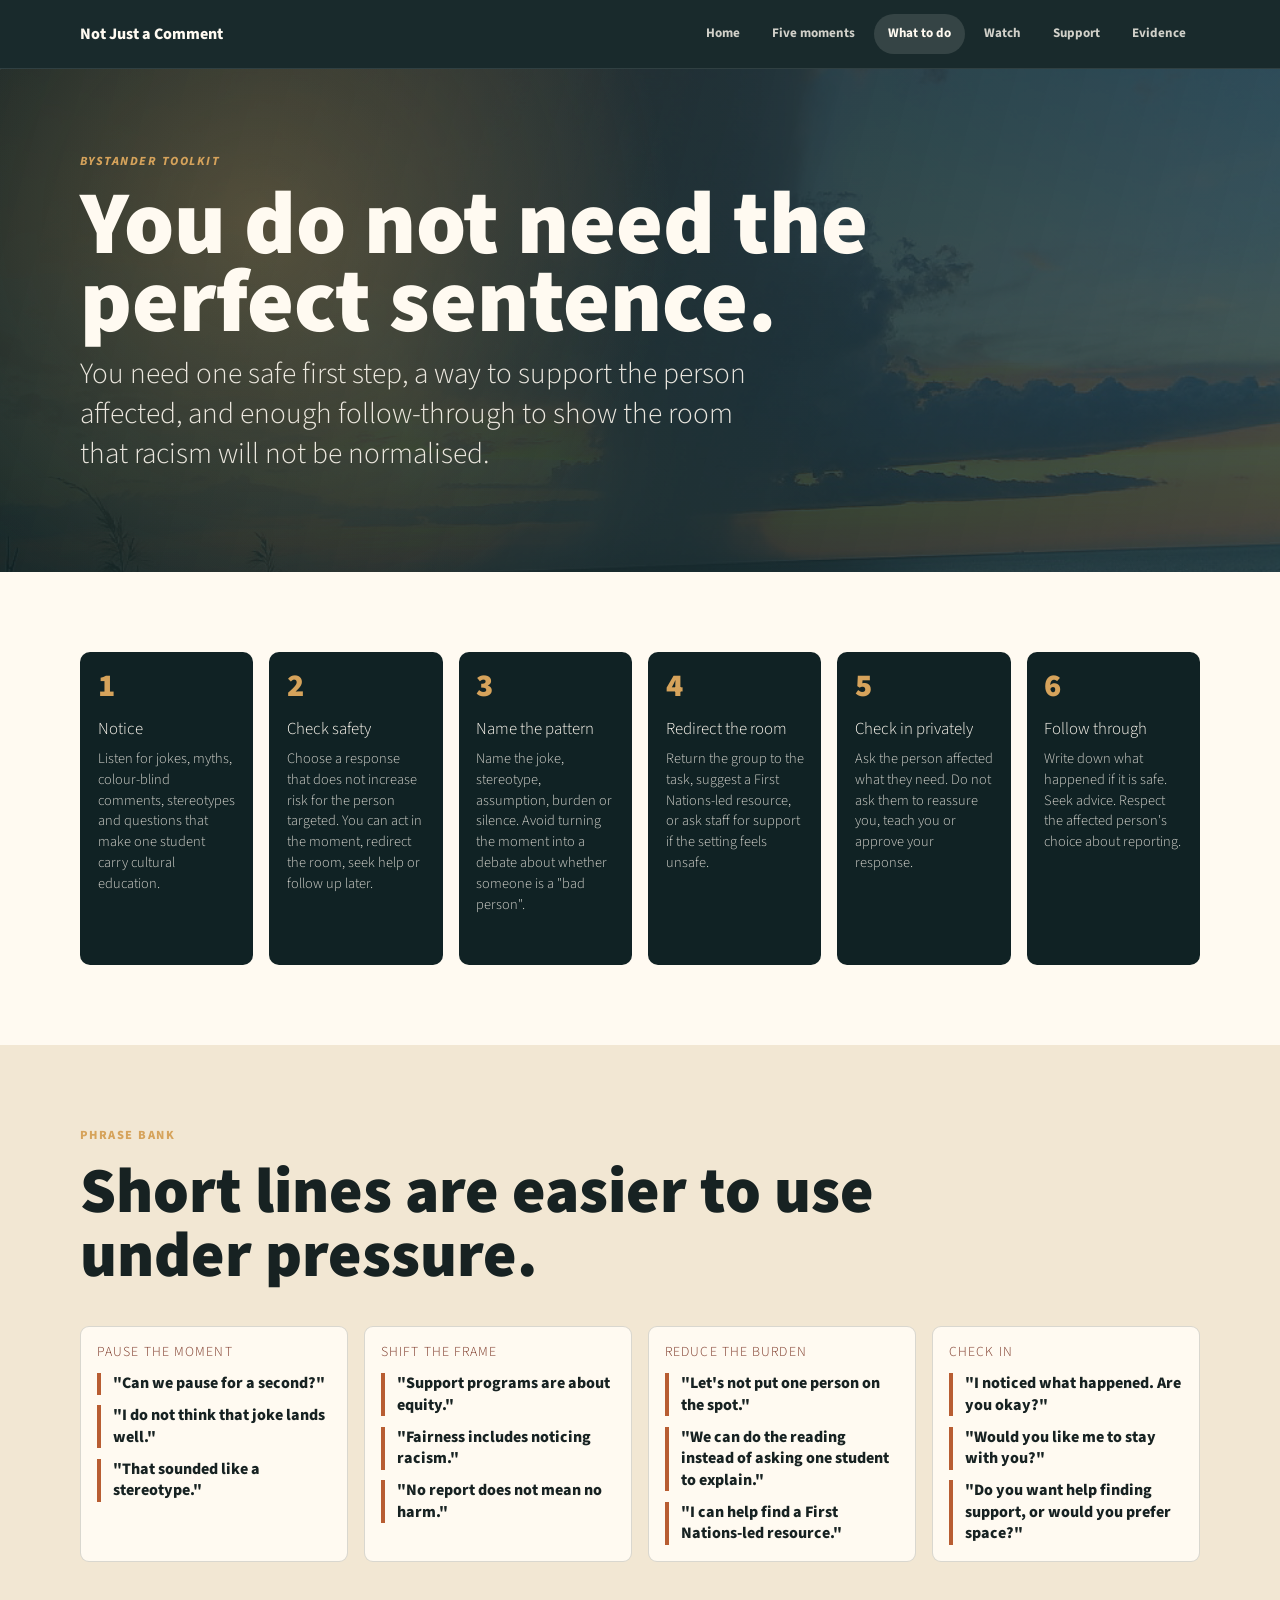
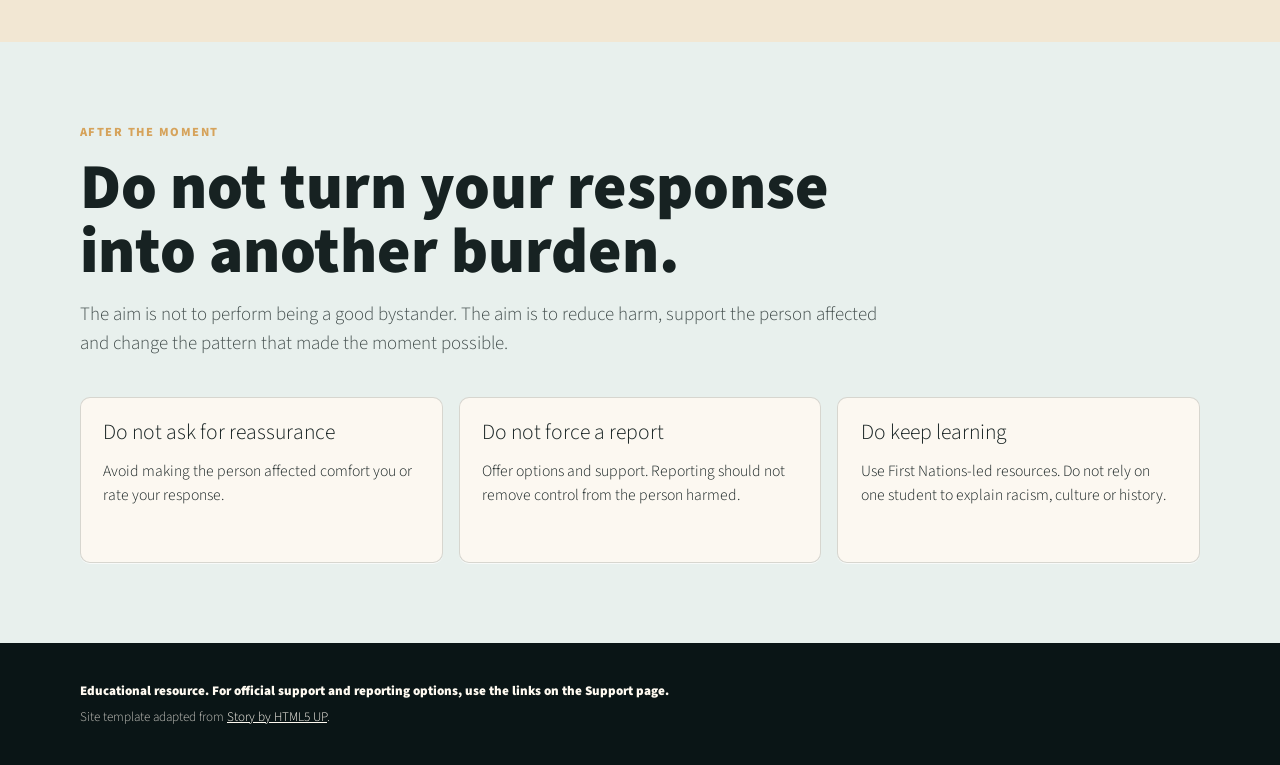
==== act.html @ 9c5be86c "Remove audience-facing meta language" ====
<!DOCTYPE HTML>
<html lang="en">
	<head>
		<title>What To Do | Not Just a Comment</title>
		<meta charset="utf-8" />
		<meta name="viewport" content="width=device-width, initial-scale=1, user-scalable=no" />
		<link rel="stylesheet" href="assets/css/main.css" />
		<link rel="stylesheet" href="assets/css/campaign.css" />
		<noscript><link rel="stylesheet" href="assets/css/noscript.css" /></noscript>
	</head>
	<body class="is-preload campaign-page">
		<nav class="site-nav" aria-label="Main navigation">
			<a class="brand" href="index.html">Not Just a Comment</a>
			<div class="nav-links">
				<a href="index.html">Home</a>
				<a href="moments.html">Five moments</a>
				<a class="active" href="act.html">What to do</a>
				<a href="watch.html">Watch</a>
				<a href="support.html">Support</a>
				<a href="evidence.html">Evidence</a>
			</div>
		</nav>
		<main>
			<header class="page-hero">
				<div class="hero-inner">
					<p class="eyebrow">Bystander toolkit</p>
					<h1>You do not need the perfect sentence.</h1>
					<p class="lead">You need one safe first step, a way to support the person affected, and enough follow-through to show the room that racism will not be normalised.</p>
				</div>
			</header>

			<section class="section">
				<div class="toolkit-grid">
					<article class="toolkit-step">
						<span>1</span>
						<h3>Notice</h3>
						<p>Listen for jokes, myths, colour-blind comments, stereotypes and questions that make one student carry cultural education.</p>
					</article>
					<article class="toolkit-step">
						<span>2</span>
						<h3>Check safety</h3>
						<p>Choose a response that does not increase risk for the person targeted. You can act in the moment, redirect the room, seek help or follow up later.</p>
					</article>
					<article class="toolkit-step">
						<span>3</span>
						<h3>Name the pattern</h3>
						<p>Name the joke, stereotype, assumption, burden or silence. Avoid turning the moment into a debate about whether someone is a "bad person".</p>
					</article>
					<article class="toolkit-step">
						<span>4</span>
						<h3>Redirect the room</h3>
						<p>Return the group to the task, suggest a First Nations-led resource, or ask staff for support if the setting feels unsafe.</p>
					</article>
					<article class="toolkit-step">
						<span>5</span>
						<h3>Check in privately</h3>
						<p>Ask the person affected what they need. Do not ask them to reassure you, teach you or approve your response.</p>
					</article>
					<article class="toolkit-step">
						<span>6</span>
						<h3>Follow through</h3>
						<p>Write down what happened if it is safe. Seek advice. Respect the affected person's choice about reporting.</p>
					</article>
				</div>
			</section>

			<section class="section alt">
				<div class="section-header">
					<p class="eyebrow">Phrase bank</p>
					<h2>Short lines are easier to use under pressure.</h2>
				</div>
				<div class="phrase-bank">
					<div class="phrase-group">
						<h3>Pause the moment</h3>
						<p>"Can we pause for a second?"</p>
						<p>"I do not think that joke lands well."</p>
						<p>"That sounded like a stereotype."</p>
					</div>
					<div class="phrase-group">
						<h3>Shift the frame</h3>
						<p>"Support programs are about equity."</p>
						<p>"Fairness includes noticing racism."</p>
						<p>"No report does not mean no harm."</p>
					</div>
					<div class="phrase-group">
						<h3>Reduce the burden</h3>
						<p>"Let's not put one person on the spot."</p>
						<p>"We can do the reading instead of asking one student to explain."</p>
						<p>"I can help find a First Nations-led resource."</p>
					</div>
					<div class="phrase-group">
						<h3>Check in</h3>
						<p>"I noticed what happened. Are you okay?"</p>
						<p>"Would you like me to stay with you?"</p>
						<p>"Do you want help finding support, or would you prefer space?"</p>
					</div>
				</div>
			</section>

			<section class="section mist">
				<div class="section-header">
					<p class="eyebrow">After the moment</p>
					<h2>Do not turn your response into another burden.</h2>
					<p class="lead">The aim is not to perform being a good bystander. The aim is to reduce harm, support the person affected and change the pattern that made the moment possible.</p>
				</div>
				<div class="card-grid three">
					<article class="card">
						<h3>Do not ask for reassurance</h3>
						<p>Avoid making the person affected comfort you or rate your response.</p>
					</article>
					<article class="card">
						<h3>Do not force a report</h3>
						<p>Offer options and support. Reporting should not remove control from the person harmed.</p>
					</article>
					<article class="card">
						<h3>Do keep learning</h3>
						<p>Use First Nations-led resources. Do not rely on one student to explain racism, culture or history.</p>
					</article>
				</div>
			</section>
		</main>
		<footer class="site-footer">
			<p class="disclaimer">Educational resource. For official support and reporting options, use the links on the Support page.</p>
			<p>Site template adapted from <a href="https://html5up.net/story">Story by HTML5 UP</a>.</p>
		</footer>
		<script src="assets/js/jquery.min.js"></script>
		<script src="assets/js/main.js"></script>
	</body>
</html>
---- assets/css/main.css ----
@import url(fontawesome-all.min.css);
@import url("https://fonts.googleapis.com/css?family=Source+Sans+Pro:300,300i,400,400i");

/*
	Story by HTML5 UP
	html5up.net | @ajlkn
	Free for personal and commercial use under the CCA 3.0 license (html5up.net/license)
*/

html, body, div, span, applet, object,
iframe, h1, h2, h3, h4, h5, h6, p, blockquote,
pre, a, abbr, acronym, address, big, cite,
code, del, dfn, em, img, ins, kbd, q, s, samp,
small, strike, strong, sub, sup, tt, var, b,
u, i, center, dl, dt, dd, ol, ul, li, fieldset,
form, label, legend, table, caption, tbody,
tfoot, thead, tr, th, td, article, aside,
canvas, details, embed, figure, figcaption,
footer, header, hgroup, menu, nav, output, ruby,
section, summary, time, mark, audio, video {
	margin: 0;
	padding: 0;
	border: 0;
	font-size: 100%;
	font: inherit;
	vertical-align: baseline;}

article, aside, details, figcaption, figure,
footer, header, hgroup, menu, nav, section {
	display: block;}

body {
	line-height: 1;
}

ol, ul {
	list-style: none;
}

blockquote, q {
	quotes: none;
}

	blockquote:before, blockquote:after, q:before, q:after {
		content: '';
		content: none;
	}

table {
	border-collapse: collapse;
	border-spacing: 0;
}

body {
	-webkit-text-size-adjust: none;
}

mark {
	background-color: transparent;
	color: inherit;
}

input::-moz-focus-inner {
	border: 0;
	padding: 0;
}

input, select, textarea {
	-moz-appearance: none;
	-webkit-appearance: none;
	-ms-appearance: none;
	appearance: none;
}

/* Basic */

	@-ms-viewport {
		width: device-width;
	}

	body {
		-ms-overflow-style: scrollbar;
	}

	@media screen and (max-width: 480px) {

		html, body {
			min-width: 320px;
		}

	}

	html {
		box-sizing: border-box;
	}

	*, *:before, *:after {
		box-sizing: inherit;
	}

	body {
		background: #ffffff;
	}

		body.is-preload *, body.is-preload *:before, body.is-preload *:after {
			-moz-animation: none !important;
			-webkit-animation: none !important;
			-ms-animation: none !important;
			animation: none !important;
			-moz-transition: none !important;
			-webkit-transition: none !important;
			-ms-transition: none !important;
			transition: none !important;
		}

/* Type */

	html {
		font-size: 18pt;
	}

		@media screen and (max-width: 1680px) {

			html {
				font-size: 14pt;
			}

		}

		@media screen and (max-width: 1280px) {

			html {
				font-size: 12pt;
			}

		}

		@media screen and (max-width: 736px) {

			html {
				font-size: 11pt;
			}

		}

		@media screen and (max-width: 360px) {

			html {
				font-size: 10pt;
			}

		}

	body {
		background-color: #ffffff;
		color: #000000;
	}

	body, input, select, textarea {
		font-family: "Source Sans Pro", Helvetica, sans-serif;
		font-size: 1rem;
		font-weight: 300;
		line-height: 1.65;
	}

	a {
		-moz-transition: color 0.2s ease-in-out;
		-webkit-transition: color 0.2s ease-in-out;
		-ms-transition: color 0.2s ease-in-out;
		transition: color 0.2s ease-in-out;
		text-decoration: underline;
	}

		a:hover {
			text-decoration: none;
		}

	strong, b {
		font-weight: 400;
	}

	em, i {
		font-style: italic;
	}

	p {
		margin: 0 0 2rem 0;
	}

		p.major {
			font-size: 1.25rem;
		}

	h1, h2, h3, h4, h5, h6 {
		font-weight: 300;
		line-height: 1.375;
		letter-spacing: -0.05em;
		margin: 0 0 1rem 0;
	}

		h1 a, h2 a, h3 a, h4 a, h5 a, h6 a {
			color: inherit;
			text-decoration: none;
		}

	h1 {
		font-size: 3.5rem;
		line-height: 1.2;
	}

	h2 {
		font-size: 2.25rem;
	}

	h3 {
		font-size: 1.5rem;
	}

	h4 {
		font-size: 1.1rem;
	}

	h5 {
		font-size: 0.9rem;
	}

	h6 {
		font-size: 0.7rem;
	}

	sub {
		font-size: 0.8rem;
		position: relative;
		top: 0.5rem;
	}

	sup {
		font-size: 0.8rem;
		position: relative;
		top: -0.5rem;
	}

	blockquote {
		border-left: solid 4px;
		font-style: italic;
		margin: 0 0 2rem 0;
		padding: 0.5rem 0 0.5rem 2rem;
	}

	code {
		border-radius: 4px;
		font-family: "Courier New", monospace;
		font-size: 0.9em;
		margin: 0 0.25rem;
		padding: 0.25rem 0.325rem;
	}

	pre {
		-webkit-overflow-scrolling: touch;
		font-family: "Courier New", monospace;
		font-size: 0.9em;
		margin: 0 0 2rem 0;
	}

		pre code {
			display: block;
			line-height: 1.5;
			padding: 0.75rem 1rem;
			overflow-x: auto;
		}

	hr {
		border: 0;
		border-bottom: solid 1px;
		margin: 2.5rem 0;
	}

		hr.major {
			margin: 3.5rem 0;
		}

	.align-left {
		text-align: left;
	}

	.align-center {
		text-align: center;
	}

	.align-right {
		text-align: right;
	}

	@media screen and (max-width: 736px) {

		p.major {
			font-size: 1.1rem;
		}

		h1 {
			font-size: 2.5rem;
		}

		h2 {
			font-size: 2rem;
		}

		h3 {
			font-size: 1.25rem;
		}

		h4 {
			font-size: 1rem;
		}

	}

	input, select, textarea {
		color: #000000;
	}

	a {
		color: #000000;
	}

		a:hover {
			color: #47D3E5;
		}

	strong, b {
		color: #000000;
	}

	h1, h2, h3, h4, h5, h6 {
		color: #000000;
	}

	blockquote {
		border-left-color: rgba(0, 0, 0, 0.2);
	}

	code {
		background: rgba(0, 0, 0, 0.05);
		border-color: rgba(0, 0, 0, 0.2);
	}

	hr {
		border-bottom-color: rgba(0, 0, 0, 0.2);
	}

/* Row */

	.row {
		display: flex;
		flex-wrap: wrap;
		box-sizing: border-box;
		align-items: stretch;
	}

		.row > * {
			box-sizing: border-box;
		}

		.row.gtr-uniform > * > :last-child {
			margin-bottom: 0;
		}

		.row.aln-left {
			justify-content: flex-start;
		}

		.row.aln-center {
			justify-content: center;
		}

		.row.aln-right {
			justify-content: flex-end;
		}

		.row.aln-top {
			align-items: flex-start;
		}

		.row.aln-middle {
			align-items: center;
		}

		.row.aln-bottom {
			align-items: flex-end;
		}

		.row > .imp {
			order: -1;
		}

		.row > .col-1 {
			width: 8.33333%;
		}

		.row > .off-1 {
			margin-left: 8.33333%;
		}

		.row > .col-2 {
			width: 16.66667%;
		}

		.row > .off-2 {
			margin-left: 16.66667%;
		}

		.row > .col-3 {
			width: 25%;
		}

		.row > .off-3 {
			margin-left: 25%;
		}

		.row > .col-4 {
			width: 33.33333%;
		}

		.row > .off-4 {
			margin-left: 33.33333%;
		}

		.row > .col-5 {
			width: 41.66667%;
		}

		.row > .off-5 {
			margin-left: 41.66667%;
		}

		.row > .col-6 {
			width: 50%;
		}

		.row > .off-6 {
			margin-left: 50%;
		}

		.row > .col-7 {
			width: 58.33333%;
		}

		.row > .off-7 {
			margin-left: 58.33333%;
		}

		.row > .col-8 {
			width: 66.66667%;
		}

		.row > .off-8 {
			margin-left: 66.66667%;
		}

		.row > .col-9 {
			width: 75%;
		}

		.row > .off-9 {
			margin-left: 75%;
		}

		.row > .col-10 {
			width: 83.33333%;
		}

		.row > .off-10 {
			margin-left: 83.33333%;
		}

		.row > .col-11 {
			width: 91.66667%;
		}

		.row > .off-11 {
			margin-left: 91.66667%;
		}

		.row > .col-12 {
			width: 100%;
		}

		.row > .off-12 {
			margin-left: 100%;
		}

		.row.gtr-0 {
			margin-top: 0;
			margin-left: 0rem;
		}

			.row.gtr-0 > * {
				padding: 0 0 0 0rem;
			}

			.row.gtr-0.gtr-uniform {
				margin-top: 0rem;
			}

				.row.gtr-0.gtr-uniform > * {
					padding-top: 0rem;
				}

		.row.gtr-25 {
			margin-top: 0;
			margin-left: -0.5rem;
		}

			.row.gtr-25 > * {
				padding: 0 0 0 0.5rem;
			}

			.row.gtr-25.gtr-uniform {
				margin-top: -0.5rem;
			}

				.row.gtr-25.gtr-uniform > * {
					padding-top: 0.5rem;
				}

		.row.gtr-50 {
			margin-top: 0;
			margin-left: -1rem;
		}

			.row.gtr-50 > * {
				padding: 0 0 0 1rem;
			}

			.row.gtr-50.gtr-uniform {
				margin-top: -1rem;
			}

				.row.gtr-50.gtr-uniform > * {
					padding-top: 1rem;
				}

		.row {
			margin-top: 0;
			margin-left: -2rem;
		}

			.row > * {
				padding: 0 0 0 2rem;
			}

			.row.gtr-uniform {
				margin-top: -2rem;
			}

				.row.gtr-uniform > * {
					padding-top: 2rem;
				}

		.row.gtr-150 {
			margin-top: 0;
			margin-left: -3rem;
		}

			.row.gtr-150 > * {
				padding: 0 0 0 3rem;
			}

			.row.gtr-150.gtr-uniform {
				margin-top: -3rem;
			}

				.row.gtr-150.gtr-uniform > * {
					padding-top: 3rem;
				}

		.row.gtr-200 {
			margin-top: 0;
			margin-left: -4rem;
		}

			.row.gtr-200 > * {
				padding: 0 0 0 4rem;
			}

			.row.gtr-200.gtr-uniform {
				margin-top: -4rem;
			}

				.row.gtr-200.gtr-uniform > * {
					padding-top: 4rem;
				}

		@media screen and (max-width: 1680px) {

			.row {
				display: flex;
				flex-wrap: wrap;
				box-sizing: border-box;
				align-items: stretch;
			}

				.row > * {
					box-sizing: border-box;
				}

				.row.gtr-uniform > * > :last-child {
					margin-bottom: 0;
				}

				.row.aln-left {
					justify-content: flex-start;
				}

				.row.aln-center {
					justify-content: center;
				}

				.row.aln-right {
					justify-content: flex-end;
				}

				.row.aln-top {
					align-items: flex-start;
				}

				.row.aln-middle {
					align-items: center;
				}

				.row.aln-bottom {
					align-items: flex-end;
				}

				.row > .imp-xlarge {
					order: -1;
				}

				.row > .col-1-xlarge {
					width: 8.33333%;
				}

				.row > .off-1-xlarge {
					margin-left: 8.33333%;
				}

				.row > .col-2-xlarge {
					width: 16.66667%;
				}

				.row > .off-2-xlarge {
					margin-left: 16.66667%;
				}

				.row > .col-3-xlarge {
					width: 25%;
				}

				.row > .off-3-xlarge {
					margin-left: 25%;
				}

				.row > .col-4-xlarge {
					width: 33.33333%;
				}

				.row > .off-4-xlarge {
					margin-left: 33.33333%;
				}

				.row > .col-5-xlarge {
					width: 41.66667%;
				}

				.row > .off-5-xlarge {
					margin-left: 41.66667%;
				}

				.row > .col-6-xlarge {
					width: 50%;
				}

				.row > .off-6-xlarge {
					margin-left: 50%;
				}

				.row > .col-7-xlarge {
					width: 58.33333%;
				}

				.row > .off-7-xlarge {
					margin-left: 58.33333%;
				}

				.row > .col-8-xlarge {
					width: 66.66667%;
				}

				.row > .off-8-xlarge {
					margin-left: 66.66667%;
				}

				.row > .col-9-xlarge {
					width: 75%;
				}

				.row > .off-9-xlarge {
					margin-left: 75%;
				}

				.row > .col-10-xlarge {
					width: 83.33333%;
				}

				.row > .off-10-xlarge {
					margin-left: 83.33333%;
				}

				.row > .col-11-xlarge {
					width: 91.66667%;
				}

				.row > .off-11-xlarge {
					margin-left: 91.66667%;
				}

				.row > .col-12-xlarge {
					width: 100%;
				}

				.row > .off-12-xlarge {
					margin-left: 100%;
				}

				.row.gtr-0 {
					margin-top: 0;
					margin-left: 0rem;
				}

					.row.gtr-0 > * {
						padding: 0 0 0 0rem;
					}

					.row.gtr-0.gtr-uniform {
						margin-top: 0rem;
					}

						.row.gtr-0.gtr-uniform > * {
							padding-top: 0rem;
						}

				.row.gtr-25 {
					margin-top: 0;
					margin-left: -0.5rem;
				}

					.row.gtr-25 > * {
						padding: 0 0 0 0.5rem;
					}

					.row.gtr-25.gtr-uniform {
						margin-top: -0.5rem;
					}

						.row.gtr-25.gtr-uniform > * {
							padding-top: 0.5rem;
						}

				.row.gtr-50 {
					margin-top: 0;
					margin-left: -1rem;
				}

					.row.gtr-50 > * {
						padding: 0 0 0 1rem;
					}

					.row.gtr-50.gtr-uniform {
						margin-top: -1rem;
					}

						.row.gtr-50.gtr-uniform > * {
							padding-top: 1rem;
						}

				.row {
					margin-top: 0;
					margin-left: -2rem;
				}

					.row > * {
						padding: 0 0 0 2rem;
					}

					.row.gtr-uniform {
						margin-top: -2rem;
					}

						.row.gtr-uniform > * {
							padding-top: 2rem;
						}

				.row.gtr-150 {
					margin-top: 0;
					margin-left: -3rem;
				}

					.row.gtr-150 > * {
						padding: 0 0 0 3rem;
					}

					.row.gtr-150.gtr-uniform {
						margin-top: -3rem;
					}

						.row.gtr-150.gtr-uniform > * {
							padding-top: 3rem;
						}

				.row.gtr-200 {
					margin-top: 0;
					margin-left: -4rem;
				}

					.row.gtr-200 > * {
						padding: 0 0 0 4rem;
					}

					.row.gtr-200.gtr-uniform {
						margin-top: -4rem;
					}

						.row.gtr-200.gtr-uniform > * {
							padding-top: 4rem;
						}

		}

		@media screen and (max-width: 1280px) {

			.row {
				display: flex;
				flex-wrap: wrap;
				box-sizing: border-box;
				align-items: stretch;
			}

				.row > * {
					box-sizing: border-box;
				}

				.row.gtr-uniform > * > :last-child {
					margin-bottom: 0;
				}

				.row.aln-left {
					justify-content: flex-start;
				}

				.row.aln-center {
					justify-content: center;
				}

				.row.aln-right {
					justify-content: flex-end;
				}

				.row.aln-top {
					align-items: flex-start;
				}

				.row.aln-middle {
					align-items: center;
				}

				.row.aln-bottom {
					align-items: flex-end;
				}

				.row > .imp-large {
					order: -1;
				}

				.row > .col-1-large {
					width: 8.33333%;
				}

				.row > .off-1-large {
					margin-left: 8.33333%;
				}

				.row > .col-2-large {
					width: 16.66667%;
				}

				.row > .off-2-large {
					margin-left: 16.66667%;
				}

				.row > .col-3-large {
					width: 25%;
				}

				.row > .off-3-large {
					margin-left: 25%;
				}

				.row > .col-4-large {
					width: 33.33333%;
				}

				.row > .off-4-large {
					margin-left: 33.33333%;
				}

				.row > .col-5-large {
					width: 41.66667%;
				}

				.row > .off-5-large {
					margin-left: 41.66667%;
				}

				.row > .col-6-large {
					width: 50%;
				}

				.row > .off-6-large {
					margin-left: 50%;
				}

				.row > .col-7-large {
					width: 58.33333%;
				}

				.row > .off-7-large {
					margin-left: 58.33333%;
				}

				.row > .col-8-large {
					width: 66.66667%;
				}

				.row > .off-8-large {
					margin-left: 66.66667%;
				}

				.row > .col-9-large {
					width: 75%;
				}

				.row > .off-9-large {
					margin-left: 75%;
				}

				.row > .col-10-large {
					width: 83.33333%;
				}

				.row > .off-10-large {
					margin-left: 83.33333%;
				}

				.row > .col-11-large {
					width: 91.66667%;
				}

				.row > .off-11-large {
					margin-left: 91.66667%;
				}

				.row > .col-12-large {
					width: 100%;
				}

				.row > .off-12-large {
					margin-left: 100%;
				}

				.row.gtr-0 {
					margin-top: 0;
					margin-left: 0rem;
				}

					.row.gtr-0 > * {
						padding: 0 0 0 0rem;
					}

					.row.gtr-0.gtr-uniform {
						margin-top: 0rem;
					}

						.row.gtr-0.gtr-uniform > * {
							padding-top: 0rem;
						}

				.row.gtr-25 {
					margin-top: 0;
					margin-left: -0.5rem;
				}

					.row.gtr-25 > * {
						padding: 0 0 0 0.5rem;
					}

					.row.gtr-25.gtr-uniform {
						margin-top: -0.5rem;
					}

						.row.gtr-25.gtr-uniform > * {
							padding-top: 0.5rem;
						}

				.row.gtr-50 {
					margin-top: 0;
					margin-left: -1rem;
				}

					.row.gtr-50 > * {
						padding: 0 0 0 1rem;
					}

					.row.gtr-50.gtr-uniform {
						margin-top: -1rem;
					}

						.row.gtr-50.gtr-uniform > * {
							padding-top: 1rem;
						}

				.row {
					margin-top: 0;
					margin-left: -2rem;
				}

					.row > * {
						padding: 0 0 0 2rem;
					}

					.row.gtr-uniform {
						margin-top: -2rem;
					}

						.row.gtr-uniform > * {
							padding-top: 2rem;
						}

				.row.gtr-150 {
					margin-top: 0;
					margin-left: -3rem;
				}

					.row.gtr-150 > * {
						padding: 0 0 0 3rem;
					}

					.row.gtr-150.gtr-uniform {
						margin-top: -3rem;
					}

						.row.gtr-150.gtr-uniform > * {
							padding-top: 3rem;
						}

				.row.gtr-200 {
					margin-top: 0;
					margin-left: -4rem;
				}

					.row.gtr-200 > * {
						padding: 0 0 0 4rem;
					}

					.row.gtr-200.gtr-uniform {
						margin-top: -4rem;
					}

						.row.gtr-200.gtr-uniform > * {
							padding-top: 4rem;
						}

		}

		@media screen and (max-width: 980px) {

			.row {
				display: flex;
				flex-wrap: wrap;
				box-sizing: border-box;
				align-items: stretch;
			}

				.row > * {
					box-sizing: border-box;
				}

				.row.gtr-uniform > * > :last-child {
					margin-bottom: 0;
				}

				.row.aln-left {
					justify-content: flex-start;
				}

				.row.aln-center {
					justify-content: center;
				}

				.row.aln-right {
					justify-content: flex-end;
				}

				.row.aln-top {
					align-items: flex-start;
				}

				.row.aln-middle {
					align-items: center;
				}

				.row.aln-bottom {
					align-items: flex-end;
				}

				.row > .imp-medium {
					order: -1;
				}

				.row > .col-1-medium {
					width: 8.33333%;
				}

				.row > .off-1-medium {
					margin-left: 8.33333%;
				}

				.row > .col-2-medium {
					width: 16.66667%;
				}

				.row > .off-2-medium {
					margin-left: 16.66667%;
				}

				.row > .col-3-medium {
					width: 25%;
				}

				.row > .off-3-medium {
					margin-left: 25%;
				}

				.row > .col-4-medium {
					width: 33.33333%;
				}

				.row > .off-4-medium {
					margin-left: 33.33333%;
				}

				.row > .col-5-medium {
					width: 41.66667%;
				}

				.row > .off-5-medium {
					margin-left: 41.66667%;
				}

				.row > .col-6-medium {
					width: 50%;
				}

				.row > .off-6-medium {
					margin-left: 50%;
				}

				.row > .col-7-medium {
					width: 58.33333%;
				}

				.row > .off-7-medium {
					margin-left: 58.33333%;
				}

				.row > .col-8-medium {
					width: 66.66667%;
				}

				.row > .off-8-medium {
					margin-left: 66.66667%;
				}

				.row > .col-9-medium {
					width: 75%;
				}

				.row > .off-9-medium {
					margin-left: 75%;
				}

				.row > .col-10-medium {
					width: 83.33333%;
				}

				.row > .off-10-medium {
					margin-left: 83.33333%;
				}

				.row > .col-11-medium {
					width: 91.66667%;
				}

				.row > .off-11-medium {
					margin-left: 91.66667%;
				}

				.row > .col-12-medium {
					width: 100%;
				}

				.row > .off-12-medium {
					margin-left: 100%;
				}

				.row.gtr-0 {
					margin-top: 0;
					margin-left: 0rem;
				}

					.row.gtr-0 > * {
						padding: 0 0 0 0rem;
					}

					.row.gtr-0.gtr-uniform {
						margin-top: 0rem;
					}

						.row.gtr-0.gtr-uniform > * {
							padding-top: 0rem;
						}

				.row.gtr-25 {
					margin-top: 0;
					margin-left: -0.5rem;
				}

					.row.gtr-25 > * {
						padding: 0 0 0 0.5rem;
					}

					.row.gtr-25.gtr-uniform {
						margin-top: -0.5rem;
					}

						.row.gtr-25.gtr-uniform > * {
							padding-top: 0.5rem;
						}

				.row.gtr-50 {
					margin-top: 0;
					margin-left: -1rem;
				}

					.row.gtr-50 > * {
						padding: 0 0 0 1rem;
					}

					.row.gtr-50.gtr-uniform {
						margin-top: -1rem;
					}

						.row.gtr-50.gtr-uniform > * {
							padding-top: 1rem;
						}

				.row {
					margin-top: 0;
					margin-left: -2rem;
				}

					.row > * {
						padding: 0 0 0 2rem;
					}

					.row.gtr-uniform {
						margin-top: -2rem;
					}

						.row.gtr-uniform > * {
							padding-top: 2rem;
						}

				.row.gtr-150 {
					margin-top: 0;
					margin-left: -3rem;
				}

					.row.gtr-150 > * {
						padding: 0 0 0 3rem;
					}

					.row.gtr-150.gtr-uniform {
						margin-top: -3rem;
					}

						.row.gtr-150.gtr-uniform > * {
							padding-top: 3rem;
						}

				.row.gtr-200 {
					margin-top: 0;
					margin-left: -4rem;
				}

					.row.gtr-200 > * {
						padding: 0 0 0 4rem;
					}

					.row.gtr-200.gtr-uniform {
						margin-top: -4rem;
					}

						.row.gtr-200.gtr-uniform > * {
							padding-top: 4rem;
						}

		}

		@media screen and (max-width: 736px) {

			.row {
				display: flex;
				flex-wrap: wrap;
				box-sizing: border-box;
				align-items: stretch;
			}

				.row > * {
					box-sizing: border-box;
				}

				.row.gtr-uniform > * > :last-child {
					margin-bottom: 0;
				}

				.row.aln-left {
					justify-content: flex-start;
				}

				.row.aln-center {
					justify-content: center;
				}

				.row.aln-right {
					justify-content: flex-end;
				}

				.row.aln-top {
					align-items: flex-start;
				}

				.row.aln-middle {
					align-items: center;
				}

				.row.aln-bottom {
					align-items: flex-end;
				}

				.row > .imp-small {
					order: -1;
				}

				.row > .col-1-small {
					width: 8.33333%;
				}

				.row > .off-1-small {
					margin-left: 8.33333%;
				}

				.row > .col-2-small {
					width: 16.66667%;
				}

				.row > .off-2-small {
					margin-left: 16.66667%;
				}

				.row > .col-3-small {
					width: 25%;
				}

				.row > .off-3-small {
					margin-left: 25%;
				}

				.row > .col-4-small {
					width: 33.33333%;
				}

				.row > .off-4-small {
					margin-left: 33.33333%;
				}

				.row > .col-5-small {
					width: 41.66667%;
				}

				.row > .off-5-small {
					margin-left: 41.66667%;
				}

				.row > .col-6-small {
					width: 50%;
				}

				.row > .off-6-small {
					margin-left: 50%;
				}

				.row > .col-7-small {
					width: 58.33333%;
				}

				.row > .off-7-small {
					margin-left: 58.33333%;
				}

				.row > .col-8-small {
					width: 66.66667%;
				}

				.row > .off-8-small {
					margin-left: 66.66667%;
				}

				.row > .col-9-small {
					width: 75%;
				}

				.row > .off-9-small {
					margin-left: 75%;
				}

				.row > .col-10-small {
					width: 83.33333%;
				}

				.row > .off-10-small {
					margin-left: 83.33333%;
				}

				.row > .col-11-small {
					width: 91.66667%;
				}

				.row > .off-11-small {
					margin-left: 91.66667%;
				}

				.row > .col-12-small {
					width: 100%;
				}

				.row > .off-12-small {
					margin-left: 100%;
				}

				.row.gtr-0 {
					margin-top: 0;
					margin-left: 0rem;
				}

					.row.gtr-0 > * {
						padding: 0 0 0 0rem;
					}

					.row.gtr-0.gtr-uniform {
						margin-top: 0rem;
					}

						.row.gtr-0.gtr-uniform > * {
							padding-top: 0rem;
						}

				.row.gtr-25 {
					margin-top: 0;
					margin-left: -0.5rem;
				}

					.row.gtr-25 > * {
						padding: 0 0 0 0.5rem;
					}

					.row.gtr-25.gtr-uniform {
						margin-top: -0.5rem;
					}

						.row.gtr-25.gtr-uniform > * {
							padding-top: 0.5rem;
						}

				.row.gtr-50 {
					margin-top: 0;
					margin-left: -1rem;
				}

					.row.gtr-50 > * {
						padding: 0 0 0 1rem;
					}

					.row.gtr-50.gtr-uniform {
						margin-top: -1rem;
					}

						.row.gtr-50.gtr-uniform > * {
							padding-top: 1rem;
						}

				.row {
					margin-top: 0;
					margin-left: -2rem;
				}

					.row > * {
						padding: 0 0 0 2rem;
					}

					.row.gtr-uniform {
						margin-top: -2rem;
					}

						.row.gtr-uniform > * {
							padding-top: 2rem;
						}

				.row.gtr-150 {
					margin-top: 0;
					margin-left: -3rem;
				}

					.row.gtr-150 > * {
						padding: 0 0 0 3rem;
					}

					.row.gtr-150.gtr-uniform {
						margin-top: -3rem;
					}

						.row.gtr-150.gtr-uniform > * {
							padding-top: 3rem;
						}

				.row.gtr-200 {
					margin-top: 0;
					margin-left: -4rem;
				}

					.row.gtr-200 > * {
						padding: 0 0 0 4rem;
					}

					.row.gtr-200.gtr-uniform {
						margin-top: -4rem;
					}

						.row.gtr-200.gtr-uniform > * {
							padding-top: 4rem;
						}

		}

		@media screen and (max-width: 480px) {

			.row {
				display: flex;
				flex-wrap: wrap;
				box-sizing: border-box;
				align-items: stretch;
			}

				.row > * {
					box-sizing: border-box;
				}

				.row.gtr-uniform > * > :last-child {
					margin-bottom: 0;
				}

				.row.aln-left {
					justify-content: flex-start;
				}

				.row.aln-center {
					justify-content: center;
				}

				.row.aln-right {
					justify-content: flex-end;
				}

				.row.aln-top {
					align-items: flex-start;
				}

				.row.aln-middle {
					align-items: center;
				}

				.row.aln-bottom {
					align-items: flex-end;
				}

				.row > .imp-xsmall {
					order: -1;
				}

				.row > .col-1-xsmall {
					width: 8.33333%;
				}

				.row > .off-1-xsmall {
					margin-left: 8.33333%;
				}

				.row > .col-2-xsmall {
					width: 16.66667%;
				}

				.row > .off-2-xsmall {
					margin-left: 16.66667%;
				}

				.row > .col-3-xsmall {
					width: 25%;
				}

				.row > .off-3-xsmall {
					margin-left: 25%;
				}

				.row > .col-4-xsmall {
					width: 33.33333%;
				}

				.row > .off-4-xsmall {
					margin-left: 33.33333%;
				}

				.row > .col-5-xsmall {
					width: 41.66667%;
				}

				.row > .off-5-xsmall {
					margin-left: 41.66667%;
				}

				.row > .col-6-xsmall {
					width: 50%;
				}

				.row > .off-6-xsmall {
					margin-left: 50%;
				}

				.row > .col-7-xsmall {
					width: 58.33333%;
				}

				.row > .off-7-xsmall {
					margin-left: 58.33333%;
				}

				.row > .col-8-xsmall {
					width: 66.66667%;
				}

				.row > .off-8-xsmall {
					margin-left: 66.66667%;
				}

				.row > .col-9-xsmall {
					width: 75%;
				}

				.row > .off-9-xsmall {
					margin-left: 75%;
				}

				.row > .col-10-xsmall {
					width: 83.33333%;
				}

				.row > .off-10-xsmall {
					margin-left: 83.33333%;
				}

				.row > .col-11-xsmall {
					width: 91.66667%;
				}

				.row > .off-11-xsmall {
					margin-left: 91.66667%;
				}

				.row > .col-12-xsmall {
					width: 100%;
				}

				.row > .off-12-xsmall {
					margin-left: 100%;
				}

				.row.gtr-0 {
					margin-top: 0;
					margin-left: 0rem;
				}

					.row.gtr-0 > * {
						padding: 0 0 0 0rem;
					}

					.row.gtr-0.gtr-uniform {
						margin-top: 0rem;
					}

						.row.gtr-0.gtr-uniform > * {
							padding-top: 0rem;
						}

				.row.gtr-25 {
					margin-top: 0;
					margin-left: -0.5rem;
				}

					.row.gtr-25 > * {
						padding: 0 0 0 0.5rem;
					}

					.row.gtr-25.gtr-uniform {
						margin-top: -0.5rem;
					}

						.row.gtr-25.gtr-uniform > * {
							padding-top: 0.5rem;
						}

				.row.gtr-50 {
					margin-top: 0;
					margin-left: -1rem;
				}

					.row.gtr-50 > * {
						padding: 0 0 0 1rem;
					}

					.row.gtr-50.gtr-uniform {
						margin-top: -1rem;
					}

						.row.gtr-50.gtr-uniform > * {
							padding-top: 1rem;
						}

				.row {
					margin-top: 0;
					margin-left: -2rem;
				}

					.row > * {
						padding: 0 0 0 2rem;
					}

					.row.gtr-uniform {
						margin-top: -2rem;
					}

						.row.gtr-uniform > * {
							padding-top: 2rem;
						}

				.row.gtr-150 {
					margin-top: 0;
					margin-left: -3rem;
				}

					.row.gtr-150 > * {
						padding: 0 0 0 3rem;
					}

					.row.gtr-150.gtr-uniform {
						margin-top: -3rem;
					}

						.row.gtr-150.gtr-uniform > * {
							padding-top: 3rem;
						}

				.row.gtr-200 {
					margin-top: 0;
					margin-left: -4rem;
				}

					.row.gtr-200 > * {
						padding: 0 0 0 4rem;
					}

					.row.gtr-200.gtr-uniform {
						margin-top: -4rem;
					}

						.row.gtr-200.gtr-uniform > * {
							padding-top: 4rem;
						}

		}

		@media screen and (max-width: 360px) {

			.row {
				display: flex;
				flex-wrap: wrap;
				box-sizing: border-box;
				align-items: stretch;
			}

				.row > * {
					box-sizing: border-box;
				}

				.row.gtr-uniform > * > :last-child {
					margin-bottom: 0;
				}

				.row.aln-left {
					justify-content: flex-start;
				}

				.row.aln-center {
					justify-content: center;
				}

				.row.aln-right {
					justify-content: flex-end;
				}

				.row.aln-top {
					align-items: flex-start;
				}

				.row.aln-middle {
					align-items: center;
				}

				.row.aln-bottom {
					align-items: flex-end;
				}

				.row > .imp-xxsmall {
					order: -1;
				}

				.row > .col-1-xxsmall {
					width: 8.33333%;
				}

				.row > .off-1-xxsmall {
					margin-left: 8.33333%;
				}

				.row > .col-2-xxsmall {
					width: 16.66667%;
				}

				.row > .off-2-xxsmall {
					margin-left: 16.66667%;
				}

				.row > .col-3-xxsmall {
					width: 25%;
				}

				.row > .off-3-xxsmall {
					margin-left: 25%;
				}

				.row > .col-4-xxsmall {
					width: 33.33333%;
				}

				.row > .off-4-xxsmall {
					margin-left: 33.33333%;
				}

				.row > .col-5-xxsmall {
					width: 41.66667%;
				}

				.row > .off-5-xxsmall {
					margin-left: 41.66667%;
				}

				.row > .col-6-xxsmall {
					width: 50%;
				}

				.row > .off-6-xxsmall {
					margin-left: 50%;
				}

				.row > .col-7-xxsmall {
					width: 58.33333%;
				}

				.row > .off-7-xxsmall {
					margin-left: 58.33333%;
				}

				.row > .col-8-xxsmall {
					width: 66.66667%;
				}

				.row > .off-8-xxsmall {
					margin-left: 66.66667%;
				}

				.row > .col-9-xxsmall {
					width: 75%;
				}

				.row > .off-9-xxsmall {
					margin-left: 75%;
				}

				.row > .col-10-xxsmall {
					width: 83.33333%;
				}

				.row > .off-10-xxsmall {
					margin-left: 83.33333%;
				}

				.row > .col-11-xxsmall {
					width: 91.66667%;
				}

				.row > .off-11-xxsmall {
					margin-left: 91.66667%;
				}

				.row > .col-12-xxsmall {
					width: 100%;
				}

				.row > .off-12-xxsmall {
					margin-left: 100%;
				}

				.row.gtr-0 {
					margin-top: 0;
					margin-left: 0rem;
				}

					.row.gtr-0 > * {
						padding: 0 0 0 0rem;
					}

					.row.gtr-0.gtr-uniform {
						margin-top: 0rem;
					}

						.row.gtr-0.gtr-uniform > * {
							padding-top: 0rem;
						}

				.row.gtr-25 {
					margin-top: 0;
					margin-left: -0.5rem;
				}

					.row.gtr-25 > * {
						padding: 0 0 0 0.5rem;
					}

					.row.gtr-25.gtr-uniform {
						margin-top: -0.5rem;
					}

						.row.gtr-25.gtr-uniform > * {
							padding-top: 0.5rem;
						}

				.row.gtr-50 {
					margin-top: 0;
					margin-left: -1rem;
				}

					.row.gtr-50 > * {
						padding: 0 0 0 1rem;
					}

					.row.gtr-50.gtr-uniform {
						margin-top: -1rem;
					}

						.row.gtr-50.gtr-uniform > * {
							padding-top: 1rem;
						}

				.row {
					margin-top: 0;
					margin-left: -2rem;
				}

					.row > * {
						padding: 0 0 0 2rem;
					}

					.row.gtr-uniform {
						margin-top: -2rem;
					}

						.row.gtr-uniform > * {
							padding-top: 2rem;
						}

				.row.gtr-150 {
					margin-top: 0;
					margin-left: -3rem;
				}

					.row.gtr-150 > * {
						padding: 0 0 0 3rem;
					}

					.row.gtr-150.gtr-uniform {
						margin-top: -3rem;
					}

						.row.gtr-150.gtr-uniform > * {
							padding-top: 3rem;
						}

				.row.gtr-200 {
					margin-top: 0;
					margin-left: -4rem;
				}

					.row.gtr-200 > * {
						padding: 0 0 0 4rem;
					}

					.row.gtr-200.gtr-uniform {
						margin-top: -4rem;
					}

						.row.gtr-200.gtr-uniform > * {
							padding-top: 4rem;
						}

		}

/* Box */

	.box {
		border-radius: 4px;
		border: solid 1px;
		margin-bottom: 2rem;
		padding: 1.5rem;
	}

		.box > :last-child,
		.box > :last-child > :last-child,
		.box > :last-child > :last-child > :last-child {
			margin-bottom: 0;
		}

		.box.alt {
			border: 0;
			border-radius: 0;
			padding: 0;
		}

	.box {
		border-color: rgba(0, 0, 0, 0.2);
	}

/* Button */

	input[type="submit"],
	input[type="reset"],
	input[type="button"],
	button,
	.button {
		-moz-appearance: none;
		-webkit-appearance: none;
		-ms-appearance: none;
		appearance: none;
		-moz-transition: background-color 0.2s ease-in-out, box-shadow 0.2s ease-in-out, color 0.2s ease-in-out;
		-webkit-transition: background-color 0.2s ease-in-out, box-shadow 0.2s ease-in-out, color 0.2s ease-in-out;
		-ms-transition: background-color 0.2s ease-in-out, box-shadow 0.2s ease-in-out, color 0.2s ease-in-out;
		transition: background-color 0.2s ease-in-out, box-shadow 0.2s ease-in-out, color 0.2s ease-in-out;
		border: 0;
		cursor: pointer;
		display: inline-block;
		font-weight: 400;
		letter-spacing: 0.125em;
		text-align: center;
		text-decoration: none;
		text-transform: uppercase;
		white-space: nowrap;
		font-size: 0.75rem;
		max-width: 20rem;
		height: 3.75em;
		line-height: 3.75em;
		border-radius: 3.75em;
		padding: 0 2.5em;
		text-overflow: ellipsis;
		overflow: hidden;
	}

		input[type="submit"].icon:before,
		input[type="reset"].icon:before,
		input[type="button"].icon:before,
		button.icon:before,
		.button.icon:before {
			margin-right: 0.5rem;
		}

		input[type="submit"].fit,
		input[type="reset"].fit,
		input[type="button"].fit,
		button.fit,
		.button.fit {
			width: 100%;
		}

		input[type="submit"].small,
		input[type="reset"].small,
		input[type="button"].small,
		button.small,
		.button.small {
			font-size: 0.6rem;
			height: 3.325em;
			line-height: 3.325em;
			border-radius: 3.325em;
			padding: 0 2em;
		}

		input[type="submit"].large,
		input[type="reset"].large,
		input[type="button"].large,
		button.large,
		.button.large {
			font-size: 0.8rem;
			height: 4em;
			line-height: 4em;
			border-radius: 4em;
			padding: 0 3em;
		}

		input[type="submit"].wide,
		input[type="reset"].wide,
		input[type="button"].wide,
		button.wide,
		.button.wide {
			min-width: 14em;
		}

		input[type="submit"].disabled, input[type="submit"]:disabled,
		input[type="reset"].disabled,
		input[type="reset"]:disabled,
		input[type="button"].disabled,
		input[type="button"]:disabled,
		button.disabled,
		button:disabled,
		.button.disabled,
		.button:disabled {
			pointer-events: none;
			opacity: 0.25;
		}

	input[type="submit"],
	input[type="reset"],
	input[type="button"],
	button,
	.button {
		background-color: transparent;
		box-shadow: inset 0 0 0 1px rgba(0, 0, 0, 0.2);
		color: #000000 !important;
	}

		input[type="submit"]:hover,
		input[type="reset"]:hover,
		input[type="button"]:hover,
		button:hover,
		.button:hover {
			box-shadow: inset 0 0 0 1px #47D3E5;
			color: #47D3E5 !important;
		}

		input[type="submit"]:active,
		input[type="reset"]:active,
		input[type="button"]:active,
		button:active,
		.button:active {
			background-color: rgba(71, 211, 229, 0.2);
			box-shadow: inset 0 0 0 1px #47D3E5;
			color: #47D3E5 !important;
		}

		input[type="submit"].primary,
		input[type="reset"].primary,
		input[type="button"].primary,
		button.primary,
		.button.primary {
			background-color: #000000;
			box-shadow: none;
			color: #ffffff !important;
		}

			input[type="submit"].primary:hover,
			input[type="reset"].primary:hover,
			input[type="button"].primary:hover,
			button.primary:hover,
			.button.primary:hover {
				background-color: #47D3E5;
			}

			input[type="submit"].primary:active,
			input[type="reset"].primary:active,
			input[type="button"].primary:active,
			button.primary:active,
			.button.primary:active {
				background-color: #1ebdd1;
			}

/* Form */

	form {
		margin: 0 0 2rem 0;
	}

		form > :last-child {
			margin-bottom: 0;
		}

		form > .fields {
			display: -moz-flex;
			display: -webkit-flex;
			display: -ms-flex;
			display: flex;
			-moz-flex-wrap: wrap;
			-webkit-flex-wrap: wrap;
			-ms-flex-wrap: wrap;
			flex-wrap: wrap;
			width: calc(100% + 3rem);
			margin: -1.5rem 0 2rem -1.5rem;
		}

			form > .fields > .field {
				-moz-flex-grow: 0;
				-webkit-flex-grow: 0;
				-ms-flex-grow: 0;
				flex-grow: 0;
				-moz-flex-shrink: 0;
				-webkit-flex-shrink: 0;
				-ms-flex-shrink: 0;
				flex-shrink: 0;
				padding: 1.5rem 0 0 1.5rem;
				width: calc(100% - 1.5rem);
			}

				form > .fields > .field.half {
					width: calc(50% - 0.75rem);
				}

				form > .fields > .field.third {
					width: calc(100%/3 - 0.5rem);
				}

				form > .fields > .field.quarter {
					width: calc(25% - 0.375rem);
				}

		@media screen and (max-width: 480px) {

			form > .fields {
				width: calc(100% + 3rem);
				margin: -1.5rem 0 2rem -1.5rem;
			}

				form > .fields > .field {
					padding: 1.5rem 0 0 1.5rem;
					width: calc(100% - 1.5rem);
				}

					form > .fields > .field.half {
						width: calc(100% - 1.5rem);
					}

					form > .fields > .field.third {
						width: calc(100% - 1.5rem);
					}

					form > .fields > .field.quarter {
						width: calc(100% - 1.5rem);
					}

		}

	label {
		display: block;
		font-size: 0.9rem;
		font-weight: 400;
		margin: 0 0 1rem 0;
	}

	input[type="text"],
	input[type="password"],
	input[type="email"],
	input[type="tel"],
	input[type="search"],
	input[type="url"],
	select,
	textarea {
		-moz-appearance: none;
		-webkit-appearance: none;
		-ms-appearance: none;
		appearance: none;
		background-color: transparent;
		border-radius: 4px;
		border: none;
		border: solid 1px;
		color: inherit;
		display: block;
		outline: 0;
		padding: 0 0.825rem;
		text-decoration: none;
		width: 100%;
	}

		input[type="text"]:invalid,
		input[type="password"]:invalid,
		input[type="email"]:invalid,
		input[type="tel"]:invalid,
		input[type="search"]:invalid,
		input[type="url"]:invalid,
		select:invalid,
		textarea:invalid {
			box-shadow: none;
		}

	select {
		background-size: 1.25rem;
		background-repeat: no-repeat;
		background-position: calc(100% - 1rem) center;
		height: 2.75rem;
		padding-right: 2.75rem;
		text-overflow: ellipsis;
	}

		select:focus::-ms-value {
			background-color: transparent;
		}

		select::-ms-expand {
			display: none;
		}

	input[type="text"],
	input[type="password"],
	input[type="email"],
	input[type="tel"],
	input[type="search"],
	input[type="url"],
	select {
		height: 2.75rem;
	}

	textarea {
		padding: 0.75rem 1rem;
	}

	input[type="checkbox"],
	input[type="radio"] {
		-moz-appearance: none;
		-webkit-appearance: none;
		-ms-appearance: none;
		appearance: none;
		display: block;
		float: left;
		margin-right: -2rem;
		opacity: 0;
		width: 1rem;
		z-index: -1;
	}

		input[type="checkbox"] + label,
		input[type="radio"] + label {
			text-decoration: none;
			-moz-user-select: none;
			-webkit-user-select: none;
			-ms-user-select: none;
			user-select: none;
			cursor: pointer;
			display: inline-block;
			font-size: 1rem;
			font-weight: 300;
			padding-left: 2.4rem;
			padding-right: 0.75rem;
			position: relative;
			margin-bottom: 0;
		}

			input[type="checkbox"] + label:before,
			input[type="radio"] + label:before {
				-moz-osx-font-smoothing: grayscale;
				-webkit-font-smoothing: antialiased;
				display: inline-block;
				font-style: normal;
				font-variant: normal;
				text-rendering: auto;
				line-height: 1;
				text-transform: none !important;
				font-family: 'Font Awesome 5 Free';
				font-weight: 900;
			}

			input[type="checkbox"] + label:before,
			input[type="radio"] + label:before {
				border-radius: 4px;
				border: solid 1px;
				content: '';
				display: inline-block;
				font-size: 0.8rem;
				height: 1.65rem;
				left: 0;
				line-height: 1.65rem;
				position: absolute;
				text-align: center;
				top: 0;
				width: 1.65rem;
			}

		input[type="checkbox"]:checked + label:before,
		input[type="radio"]:checked + label:before {
			content: '\f00c';
		}

	input[type="checkbox"] + label:before {
		border-radius: 4px;
	}

	input[type="radio"] + label:before {
		border-radius: 100%;
	}

	::-webkit-input-placeholder {
		opacity: 1.0;
	}

	:-moz-placeholder {
		opacity: 1.0;
	}

	::-moz-placeholder {
		opacity: 1.0;
	}

	:-ms-input-placeholder {
		opacity: 1.0;
	}

	label {
		color: #000000;
	}

	input[type="text"],
	input[type="password"],
	input[type="email"],
	input[type="tel"],
	input[type="search"],
	input[type="url"],
	select,
	textarea {
		border-color: rgba(0, 0, 0, 0.2);
	}

		input[type="text"]:focus,
		input[type="password"]:focus,
		input[type="email"]:focus,
		input[type="tel"]:focus,
		input[type="search"]:focus,
		input[type="url"]:focus,
		select:focus,
		textarea:focus {
			border-color: #47D3E5;
			box-shadow: 0 0 0 1px #47D3E5;
		}

	select {
		background-image: url("data:image/svg+xml;charset=utf8,%3Csvg xmlns='http://www.w3.org/2000/svg' width='40' height='40' preserveAspectRatio='none' viewBox='0 0 40 40'%3E%3Cpath d='M9.4,12.3l10.4,10.4l10.4-10.4c0.2-0.2,0.5-0.4,0.9-0.4c0.3,0,0.6,0.1,0.9,0.4l3.3,3.3c0.2,0.2,0.4,0.5,0.4,0.9 c0,0.4-0.1,0.6-0.4,0.9L20.7,31.9c-0.2,0.2-0.5,0.4-0.9,0.4c-0.3,0-0.6-0.1-0.9-0.4L4.3,17.3c-0.2-0.2-0.4-0.5-0.4-0.9 c0-0.4,0.1-0.6,0.4-0.9l3.3-3.3c0.2-0.2,0.5-0.4,0.9-0.4S9.1,12.1,9.4,12.3z' fill='rgba(0, 0, 0, 0.2)' /%3E%3C/svg%3E");
	}

		select option {
			color: #000000;
			background: #ffffff;
		}

	input[type="checkbox"] + label,
	input[type="radio"] + label {
		color: #000000;
	}

		input[type="checkbox"] + label:before,
		input[type="radio"] + label:before {
			border-color: rgba(0, 0, 0, 0.2);
		}

	input[type="checkbox"]:checked + label:before,
	input[type="radio"]:checked + label:before {
		background-color: #000000;
		border-color: #000000;
		color: #ffffff;
	}

	input[type="checkbox"]:focus + label:before,
	input[type="radio"]:focus + label:before {
		border-color: #47D3E5;
		box-shadow: 0 0 0 1px #47D3E5;
	}

	::-webkit-input-placeholder {
		color: rgba(0, 0, 0, 0.75) !important;
	}

	:-moz-placeholder {
		color: rgba(0, 0, 0, 0.75) !important;
	}

	::-moz-placeholder {
		color: rgba(0, 0, 0, 0.75) !important;
	}

	:-ms-input-placeholder {
		color: rgba(0, 0, 0, 0.75) !important;
	}

/* Icon */

	.icon {
		text-decoration: none;
		border-bottom: none;
		position: relative;
		text-align: center;
	}

		.icon:before {
			-moz-osx-font-smoothing: grayscale;
			-webkit-font-smoothing: antialiased;
			display: inline-block;
			font-style: normal;
			font-variant: normal;
			text-rendering: auto;
			line-height: 1;
			text-transform: none !important;
			font-family: 'Font Awesome 5 Free';
			font-weight: 400;
		}

		.icon > .label {
			display: none;
		}

		.icon:before {
			line-height: inherit;
		}

		.icon.solid:before {
			font-weight: 900;
		}

		.icon.brands:before {
			font-family: 'Font Awesome 5 Brands';
		}

		.icon.style2:before {
			border-radius: 2.75em;
			display: inline-block;
			height: 2.75em;
			line-height: 2.75em;
			width: 2.75em;
		}

		.icon.major {
			display: block;
			margin: 0 0 1rem 0;
		}

			.icon.major:before {
				font-size: 1.25rem;
			}

	a.icon.style2:before {
		-moz-transition: background-color 0.2s ease-in-out, box-shadow 0.2s ease-in-out, color 0.2s ease-in-out;
		-webkit-transition: background-color 0.2s ease-in-out, box-shadow 0.2s ease-in-out, color 0.2s ease-in-out;
		-ms-transition: background-color 0.2s ease-in-out, box-shadow 0.2s ease-in-out, color 0.2s ease-in-out;
		transition: background-color 0.2s ease-in-out, box-shadow 0.2s ease-in-out, color 0.2s ease-in-out;
	}

	.icon.style2:before {
		box-shadow: inset 0 0 0 1px rgba(0, 0, 0, 0.2);
	}

	a.icon.style2:hover:before {
		box-shadow: inset 0 0 0 1px #47D3E5;
		color: #47D3E5;
	}

	a.icon.style2:active:before {
		background-color: rgba(71, 211, 229, 0.1);
		box-shadow: inset 0 0 0 1px #47D3E5;
		color: #47D3E5;
	}

/* Image */

	.image {
		border: 0;
		border-radius: 4px;
		display: inline-block;
		position: relative;
	}

		.image img {
			display: block;
			border-radius: 4px;
		}

		.image.left, .image.right {
			width: 40%;
			max-width: 10rem;
		}

			.image.left img, .image.right img {
				width: 100%;
			}

		.image.left {
			float: left;
			margin: 0 1.5rem 1rem 0;
			top: 0.25rem;
		}

		.image.right {
			float: right;
			margin: 0 0 1rem 1.5rem;
			top: 0.25rem;
		}

		.image.fit {
			display: block;
			margin: 0 0 2rem 0;
			width: 100%;
		}

			.image.fit img {
				width: 100%;
			}

		.image.main {
			display: block;
			margin: 0 0 3rem 0;
			width: 100%;
		}

			.image.main img {
				width: 100%;
			}

/* List */

	ol {
		list-style: decimal;
		margin: 0 0 2rem 0;
		padding-left: 1.25rem;
	}

		ol li {
			padding-left: 0.25rem;
		}

	ul {
		list-style: disc;
		margin: 0 0 2rem 0;
		padding-left: 1rem;
	}

		ul li {
			padding-left: 0.5rem;
		}

		ul.alt {
			list-style: none;
			padding-left: 0;
		}

			ul.alt li {
				border-top: solid 1px;
				padding: 0.5rem 0;
			}

				ul.alt li:first-child {
					border-top: 0;
					padding-top: 0;
				}

	dl {
		margin: 0 0 2rem 0;
	}

		dl dt {
			display: block;
			font-weight: 400;
			margin: 0 0 1rem 0;
		}

		dl dd {
			margin-left: 2rem;
		}

		dl.style2 dt {
			width: 25%;
			float: left;
		}

		dl.style2 dd {
			width: 70%;
			float: left;
		}

		dl.style2:after {
			content: '';
			display: block;
			clear: both;
		}

	ul.alt li {
		border-top-color: rgba(0, 0, 0, 0.2);
	}

/* Actions */

	ul.actions {
		display: -moz-flex;
		display: -webkit-flex;
		display: -ms-flex;
		display: flex;
		cursor: default;
		list-style: none;
		margin-left: -1rem;
		padding-left: 0;
	}

		ul.actions li {
			padding: 0 0 0 1rem;
			vertical-align: middle;
		}

		ul.actions.special {
			-moz-justify-content: center;
			-webkit-justify-content: center;
			-ms-justify-content: center;
			justify-content: center;
			width: 100%;
			margin-left: 0;
		}

			ul.actions.special li:first-child {
				padding-left: 0;
			}

		ul.actions.stacked {
			-moz-flex-direction: column;
			-webkit-flex-direction: column;
			-ms-flex-direction: column;
			flex-direction: column;
			margin-left: 0;
		}

			ul.actions.stacked li {
				padding: 1.3rem 0 0 0;
			}

				ul.actions.stacked li:first-child {
					padding-top: 0;
				}

		ul.actions.fit {
			width: calc(100% + 1rem);
		}

			ul.actions.fit li {
				-moz-flex-grow: 1;
				-webkit-flex-grow: 1;
				-ms-flex-grow: 1;
				flex-grow: 1;
				-moz-flex-shrink: 1;
				-webkit-flex-shrink: 1;
				-ms-flex-shrink: 1;
				flex-shrink: 1;
				width: 100%;
			}

				ul.actions.fit li > * {
					width: 100%;
				}

			ul.actions.fit.stacked {
				width: 100%;
			}

		@media screen and (max-width: 480px) {

			ul.actions:not(.fixed) {
				-moz-flex-direction: column;
				-webkit-flex-direction: column;
				-ms-flex-direction: column;
				flex-direction: column;
				margin-left: 0;
				width: 100% !important;
			}

				ul.actions:not(.fixed) li {
					-moz-flex-grow: 1;
					-webkit-flex-grow: 1;
					-ms-flex-grow: 1;
					flex-grow: 1;
					-moz-flex-shrink: 1;
					-webkit-flex-shrink: 1;
					-ms-flex-shrink: 1;
					flex-shrink: 1;
					padding: 1rem 0 0 0;
					text-align: center;
					width: 100%;
				}

					ul.actions:not(.fixed) li > * {
						width: 100%;
					}

					ul.actions:not(.fixed) li:first-child {
						padding-top: 0;
					}

					ul.actions:not(.fixed) li input[type="submit"],
					ul.actions:not(.fixed) li input[type="reset"],
					ul.actions:not(.fixed) li input[type="button"],
					ul.actions:not(.fixed) li button,
					ul.actions:not(.fixed) li .button {
						width: 100%;
					}

						ul.actions:not(.fixed) li input[type="submit"].icon:before,
						ul.actions:not(.fixed) li input[type="reset"].icon:before,
						ul.actions:not(.fixed) li input[type="button"].icon:before,
						ul.actions:not(.fixed) li button.icon:before,
						ul.actions:not(.fixed) li .button.icon:before {
							margin-left: -0.5rem;
						}

		}

/* Icons */

	ul.icons {
		cursor: default;
		list-style: none;
		padding-left: 0;
	}

		ul.icons li {
			display: inline-block;
			padding: 0 0.75rem 0 0;
		}

			ul.icons li:last-child {
				padding-right: 0;
			}

/* Section/Article */

	section.special, article.special {
		text-align: center;
	}

	header p {
		position: relative;
		margin: -0.65rem 0 1.5rem 0;
		font-style: italic;
	}

	header h1 + p {
		font-size: 1.375rem;
	}

	header h2 + p {
		font-size: 1.25rem;
	}

	header h3 + p {
		font-size: 1.1rem;
	}

	header h4 + p,
	header h5 + p,
	header h6 + p {
		font-size: 0.9rem;
	}

	header p {
		color: rgba(0, 0, 0, 0.75);
	}

/* Table */

	.table-wrapper {
		-webkit-overflow-scrolling: touch;
		margin: 0 0 2rem 0;
		overflow-x: auto;
	}

		.table-wrapper > table {
			margin-bottom: 0;
		}

	table {
		margin: 0 0 2rem 0;
		width: 100%;
	}

		table tbody tr {
			border: solid 1px;
			border-left: 0;
			border-right: 0;
		}

		table td {
			padding: 0.75rem 0.75rem;
		}

		table th {
			font-size: 0.9rem;
			font-weight: 400;
			padding: 0 0.75rem 0.75rem 0.75rem;
			text-align: left;
		}

		table thead {
			border-bottom: solid 2px;
		}

		table tfoot {
			border-top: solid 2px;
		}

		table.alt {
			border-collapse: separate;
		}

			table.alt tbody tr td {
				border: solid 1px;
				border-left-width: 0;
				border-top-width: 0;
			}

				table.alt tbody tr td:first-child {
					border-left-width: 1px;
				}

			table.alt tbody tr:first-child td {
				border-top-width: 1px;
			}

			table.alt thead {
				border-bottom: 0;
			}

			table.alt tfoot {
				border-top: 0;
			}

		table.fixed {
			table-layout: fixed;
		}

	table tbody tr {
		border-color: rgba(0, 0, 0, 0.2);
	}

		table tbody tr:nth-child(2n + 1) {
			background-color: rgba(0, 0, 0, 0.05);
		}

		table tbody tr.alt {
			background-color: rgba(0, 0, 0, 0.05) !important;
		}

	table th {
		color: #000000;
	}

	table thead {
		border-bottom-color: rgba(0, 0, 0, 0.2);
	}

	table tfoot {
		border-top-color: rgba(0, 0, 0, 0.2);
	}

	table.alt tbody tr td {
		border-color: rgba(0, 0, 0, 0.2);
	}

	table.uniform tbody tr:nth-child(2n + 1) {
		background-color: transparent;
	}

/* Banner (transitions) */

	.banner.onload-content-fade-up .content {
		-moz-transition: opacity 0.75s ease-in-out, -moz-transform 0.75s ease-in-out;
		-webkit-transition: opacity 0.75s ease-in-out, -webkit-transform 0.75s ease-in-out;
		-ms-transition: opacity 0.75s ease-in-out, -ms-transform 0.75s ease-in-out;
		transition: opacity 0.75s ease-in-out, transform 0.75s ease-in-out;
	}

	body.is-preload .banner.onload-content-fade-up .content {
		-moz-transform: translateY(1rem);
		-webkit-transform: translateY(1rem);
		-ms-transform: translateY(1rem);
		transform: translateY(1rem);
		opacity: 0;
	}

	.banner.onload-content-fade-down .content {
		-moz-transition: opacity 0.75s ease-in-out, -moz-transform 0.75s ease-in-out;
		-webkit-transition: opacity 0.75s ease-in-out, -webkit-transform 0.75s ease-in-out;
		-ms-transition: opacity 0.75s ease-in-out, -ms-transform 0.75s ease-in-out;
		transition: opacity 0.75s ease-in-out, transform 0.75s ease-in-out;
	}

	body.is-preload .banner.onload-content-fade-down .content {
		-moz-transform: translateY(-1rem);
		-webkit-transform: translateY(-1rem);
		-ms-transform: translateY(-1rem);
		transform: translateY(-1rem);
		opacity: 0;
	}

	.banner.onload-content-fade-left .content {
		-moz-transition: opacity 0.75s ease-in-out, -moz-transform 0.75s ease-in-out;
		-webkit-transition: opacity 0.75s ease-in-out, -webkit-transform 0.75s ease-in-out;
		-ms-transition: opacity 0.75s ease-in-out, -ms-transform 0.75s ease-in-out;
		transition: opacity 0.75s ease-in-out, transform 0.75s ease-in-out;
	}

	body.is-preload .banner.onload-content-fade-left .content {
		-moz-transform: translateX(1rem);
		-webkit-transform: translateX(1rem);
		-ms-transform: translateX(1rem);
		transform: translateX(1rem);
		opacity: 0;
	}

	.banner.onload-content-fade-right .content {
		-moz-transition: opacity 0.75s ease-in-out, -moz-transform 0.75s ease-in-out;
		-webkit-transition: opacity 0.75s ease-in-out, -webkit-transform 0.75s ease-in-out;
		-ms-transition: opacity 0.75s ease-in-out, -ms-transform 0.75s ease-in-out;
		transition: opacity 0.75s ease-in-out, transform 0.75s ease-in-out;
	}

	body.is-preload .banner.onload-content-fade-right .content {
		-moz-transform: translateX(-1rem);
		-webkit-transform: translateX(-1rem);
		-ms-transform: translateX(-1rem);
		transform: translateX(-1rem);
		opacity: 0;
	}

	.banner.onload-content-fade-in .content {
		-moz-transition: opacity 0.75s ease-in-out;
		-webkit-transition: opacity 0.75s ease-in-out;
		-ms-transition: opacity 0.75s ease-in-out;
		transition: opacity 0.75s ease-in-out;
	}

	body.is-preload .banner.onload-content-fade-in .content {
		opacity: 0;
	}

	.banner.onload-image-fade-up .image {
		-moz-transition: opacity 0.75s ease-in-out, -moz-transform 0.75s ease-in-out;
		-webkit-transition: opacity 0.75s ease-in-out, -webkit-transform 0.75s ease-in-out;
		-ms-transition: opacity 0.75s ease-in-out, -ms-transform 0.75s ease-in-out;
		transition: opacity 0.75s ease-in-out, transform 0.75s ease-in-out;
	}

		.banner.onload-image-fade-up .image img {
			-moz-transition: opacity 0.75s ease-in-out;
			-webkit-transition: opacity 0.75s ease-in-out;
			-ms-transition: opacity 0.75s ease-in-out;
			transition: opacity 0.75s ease-in-out;
			-moz-transition-delay: 0.5625s;
			-webkit-transition-delay: 0.5625s;
			-ms-transition-delay: 0.5625s;
			transition-delay: 0.5625s;
		}

	body.is-preload .banner.onload-image-fade-up .image {
		-moz-transform: translateY(1rem);
		-webkit-transform: translateY(1rem);
		-ms-transform: translateY(1rem);
		transform: translateY(1rem);
		opacity: 0;
	}

		body.is-preload .banner.onload-image-fade-up .image img {
			opacity: 0;
		}

	.banner.onload-image-fade-down .image {
		-moz-transition: opacity 0.75s ease-in-out, -moz-transform 0.75s ease-in-out;
		-webkit-transition: opacity 0.75s ease-in-out, -webkit-transform 0.75s ease-in-out;
		-ms-transition: opacity 0.75s ease-in-out, -ms-transform 0.75s ease-in-out;
		transition: opacity 0.75s ease-in-out, transform 0.75s ease-in-out;
	}

		.banner.onload-image-fade-down .image img {
			-moz-transition: opacity 0.75s ease-in-out;
			-webkit-transition: opacity 0.75s ease-in-out;
			-ms-transition: opacity 0.75s ease-in-out;
			transition: opacity 0.75s ease-in-out;
			-moz-transition-delay: 0.5625s;
			-webkit-transition-delay: 0.5625s;
			-ms-transition-delay: 0.5625s;
			transition-delay: 0.5625s;
		}

	body.is-preload .banner.onload-image-fade-down .image {
		-moz-transform: translateY(-1rem);
		-webkit-transform: translateY(-1rem);
		-ms-transform: translateY(-1rem);
		transform: translateY(-1rem);
		opacity: 0;
	}

		body.is-preload .banner.onload-image-fade-down .image img {
			opacity: 0;
		}

	.banner.onload-image-fade-left .image {
		-moz-transition: opacity 0.75s ease-in-out, -moz-transform 0.75s ease-in-out;
		-webkit-transition: opacity 0.75s ease-in-out, -webkit-transform 0.75s ease-in-out;
		-ms-transition: opacity 0.75s ease-in-out, -ms-transform 0.75s ease-in-out;
		transition: opacity 0.75s ease-in-out, transform 0.75s ease-in-out;
	}

		.banner.onload-image-fade-left .image img {
			-moz-transition: opacity 0.75s ease-in-out;
			-webkit-transition: opacity 0.75s ease-in-out;
			-ms-transition: opacity 0.75s ease-in-out;
			transition: opacity 0.75s ease-in-out;
			-moz-transition-delay: 0.5625s;
			-webkit-transition-delay: 0.5625s;
			-ms-transition-delay: 0.5625s;
			transition-delay: 0.5625s;
		}

	body.is-preload .banner.onload-image-fade-left .image {
		-moz-transform: translateX(1rem);
		-webkit-transform: translateX(1rem);
		-ms-transform: translateX(1rem);
		transform: translateX(1rem);
		opacity: 0;
	}

		body.is-preload .banner.onload-image-fade-left .image img {
			opacity: 0;
		}

	.banner.onload-image-fade-right .image {
		-moz-transition: opacity 0.75s ease-in-out, -moz-transform 0.75s ease-in-out;
		-webkit-transition: opacity 0.75s ease-in-out, -webkit-transform 0.75s ease-in-out;
		-ms-transition: opacity 0.75s ease-in-out, -ms-transform 0.75s ease-in-out;
		transition: opacity 0.75s ease-in-out, transform 0.75s ease-in-out;
	}

		.banner.onload-image-fade-right .image img {
			-moz-transition: opacity 0.75s ease-in-out;
			-webkit-transition: opacity 0.75s ease-in-out;
			-ms-transition: opacity 0.75s ease-in-out;
			transition: opacity 0.75s ease-in-out;
			-moz-transition-delay: 0.5625s;
			-webkit-transition-delay: 0.5625s;
			-ms-transition-delay: 0.5625s;
			transition-delay: 0.5625s;
		}

	body.is-preload .banner.onload-image-fade-right .image {
		-moz-transform: translateX(-1rem);
		-webkit-transform: translateX(-1rem);
		-ms-transform: translateX(-1rem);
		transform: translateX(-1rem);
		opacity: 0;
	}

		body.is-preload .banner.onload-image-fade-right .image img {
			opacity: 0;
		}

	.banner.onload-image-fade-in .image img {
		-moz-transition: opacity 0.75s ease-in-out;
		-webkit-transition: opacity 0.75s ease-in-out;
		-ms-transition: opacity 0.75s ease-in-out;
		transition: opacity 0.75s ease-in-out;
	}

	body.is-preload .banner.onload-image-fade-in .image img {
		opacity: 0;
	}

	.banner.onscroll-content-fade-up .content {
		-moz-transition: opacity 0.75s ease-in-out, -moz-transform 0.75s ease-in-out;
		-webkit-transition: opacity 0.75s ease-in-out, -webkit-transform 0.75s ease-in-out;
		-ms-transition: opacity 0.75s ease-in-out, -ms-transform 0.75s ease-in-out;
		transition: opacity 0.75s ease-in-out, transform 0.75s ease-in-out;
	}

	.banner.onscroll-content-fade-up.is-inactive .content {
		-moz-transform: translateY(1rem);
		-webkit-transform: translateY(1rem);
		-ms-transform: translateY(1rem);
		transform: translateY(1rem);
		opacity: 0;
	}

	.banner.onscroll-content-fade-down .content {
		-moz-transition: opacity 0.75s ease-in-out, -moz-transform 0.75s ease-in-out;
		-webkit-transition: opacity 0.75s ease-in-out, -webkit-transform 0.75s ease-in-out;
		-ms-transition: opacity 0.75s ease-in-out, -ms-transform 0.75s ease-in-out;
		transition: opacity 0.75s ease-in-out, transform 0.75s ease-in-out;
	}

	.banner.onscroll-content-fade-down.is-inactive .content {
		-moz-transform: translateY(-1rem);
		-webkit-transform: translateY(-1rem);
		-ms-transform: translateY(-1rem);
		transform: translateY(-1rem);
		opacity: 0;
	}

	.banner.onscroll-content-fade-left .content {
		-moz-transition: opacity 0.75s ease-in-out, -moz-transform 0.75s ease-in-out;
		-webkit-transition: opacity 0.75s ease-in-out, -webkit-transform 0.75s ease-in-out;
		-ms-transition: opacity 0.75s ease-in-out, -ms-transform 0.75s ease-in-out;
		transition: opacity 0.75s ease-in-out, transform 0.75s ease-in-out;
	}

	.banner.onscroll-content-fade-left.is-inactive .content {
		-moz-transform: translateX(1rem);
		-webkit-transform: translateX(1rem);
		-ms-transform: translateX(1rem);
		transform: translateX(1rem);
		opacity: 0;
	}

	.banner.onscroll-content-fade-right .content {
		-moz-transition: opacity 0.75s ease-in-out, -moz-transform 0.75s ease-in-out;
		-webkit-transition: opacity 0.75s ease-in-out, -webkit-transform 0.75s ease-in-out;
		-ms-transition: opacity 0.75s ease-in-out, -ms-transform 0.75s ease-in-out;
		transition: opacity 0.75s ease-in-out, transform 0.75s ease-in-out;
	}

	.banner.onscroll-content-fade-right.is-inactive .content {
		-moz-transform: translateX(-1rem);
		-webkit-transform: translateX(-1rem);
		-ms-transform: translateX(-1rem);
		transform: translateX(-1rem);
		opacity: 0;
	}

	.banner.onscroll-content-fade-in .content {
		-moz-transition: opacity 0.75s ease-in-out;
		-webkit-transition: opacity 0.75s ease-in-out;
		-ms-transition: opacity 0.75s ease-in-out;
		transition: opacity 0.75s ease-in-out;
	}

	.banner.onscroll-content-fade-in.is-inactive .content {
		opacity: 0;
	}

	.banner.onscroll-image-fade-up .image {
		-moz-transition: opacity 0.75s ease-in-out, -moz-transform 0.75s ease-in-out;
		-webkit-transition: opacity 0.75s ease-in-out, -webkit-transform 0.75s ease-in-out;
		-ms-transition: opacity 0.75s ease-in-out, -ms-transform 0.75s ease-in-out;
		transition: opacity 0.75s ease-in-out, transform 0.75s ease-in-out;
	}

		.banner.onscroll-image-fade-up .image img {
			-moz-transition: opacity 0.75s ease-in-out;
			-webkit-transition: opacity 0.75s ease-in-out;
			-ms-transition: opacity 0.75s ease-in-out;
			transition: opacity 0.75s ease-in-out;
			-moz-transition-delay: 0.5625s;
			-webkit-transition-delay: 0.5625s;
			-ms-transition-delay: 0.5625s;
			transition-delay: 0.5625s;
		}

	.banner.onscroll-image-fade-up.is-inactive .image {
		-moz-transform: translateY(1rem);
		-webkit-transform: translateY(1rem);
		-ms-transform: translateY(1rem);
		transform: translateY(1rem);
		opacity: 0;
	}

		.banner.onscroll-image-fade-up.is-inactive .image img {
			opacity: 0;
		}

	.banner.onscroll-image-fade-down .image {
		-moz-transition: opacity 0.75s ease-in-out, -moz-transform 0.75s ease-in-out;
		-webkit-transition: opacity 0.75s ease-in-out, -webkit-transform 0.75s ease-in-out;
		-ms-transition: opacity 0.75s ease-in-out, -ms-transform 0.75s ease-in-out;
		transition: opacity 0.75s ease-in-out, transform 0.75s ease-in-out;
	}

		.banner.onscroll-image-fade-down .image img {
			-moz-transition: opacity 0.75s ease-in-out;
			-webkit-transition: opacity 0.75s ease-in-out;
			-ms-transition: opacity 0.75s ease-in-out;
			transition: opacity 0.75s ease-in-out;
			-moz-transition-delay: 0.5625s;
			-webkit-transition-delay: 0.5625s;
			-ms-transition-delay: 0.5625s;
			transition-delay: 0.5625s;
		}

	.banner.onscroll-image-fade-down.is-inactive .image {
		-moz-transform: translateY(-1rem);
		-webkit-transform: translateY(-1rem);
		-ms-transform: translateY(-1rem);
		transform: translateY(-1rem);
		opacity: 0;
	}

		.banner.onscroll-image-fade-down.is-inactive .image img {
			opacity: 0;
		}

	.banner.onscroll-image-fade-left .image {
		-moz-transition: opacity 0.75s ease-in-out, -moz-transform 0.75s ease-in-out;
		-webkit-transition: opacity 0.75s ease-in-out, -webkit-transform 0.75s ease-in-out;
		-ms-transition: opacity 0.75s ease-in-out, -ms-transform 0.75s ease-in-out;
		transition: opacity 0.75s ease-in-out, transform 0.75s ease-in-out;
	}

		.banner.onscroll-image-fade-left .image img {
			-moz-transition: opacity 0.75s ease-in-out;
			-webkit-transition: opacity 0.75s ease-in-out;
			-ms-transition: opacity 0.75s ease-in-out;
			transition: opacity 0.75s ease-in-out;
			-moz-transition-delay: 0.5625s;
			-webkit-transition-delay: 0.5625s;
			-ms-transition-delay: 0.5625s;
			transition-delay: 0.5625s;
		}

	.banner.onscroll-image-fade-left.is-inactive .image {
		-moz-transform: translateX(1rem);
		-webkit-transform: translateX(1rem);
		-ms-transform: translateX(1rem);
		transform: translateX(1rem);
		opacity: 0;
	}

		.banner.onscroll-image-fade-left.is-inactive .image img {
			opacity: 0;
		}

	.banner.onscroll-image-fade-right .image {
		-moz-transition: opacity 0.75s ease-in-out, -moz-transform 0.75s ease-in-out;
		-webkit-transition: opacity 0.75s ease-in-out, -webkit-transform 0.75s ease-in-out;
		-ms-transition: opacity 0.75s ease-in-out, -ms-transform 0.75s ease-in-out;
		transition: opacity 0.75s ease-in-out, transform 0.75s ease-in-out;
	}

		.banner.onscroll-image-fade-right .image img {
			-moz-transition: opacity 0.75s ease-in-out;
			-webkit-transition: opacity 0.75s ease-in-out;
			-ms-transition: opacity 0.75s ease-in-out;
			transition: opacity 0.75s ease-in-out;
			-moz-transition-delay: 0.5625s;
			-webkit-transition-delay: 0.5625s;
			-ms-transition-delay: 0.5625s;
			transition-delay: 0.5625s;
		}

	.banner.onscroll-image-fade-right.is-inactive .image {
		-moz-transform: translateX(-1rem);
		-webkit-transform: translateX(-1rem);
		-ms-transform: translateX(-1rem);
		transform: translateX(-1rem);
		opacity: 0;
	}

		.banner.onscroll-image-fade-right.is-inactive .image img {
			opacity: 0;
		}

	.banner.onscroll-image-fade-in .image img {
		-moz-transition: opacity 0.75s ease-in-out;
		-webkit-transition: opacity 0.75s ease-in-out;
		-ms-transition: opacity 0.75s ease-in-out;
		transition: opacity 0.75s ease-in-out;
	}

	.banner.onscroll-image-fade-in.is-inactive .image img {
		opacity: 0;
	}

/* Banner (style1) */

	.banner.style1 {
		-moz-align-items: -moz-stretch;
		-webkit-align-items: -webkit-stretch;
		-ms-align-items: -ms-stretch;
		align-items: stretch;
		display: -moz-flex;
		display: -webkit-flex;
		display: -ms-flex;
		display: flex;
		-moz-flex-direction: row;
		-webkit-flex-direction: row;
		-ms-flex-direction: row;
		flex-direction: row;
		-moz-justify-content: -moz-flex-end;
		-webkit-justify-content: -webkit-flex-end;
		-ms-justify-content: -ms-flex-end;
		justify-content: flex-end;
		position: relative;
		text-align: left;
		overflow-x: hidden;
	}

		.banner.style1 .content {
			padding: 7rem 7rem 5rem 7rem ;
			-moz-align-self: center;
			-webkit-align-self: center;
			-ms-align-self: center;
			align-self: center;
			-moz-flex-grow: 1;
			-webkit-flex-grow: 1;
			-ms-flex-grow: 1;
			flex-grow: 1;
			-moz-flex-shrink: 1;
			-webkit-flex-shrink: 1;
			-ms-flex-shrink: 1;
			flex-shrink: 1;
			width: 50%;
			max-width: 48rem;
			margin: 0 auto;
		}

		.banner.style1 .image {
			-moz-flex-grow: 0;
			-webkit-flex-grow: 0;
			-ms-flex-grow: 0;
			flex-grow: 0;
			-moz-flex-shrink: 0;
			-webkit-flex-shrink: 0;
			-ms-flex-shrink: 0;
			flex-shrink: 0;
			border-radius: 0;
			width: 50%;
		}

			.banner.style1 .image img {
				-moz-object-fit: cover;
				-webkit-object-fit: cover;
				-ms-object-fit: cover;
				object-fit: cover;
				-moz-object-position: center;
				-webkit-object-position: center;
				-ms-object-position: center;
				object-position: center;
				display: block;
				position: absolute;
				top: 0;
				left: 0;
				width: 100%;
				height: 100%;
				border-radius: 0;
			}

		@media screen and (max-width: 1680px) {

			.banner.style1 .content {
				padding: 5rem 5rem 3rem 5rem ;
			}

		}

		@media screen and (max-width: 1280px) {

			.banner.style1 .content {
				padding: 4rem 4rem 2rem 4rem ;
			}

		}

		@media screen and (max-width: 980px) {

			.banner.style1 .content {
				padding: 3.75rem 3rem 1.75rem 3rem ;
			}

		}

		@media screen and (max-width: 736px) {

			.banner.style1 .content {
				padding: 2.5rem 2rem 0.5rem 2rem ;
			}

		}

		@media screen and (orientation: portrait) {

			.banner.style1 {
				-moz-flex-direction: column-reverse;
				-webkit-flex-direction: column-reverse;
				-ms-flex-direction: column-reverse;
				flex-direction: column-reverse;
				text-align: center;
			}

				.banner.style1 .content {
					display: -moz-flex;
					display: -webkit-flex;
					display: -ms-flex;
					display: flex;
					-moz-flex-direction: column;
					-webkit-flex-direction: column;
					-ms-flex-direction: column;
					flex-direction: column;
					-moz-justify-content: center;
					-webkit-justify-content: center;
					-ms-justify-content: center;
					justify-content: center;
					width: 100%;
					max-width: 100%;
				}

				.banner.style1 .image {
					width: 100%;
					max-width: 100%;
					height: 45vh;
				}

		}

		.banner.style1.fullscreen {
			min-height: 100vh;
		}

			@media screen and (orientation: portrait) {

				.banner.style1.fullscreen .content {
					min-height: 50vh;
				}

				.banner.style1.fullscreen .image {
					height: 50vh;
				}

			}

		.banner.style1.orient-right {
			-moz-flex-direction: row-reverse;
			-webkit-flex-direction: row-reverse;
			-ms-flex-direction: row-reverse;
			flex-direction: row-reverse;
		}

			@media screen and (orientation: portrait) {

				.banner.style1.orient-right {
					-moz-flex-direction: column-reverse;
					-webkit-flex-direction: column-reverse;
					-ms-flex-direction: column-reverse;
					flex-direction: column-reverse;
				}

			}

		.banner.style1.content-align-center {
			text-align: center;
		}

		.banner.style1.content-align-right {
			text-align: right;
		}

			@media screen and (orientation: portrait) {

				.banner.style1.content-align-right {
					text-align: center;
				}

			}

		.banner.style1.image-position-left .image img {
			-moz-object-position: left;
			-webkit-object-position: left;
			-ms-object-position: left;
			object-position: left;
		}

		.banner.style1.image-position-right .image img {
			-moz-object-position: right;
			-webkit-object-position: right;
			-ms-object-position: right;
			object-position: right;
		}

/* Banner (style2) */

	.banner.style2 {
		padding: 5.25rem 5.25rem 3.25rem 5.25rem ;
		-moz-align-items: center;
		-webkit-align-items: center;
		-ms-align-items: center;
		align-items: center;
		display: -moz-flex;
		display: -webkit-flex;
		display: -ms-flex;
		display: flex;
		-moz-justify-content: center;
		-webkit-justify-content: center;
		-ms-justify-content: center;
		justify-content: center;
		background-color: inherit;
		position: relative;
		text-align: center;
		overflow-x: hidden;
	}

		.banner.style2 .content {
			padding: 5.25rem 5.25rem 3.25rem 5.25rem ;
			position: relative;
			width: 40rem;
			max-width: 100%;
			background-color: inherit;
			border-radius: 0.5rem;
			margin-bottom: 2rem;
			z-index: 1;
		}

		.banner.style2 .image {
			-moz-flex-grow: 0;
			-webkit-flex-grow: 0;
			-ms-flex-grow: 0;
			flex-grow: 0;
			-moz-flex-shrink: 0;
			-webkit-flex-shrink: 0;
			-ms-flex-shrink: 0;
			flex-shrink: 0;
			position: absolute;
			width: 100%;
			height: 100%;
			top: 0;
			left: 0;
			border-radius: 0;
		}

			.banner.style2 .image img {
				-moz-object-fit: cover;
				-webkit-object-fit: cover;
				-ms-object-fit: cover;
				object-fit: cover;
				-moz-object-position: center;
				-webkit-object-position: center;
				-ms-object-position: center;
				object-position: center;
				display: block;
				position: absolute;
				top: 0;
				left: 0;
				width: 100%;
				height: 100%;
				border-radius: 0;
			}

		@media screen and (max-width: 1680px) {

			.banner.style2 {
				padding: 3.75rem 3.75rem 1.75rem 3.75rem ;
			}

				.banner.style2 .content {
					padding: 3.75rem 3.75rem 1.75rem 3.75rem ;
				}

		}

		@media screen and (max-width: 1280px) {

			.banner.style2 {
				padding: 4rem 3rem 2rem 3rem ;
			}

				.banner.style2 .content {
					padding: 4rem 3rem 2rem 3rem ;
				}

		}

		@media screen and (max-width: 980px) {

			.banner.style2 {
				padding: 3rem 3rem 1rem 3rem ;
			}

				.banner.style2 .content {
					padding: 3.75rem 2.25rem 1.75rem 2.25rem ;
				}

		}

		@media screen and (max-width: 736px) {

			.banner.style2 {
				padding: 2rem 2rem 0.1rem 2rem ;
			}

				.banner.style2 .content {
					padding: 2.5rem 1.5rem 0.5rem 1.5rem ;
				}

		}

		.banner.style2.fullscreen {
			min-height: 100vh;
		}

		.banner.style2.orient-left {
			-moz-justify-content: -moz-flex-start;
			-webkit-justify-content: -webkit-flex-start;
			-ms-justify-content: -ms-flex-start;
			justify-content: flex-start;
			padding-left: 0;
		}

			.banner.style2.orient-left .content {
				border-top-left-radius: 0;
				border-bottom-left-radius: 0;
			}

		.banner.style2.orient-right {
			-moz-justify-content: -moz-flex-end;
			-webkit-justify-content: -webkit-flex-end;
			-ms-justify-content: -ms-flex-end;
			justify-content: flex-end;
			padding-right: 0;
		}

			.banner.style2.orient-right .content {
				border-top-right-radius: 0;
				border-bottom-right-radius: 0;
			}

		.banner.style2.content-align-left {
			text-align: left;
		}

		.banner.style2.content-align-right {
			text-align: right;
		}

		.banner.style2.image-position-left .image img {
			-moz-object-position: left;
			-webkit-object-position: left;
			-ms-object-position: left;
			object-position: left;
		}

		.banner.style2.image-position-right .image img {
			-moz-object-position: right;
			-webkit-object-position: right;
			-ms-object-position: right;
			object-position: right;
		}

/* Banner (style3) */

	.banner.style3 {
		padding: 7rem 7rem 5rem 7rem ;
		-moz-align-items: center;
		-webkit-align-items: center;
		-ms-align-items: center;
		align-items: center;
		display: -moz-flex;
		display: -webkit-flex;
		display: -ms-flex;
		display: flex;
		-moz-flex-direction: row-reverse;
		-webkit-flex-direction: row-reverse;
		-ms-flex-direction: row-reverse;
		flex-direction: row-reverse;
		-moz-justify-content: center;
		-webkit-justify-content: center;
		-ms-justify-content: center;
		justify-content: center;
		position: relative;
		text-align: left;
		overflow-x: hidden;
	}

		.banner.style3 .content {
			width: 31.5rem;
			max-width: 100%;
		}

		.banner.style3 .image {
			-moz-flex-grow: 0;
			-webkit-flex-grow: 0;
			-ms-flex-grow: 0;
			flex-grow: 0;
			-moz-flex-shrink: 0;
			-webkit-flex-shrink: 0;
			-ms-flex-shrink: 0;
			flex-shrink: 0;
			width: 21rem;
			height: 21rem;
			border-radius: 100%;
			margin: 0 3.5rem 2rem 0;
		}

			.banner.style3 .image img {
				-moz-object-fit: cover;
				-webkit-object-fit: cover;
				-ms-object-fit: cover;
				object-fit: cover;
				-moz-object-position: center;
				-webkit-object-position: center;
				-ms-object-position: center;
				object-position: center;
				display: block;
				width: 100%;
				height: 100%;
				border-radius: 100%;
			}

		@media screen and (max-width: 1680px) {

			.banner.style3 {
				padding: 5rem 5rem 3rem 5rem ;
			}

		}

		@media screen and (max-width: 1280px) {

			.banner.style3 {
				padding: 4rem 4rem 2rem 4rem ;
			}

		}

		@media screen and (max-width: 980px) {

			.banner.style3 {
				padding: 3.75rem 3rem 1.75rem 3rem ;
			}

				.banner.style3 .image {
					width: 18.375rem;
					height: 18.375rem;
				}

		}

		@media screen and (max-width: 736px) {

			.banner.style3 {
				padding: 2.5rem 2rem 0.5rem 2rem ;
				-moz-align-items: -moz-flex-start;
				-webkit-align-items: -webkit-flex-start;
				-ms-align-items: -ms-flex-start;
				align-items: flex-start;
			}

				.banner.style3 .image {
					width: 15.75rem;
					height: 15.75rem;
					margin: 0 2rem 2rem 0;
				}

		}

		@media screen and (orientation: portrait) {

			.banner.style3 {
				-moz-align-items: center;
				-webkit-align-items: center;
				-ms-align-items: center;
				align-items: center;
				-moz-flex-direction: column-reverse;
				-webkit-flex-direction: column-reverse;
				-ms-flex-direction: column-reverse;
				flex-direction: column-reverse;
				text-align: center;
			}

				.banner.style3 .content {
					width: 34rem;
					max-width: 100%;
				}

				.banner.style3 .image {
					margin-right: 0;
				}

		}

		.banner.style3.fullscreen {
			min-height: 100vh;
		}

		.banner.style3.orient-left {
			-moz-flex-direction: row;
			-webkit-flex-direction: row;
			-ms-flex-direction: row;
			flex-direction: row;
		}

			.banner.style3.orient-left .image {
				margin: 0 0 2rem 3.5rem;
			}

			@media screen and (max-width: 736px) {

				.banner.style3.orient-left .image {
					margin: 0 0 2rem 2rem;
				}

			}

			@media screen and (orientation: portrait) {

				.banner.style3.orient-left {
					-moz-flex-direction: column-reverse;
					-webkit-flex-direction: column-reverse;
					-ms-flex-direction: column-reverse;
					flex-direction: column-reverse;
				}

					.banner.style3.orient-left .image {
						margin-left: 0;
					}

			}

		.banner.style3.content-align-center {
			text-align: center;
		}

		.banner.style3.content-align-right {
			text-align: right;
		}

		.banner.style3.image-position-left .image img {
			-moz-object-position: left;
			-webkit-object-position: left;
			-ms-object-position: left;
			object-position: left;
		}

		.banner.style3.image-position-right .image img {
			-moz-object-position: right;
			-webkit-object-position: right;
			-ms-object-position: right;
			object-position: right;
		}

/* Banner (style4) */

	.banner.style4 {
		padding: 7rem 7rem 5rem 7rem ;
		-moz-align-items: center;
		-webkit-align-items: center;
		-ms-align-items: center;
		align-items: center;
		display: -moz-flex;
		display: -webkit-flex;
		display: -ms-flex;
		display: flex;
		-moz-flex-direction: row-reverse;
		-webkit-flex-direction: row-reverse;
		-ms-flex-direction: row-reverse;
		flex-direction: row-reverse;
		-moz-justify-content: center;
		-webkit-justify-content: center;
		-ms-justify-content: center;
		justify-content: center;
		position: relative;
		text-align: left;
		overflow-x: hidden;
	}

		.banner.style4 .content {
			width: 31.5rem;
			max-width: 100%;
		}

		.banner.style4 .image {
			-moz-flex-grow: 0;
			-webkit-flex-grow: 0;
			-ms-flex-grow: 0;
			flex-grow: 0;
			-moz-flex-shrink: 0;
			-webkit-flex-shrink: 0;
			-ms-flex-shrink: 0;
			flex-shrink: 0;
			border-radius: 0;
			border: solid 1px;
			width: 13rem;
			height: 23.11111rem;
			margin-top: 2.5rem;
			margin-bottom: 5rem;
			margin-right: 3.5rem;
		}

			.banner.style4 .image img {
				-moz-object-fit: cover;
				-webkit-object-fit: cover;
				-ms-object-fit: cover;
				object-fit: cover;
				-moz-object-position: center;
				-webkit-object-position: center;
				-ms-object-position: center;
				object-position: center;
				display: block;
				width: 100%;
				height: 100%;
				border-radius: 0;
			}

			.banner.style4 .image:before {
				content: '';
				display: block;
				background-position: center;
				background-repeat: no-repeat;
				border: solid 1px;
				border-bottom: 0;
			}

			.banner.style4 .image:after {
				content: '';
				display: block;
				background-position: center;
				background-repeat: no-repeat;
				border: solid 1px;
				border-top: 0;
			}

			.banner.style4 .image:before {
				height: 2.5rem;
				background-size: 64px 32px;
				margin-top: -2.5rem;
				border-radius: 1rem 1rem 0 0;
			}

			.banner.style4 .image:after {
				height: 3rem;
				background-size: 64px 32px;
				margin-bottom: -3rem;
				border-radius: 0 0 1rem 1rem;
			}

		@media screen and (max-width: 1680px) {

			.banner.style4 {
				padding: 5rem 5rem 3rem 5rem ;
			}

		}

		@media screen and (max-width: 1280px) {

			.banner.style4 {
				padding: 4rem 4rem 2rem 4rem ;
			}

		}

		@media screen and (max-width: 980px) {

			.banner.style4 {
				padding: 3.75rem 3rem 1.75rem 3rem ;
			}

				.banner.style4 .image {
					width: 11.375rem;
					height: 20.22222rem;
					margin-top: 2.1875rem;
					margin-bottom: 4.625rem;
				}

					.banner.style4 .image:before {
						height: 2.1875rem;
						background-size: 56px 28px;
						margin-top: -2.1875rem;
						border-radius: 0.875rem 0.875rem 0 0;
					}

					.banner.style4 .image:after {
						height: 2.625rem;
						background-size: 56px 28px;
						margin-bottom: -2.625rem;
						border-radius: 0 0 0.875rem 0.875rem;
					}

		}

		@media screen and (max-width: 736px) {

			.banner.style4 {
				padding: 2.5rem 2rem 0.5rem 2rem ;
				-moz-align-items: -moz-flex-start;
				-webkit-align-items: -webkit-flex-start;
				-ms-align-items: -ms-flex-start;
				align-items: flex-start;
			}

				.banner.style4 .image {
					width: 8.125rem;
					height: 14.44444rem;
					margin-top: 1.5625rem;
					margin-bottom: 3.875rem;
				}

					.banner.style4 .image:before {
						height: 1.5625rem;
						background-size: 40px 20px;
						margin-top: -1.5625rem;
						border-radius: 0.625rem 0.625rem 0 0;
					}

					.banner.style4 .image:after {
						height: 1.875rem;
						background-size: 40px 20px;
						margin-bottom: -1.875rem;
						border-radius: 0 0 0.625rem 0.625rem;
					}

		}

		@media screen and (orientation: portrait) {

			.banner.style4 {
				-moz-align-items: center;
				-webkit-align-items: center;
				-ms-align-items: center;
				align-items: center;
				-moz-flex-direction: column-reverse;
				-webkit-flex-direction: column-reverse;
				-ms-flex-direction: column-reverse;
				flex-direction: column-reverse;
				text-align: center;
			}

				.banner.style4 .content {
					width: 34rem;
					max-width: 100%;
				}

				.banner.style4 .image {
					margin-right: 0;
					margin-left: 0;
				}

		}

		.banner.style4.fullscreen {
			min-height: 100vh;
		}

		.banner.style4.orient-left {
			-moz-flex-direction: row;
			-webkit-flex-direction: row;
			-ms-flex-direction: row;
			flex-direction: row;
		}

			.banner.style4.orient-left .image {
				margin-right: 0;
				margin-left: 3.5rem;
			}

			@media screen and (orientation: portrait) {

				.banner.style4.orient-left {
					-moz-flex-direction: column-reverse;
					-webkit-flex-direction: column-reverse;
					-ms-flex-direction: column-reverse;
					flex-direction: column-reverse;
				}

					.banner.style4.orient-left .image {
						margin-right: 0;
						margin-left: 0;
					}

			}

		.banner.style4.content-align-center {
			text-align: center;
		}

		.banner.style4.content-align-right {
			text-align: right;
		}

		.banner.style4.image-position-left .image img {
			-moz-object-position: left;
			-webkit-object-position: left;
			-ms-object-position: left;
			object-position: left;
		}

		.banner.style4.image-position-right .image img {
			-moz-object-position: right;
			-webkit-object-position: right;
			-ms-object-position: right;
			object-position: right;
		}

/* Banner (style5) */

	.banner.style5 {
		padding: 7rem 7rem 5rem 7rem ;
		-moz-align-items: center;
		-webkit-align-items: center;
		-ms-align-items: center;
		align-items: center;
		display: -moz-flex;
		display: -webkit-flex;
		display: -ms-flex;
		display: flex;
		-moz-justify-content: center;
		-webkit-justify-content: center;
		-ms-justify-content: center;
		justify-content: center;
		background-color: inherit;
		position: relative;
		text-align: center;
		overflow-x: hidden;
	}

		.banner.style5 .content {
			position: relative;
			width: 40rem;
			max-width: 100%;
			margin-bottom: 2rem;
			z-index: 1;
		}

		.banner.style5 .image {
			-moz-flex-grow: 0;
			-webkit-flex-grow: 0;
			-ms-flex-grow: 0;
			flex-grow: 0;
			-moz-flex-shrink: 0;
			-webkit-flex-shrink: 0;
			-ms-flex-shrink: 0;
			flex-shrink: 0;
			position: absolute;
			width: 100%;
			height: 100%;
			top: 0;
			left: 0;
			border-radius: 0;
			opacity: 0.5;
		}

			.banner.style5 .image img {
				-moz-object-fit: cover;
				-webkit-object-fit: cover;
				-ms-object-fit: cover;
				object-fit: cover;
				-moz-object-position: center;
				-webkit-object-position: center;
				-ms-object-position: center;
				object-position: center;
				display: block;
				position: absolute;
				top: 0;
				left: 0;
				width: 100%;
				height: 100%;
				border-radius: 0;
			}

		@media screen and (max-width: 1680px) {

			.banner.style5 {
				padding: 5rem 5rem 3rem 5rem ;
			}

		}

		@media screen and (max-width: 1280px) {

			.banner.style5 {
				padding: 4rem 4rem 2rem 4rem ;
			}

		}

		@media screen and (max-width: 980px) {

			.banner.style5 {
				padding: 3.75rem 3rem 1.75rem 3rem ;
			}

		}

		@media screen and (max-width: 736px) {

			.banner.style5 {
				padding: 2.5rem 2rem 0.5rem 2rem ;
			}

		}

		.banner.style5.fullscreen {
			min-height: 100vh;
		}

		.banner.style5.content-align-left {
			text-align: left;
		}

		.banner.style5.content-align-right {
			text-align: right;
		}

		.banner.style5.image-position-left .image img {
			-moz-object-position: left;
			-webkit-object-position: left;
			-ms-object-position: left;
			object-position: left;
		}

		.banner.style5.image-position-right .image img {
			-moz-object-position: right;
			-webkit-object-position: right;
			-ms-object-position: right;
			object-position: right;
		}

	.banner .image {
		background-color: rgba(0, 0, 0, 0.125);
	}

	.banner.invert .image {
		background-color: rgba(255, 255, 255, 0.125);
	}

	.banner.style4 .image {
		border-color: rgba(0, 0, 0, 0.2);
		background-color: rgba(0, 0, 0, 0.2);
		border-width: 0;
	}

		.banner.style4 .image:before {
			background-image: url("data:image/svg+xml;charset=utf8,%3Csvg xmlns='http://www.w3.org/2000/svg' xmlns:xlink='http://www.w3.org/1999/xlink' width='64px' height='32px' viewBox='0 0 64 32' zoomAndPan='disable'%3E%3Cstyle%3Erect %7Bfill: transparent%3B stroke: rgba(0, 0, 0, 0.2)%3B stroke-width: 1px%3B %7D%3C/style%3E%3Crect rx='4' ry='4' x='11' y='12' width='42' height='8' vector-effect='non-scaling-stroke' /%3E%3C/svg%3E");
			border-color: rgba(0, 0, 0, 0.2);
			width: 100%;
		}

		.banner.style4 .image:after {
			background-image: url("data:image/svg+xml;charset=utf8,%3Csvg xmlns='http://www.w3.org/2000/svg' xmlns:xlink='http://www.w3.org/1999/xlink' width='64px' height='32px' viewBox='0 0 64 32' zoomAndPan='disable'%3E%3Cstyle%3Ecircle %7Bfill: transparent%3B stroke: rgba(0, 0, 0, 0.2)%3B stroke-width: 1px%3B %7D%3C/style%3E%3Ccircle cx='32' cy='16' r='14' vector-effect='non-scaling-stroke' /%3E%3C/svg%3E");
			border-color: rgba(0, 0, 0, 0.2);
			width: 100%;
		}

	.banner.style4.android .image:after {
		background-image: url("data:image/svg+xml;charset=utf8,%3Csvg xmlns='http://www.w3.org/2000/svg' xmlns:xlink='http://www.w3.org/1999/xlink' width='64px' height='32px' viewBox='0 0 64 32' zoomAndPan='disable'%3E%3Cstyle%3Erect %7Bfill: transparent%3B stroke: rgba(0, 0, 0, 0.2)%3B stroke-width: 1px%3B %7D%3C/style%3E%3Crect rx='4' ry='4' x='6' y='4' width='52' height='24' vector-effect='non-scaling-stroke' /%3E%3C/svg%3E");
	}

	.banner.style4.invert .image {
		border-color: white;
		background-color: white;
		border-width: 1px;
	}

		.banner.style4.invert .image:before {
			background-image: url("data:image/svg+xml;charset=utf8,%3Csvg xmlns='http://www.w3.org/2000/svg' xmlns:xlink='http://www.w3.org/1999/xlink' width='64px' height='32px' viewBox='0 0 64 32' zoomAndPan='disable'%3E%3Cstyle%3Erect %7Bfill: transparent%3B stroke: white%3B stroke-width: 1px%3B %7D%3C/style%3E%3Crect rx='4' ry='4' x='11' y='12' width='42' height='8' vector-effect='non-scaling-stroke' /%3E%3C/svg%3E");
			border-color: white;
			width: calc(100% + 2px);
			margin-left: -1px;
		}

		.banner.style4.invert .image:after {
			background-image: url("data:image/svg+xml;charset=utf8,%3Csvg xmlns='http://www.w3.org/2000/svg' xmlns:xlink='http://www.w3.org/1999/xlink' width='64px' height='32px' viewBox='0 0 64 32' zoomAndPan='disable'%3E%3Cstyle%3Ecircle %7Bfill: transparent%3B stroke: white%3B stroke-width: 1px%3B %7D%3C/style%3E%3Ccircle cx='32' cy='16' r='14' vector-effect='non-scaling-stroke' /%3E%3C/svg%3E");
			border-color: white;
			width: calc(100% + 2px);
			margin-left: -1px;
		}

	.banner.style4.invert.android .image:after {
		background-image: url("data:image/svg+xml;charset=utf8,%3Csvg xmlns='http://www.w3.org/2000/svg' xmlns:xlink='http://www.w3.org/1999/xlink' width='64px' height='32px' viewBox='0 0 64 32' zoomAndPan='disable'%3E%3Cstyle%3Erect %7Bfill: transparent%3B stroke: white%3B stroke-width: 1px%3B %7D%3C/style%3E%3Crect rx='4' ry='4' x='6' y='4' width='52' height='24' vector-effect='non-scaling-stroke' /%3E%3C/svg%3E");
	}

/* Spotlight (transitions) */

	.spotlight.onload-content-fade-up .content {
		-moz-transition: opacity 0.75s ease-in-out, -moz-transform 0.75s ease-in-out;
		-webkit-transition: opacity 0.75s ease-in-out, -webkit-transform 0.75s ease-in-out;
		-ms-transition: opacity 0.75s ease-in-out, -ms-transform 0.75s ease-in-out;
		transition: opacity 0.75s ease-in-out, transform 0.75s ease-in-out;
	}

	body.is-preload .spotlight.onload-content-fade-up .content {
		-moz-transform: translateY(1rem);
		-webkit-transform: translateY(1rem);
		-ms-transform: translateY(1rem);
		transform: translateY(1rem);
		opacity: 0;
	}

	.spotlight.onload-content-fade-down .content {
		-moz-transition: opacity 0.75s ease-in-out, -moz-transform 0.75s ease-in-out;
		-webkit-transition: opacity 0.75s ease-in-out, -webkit-transform 0.75s ease-in-out;
		-ms-transition: opacity 0.75s ease-in-out, -ms-transform 0.75s ease-in-out;
		transition: opacity 0.75s ease-in-out, transform 0.75s ease-in-out;
	}

	body.is-preload .spotlight.onload-content-fade-down .content {
		-moz-transform: translateY(-1rem);
		-webkit-transform: translateY(-1rem);
		-ms-transform: translateY(-1rem);
		transform: translateY(-1rem);
		opacity: 0;
	}

	.spotlight.onload-content-fade-left .content {
		-moz-transition: opacity 0.75s ease-in-out, -moz-transform 0.75s ease-in-out;
		-webkit-transition: opacity 0.75s ease-in-out, -webkit-transform 0.75s ease-in-out;
		-ms-transition: opacity 0.75s ease-in-out, -ms-transform 0.75s ease-in-out;
		transition: opacity 0.75s ease-in-out, transform 0.75s ease-in-out;
	}

	body.is-preload .spotlight.onload-content-fade-left .content {
		-moz-transform: translateX(1rem);
		-webkit-transform: translateX(1rem);
		-ms-transform: translateX(1rem);
		transform: translateX(1rem);
		opacity: 0;
	}

	.spotlight.onload-content-fade-right .content {
		-moz-transition: opacity 0.75s ease-in-out, -moz-transform 0.75s ease-in-out;
		-webkit-transition: opacity 0.75s ease-in-out, -webkit-transform 0.75s ease-in-out;
		-ms-transition: opacity 0.75s ease-in-out, -ms-transform 0.75s ease-in-out;
		transition: opacity 0.75s ease-in-out, transform 0.75s ease-in-out;
	}

	body.is-preload .spotlight.onload-content-fade-right .content {
		-moz-transform: translateX(-1rem);
		-webkit-transform: translateX(-1rem);
		-ms-transform: translateX(-1rem);
		transform: translateX(-1rem);
		opacity: 0;
	}

	.spotlight.onload-content-fade-in .content {
		-moz-transition: opacity 0.75s ease-in-out;
		-webkit-transition: opacity 0.75s ease-in-out;
		-ms-transition: opacity 0.75s ease-in-out;
		transition: opacity 0.75s ease-in-out;
	}

	body.is-preload .spotlight.onload-content-fade-in .content {
		opacity: 0;
	}

	.spotlight.onload-image-fade-up .image {
		-moz-transition: opacity 0.75s ease-in-out, -moz-transform 0.75s ease-in-out;
		-webkit-transition: opacity 0.75s ease-in-out, -webkit-transform 0.75s ease-in-out;
		-ms-transition: opacity 0.75s ease-in-out, -ms-transform 0.75s ease-in-out;
		transition: opacity 0.75s ease-in-out, transform 0.75s ease-in-out;
	}

		.spotlight.onload-image-fade-up .image img {
			-moz-transition: opacity 0.75s ease-in-out;
			-webkit-transition: opacity 0.75s ease-in-out;
			-ms-transition: opacity 0.75s ease-in-out;
			transition: opacity 0.75s ease-in-out;
			-moz-transition-delay: 0.5625s;
			-webkit-transition-delay: 0.5625s;
			-ms-transition-delay: 0.5625s;
			transition-delay: 0.5625s;
		}

	body.is-preload .spotlight.onload-image-fade-up .image {
		-moz-transform: translateY(1rem);
		-webkit-transform: translateY(1rem);
		-ms-transform: translateY(1rem);
		transform: translateY(1rem);
		opacity: 0;
	}

		body.is-preload .spotlight.onload-image-fade-up .image img {
			opacity: 0;
		}

	.spotlight.onload-image-fade-down .image {
		-moz-transition: opacity 0.75s ease-in-out, -moz-transform 0.75s ease-in-out;
		-webkit-transition: opacity 0.75s ease-in-out, -webkit-transform 0.75s ease-in-out;
		-ms-transition: opacity 0.75s ease-in-out, -ms-transform 0.75s ease-in-out;
		transition: opacity 0.75s ease-in-out, transform 0.75s ease-in-out;
	}

		.spotlight.onload-image-fade-down .image img {
			-moz-transition: opacity 0.75s ease-in-out;
			-webkit-transition: opacity 0.75s ease-in-out;
			-ms-transition: opacity 0.75s ease-in-out;
			transition: opacity 0.75s ease-in-out;
			-moz-transition-delay: 0.5625s;
			-webkit-transition-delay: 0.5625s;
			-ms-transition-delay: 0.5625s;
			transition-delay: 0.5625s;
		}

	body.is-preload .spotlight.onload-image-fade-down .image {
		-moz-transform: translateY(-1rem);
		-webkit-transform: translateY(-1rem);
		-ms-transform: translateY(-1rem);
		transform: translateY(-1rem);
		opacity: 0;
	}

		body.is-preload .spotlight.onload-image-fade-down .image img {
			opacity: 0;
		}

	.spotlight.onload-image-fade-left .image {
		-moz-transition: opacity 0.75s ease-in-out, -moz-transform 0.75s ease-in-out;
		-webkit-transition: opacity 0.75s ease-in-out, -webkit-transform 0.75s ease-in-out;
		-ms-transition: opacity 0.75s ease-in-out, -ms-transform 0.75s ease-in-out;
		transition: opacity 0.75s ease-in-out, transform 0.75s ease-in-out;
	}

		.spotlight.onload-image-fade-left .image img {
			-moz-transition: opacity 0.75s ease-in-out;
			-webkit-transition: opacity 0.75s ease-in-out;
			-ms-transition: opacity 0.75s ease-in-out;
			transition: opacity 0.75s ease-in-out;
			-moz-transition-delay: 0.5625s;
			-webkit-transition-delay: 0.5625s;
			-ms-transition-delay: 0.5625s;
			transition-delay: 0.5625s;
		}

	body.is-preload .spotlight.onload-image-fade-left .image {
		-moz-transform: translateX(1rem);
		-webkit-transform: translateX(1rem);
		-ms-transform: translateX(1rem);
		transform: translateX(1rem);
		opacity: 0;
	}

		body.is-preload .spotlight.onload-image-fade-left .image img {
			opacity: 0;
		}

	.spotlight.onload-image-fade-right .image {
		-moz-transition: opacity 0.75s ease-in-out, -moz-transform 0.75s ease-in-out;
		-webkit-transition: opacity 0.75s ease-in-out, -webkit-transform 0.75s ease-in-out;
		-ms-transition: opacity 0.75s ease-in-out, -ms-transform 0.75s ease-in-out;
		transition: opacity 0.75s ease-in-out, transform 0.75s ease-in-out;
	}

		.spotlight.onload-image-fade-right .image img {
			-moz-transition: opacity 0.75s ease-in-out;
			-webkit-transition: opacity 0.75s ease-in-out;
			-ms-transition: opacity 0.75s ease-in-out;
			transition: opacity 0.75s ease-in-out;
			-moz-transition-delay: 0.5625s;
			-webkit-transition-delay: 0.5625s;
			-ms-transition-delay: 0.5625s;
			transition-delay: 0.5625s;
		}

	body.is-preload .spotlight.onload-image-fade-right .image {
		-moz-transform: translateX(-1rem);
		-webkit-transform: translateX(-1rem);
		-ms-transform: translateX(-1rem);
		transform: translateX(-1rem);
		opacity: 0;
	}

		body.is-preload .spotlight.onload-image-fade-right .image img {
			opacity: 0;
		}

	.spotlight.onload-image-fade-in .image img {
		-moz-transition: opacity 0.75s ease-in-out;
		-webkit-transition: opacity 0.75s ease-in-out;
		-ms-transition: opacity 0.75s ease-in-out;
		transition: opacity 0.75s ease-in-out;
	}

	body.is-preload .spotlight.onload-image-fade-in .image img {
		opacity: 0;
	}

	.spotlight.onscroll-content-fade-up .content {
		-moz-transition: opacity 0.75s ease-in-out, -moz-transform 0.75s ease-in-out;
		-webkit-transition: opacity 0.75s ease-in-out, -webkit-transform 0.75s ease-in-out;
		-ms-transition: opacity 0.75s ease-in-out, -ms-transform 0.75s ease-in-out;
		transition: opacity 0.75s ease-in-out, transform 0.75s ease-in-out;
	}

	.spotlight.onscroll-content-fade-up.is-inactive .content {
		-moz-transform: translateY(1rem);
		-webkit-transform: translateY(1rem);
		-ms-transform: translateY(1rem);
		transform: translateY(1rem);
		opacity: 0;
	}

	.spotlight.onscroll-content-fade-down .content {
		-moz-transition: opacity 0.75s ease-in-out, -moz-transform 0.75s ease-in-out;
		-webkit-transition: opacity 0.75s ease-in-out, -webkit-transform 0.75s ease-in-out;
		-ms-transition: opacity 0.75s ease-in-out, -ms-transform 0.75s ease-in-out;
		transition: opacity 0.75s ease-in-out, transform 0.75s ease-in-out;
	}

	.spotlight.onscroll-content-fade-down.is-inactive .content {
		-moz-transform: translateY(-1rem);
		-webkit-transform: translateY(-1rem);
		-ms-transform: translateY(-1rem);
		transform: translateY(-1rem);
		opacity: 0;
	}

	.spotlight.onscroll-content-fade-left .content {
		-moz-transition: opacity 0.75s ease-in-out, -moz-transform 0.75s ease-in-out;
		-webkit-transition: opacity 0.75s ease-in-out, -webkit-transform 0.75s ease-in-out;
		-ms-transition: opacity 0.75s ease-in-out, -ms-transform 0.75s ease-in-out;
		transition: opacity 0.75s ease-in-out, transform 0.75s ease-in-out;
	}

	.spotlight.onscroll-content-fade-left.is-inactive .content {
		-moz-transform: translateX(1rem);
		-webkit-transform: translateX(1rem);
		-ms-transform: translateX(1rem);
		transform: translateX(1rem);
		opacity: 0;
	}

	.spotlight.onscroll-content-fade-right .content {
		-moz-transition: opacity 0.75s ease-in-out, -moz-transform 0.75s ease-in-out;
		-webkit-transition: opacity 0.75s ease-in-out, -webkit-transform 0.75s ease-in-out;
		-ms-transition: opacity 0.75s ease-in-out, -ms-transform 0.75s ease-in-out;
		transition: opacity 0.75s ease-in-out, transform 0.75s ease-in-out;
	}

	.spotlight.onscroll-content-fade-right.is-inactive .content {
		-moz-transform: translateX(-1rem);
		-webkit-transform: translateX(-1rem);
		-ms-transform: translateX(-1rem);
		transform: translateX(-1rem);
		opacity: 0;
	}

	.spotlight.onscroll-content-fade-in .content {
		-moz-transition: opacity 0.75s ease-in-out;
		-webkit-transition: opacity 0.75s ease-in-out;
		-ms-transition: opacity 0.75s ease-in-out;
		transition: opacity 0.75s ease-in-out;
	}

	.spotlight.onscroll-content-fade-in.is-inactive .content {
		opacity: 0;
	}

	.spotlight.onscroll-image-fade-up .image {
		-moz-transition: opacity 0.75s ease-in-out, -moz-transform 0.75s ease-in-out;
		-webkit-transition: opacity 0.75s ease-in-out, -webkit-transform 0.75s ease-in-out;
		-ms-transition: opacity 0.75s ease-in-out, -ms-transform 0.75s ease-in-out;
		transition: opacity 0.75s ease-in-out, transform 0.75s ease-in-out;
	}

		.spotlight.onscroll-image-fade-up .image img {
			-moz-transition: opacity 0.75s ease-in-out;
			-webkit-transition: opacity 0.75s ease-in-out;
			-ms-transition: opacity 0.75s ease-in-out;
			transition: opacity 0.75s ease-in-out;
			-moz-transition-delay: 0.5625s;
			-webkit-transition-delay: 0.5625s;
			-ms-transition-delay: 0.5625s;
			transition-delay: 0.5625s;
		}

	.spotlight.onscroll-image-fade-up.is-inactive .image {
		-moz-transform: translateY(1rem);
		-webkit-transform: translateY(1rem);
		-ms-transform: translateY(1rem);
		transform: translateY(1rem);
		opacity: 0;
	}

		.spotlight.onscroll-image-fade-up.is-inactive .image img {
			opacity: 0;
		}

	.spotlight.onscroll-image-fade-down .image {
		-moz-transition: opacity 0.75s ease-in-out, -moz-transform 0.75s ease-in-out;
		-webkit-transition: opacity 0.75s ease-in-out, -webkit-transform 0.75s ease-in-out;
		-ms-transition: opacity 0.75s ease-in-out, -ms-transform 0.75s ease-in-out;
		transition: opacity 0.75s ease-in-out, transform 0.75s ease-in-out;
	}

		.spotlight.onscroll-image-fade-down .image img {
			-moz-transition: opacity 0.75s ease-in-out;
			-webkit-transition: opacity 0.75s ease-in-out;
			-ms-transition: opacity 0.75s ease-in-out;
			transition: opacity 0.75s ease-in-out;
			-moz-transition-delay: 0.5625s;
			-webkit-transition-delay: 0.5625s;
			-ms-transition-delay: 0.5625s;
			transition-delay: 0.5625s;
		}

	.spotlight.onscroll-image-fade-down.is-inactive .image {
		-moz-transform: translateY(-1rem);
		-webkit-transform: translateY(-1rem);
		-ms-transform: translateY(-1rem);
		transform: translateY(-1rem);
		opacity: 0;
	}

		.spotlight.onscroll-image-fade-down.is-inactive .image img {
			opacity: 0;
		}

	.spotlight.onscroll-image-fade-left .image {
		-moz-transition: opacity 0.75s ease-in-out, -moz-transform 0.75s ease-in-out;
		-webkit-transition: opacity 0.75s ease-in-out, -webkit-transform 0.75s ease-in-out;
		-ms-transition: opacity 0.75s ease-in-out, -ms-transform 0.75s ease-in-out;
		transition: opacity 0.75s ease-in-out, transform 0.75s ease-in-out;
	}

		.spotlight.onscroll-image-fade-left .image img {
			-moz-transition: opacity 0.75s ease-in-out;
			-webkit-transition: opacity 0.75s ease-in-out;
			-ms-transition: opacity 0.75s ease-in-out;
			transition: opacity 0.75s ease-in-out;
			-moz-transition-delay: 0.5625s;
			-webkit-transition-delay: 0.5625s;
			-ms-transition-delay: 0.5625s;
			transition-delay: 0.5625s;
		}

	.spotlight.onscroll-image-fade-left.is-inactive .image {
		-moz-transform: translateX(1rem);
		-webkit-transform: translateX(1rem);
		-ms-transform: translateX(1rem);
		transform: translateX(1rem);
		opacity: 0;
	}

		.spotlight.onscroll-image-fade-left.is-inactive .image img {
			opacity: 0;
		}

	.spotlight.onscroll-image-fade-right .image {
		-moz-transition: opacity 0.75s ease-in-out, -moz-transform 0.75s ease-in-out;
		-webkit-transition: opacity 0.75s ease-in-out, -webkit-transform 0.75s ease-in-out;
		-ms-transition: opacity 0.75s ease-in-out, -ms-transform 0.75s ease-in-out;
		transition: opacity 0.75s ease-in-out, transform 0.75s ease-in-out;
	}

		.spotlight.onscroll-image-fade-right .image img {
			-moz-transition: opacity 0.75s ease-in-out;
			-webkit-transition: opacity 0.75s ease-in-out;
			-ms-transition: opacity 0.75s ease-in-out;
			transition: opacity 0.75s ease-in-out;
			-moz-transition-delay: 0.5625s;
			-webkit-transition-delay: 0.5625s;
			-ms-transition-delay: 0.5625s;
			transition-delay: 0.5625s;
		}

	.spotlight.onscroll-image-fade-right.is-inactive .image {
		-moz-transform: translateX(-1rem);
		-webkit-transform: translateX(-1rem);
		-ms-transform: translateX(-1rem);
		transform: translateX(-1rem);
		opacity: 0;
	}

		.spotlight.onscroll-image-fade-right.is-inactive .image img {
			opacity: 0;
		}

	.spotlight.onscroll-image-fade-in .image img {
		-moz-transition: opacity 0.75s ease-in-out;
		-webkit-transition: opacity 0.75s ease-in-out;
		-ms-transition: opacity 0.75s ease-in-out;
		transition: opacity 0.75s ease-in-out;
	}

	.spotlight.onscroll-image-fade-in.is-inactive .image img {
		opacity: 0;
	}

/* Spotlight (style1) */

	.spotlight.style1 {
		-moz-align-items: -moz-stretch;
		-webkit-align-items: -webkit-stretch;
		-ms-align-items: -ms-stretch;
		align-items: stretch;
		display: -moz-flex;
		display: -webkit-flex;
		display: -ms-flex;
		display: flex;
		-moz-flex-direction: row;
		-webkit-flex-direction: row;
		-ms-flex-direction: row;
		flex-direction: row;
		-moz-justify-content: -moz-flex-end;
		-webkit-justify-content: -webkit-flex-end;
		-ms-justify-content: -ms-flex-end;
		justify-content: flex-end;
		position: relative;
		overflow-x: hidden;
		text-align: left;
	}

		.spotlight.style1 .content {
			padding: 7rem 7rem 5rem 7rem ;
			-moz-align-self: center;
			-webkit-align-self: center;
			-ms-align-self: center;
			align-self: center;
			-moz-flex-grow: 1;
			-webkit-flex-grow: 1;
			-ms-flex-grow: 1;
			flex-grow: 1;
			-moz-flex-shrink: 1;
			-webkit-flex-shrink: 1;
			-ms-flex-shrink: 1;
			flex-shrink: 1;
			width: 65%;
			max-width: 64rem;
			margin: 0 auto;
		}

		.spotlight.style1 .image {
			-moz-flex-grow: 0;
			-webkit-flex-grow: 0;
			-ms-flex-grow: 0;
			flex-grow: 0;
			-moz-flex-shrink: 0;
			-webkit-flex-shrink: 0;
			-ms-flex-shrink: 0;
			flex-shrink: 0;
			width: 35%;
			min-width: 25rem;
			border-radius: 0;
		}

			.spotlight.style1 .image img {
				-moz-object-fit: cover;
				-webkit-object-fit: cover;
				-ms-object-fit: cover;
				object-fit: cover;
				-moz-object-position: center;
				-webkit-object-position: center;
				-ms-object-position: center;
				object-position: center;
				display: block;
				position: absolute;
				top: 0;
				left: 0;
				width: 100%;
				height: 100%;
				border-radius: 0;
			}

		@media screen and (max-width: 1680px) {

			.spotlight.style1 .content {
				padding: 5rem 5rem 3rem 5rem ;
			}

		}

		@media screen and (max-width: 1280px) {

			.spotlight.style1 .content {
				padding: 4rem 4rem 2rem 4rem ;
			}

		}

		@media screen and (max-width: 980px) {

			.spotlight.style1 .content {
				padding: 3.75rem 3rem 1.75rem 3rem ;
				width: 50%;
				min-width: 0;
			}

			.spotlight.style1 .image {
				width: 50%;
				min-width: 0;
			}

		}

		@media screen and (max-width: 736px) {

			.spotlight.style1 .content {
				padding: 2.5rem 2rem 0.5rem 2rem ;
			}

		}

	@media screen and (max-width: 736px) and (orientation: portrait) {

		.spotlight.style1 {
			-moz-flex-direction: column-reverse;
			-webkit-flex-direction: column-reverse;
			-ms-flex-direction: column-reverse;
			flex-direction: column-reverse;
			text-align: center !important;
		}

			.spotlight.style1 .content {
				width: 100%;
			}

			.spotlight.style1 .image {
				width: 100%;
			}

				.spotlight.style1 .image img {
					position: relative;
				}

	}

		.spotlight.style1.orient-right {
			-moz-flex-direction: row-reverse;
			-webkit-flex-direction: row-reverse;
			-ms-flex-direction: row-reverse;
			flex-direction: row-reverse;
		}

	@media screen and (max-width: 736px) and (orientation: portrait) {

		.spotlight.style1.orient-right {
			-moz-flex-direction: column-reverse;
			-webkit-flex-direction: column-reverse;
			-ms-flex-direction: column-reverse;
			flex-direction: column-reverse;
		}

	}

		.spotlight.style1.content-align-center {
			text-align: center;
		}

		.spotlight.style1.content-align-right {
			text-align: right;
		}

		.spotlight.style1.image-position-left .image img {
			-moz-object-position: left;
			-webkit-object-position: left;
			-ms-object-position: left;
			object-position: left;
		}

		.spotlight.style1.image-position-right .image img {
			-moz-object-position: right;
			-webkit-object-position: right;
			-ms-object-position: right;
			object-position: right;
		}

/* Spotlight (style2) */

	.spotlight.style2 {
		padding: 7rem 7rem 5rem 7rem ;
		-moz-align-items: center;
		-webkit-align-items: center;
		-ms-align-items: center;
		align-items: center;
		display: -moz-flex;
		display: -webkit-flex;
		display: -ms-flex;
		display: flex;
		-moz-flex-direction: row-reverse;
		-webkit-flex-direction: row-reverse;
		-ms-flex-direction: row-reverse;
		flex-direction: row-reverse;
		-moz-justify-content: center;
		-webkit-justify-content: center;
		-ms-justify-content: center;
		justify-content: center;
		position: relative;
		overflow-x: hidden;
		text-align: left;
	}

		.spotlight.style2 .content {
			width: 44.5rem;
			max-width: 100%;
		}

		.spotlight.style2 .image {
			-moz-flex-grow: 0;
			-webkit-flex-grow: 0;
			-ms-flex-grow: 0;
			flex-grow: 0;
			-moz-flex-shrink: 0;
			-webkit-flex-shrink: 0;
			-ms-flex-shrink: 0;
			flex-shrink: 0;
			width: 21rem;
			height: 21rem;
			border-radius: 100%;
			margin: 0 3.5rem 2rem 0;
		}

			.spotlight.style2 .image img {
				-moz-object-fit: cover;
				-webkit-object-fit: cover;
				-ms-object-fit: cover;
				object-fit: cover;
				-moz-object-position: center;
				-webkit-object-position: center;
				-ms-object-position: center;
				object-position: center;
				display: block;
				width: 100%;
				height: 100%;
				border-radius: 100%;
			}

		@media screen and (max-width: 1680px) {

			.spotlight.style2 {
				padding: 5rem 5rem 3rem 5rem ;
			}

		}

		@media screen and (max-width: 1280px) {

			.spotlight.style2 {
				padding: 4rem 4rem 2rem 4rem ;
			}

		}

		@media screen and (max-width: 980px) {

			.spotlight.style2 {
				padding: 3.75rem 3rem 1.75rem 3rem ;
			}

				.spotlight.style2 .image {
					width: 18.375rem;
					height: 18.375rem;
				}

		}

		@media screen and (max-width: 736px) {

			.spotlight.style2 {
				padding: 2.5rem 2rem 0.5rem 2rem ;
				-moz-align-items: -moz-flex-start;
				-webkit-align-items: -webkit-flex-start;
				-ms-align-items: -ms-flex-start;
				align-items: flex-start;
			}

				.spotlight.style2 .image {
					width: 15.75rem;
					height: 15.75rem;
					margin: 0 2rem 2rem 0;
				}

		}

		@media screen and (orientation: portrait) {

			.spotlight.style2 {
				-moz-align-items: center;
				-webkit-align-items: center;
				-ms-align-items: center;
				align-items: center;
				-moz-flex-direction: column-reverse;
				-webkit-flex-direction: column-reverse;
				-ms-flex-direction: column-reverse;
				flex-direction: column-reverse;
				text-align: center !important;
			}

				.spotlight.style2 .content {
					width: 34rem;
					max-width: 100%;
				}

				.spotlight.style2 .image {
					margin-right: 0;
				}

		}

		.spotlight.style2.orient-left {
			-moz-flex-direction: row;
			-webkit-flex-direction: row;
			-ms-flex-direction: row;
			flex-direction: row;
		}

			.spotlight.style2.orient-left .image {
				margin: 0 0 2rem 3.5rem;
			}

			@media screen and (max-width: 736px) {

				.spotlight.style2.orient-left .image {
					margin: 0 0 2rem 2rem;
				}

			}

			@media screen and (orientation: portrait) {

				.spotlight.style2.orient-left {
					-moz-flex-direction: column-reverse;
					-webkit-flex-direction: column-reverse;
					-ms-flex-direction: column-reverse;
					flex-direction: column-reverse;
				}

					.spotlight.style2.orient-left .image {
						margin-left: 0;
					}

			}

		.spotlight.style2.content-align-center {
			text-align: center;
		}

		.spotlight.style2.content-align-right {
			text-align: right;
		}

		.spotlight.style2.image-position-left .image img {
			-moz-object-position: left;
			-webkit-object-position: left;
			-ms-object-position: left;
			object-position: left;
		}

		.spotlight.style2.image-position-right .image img {
			-moz-object-position: right;
			-webkit-object-position: right;
			-ms-object-position: right;
			object-position: right;
		}

/* Spotlight (style3) */

	.spotlight.style3 {
		padding: 7rem 7rem 5rem 7rem ;
		-moz-align-items: center;
		-webkit-align-items: center;
		-ms-align-items: center;
		align-items: center;
		display: -moz-flex;
		display: -webkit-flex;
		display: -ms-flex;
		display: flex;
		-moz-flex-direction: row-reverse;
		-webkit-flex-direction: row-reverse;
		-ms-flex-direction: row-reverse;
		flex-direction: row-reverse;
		-moz-justify-content: center;
		-webkit-justify-content: center;
		-ms-justify-content: center;
		justify-content: center;
		position: relative;
		overflow-x: hidden;
		text-align: left;
	}

		.spotlight.style3 .content {
			width: 44.5rem;
			max-width: 100%;
		}

		.spotlight.style3 .image {
			-moz-flex-grow: 0;
			-webkit-flex-grow: 0;
			-ms-flex-grow: 0;
			flex-grow: 0;
			-moz-flex-shrink: 0;
			-webkit-flex-shrink: 0;
			-ms-flex-shrink: 0;
			flex-shrink: 0;
			border-radius: 0;
			border: solid 1px;
			width: 13rem;
			height: 23.11111rem;
			margin-top: 2.5rem;
			margin-bottom: 5rem;
			margin-right: 3.5rem;
		}

			.spotlight.style3 .image img {
				-moz-object-fit: cover;
				-webkit-object-fit: cover;
				-ms-object-fit: cover;
				object-fit: cover;
				-moz-object-position: center;
				-webkit-object-position: center;
				-ms-object-position: center;
				object-position: center;
				display: block;
				width: 100%;
				height: 100%;
				border-radius: 0;
			}

			.spotlight.style3 .image:before {
				content: '';
				display: block;
				background-position: center;
				background-repeat: no-repeat;
				border: solid 1px;
				border-bottom: 0;
			}

			.spotlight.style3 .image:after {
				content: '';
				display: block;
				background-position: center;
				background-repeat: no-repeat;
				border: solid 1px;
				border-top: 0;
			}

			.spotlight.style3 .image:before {
				height: 2.5rem;
				background-size: 64px 32px;
				margin-top: -2.5rem;
				border-radius: 1rem 1rem 0 0;
			}

			.spotlight.style3 .image:after {
				height: 3rem;
				background-size: 64px 32px;
				margin-bottom: -3rem;
				border-radius: 0 0 1rem 1rem;
			}

		@media screen and (max-width: 1680px) {

			.spotlight.style3 {
				padding: 5rem 5rem 3rem 5rem ;
			}

		}

		@media screen and (max-width: 1280px) {

			.spotlight.style3 {
				padding: 4rem 4rem 2rem 4rem ;
			}

		}

		@media screen and (max-width: 980px) {

			.spotlight.style3 {
				padding: 3.75rem 3rem 1.75rem 3rem ;
			}

				.spotlight.style3 .image {
					width: 11.375rem;
					height: 20.22222rem;
					margin-top: 2.1875rem;
					margin-bottom: 4.625rem;
				}

					.spotlight.style3 .image:before {
						height: 2.1875rem;
						background-size: 56px 28px;
						margin-top: -2.1875rem;
						border-radius: 0.875rem 0.875rem 0 0;
					}

					.spotlight.style3 .image:after {
						height: 2.625rem;
						background-size: 56px 28px;
						margin-bottom: -2.625rem;
						border-radius: 0 0 0.875rem 0.875rem;
					}

		}

		@media screen and (max-width: 736px) {

			.spotlight.style3 {
				padding: 2.5rem 2rem 0.5rem 2rem ;
				-moz-align-items: -moz-flex-start;
				-webkit-align-items: -webkit-flex-start;
				-ms-align-items: -ms-flex-start;
				align-items: flex-start;
			}

				.spotlight.style3 .image {
					width: 8.125rem;
					height: 14.44444rem;
					margin-top: 1.5625rem;
					margin-bottom: 3.875rem;
				}

					.spotlight.style3 .image:before {
						height: 1.5625rem;
						background-size: 40px 20px;
						margin-top: -1.5625rem;
						border-radius: 0.625rem 0.625rem 0 0;
					}

					.spotlight.style3 .image:after {
						height: 1.875rem;
						background-size: 40px 20px;
						margin-bottom: -1.875rem;
						border-radius: 0 0 0.625rem 0.625rem;
					}

		}

		@media screen and (orientation: portrait) {

			.spotlight.style3 {
				-moz-align-items: center;
				-webkit-align-items: center;
				-ms-align-items: center;
				align-items: center;
				-moz-flex-direction: column-reverse;
				-webkit-flex-direction: column-reverse;
				-ms-flex-direction: column-reverse;
				flex-direction: column-reverse;
				text-align: center !important;
			}

				.spotlight.style3 .content {
					width: 34rem;
					max-width: 100%;
				}

				.spotlight.style3 .image {
					margin-right: 0;
					margin-left: 0;
				}

		}

		.spotlight.style3.orient-left {
			-moz-flex-direction: row;
			-webkit-flex-direction: row;
			-ms-flex-direction: row;
			flex-direction: row;
		}

			.spotlight.style3.orient-left .image {
				margin-right: 0;
				margin-left: 3.5rem;
			}

			@media screen and (orientation: portrait) {

				.spotlight.style3.orient-left {
					-moz-flex-direction: column-reverse;
					-webkit-flex-direction: column-reverse;
					-ms-flex-direction: column-reverse;
					flex-direction: column-reverse;
				}

					.spotlight.style3.orient-left .image {
						margin-right: 0;
						margin-left: 0;
					}

			}

		.spotlight.style3.content-align-center {
			text-align: center;
		}

		.spotlight.style3.content-align-right {
			text-align: right;
		}

		.spotlight.style3.image-position-left .image img {
			-moz-object-position: left;
			-webkit-object-position: left;
			-ms-object-position: left;
			object-position: left;
		}

		.spotlight.style3.image-position-right .image img {
			-moz-object-position: right;
			-webkit-object-position: right;
			-ms-object-position: right;
			object-position: right;
		}

/* Spotlight (style4) */

	.spotlight.style4 {
		padding: 7rem 5.25rem 5rem 5.25rem ;
		-moz-align-items: center;
		-webkit-align-items: center;
		-ms-align-items: center;
		align-items: center;
		display: -moz-flex;
		display: -webkit-flex;
		display: -ms-flex;
		display: flex;
		-moz-justify-content: center;
		-webkit-justify-content: center;
		-ms-justify-content: center;
		justify-content: center;
		background-color: inherit;
		position: relative;
		overflow-x: hidden;
		text-align: center;
	}

		.spotlight.style4 .content {
			padding: 3.5rem 3.5rem 1.5rem 3.5rem ;
			position: relative;
			width: 40rem;
			max-width: 50%;
			background-color: inherit;
			border-radius: 0.5rem;
			margin-bottom: 2rem;
			z-index: 1;
		}

		.spotlight.style4 .image {
			-moz-flex-grow: 0;
			-webkit-flex-grow: 0;
			-ms-flex-grow: 0;
			flex-grow: 0;
			-moz-flex-shrink: 0;
			-webkit-flex-shrink: 0;
			-ms-flex-shrink: 0;
			flex-shrink: 0;
			position: absolute;
			width: 100%;
			height: 100%;
			top: 0;
			left: 0;
			border-radius: 0;
		}

			.spotlight.style4 .image img {
				-moz-object-fit: cover;
				-webkit-object-fit: cover;
				-ms-object-fit: cover;
				object-fit: cover;
				-moz-object-position: center;
				-webkit-object-position: center;
				-ms-object-position: center;
				object-position: center;
				display: block;
				position: absolute;
				top: 0;
				left: 0;
				width: 100%;
				height: 100%;
				border-radius: 0;
			}

		@media screen and (max-width: 1680px) {

			.spotlight.style4 {
				padding: 5rem 3.75rem 3rem 3.75rem ;
			}

				.spotlight.style4 .content {
					padding: 2.5rem 2.5rem 0.5rem 2.5rem ;
				}

		}

		@media screen and (max-width: 1280px) {

			.spotlight.style4 {
				padding: 4rem 3rem 2rem 3rem ;
			}

				.spotlight.style4 .content {
					padding: 3rem 3rem 1rem 3rem ;
				}

		}

		@media screen and (max-width: 980px) {

			.spotlight.style4 {
				padding: 3rem 2.25rem 1rem 2.25rem ;
			}

				.spotlight.style4 .content {
					padding: 2.25rem 2.25rem 0.25rem 2.25rem ;
				}

		}

		@media screen and (max-width: 736px) {

			.spotlight.style4 {
				padding: 2rem 1.5rem 0.1rem 1.5rem ;
			}

				.spotlight.style4 .content {
					padding: 1.5rem 1.5rem 0.1rem 1.5rem ;
				}

		}

		@media screen and (max-width: 480px) {

			.spotlight.style4 .content {
				max-width: 80%;
			}

		}

		.spotlight.style4.fullscreen {
			min-height: 100vh;
		}

		.spotlight.style4.halfscreen {
			min-height: 50vh;
		}

		.spotlight.style4.orient-left {
			-moz-justify-content: -moz-flex-start;
			-webkit-justify-content: -webkit-flex-start;
			-ms-justify-content: -ms-flex-start;
			justify-content: flex-start;
			padding-left: 0;
		}

			.spotlight.style4.orient-left .content {
				border-top-left-radius: 0;
				border-bottom-left-radius: 0;
			}

		.spotlight.style4.orient-right {
			-moz-justify-content: -moz-flex-end;
			-webkit-justify-content: -webkit-flex-end;
			-ms-justify-content: -ms-flex-end;
			justify-content: flex-end;
			padding-right: 0;
		}

			.spotlight.style4.orient-right .content {
				border-top-right-radius: 0;
				border-bottom-right-radius: 0;
			}

		.spotlight.style4.content-align-left {
			text-align: left;
		}

		.spotlight.style4.content-align-right {
			text-align: right;
		}

		.spotlight.style4.image-position-left .image img {
			-moz-object-position: left;
			-webkit-object-position: left;
			-ms-object-position: left;
			object-position: left;
		}

		.spotlight.style4.image-position-right .image img {
			-moz-object-position: right;
			-webkit-object-position: right;
			-ms-object-position: right;
			object-position: right;
		}

/* Spotlight (style5) */

	.spotlight.style5 {
		padding: 7rem 5.25rem 5rem 5.25rem ;
		-moz-align-items: center;
		-webkit-align-items: center;
		-ms-align-items: center;
		align-items: center;
		display: -moz-flex;
		display: -webkit-flex;
		display: -ms-flex;
		display: flex;
		-moz-justify-content: center;
		-webkit-justify-content: center;
		-ms-justify-content: center;
		justify-content: center;
		background-color: inherit;
		position: relative;
		overflow-x: hidden;
		text-align: center;
	}

		.spotlight.style5 .content {
			padding: 3.5rem 3.5rem 1.5rem 3.5rem ;
			position: relative;
			width: 40rem;
			max-width: 52.5%;
			background-color: inherit;
			border-radius: 0.5rem;
			margin-bottom: 2rem;
			z-index: 1;
		}

		.spotlight.style5 .image {
			-moz-flex-grow: 0;
			-webkit-flex-grow: 0;
			-ms-flex-grow: 0;
			flex-grow: 0;
			-moz-flex-shrink: 0;
			-webkit-flex-shrink: 0;
			-ms-flex-shrink: 0;
			flex-shrink: 0;
			position: absolute;
			width: 100%;
			height: 100%;
			top: 0;
			left: 0;
			border-radius: 0;
		}

			.spotlight.style5 .image img {
				-moz-object-fit: cover;
				-webkit-object-fit: cover;
				-ms-object-fit: cover;
				object-fit: cover;
				-moz-object-position: center;
				-webkit-object-position: center;
				-ms-object-position: center;
				object-position: center;
				display: block;
				position: absolute;
				top: 0;
				left: 0;
				width: 100%;
				height: 100%;
				border-radius: 0;
			}

		@media screen and (max-width: 1680px) {

			.spotlight.style5 {
				padding: 5rem 3.75rem 3rem 3.75rem ;
			}

				.spotlight.style5 .content {
					padding: 2.5rem 2.5rem 0.5rem 2.5rem ;
				}

		}

		@media screen and (max-width: 1280px) {

			.spotlight.style5 {
				padding: 4rem 3rem 2rem 3rem ;
			}

				.spotlight.style5 .content {
					padding: 3rem 3rem 1rem 3rem ;
				}

		}

		@media screen and (max-width: 980px) {

			.spotlight.style5 {
				padding: 3rem 2.25rem 1rem 2.25rem ;
			}

				.spotlight.style5 .content {
					padding: 2.25rem 2.25rem 0.25rem 2.25rem ;
				}

		}

		@media screen and (max-width: 736px) {

			.spotlight.style5 {
				padding: 2rem 1.5rem 0.1rem 1.5rem ;
			}

				.spotlight.style5 .content {
					padding: 1.5rem 1.5rem 0.1rem 1.5rem ;
				}

		}

		@media screen and (max-width: 480px) {

			.spotlight.style5 .content {
				max-width: 80%;
			}

		}

		.spotlight.style5.fullscreen {
			min-height: 100vh;
		}

		.spotlight.style5.halfscreen {
			min-height: 50vh;
		}

		.spotlight.style5.orient-left {
			-moz-justify-content: -moz-flex-start;
			-webkit-justify-content: -webkit-flex-start;
			-ms-justify-content: -ms-flex-start;
			justify-content: flex-start;
		}

		.spotlight.style5.orient-right {
			-moz-justify-content: -moz-flex-end;
			-webkit-justify-content: -webkit-flex-end;
			-ms-justify-content: -ms-flex-end;
			justify-content: flex-end;
		}

		.spotlight.style5.content-align-left {
			text-align: left;
		}

		.spotlight.style5.content-align-right {
			text-align: right;
		}

		.spotlight.style5.image-position-left .image img {
			-moz-object-position: left;
			-webkit-object-position: left;
			-ms-object-position: left;
			object-position: left;
		}

		.spotlight.style5.image-position-right .image img {
			-moz-object-position: right;
			-webkit-object-position: right;
			-ms-object-position: right;
			object-position: right;
		}

	.spotlight .image {
		background-color: rgba(0, 0, 0, 0.125);
	}

	.spotlight.invert .image {
		background-color: rgba(255, 255, 255, 0.125);
	}

	.spotlight.style3 .image {
		border-color: rgba(0, 0, 0, 0.2);
		background-color: rgba(0, 0, 0, 0.2);
		border-width: 0;
	}

		.spotlight.style3 .image:before {
			background-image: url("data:image/svg+xml;charset=utf8,%3Csvg xmlns='http://www.w3.org/2000/svg' xmlns:xlink='http://www.w3.org/1999/xlink' width='64px' height='32px' viewBox='0 0 64 32' zoomAndPan='disable'%3E%3Cstyle%3Erect %7Bfill: transparent%3B stroke: rgba(0, 0, 0, 0.2)%3B stroke-width: 1px%3B %7D%3C/style%3E%3Crect rx='4' ry='4' x='11' y='12' width='42' height='8' vector-effect='non-scaling-stroke' /%3E%3C/svg%3E");
			border-color: rgba(0, 0, 0, 0.2);
			width: 100%;
		}

		.spotlight.style3 .image:after {
			background-image: url("data:image/svg+xml;charset=utf8,%3Csvg xmlns='http://www.w3.org/2000/svg' xmlns:xlink='http://www.w3.org/1999/xlink' width='64px' height='32px' viewBox='0 0 64 32' zoomAndPan='disable'%3E%3Cstyle%3Ecircle %7Bfill: transparent%3B stroke: rgba(0, 0, 0, 0.2)%3B stroke-width: 1px%3B %7D%3C/style%3E%3Ccircle cx='32' cy='16' r='14' vector-effect='non-scaling-stroke' /%3E%3C/svg%3E");
			border-color: rgba(0, 0, 0, 0.2);
			width: 100%;
		}

	.spotlight.style3.android .image:after {
		background-image: url("data:image/svg+xml;charset=utf8,%3Csvg xmlns='http://www.w3.org/2000/svg' xmlns:xlink='http://www.w3.org/1999/xlink' width='64px' height='32px' viewBox='0 0 64 32' zoomAndPan='disable'%3E%3Cstyle%3Erect %7Bfill: transparent%3B stroke: rgba(0, 0, 0, 0.2)%3B stroke-width: 1px%3B %7D%3C/style%3E%3Crect rx='4' ry='4' x='6' y='4' width='52' height='24' vector-effect='non-scaling-stroke' /%3E%3C/svg%3E");
	}

	.spotlight.style3.invert .image {
		border-color: white;
		background-color: white;
		border-width: 1px;
	}

		.spotlight.style3.invert .image:before {
			background-image: url("data:image/svg+xml;charset=utf8,%3Csvg xmlns='http://www.w3.org/2000/svg' xmlns:xlink='http://www.w3.org/1999/xlink' width='64px' height='32px' viewBox='0 0 64 32' zoomAndPan='disable'%3E%3Cstyle%3Erect %7Bfill: transparent%3B stroke: white%3B stroke-width: 1px%3B %7D%3C/style%3E%3Crect rx='4' ry='4' x='11' y='12' width='42' height='8' vector-effect='non-scaling-stroke' /%3E%3C/svg%3E");
			border-color: white;
			width: calc(100% + 2px);
			margin-left: -1px;
		}

		.spotlight.style3.invert .image:after {
			background-image: url("data:image/svg+xml;charset=utf8,%3Csvg xmlns='http://www.w3.org/2000/svg' xmlns:xlink='http://www.w3.org/1999/xlink' width='64px' height='32px' viewBox='0 0 64 32' zoomAndPan='disable'%3E%3Cstyle%3Ecircle %7Bfill: transparent%3B stroke: white%3B stroke-width: 1px%3B %7D%3C/style%3E%3Ccircle cx='32' cy='16' r='14' vector-effect='non-scaling-stroke' /%3E%3C/svg%3E");
			border-color: white;
			width: calc(100% + 2px);
			margin-left: -1px;
		}

	.spotlight.style3.invert.android .image:after {
		background-image: url("data:image/svg+xml;charset=utf8,%3Csvg xmlns='http://www.w3.org/2000/svg' xmlns:xlink='http://www.w3.org/1999/xlink' width='64px' height='32px' viewBox='0 0 64 32' zoomAndPan='disable'%3E%3Cstyle%3Erect %7Bfill: transparent%3B stroke: white%3B stroke-width: 1px%3B %7D%3C/style%3E%3Crect rx='4' ry='4' x='6' y='4' width='52' height='24' vector-effect='non-scaling-stroke' /%3E%3C/svg%3E");
	}

/* Gallery (transitions) */

	.gallery.onload-fade-in article .image img {
		-moz-transition: opacity 0.75s ease-in-out;
		-webkit-transition: opacity 0.75s ease-in-out;
		-ms-transition: opacity 0.75s ease-in-out;
		transition: opacity 0.75s ease-in-out;
		-moz-transition-delay: 4.8s;
		-webkit-transition-delay: 4.8s;
		-ms-transition-delay: 4.8s;
		transition-delay: 4.8s;
	}

	.gallery.onload-fade-in article:nth-child(1) .image img {
		-moz-transition-delay: 0s;
		-webkit-transition-delay: 0s;
		-ms-transition-delay: 0s;
		transition-delay: 0s;
	}

	.gallery.onload-fade-in article:nth-child(2) .image img {
		-moz-transition-delay: 0.15s;
		-webkit-transition-delay: 0.15s;
		-ms-transition-delay: 0.15s;
		transition-delay: 0.15s;
	}

	.gallery.onload-fade-in article:nth-child(3) .image img {
		-moz-transition-delay: 0.3s;
		-webkit-transition-delay: 0.3s;
		-ms-transition-delay: 0.3s;
		transition-delay: 0.3s;
	}

	.gallery.onload-fade-in article:nth-child(4) .image img {
		-moz-transition-delay: 0.45s;
		-webkit-transition-delay: 0.45s;
		-ms-transition-delay: 0.45s;
		transition-delay: 0.45s;
	}

	.gallery.onload-fade-in article:nth-child(5) .image img {
		-moz-transition-delay: 0.6s;
		-webkit-transition-delay: 0.6s;
		-ms-transition-delay: 0.6s;
		transition-delay: 0.6s;
	}

	.gallery.onload-fade-in article:nth-child(6) .image img {
		-moz-transition-delay: 0.75s;
		-webkit-transition-delay: 0.75s;
		-ms-transition-delay: 0.75s;
		transition-delay: 0.75s;
	}

	.gallery.onload-fade-in article:nth-child(7) .image img {
		-moz-transition-delay: 0.9s;
		-webkit-transition-delay: 0.9s;
		-ms-transition-delay: 0.9s;
		transition-delay: 0.9s;
	}

	.gallery.onload-fade-in article:nth-child(8) .image img {
		-moz-transition-delay: 1.05s;
		-webkit-transition-delay: 1.05s;
		-ms-transition-delay: 1.05s;
		transition-delay: 1.05s;
	}

	.gallery.onload-fade-in article:nth-child(9) .image img {
		-moz-transition-delay: 1.2s;
		-webkit-transition-delay: 1.2s;
		-ms-transition-delay: 1.2s;
		transition-delay: 1.2s;
	}

	.gallery.onload-fade-in article:nth-child(10) .image img {
		-moz-transition-delay: 1.35s;
		-webkit-transition-delay: 1.35s;
		-ms-transition-delay: 1.35s;
		transition-delay: 1.35s;
	}

	.gallery.onload-fade-in article:nth-child(11) .image img {
		-moz-transition-delay: 1.5s;
		-webkit-transition-delay: 1.5s;
		-ms-transition-delay: 1.5s;
		transition-delay: 1.5s;
	}

	.gallery.onload-fade-in article:nth-child(12) .image img {
		-moz-transition-delay: 1.65s;
		-webkit-transition-delay: 1.65s;
		-ms-transition-delay: 1.65s;
		transition-delay: 1.65s;
	}

	.gallery.onload-fade-in article:nth-child(13) .image img {
		-moz-transition-delay: 1.8s;
		-webkit-transition-delay: 1.8s;
		-ms-transition-delay: 1.8s;
		transition-delay: 1.8s;
	}

	.gallery.onload-fade-in article:nth-child(14) .image img {
		-moz-transition-delay: 1.95s;
		-webkit-transition-delay: 1.95s;
		-ms-transition-delay: 1.95s;
		transition-delay: 1.95s;
	}

	.gallery.onload-fade-in article:nth-child(15) .image img {
		-moz-transition-delay: 2.1s;
		-webkit-transition-delay: 2.1s;
		-ms-transition-delay: 2.1s;
		transition-delay: 2.1s;
	}

	.gallery.onload-fade-in article:nth-child(16) .image img {
		-moz-transition-delay: 2.25s;
		-webkit-transition-delay: 2.25s;
		-ms-transition-delay: 2.25s;
		transition-delay: 2.25s;
	}

	.gallery.onload-fade-in article:nth-child(17) .image img {
		-moz-transition-delay: 2.4s;
		-webkit-transition-delay: 2.4s;
		-ms-transition-delay: 2.4s;
		transition-delay: 2.4s;
	}

	.gallery.onload-fade-in article:nth-child(18) .image img {
		-moz-transition-delay: 2.55s;
		-webkit-transition-delay: 2.55s;
		-ms-transition-delay: 2.55s;
		transition-delay: 2.55s;
	}

	.gallery.onload-fade-in article:nth-child(19) .image img {
		-moz-transition-delay: 2.7s;
		-webkit-transition-delay: 2.7s;
		-ms-transition-delay: 2.7s;
		transition-delay: 2.7s;
	}

	.gallery.onload-fade-in article:nth-child(20) .image img {
		-moz-transition-delay: 2.85s;
		-webkit-transition-delay: 2.85s;
		-ms-transition-delay: 2.85s;
		transition-delay: 2.85s;
	}

	.gallery.onload-fade-in article:nth-child(21) .image img {
		-moz-transition-delay: 3s;
		-webkit-transition-delay: 3s;
		-ms-transition-delay: 3s;
		transition-delay: 3s;
	}

	.gallery.onload-fade-in article:nth-child(22) .image img {
		-moz-transition-delay: 3.15s;
		-webkit-transition-delay: 3.15s;
		-ms-transition-delay: 3.15s;
		transition-delay: 3.15s;
	}

	.gallery.onload-fade-in article:nth-child(23) .image img {
		-moz-transition-delay: 3.3s;
		-webkit-transition-delay: 3.3s;
		-ms-transition-delay: 3.3s;
		transition-delay: 3.3s;
	}

	.gallery.onload-fade-in article:nth-child(24) .image img {
		-moz-transition-delay: 3.45s;
		-webkit-transition-delay: 3.45s;
		-ms-transition-delay: 3.45s;
		transition-delay: 3.45s;
	}

	.gallery.onload-fade-in article:nth-child(25) .image img {
		-moz-transition-delay: 3.6s;
		-webkit-transition-delay: 3.6s;
		-ms-transition-delay: 3.6s;
		transition-delay: 3.6s;
	}

	.gallery.onload-fade-in article:nth-child(26) .image img {
		-moz-transition-delay: 3.75s;
		-webkit-transition-delay: 3.75s;
		-ms-transition-delay: 3.75s;
		transition-delay: 3.75s;
	}

	.gallery.onload-fade-in article:nth-child(27) .image img {
		-moz-transition-delay: 3.9s;
		-webkit-transition-delay: 3.9s;
		-ms-transition-delay: 3.9s;
		transition-delay: 3.9s;
	}

	.gallery.onload-fade-in article:nth-child(28) .image img {
		-moz-transition-delay: 4.05s;
		-webkit-transition-delay: 4.05s;
		-ms-transition-delay: 4.05s;
		transition-delay: 4.05s;
	}

	.gallery.onload-fade-in article:nth-child(29) .image img {
		-moz-transition-delay: 4.2s;
		-webkit-transition-delay: 4.2s;
		-ms-transition-delay: 4.2s;
		transition-delay: 4.2s;
	}

	.gallery.onload-fade-in article:nth-child(30) .image img {
		-moz-transition-delay: 4.35s;
		-webkit-transition-delay: 4.35s;
		-ms-transition-delay: 4.35s;
		transition-delay: 4.35s;
	}

	.gallery.onload-fade-in article:nth-child(31) .image img {
		-moz-transition-delay: 4.5s;
		-webkit-transition-delay: 4.5s;
		-ms-transition-delay: 4.5s;
		transition-delay: 4.5s;
	}

	.gallery.onload-fade-in article:nth-child(32) .image img {
		-moz-transition-delay: 4.65s;
		-webkit-transition-delay: 4.65s;
		-ms-transition-delay: 4.65s;
		transition-delay: 4.65s;
	}

	.gallery.onload-fade-in article:nth-child(33) .image img {
		-moz-transition-delay: 4.8s;
		-webkit-transition-delay: 4.8s;
		-ms-transition-delay: 4.8s;
		transition-delay: 4.8s;
	}

	body.is-preload .gallery.onload-fade-in article .image img {
		opacity: 0;
	}

	.gallery.onscroll-fade-in article .image img {
		-moz-transition: opacity 0.75s ease-in-out;
		-webkit-transition: opacity 0.75s ease-in-out;
		-ms-transition: opacity 0.75s ease-in-out;
		transition: opacity 0.75s ease-in-out;
		-moz-transition-delay: 4.8s;
		-webkit-transition-delay: 4.8s;
		-ms-transition-delay: 4.8s;
		transition-delay: 4.8s;
	}

	.gallery.onscroll-fade-in article:nth-child(1) .image img {
		-moz-transition-delay: 0s;
		-webkit-transition-delay: 0s;
		-ms-transition-delay: 0s;
		transition-delay: 0s;
	}

	.gallery.onscroll-fade-in article:nth-child(2) .image img {
		-moz-transition-delay: 0.15s;
		-webkit-transition-delay: 0.15s;
		-ms-transition-delay: 0.15s;
		transition-delay: 0.15s;
	}

	.gallery.onscroll-fade-in article:nth-child(3) .image img {
		-moz-transition-delay: 0.3s;
		-webkit-transition-delay: 0.3s;
		-ms-transition-delay: 0.3s;
		transition-delay: 0.3s;
	}

	.gallery.onscroll-fade-in article:nth-child(4) .image img {
		-moz-transition-delay: 0.45s;
		-webkit-transition-delay: 0.45s;
		-ms-transition-delay: 0.45s;
		transition-delay: 0.45s;
	}

	.gallery.onscroll-fade-in article:nth-child(5) .image img {
		-moz-transition-delay: 0.6s;
		-webkit-transition-delay: 0.6s;
		-ms-transition-delay: 0.6s;
		transition-delay: 0.6s;
	}

	.gallery.onscroll-fade-in article:nth-child(6) .image img {
		-moz-transition-delay: 0.75s;
		-webkit-transition-delay: 0.75s;
		-ms-transition-delay: 0.75s;
		transition-delay: 0.75s;
	}

	.gallery.onscroll-fade-in article:nth-child(7) .image img {
		-moz-transition-delay: 0.9s;
		-webkit-transition-delay: 0.9s;
		-ms-transition-delay: 0.9s;
		transition-delay: 0.9s;
	}

	.gallery.onscroll-fade-in article:nth-child(8) .image img {
		-moz-transition-delay: 1.05s;
		-webkit-transition-delay: 1.05s;
		-ms-transition-delay: 1.05s;
		transition-delay: 1.05s;
	}

	.gallery.onscroll-fade-in article:nth-child(9) .image img {
		-moz-transition-delay: 1.2s;
		-webkit-transition-delay: 1.2s;
		-ms-transition-delay: 1.2s;
		transition-delay: 1.2s;
	}

	.gallery.onscroll-fade-in article:nth-child(10) .image img {
		-moz-transition-delay: 1.35s;
		-webkit-transition-delay: 1.35s;
		-ms-transition-delay: 1.35s;
		transition-delay: 1.35s;
	}

	.gallery.onscroll-fade-in article:nth-child(11) .image img {
		-moz-transition-delay: 1.5s;
		-webkit-transition-delay: 1.5s;
		-ms-transition-delay: 1.5s;
		transition-delay: 1.5s;
	}

	.gallery.onscroll-fade-in article:nth-child(12) .image img {
		-moz-transition-delay: 1.65s;
		-webkit-transition-delay: 1.65s;
		-ms-transition-delay: 1.65s;
		transition-delay: 1.65s;
	}

	.gallery.onscroll-fade-in article:nth-child(13) .image img {
		-moz-transition-delay: 1.8s;
		-webkit-transition-delay: 1.8s;
		-ms-transition-delay: 1.8s;
		transition-delay: 1.8s;
	}

	.gallery.onscroll-fade-in article:nth-child(14) .image img {
		-moz-transition-delay: 1.95s;
		-webkit-transition-delay: 1.95s;
		-ms-transition-delay: 1.95s;
		transition-delay: 1.95s;
	}

	.gallery.onscroll-fade-in article:nth-child(15) .image img {
		-moz-transition-delay: 2.1s;
		-webkit-transition-delay: 2.1s;
		-ms-transition-delay: 2.1s;
		transition-delay: 2.1s;
	}

	.gallery.onscroll-fade-in article:nth-child(16) .image img {
		-moz-transition-delay: 2.25s;
		-webkit-transition-delay: 2.25s;
		-ms-transition-delay: 2.25s;
		transition-delay: 2.25s;
	}

	.gallery.onscroll-fade-in article:nth-child(17) .image img {
		-moz-transition-delay: 2.4s;
		-webkit-transition-delay: 2.4s;
		-ms-transition-delay: 2.4s;
		transition-delay: 2.4s;
	}

	.gallery.onscroll-fade-in article:nth-child(18) .image img {
		-moz-transition-delay: 2.55s;
		-webkit-transition-delay: 2.55s;
		-ms-transition-delay: 2.55s;
		transition-delay: 2.55s;
	}

	.gallery.onscroll-fade-in article:nth-child(19) .image img {
		-moz-transition-delay: 2.7s;
		-webkit-transition-delay: 2.7s;
		-ms-transition-delay: 2.7s;
		transition-delay: 2.7s;
	}

	.gallery.onscroll-fade-in article:nth-child(20) .image img {
		-moz-transition-delay: 2.85s;
		-webkit-transition-delay: 2.85s;
		-ms-transition-delay: 2.85s;
		transition-delay: 2.85s;
	}

	.gallery.onscroll-fade-in article:nth-child(21) .image img {
		-moz-transition-delay: 3s;
		-webkit-transition-delay: 3s;
		-ms-transition-delay: 3s;
		transition-delay: 3s;
	}

	.gallery.onscroll-fade-in article:nth-child(22) .image img {
		-moz-transition-delay: 3.15s;
		-webkit-transition-delay: 3.15s;
		-ms-transition-delay: 3.15s;
		transition-delay: 3.15s;
	}

	.gallery.onscroll-fade-in article:nth-child(23) .image img {
		-moz-transition-delay: 3.3s;
		-webkit-transition-delay: 3.3s;
		-ms-transition-delay: 3.3s;
		transition-delay: 3.3s;
	}

	.gallery.onscroll-fade-in article:nth-child(24) .image img {
		-moz-transition-delay: 3.45s;
		-webkit-transition-delay: 3.45s;
		-ms-transition-delay: 3.45s;
		transition-delay: 3.45s;
	}

	.gallery.onscroll-fade-in article:nth-child(25) .image img {
		-moz-transition-delay: 3.6s;
		-webkit-transition-delay: 3.6s;
		-ms-transition-delay: 3.6s;
		transition-delay: 3.6s;
	}

	.gallery.onscroll-fade-in article:nth-child(26) .image img {
		-moz-transition-delay: 3.75s;
		-webkit-transition-delay: 3.75s;
		-ms-transition-delay: 3.75s;
		transition-delay: 3.75s;
	}

	.gallery.onscroll-fade-in article:nth-child(27) .image img {
		-moz-transition-delay: 3.9s;
		-webkit-transition-delay: 3.9s;
		-ms-transition-delay: 3.9s;
		transition-delay: 3.9s;
	}

	.gallery.onscroll-fade-in article:nth-child(28) .image img {
		-moz-transition-delay: 4.05s;
		-webkit-transition-delay: 4.05s;
		-ms-transition-delay: 4.05s;
		transition-delay: 4.05s;
	}

	.gallery.onscroll-fade-in article:nth-child(29) .image img {
		-moz-transition-delay: 4.2s;
		-webkit-transition-delay: 4.2s;
		-ms-transition-delay: 4.2s;
		transition-delay: 4.2s;
	}

	.gallery.onscroll-fade-in article:nth-child(30) .image img {
		-moz-transition-delay: 4.35s;
		-webkit-transition-delay: 4.35s;
		-ms-transition-delay: 4.35s;
		transition-delay: 4.35s;
	}

	.gallery.onscroll-fade-in article:nth-child(31) .image img {
		-moz-transition-delay: 4.5s;
		-webkit-transition-delay: 4.5s;
		-ms-transition-delay: 4.5s;
		transition-delay: 4.5s;
	}

	.gallery.onscroll-fade-in article:nth-child(32) .image img {
		-moz-transition-delay: 4.65s;
		-webkit-transition-delay: 4.65s;
		-ms-transition-delay: 4.65s;
		transition-delay: 4.65s;
	}

	.gallery.onscroll-fade-in article:nth-child(33) .image img {
		-moz-transition-delay: 4.8s;
		-webkit-transition-delay: 4.8s;
		-ms-transition-delay: 4.8s;
		transition-delay: 4.8s;
	}

	.gallery.onscroll-fade-in.is-inactive article .image img {
		opacity: 0;
	}

/* Gallery (style1) */

	.gallery.style1 {
		background-color: #000000;
		color: #ffffff;
		-moz-align-items: center;
		-webkit-align-items: center;
		-ms-align-items: center;
		align-items: center;
		display: -moz-flex;
		display: -webkit-flex;
		display: -ms-flex;
		display: flex;
		-moz-flex-wrap: wrap;
		-webkit-flex-wrap: wrap;
		-ms-flex-wrap: wrap;
		flex-wrap: wrap;
		-moz-justify-content: center;
		-webkit-justify-content: center;
		-ms-justify-content: center;
		justify-content: center;
		position: relative;
		width: 100%;
		background-color: transparent;
	}

		.gallery.style1 input, .gallery.style1 select, .gallery.style1 textarea {
			color: #ffffff;
		}

		.gallery.style1 a {
			color: #ffffff;
		}

			.gallery.style1 a:hover {
				color: #47D3E5;
			}

		.gallery.style1 strong, .gallery.style1 b {
			color: #ffffff;
		}

		.gallery.style1 h1, .gallery.style1 h2, .gallery.style1 h3, .gallery.style1 h4, .gallery.style1 h5, .gallery.style1 h6 {
			color: #ffffff;
		}

		.gallery.style1 blockquote {
			border-left-color: white;
		}

		.gallery.style1 code {
			background: rgba(255, 255, 255, 0.125);
			border-color: white;
		}

		.gallery.style1 hr {
			border-bottom-color: white;
		}

		.gallery.style1 input[type="submit"],
		.gallery.style1 input[type="reset"],
		.gallery.style1 input[type="button"],
		.gallery.style1 button,
		.gallery.style1 .button {
			background-color: transparent;
			box-shadow: inset 0 0 0 1px white;
			color: #ffffff !important;
		}

			.gallery.style1 input[type="submit"]:hover,
			.gallery.style1 input[type="reset"]:hover,
			.gallery.style1 input[type="button"]:hover,
			.gallery.style1 button:hover,
			.gallery.style1 .button:hover {
				box-shadow: inset 0 0 0 1px #47D3E5;
				color: #47D3E5 !important;
			}

			.gallery.style1 input[type="submit"]:active,
			.gallery.style1 input[type="reset"]:active,
			.gallery.style1 input[type="button"]:active,
			.gallery.style1 button:active,
			.gallery.style1 .button:active {
				background-color: rgba(71, 211, 229, 0.2);
				box-shadow: inset 0 0 0 1px #47D3E5;
				color: #47D3E5 !important;
			}

			.gallery.style1 input[type="submit"].primary,
			.gallery.style1 input[type="reset"].primary,
			.gallery.style1 input[type="button"].primary,
			.gallery.style1 button.primary,
			.gallery.style1 .button.primary {
				background-color: #ffffff;
				box-shadow: none;
				color: #000000 !important;
			}

				.gallery.style1 input[type="submit"].primary:hover,
				.gallery.style1 input[type="reset"].primary:hover,
				.gallery.style1 input[type="button"].primary:hover,
				.gallery.style1 button.primary:hover,
				.gallery.style1 .button.primary:hover {
					background-color: #47D3E5;
				}

				.gallery.style1 input[type="submit"].primary:active,
				.gallery.style1 input[type="reset"].primary:active,
				.gallery.style1 input[type="button"].primary:active,
				.gallery.style1 button.primary:active,
				.gallery.style1 .button.primary:active {
					background-color: #1ebdd1;
				}

		.gallery.style1 > .forward, .gallery.style1 > .backward {
			display: none;
		}

		.gallery.style1 > .inner {
			-moz-align-items: inherit;
			-webkit-align-items: inherit;
			-ms-align-items: inherit;
			align-items: inherit;
			display: inherit;
			-moz-flex-wrap: inherit;
			-webkit-flex-wrap: inherit;
			-ms-flex-wrap: inherit;
			flex-wrap: inherit;
			-moz-justify-content: inherit;
			-webkit-justify-content: inherit;
			-ms-justify-content: inherit;
			justify-content: inherit;
		}

		.gallery.style1 article {
			overflow: hidden;
			position: relative;
			width: 25%;
		}

			.gallery.style1 article .image {
				-moz-transition: opacity 0.2s ease-in-out;
				-webkit-transition: opacity 0.2s ease-in-out;
				-ms-transition: opacity 0.2s ease-in-out;
				transition: opacity 0.2s ease-in-out;
				display: block;
				width: 100%;
				border-radius: 0;
			}

				.gallery.style1 article .image img {
					display: block;
					width: 100%;
					border-radius: 0;
				}

			.gallery.style1 article .caption {
				-moz-align-items: center;
				-webkit-align-items: center;
				-ms-align-items: center;
				align-items: center;
				display: -moz-flex;
				display: -webkit-flex;
				display: -ms-flex;
				display: flex;
				-moz-flex-direction: column;
				-webkit-flex-direction: column;
				-ms-flex-direction: column;
				flex-direction: column;
				-moz-justify-content: center;
				-webkit-justify-content: center;
				-ms-justify-content: center;
				justify-content: center;
				pointer-events: none;
				-moz-transition: opacity 0.2s ease-in-out;
				-webkit-transition: opacity 0.2s ease-in-out;
				-ms-transition: opacity 0.2s ease-in-out;
				transition: opacity 0.2s ease-in-out;
				position: absolute;
				top: 0;
				left: 0;
				width: 100%;
				height: 100%;
				background-color: rgba(0, 0, 0, 0.5);
				opacity: 0;
				padding: 2rem;
				z-index: 1;
				font-size: 0.8rem;
			}

				.gallery.style1 article .caption a {
					pointer-events: auto;
				}

				.gallery.style1 article .caption h2, .gallery.style1 article .caption h3, .gallery.style1 article .caption h4, .gallery.style1 article .caption h5, .gallery.style1 article .caption h6 {
					font-size: 1.25rem;
					margin-bottom: 0.25rem;
				}

				.gallery.style1 article .caption > * {
					max-width: 100%;
					margin-bottom: 1rem;
				}

				.gallery.style1 article .caption > :last-child {
					margin-bottom: 0;
				}

			.gallery.style1 article:hover .caption {
				opacity: 1;
			}

		@media screen and (max-width: 1280px) {

			.gallery.style1 article {
				width: 33.33333%;
			}

				.gallery.style1 article .caption {
					padding: 1rem;
				}

		}

		@media screen and (max-width: 980px) {

			.gallery.style1 article {
				width: 50%;
			}

				.gallery.style1 article .caption {
					padding: 1rem;
				}

		}

		@media screen and (max-width: 480px) {

			.gallery.style1 article {
				width: 100%;
			}

				.gallery.style1 article .caption {
					padding: 1rem;
				}

		}

		.gallery.style1.small article {
			width: 20%;
		}

			.gallery.style1.small article .caption {
				padding: 1rem;
			}

		@media screen and (max-width: 1280px) {

			.gallery.style1.small article {
				width: 25%;
			}

				.gallery.style1.small article .caption {
					padding: 1rem;
				}

		}

		@media screen and (max-width: 980px) {

			.gallery.style1.small article {
				width: 33.33333%;
			}

				.gallery.style1.small article .caption {
					padding: 1rem;
				}

		}

		@media screen and (max-width: 480px) {

			.gallery.style1.small article {
				width: 50%;
			}

				.gallery.style1.small article .caption {
					padding: 1rem;
				}

		}

		.gallery.style1.big article {
			width: 33.33333%;
		}

			.gallery.style1.big article .caption {
				padding: 3rem;
			}

		@media screen and (max-width: 1280px) {

			.gallery.style1.big article {
				width: 50%;
			}

				.gallery.style1.big article .caption {
					padding: 2rem;
				}

		}

		@media screen and (max-width: 980px) {

			.gallery.style1.big article {
				width: 50%;
			}

				.gallery.style1.big article .caption {
					padding: 2rem;
				}

		}

		@media screen and (max-width: 480px) {

			.gallery.style1.big article {
				width: 100%;
			}

				.gallery.style1.big article .caption {
					padding: 1rem;
				}

		}

/* Gallery (style2) */

	.gallery.style2 {
		background-color: #000000;
		color: #ffffff;
		display: -moz-flex;
		display: -webkit-flex;
		display: -ms-flex;
		display: flex;
		-webkit-overflow-scrolling: touch;
		position: relative;
		background-color: transparent;
	}

		.gallery.style2 input, .gallery.style2 select, .gallery.style2 textarea {
			color: #ffffff;
		}

		.gallery.style2 a {
			color: #ffffff;
		}

			.gallery.style2 a:hover {
				color: #47D3E5;
			}

		.gallery.style2 strong, .gallery.style2 b {
			color: #ffffff;
		}

		.gallery.style2 h1, .gallery.style2 h2, .gallery.style2 h3, .gallery.style2 h4, .gallery.style2 h5, .gallery.style2 h6 {
			color: #ffffff;
		}

		.gallery.style2 blockquote {
			border-left-color: white;
		}

		.gallery.style2 code {
			background: rgba(255, 255, 255, 0.125);
			border-color: white;
		}

		.gallery.style2 hr {
			border-bottom-color: white;
		}

		.gallery.style2 input[type="submit"],
		.gallery.style2 input[type="reset"],
		.gallery.style2 input[type="button"],
		.gallery.style2 button,
		.gallery.style2 .button {
			background-color: transparent;
			box-shadow: inset 0 0 0 1px white;
			color: #ffffff !important;
		}

			.gallery.style2 input[type="submit"]:hover,
			.gallery.style2 input[type="reset"]:hover,
			.gallery.style2 input[type="button"]:hover,
			.gallery.style2 button:hover,
			.gallery.style2 .button:hover {
				box-shadow: inset 0 0 0 1px #47D3E5;
				color: #47D3E5 !important;
			}

			.gallery.style2 input[type="submit"]:active,
			.gallery.style2 input[type="reset"]:active,
			.gallery.style2 input[type="button"]:active,
			.gallery.style2 button:active,
			.gallery.style2 .button:active {
				background-color: rgba(71, 211, 229, 0.2);
				box-shadow: inset 0 0 0 1px #47D3E5;
				color: #47D3E5 !important;
			}

			.gallery.style2 input[type="submit"].primary,
			.gallery.style2 input[type="reset"].primary,
			.gallery.style2 input[type="button"].primary,
			.gallery.style2 button.primary,
			.gallery.style2 .button.primary {
				background-color: #ffffff;
				box-shadow: none;
				color: #000000 !important;
			}

				.gallery.style2 input[type="submit"].primary:hover,
				.gallery.style2 input[type="reset"].primary:hover,
				.gallery.style2 input[type="button"].primary:hover,
				.gallery.style2 button.primary:hover,
				.gallery.style2 .button.primary:hover {
					background-color: #47D3E5;
				}

				.gallery.style2 input[type="submit"].primary:active,
				.gallery.style2 input[type="reset"].primary:active,
				.gallery.style2 input[type="button"].primary:active,
				.gallery.style2 button.primary:active,
				.gallery.style2 .button.primary:active {
					background-color: #1ebdd1;
				}

		.gallery.style2 > .forward, .gallery.style2 > .backward {
			text-decoration: none;
			-moz-transition: opacity 0.2s ease-in-out;
			-webkit-transition: opacity 0.2s ease-in-out;
			-ms-transition: opacity 0.2s ease-in-out;
			transition: opacity 0.2s ease-in-out;
			position: absolute;
			top: 0;
			width: 5rem;
			height: 100%;
			cursor: pointer;
			opacity: 0;
			z-index: 2;
		}

			.gallery.style2 > .forward:before, .gallery.style2 > .backward:before {
				-moz-osx-font-smoothing: grayscale;
				-webkit-font-smoothing: antialiased;
				display: inline-block;
				font-style: normal;
				font-variant: normal;
				text-rendering: auto;
				line-height: 1;
				text-transform: none !important;
				font-family: 'Font Awesome 5 Free';
				font-weight: 900;
			}

			.gallery.style2 > .forward:before, .gallery.style2 > .backward:before {
				display: block;
				top: calc(50% - 1.5rem);
				width: 4rem;
				height: 3rem;
				line-height: 1em;
				font-size: 3rem;
				position: absolute;
				text-align: center;
			}

		.gallery.style2:hover > .forward, .gallery.style2:hover > .backward {
			opacity: 1;
		}

		.gallery.style2 > .forward {
			right: 0;
			background-image: linear-gradient(to left, rgba(0, 0, 0, 0.25) 15%, rgba(0, 0, 0, 0));
		}

			.gallery.style2 > .forward:before {
				content: '\f105';
				right: 0;
			}

		.gallery.style2 > .backward {
			left: 0;
			background-image: linear-gradient(to right, rgba(0, 0, 0, 0.25) 15%, rgba(0, 0, 0, 0));
		}

			.gallery.style2 > .backward:before {
				content: '\f104';
				left: 0;
			}

		.gallery.style2 > .inner {
			display: inherit;
			overflow-x: auto;
			overflow-y: hidden;
			position: relative;
			width: 100%;
		}

		.gallery.style2 article {
			-moz-flex-grow: 0;
			-webkit-flex-grow: 0;
			-ms-flex-grow: 0;
			flex-grow: 0;
			-moz-flex-shrink: 0;
			-webkit-flex-shrink: 0;
			-ms-flex-shrink: 0;
			flex-shrink: 0;
			display: block;
			position: relative;
			overflow: hidden;
			width: 22.5rem;
			max-width: 75vw;
		}

			.gallery.style2 article .image {
				display: block;
				width: 100%;
				border-radius: 0;
			}

				.gallery.style2 article .image img {
					display: block;
					width: 100%;
					border-radius: 0;
				}

			.gallery.style2 article .caption {
				-moz-align-items: center;
				-webkit-align-items: center;
				-ms-align-items: center;
				align-items: center;
				display: -moz-flex;
				display: -webkit-flex;
				display: -ms-flex;
				display: flex;
				-moz-flex-direction: column;
				-webkit-flex-direction: column;
				-ms-flex-direction: column;
				flex-direction: column;
				-moz-justify-content: center;
				-webkit-justify-content: center;
				-ms-justify-content: center;
				justify-content: center;
				pointer-events: none;
				-moz-transition: opacity 0.2s ease-in-out;
				-webkit-transition: opacity 0.2s ease-in-out;
				-ms-transition: opacity 0.2s ease-in-out;
				transition: opacity 0.2s ease-in-out;
				position: absolute;
				top: 0;
				left: 0;
				width: 100%;
				height: 100%;
				background-color: rgba(0, 0, 0, 0.5);
				opacity: 0;
				padding: 3rem;
				z-index: 1;
				font-size: 0.8rem;
			}

				.gallery.style2 article .caption a {
					pointer-events: auto;
				}

				.gallery.style2 article .caption h2, .gallery.style2 article .caption h3, .gallery.style2 article .caption h4, .gallery.style2 article .caption h5, .gallery.style2 article .caption h6 {
					font-size: 1.25rem;
					margin-bottom: 0.25rem;
				}

				.gallery.style2 article .caption > * {
					max-width: 100%;
					margin-bottom: 1rem;
				}

				.gallery.style2 article .caption > :last-child {
					margin-bottom: 0;
				}

			.gallery.style2 article:hover .caption {
				opacity: 1;
			}

		@media screen and (max-width: 980px) {

			.gallery.style2 article .caption {
				padding: 2rem;
			}

		}

		@media screen and (max-width: 736px) {

			.gallery.style2 article .caption {
				padding: 2rem;
			}

		}

		.gallery.style2.small article {
			width: 17.5rem;
		}

			.gallery.style2.small article .caption {
				padding: 2rem;
			}

		@media screen and (max-width: 980px) {

			.gallery.style2.small article .caption {
				padding: 2rem;
			}

		}

		@media screen and (max-width: 736px) {

			.gallery.style2.small article .caption {
				padding: 2rem;
			}

		}

		.gallery.style2.big article {
			width: 30rem;
		}

			.gallery.style2.big article .caption {
				padding: 4rem;
			}

		@media screen and (max-width: 980px) {

			.gallery.style2.big article .caption {
				padding: 3rem;
			}

		}

		@media screen and (max-width: 736px) {

			.gallery.style2.big article .caption {
				padding: 2rem;
			}

		}

/* Gallery (lightbox) */

	@-moz-keyframes gallery-modal-spinner {
		0% {
			-moz-transform: rotate(0deg);
			-webkit-transform: rotate(0deg);
			-ms-transform: rotate(0deg);
			transform: rotate(0deg);
		}

		100% {
			-moz-transform: rotate(360deg);
			-webkit-transform: rotate(360deg);
			-ms-transform: rotate(360deg);
			transform: rotate(360deg);
		}
	}

	@-webkit-keyframes gallery-modal-spinner {
		0% {
			-moz-transform: rotate(0deg);
			-webkit-transform: rotate(0deg);
			-ms-transform: rotate(0deg);
			transform: rotate(0deg);
		}

		100% {
			-moz-transform: rotate(360deg);
			-webkit-transform: rotate(360deg);
			-ms-transform: rotate(360deg);
			transform: rotate(360deg);
		}
	}

	@-ms-keyframes gallery-modal-spinner {
		0% {
			-moz-transform: rotate(0deg);
			-webkit-transform: rotate(0deg);
			-ms-transform: rotate(0deg);
			transform: rotate(0deg);
		}

		100% {
			-moz-transform: rotate(360deg);
			-webkit-transform: rotate(360deg);
			-ms-transform: rotate(360deg);
			transform: rotate(360deg);
		}
	}

	@keyframes gallery-modal-spinner {
		0% {
			-moz-transform: rotate(0deg);
			-webkit-transform: rotate(0deg);
			-ms-transform: rotate(0deg);
			transform: rotate(0deg);
		}

		100% {
			-moz-transform: rotate(360deg);
			-webkit-transform: rotate(360deg);
			-ms-transform: rotate(360deg);
			transform: rotate(360deg);
		}
	}

	.gallery.lightbox .modal {
		display: -moz-flex;
		display: -webkit-flex;
		display: -ms-flex;
		display: flex;
		-moz-align-items: center;
		-webkit-align-items: center;
		-ms-align-items: center;
		align-items: center;
		-moz-justify-content: center;
		-webkit-justify-content: center;
		-ms-justify-content: center;
		justify-content: center;
		pointer-events: none;
		-moz-user-select: none;
		-webkit-user-select: none;
		-ms-user-select: none;
		user-select: none;
		-moz-transition: opacity 0.5s ease, visibility 0.5s, z-index 0.5s;
		-webkit-transition: opacity 0.5s ease, visibility 0.5s, z-index 0.5s;
		-ms-transition: opacity 0.5s ease, visibility 0.5s, z-index 0.5s;
		transition: opacity 0.5s ease, visibility 0.5s, z-index 0.5s;
		-webkit-tap-highlight-color: rgba(0, 0, 0, 0);
		position: fixed;
		top: 0;
		left: 0;
		width: 100%;
		height: 100%;
		outline: 0;
		background-color: rgba(0, 0, 0, 0.75);
		visibility: none;
		opacity: 0;
		z-index: 0;
	}

		.gallery.lightbox .modal:before {
			-moz-animation: gallery-modal-spinner 1s infinite linear;
			-webkit-animation: gallery-modal-spinner 1s infinite linear;
			-ms-animation: gallery-modal-spinner 1s infinite linear;
			animation: gallery-modal-spinner 1s infinite linear;
			-moz-transition: opacity 0.25s ease;
			-webkit-transition: opacity 0.25s ease;
			-ms-transition: opacity 0.25s ease;
			transition: opacity 0.25s ease;
			-moz-transition-delay: 0.5s;
			-webkit-transition-delay: 0.5s;
			-ms-transition-delay: 0.5s;
			transition-delay: 0.5s;
			content: '';
			display: block;
			position: absolute;
			top: 50%;
			left: 50%;
			width: 4rem;
			height: 4rem;
			margin: -2rem 0 0 -2rem;
			background-image: url("data:image/svg+xml;charset=utf8,%3Csvg xmlns='http://www.w3.org/2000/svg' xmlns:xlink='http://www.w3.org/1999/xlink' width='96px' height='96px' viewBox='0 0 96 96' zoomAndPan='disable'%3E%3Cstyle%3Ecircle %7Bfill: transparent%3B stroke: %23ffffff%3B stroke-width: 1.5px%3B %7D%3C/style%3E%3Cdefs%3E%3CclipPath id='corner'%3E%3Cpolygon points='0,0 48,0 48,48 96,48 96,96 0,96' /%3E%3C/clipPath%3E%3C/defs%3E%3Cg clip-path='url(%23corner)'%3E%3Ccircle cx='48' cy='48' r='32'/%3E%3C/g%3E%3C/svg%3E");
			background-position: center;
			background-repeat: no-repeat;
			background-size: 4rem;
			opacity: 0;
		}

		.gallery.lightbox .modal:after {
			content: '';
			display: block;
			position: absolute;
			top: 0.5rem;
			right: 0.5rem;
			width: 4rem;
			height: 4rem;
			cursor: pointer;
			background-image: url("data:image/svg+xml;charset=utf8,%3Csvg xmlns='http://www.w3.org/2000/svg' xmlns:xlink='http://www.w3.org/1999/xlink' width='64px' height='64px' viewBox='0 0 64 64' zoomAndPan='disable'%3E%3Cstyle%3Eline %7Bstroke: %23ffffff%3Bstroke-width: 1.5px%3B%7D%3C/style%3E%3Cline x1='20' y1='20' x2='44' y2='44' /%3E%3Cline x1='20' y1='44' x2='44' y2='20' /%3E%3C/svg%3E");
			background-position: center;
			background-repeat: no-repeat;
			background-size: 3rem;
		}

		.gallery.lightbox .modal .inner {
			-moz-transform: translateY(0.75rem);
			-webkit-transform: translateY(0.75rem);
			-ms-transform: translateY(0.75rem);
			transform: translateY(0.75rem);
			-moz-transition: opacity 0.25s ease, -moz-transform 0.25s ease;
			-webkit-transition: opacity 0.25s ease, -webkit-transform 0.25s ease;
			-ms-transition: opacity 0.25s ease, -ms-transform 0.25s ease;
			transition: opacity 0.25s ease, transform 0.25s ease;
			opacity: 0;
		}

			.gallery.lightbox .modal .inner img {
				display: block;
				max-width: 90vw;
				max-height: 85vh;
				box-shadow: 0 1rem 3rem 0 rgba(0, 0, 0, 0.35);
			}

		.gallery.lightbox .modal.visible {
			pointer-events: auto;
			visibility: visible;
			opacity: 1;
			z-index: 10001;
		}

			.gallery.lightbox .modal.visible:before {
				opacity: 1;
			}

		.gallery.lightbox .modal.loaded .inner {
			-moz-transform: translateY(0);
			-webkit-transform: translateY(0);
			-ms-transform: translateY(0);
			transform: translateY(0);
			-moz-transition: opacity 0.5s ease, -moz-transform 0.5s ease;
			-webkit-transition: opacity 0.5s ease, -webkit-transform 0.5s ease;
			-ms-transition: opacity 0.5s ease, -ms-transform 0.5s ease;
			transition: opacity 0.5s ease, transform 0.5s ease;
			opacity: 1;
		}

		.gallery.lightbox .modal.loaded:before {
			-moz-transition-delay: 0s;
			-webkit-transition-delay: 0s;
			-ms-transition-delay: 0s;
			transition-delay: 0s;
			opacity: 0;
		}

	@media screen and (max-width: 980px) {

		.gallery.lightbox .modal .inner img {
			max-width: 100vw;
		}

	}

	.gallery article .image {
		background-color: rgba(0, 0, 0, 0.125);
	}

/* Wrapper (style1) */

	.wrapper.style1 > .inner {
		padding: 7rem 3.5rem 5rem 3.5rem ;
		margin: 0 auto;
		max-width: 100%;
		width: 64rem;
	}

		.wrapper.style1 > .inner.medium {
			width: 48rem;
		}

		.wrapper.style1 > .inner.small {
			width: 32rem;
		}

	@media screen and (max-width: 1680px) {

		.wrapper.style1 > .inner {
			padding: 5rem 2.5rem 3rem 2.5rem ;
		}

	}

	@media screen and (max-width: 1280px) {

		.wrapper.style1 > .inner {
			padding: 4rem 4rem 2rem 4rem ;
		}

	}

	@media screen and (max-width: 980px) {

		.wrapper.style1 > .inner {
			padding: 4.5rem 3rem 2.5rem 3rem ;
		}

	}

	@media screen and (max-width: 736px) {

		.wrapper.style1 > .inner {
			padding: 3rem 2rem 1rem 2rem ;
		}

	}

/* Wrapper (style2) */

	.wrapper.style2 {
		padding: 7rem;
		background-color: #eeeeee;
	}

		.wrapper.style2 > .inner {
			padding: 5.25rem 3.5rem 3.25rem 3.5rem ;
			background-color: #ffffff;
			border-radius: 0.5rem;
			margin: 0 auto;
			max-width: 100%;
			position: relative;
			width: 64rem;
			z-index: 1;
		}

			.wrapper.style2 > .inner.medium {
				width: 48rem;
			}

			.wrapper.style2 > .inner.small {
				width: 32rem;
			}

		@media screen and (max-width: 1680px) {

			.wrapper.style2 {
				padding: 5rem;
			}

				.wrapper.style2 > .inner {
					padding: 3.75rem 2.5rem 1.75rem 2.5rem ;
				}

		}

		@media screen and (max-width: 1280px) {

			.wrapper.style2 {
				padding: 4rem;
			}

				.wrapper.style2 > .inner {
					padding: 3rem 2rem 1rem 2rem ;
				}

		}

		@media screen and (max-width: 980px) {

			.wrapper.style2 {
				padding: 2.25rem;
			}

				.wrapper.style2 > .inner {
					padding: 3rem 2.25rem 1rem 2.25rem ;
				}

		}

		@media screen and (max-width: 736px) {

			.wrapper.style2 {
				padding: 1.5rem;
			}

				.wrapper.style2 > .inner {
					padding: 2rem 1.5rem 0.1rem 1.5rem ;
				}

		}

	#wrapper > .wrapper.style2.invert:not(.color1):not(.color2):not(.color3):not(.color4):not(.color5):not(.color6):not(.color7) {
		background-color: #222222;
	}

	#wrapper > .wrapper.style2.invert > .inner {
		background-color: #000000;
	}

/* Items (transitions) */

	.items.onload-fade-in > * > .inner {
		-moz-transition: opacity 0.75s ease-in-out;
		-webkit-transition: opacity 0.75s ease-in-out;
		-ms-transition: opacity 0.75s ease-in-out;
		transition: opacity 0.75s ease-in-out;
		-moz-transition-delay: 2.4s;
		-webkit-transition-delay: 2.4s;
		-ms-transition-delay: 2.4s;
		transition-delay: 2.4s;
	}

	.items.onload-fade-in > *:nth-child(1) > .inner {
		-moz-transition-delay: 0s;
		-webkit-transition-delay: 0s;
		-ms-transition-delay: 0s;
		transition-delay: 0s;
	}

	.items.onload-fade-in > *:nth-child(2) > .inner {
		-moz-transition-delay: 0.15s;
		-webkit-transition-delay: 0.15s;
		-ms-transition-delay: 0.15s;
		transition-delay: 0.15s;
	}

	.items.onload-fade-in > *:nth-child(3) > .inner {
		-moz-transition-delay: 0.3s;
		-webkit-transition-delay: 0.3s;
		-ms-transition-delay: 0.3s;
		transition-delay: 0.3s;
	}

	.items.onload-fade-in > *:nth-child(4) > .inner {
		-moz-transition-delay: 0.45s;
		-webkit-transition-delay: 0.45s;
		-ms-transition-delay: 0.45s;
		transition-delay: 0.45s;
	}

	.items.onload-fade-in > *:nth-child(5) > .inner {
		-moz-transition-delay: 0.6s;
		-webkit-transition-delay: 0.6s;
		-ms-transition-delay: 0.6s;
		transition-delay: 0.6s;
	}

	.items.onload-fade-in > *:nth-child(6) > .inner {
		-moz-transition-delay: 0.75s;
		-webkit-transition-delay: 0.75s;
		-ms-transition-delay: 0.75s;
		transition-delay: 0.75s;
	}

	.items.onload-fade-in > *:nth-child(7) > .inner {
		-moz-transition-delay: 0.9s;
		-webkit-transition-delay: 0.9s;
		-ms-transition-delay: 0.9s;
		transition-delay: 0.9s;
	}

	.items.onload-fade-in > *:nth-child(8) > .inner {
		-moz-transition-delay: 1.05s;
		-webkit-transition-delay: 1.05s;
		-ms-transition-delay: 1.05s;
		transition-delay: 1.05s;
	}

	.items.onload-fade-in > *:nth-child(9) > .inner {
		-moz-transition-delay: 1.2s;
		-webkit-transition-delay: 1.2s;
		-ms-transition-delay: 1.2s;
		transition-delay: 1.2s;
	}

	.items.onload-fade-in > *:nth-child(10) > .inner {
		-moz-transition-delay: 1.35s;
		-webkit-transition-delay: 1.35s;
		-ms-transition-delay: 1.35s;
		transition-delay: 1.35s;
	}

	.items.onload-fade-in > *:nth-child(11) > .inner {
		-moz-transition-delay: 1.5s;
		-webkit-transition-delay: 1.5s;
		-ms-transition-delay: 1.5s;
		transition-delay: 1.5s;
	}

	.items.onload-fade-in > *:nth-child(12) > .inner {
		-moz-transition-delay: 1.65s;
		-webkit-transition-delay: 1.65s;
		-ms-transition-delay: 1.65s;
		transition-delay: 1.65s;
	}

	.items.onload-fade-in > *:nth-child(13) > .inner {
		-moz-transition-delay: 1.8s;
		-webkit-transition-delay: 1.8s;
		-ms-transition-delay: 1.8s;
		transition-delay: 1.8s;
	}

	.items.onload-fade-in > *:nth-child(14) > .inner {
		-moz-transition-delay: 1.95s;
		-webkit-transition-delay: 1.95s;
		-ms-transition-delay: 1.95s;
		transition-delay: 1.95s;
	}

	.items.onload-fade-in > *:nth-child(15) > .inner {
		-moz-transition-delay: 2.1s;
		-webkit-transition-delay: 2.1s;
		-ms-transition-delay: 2.1s;
		transition-delay: 2.1s;
	}

	.items.onload-fade-in > *:nth-child(16) > .inner {
		-moz-transition-delay: 2.25s;
		-webkit-transition-delay: 2.25s;
		-ms-transition-delay: 2.25s;
		transition-delay: 2.25s;
	}

	.items.onload-fade-in > *:nth-child(17) > .inner {
		-moz-transition-delay: 2.4s;
		-webkit-transition-delay: 2.4s;
		-ms-transition-delay: 2.4s;
		transition-delay: 2.4s;
	}

	body.is-preload .items.onload-fade-in > * > .inner {
		opacity: 0;
	}

	.items.onscroll-fade-in > * > .inner {
		-moz-transition: opacity 0.75s ease-in-out;
		-webkit-transition: opacity 0.75s ease-in-out;
		-ms-transition: opacity 0.75s ease-in-out;
		transition: opacity 0.75s ease-in-out;
		-moz-transition-delay: 2.4s;
		-webkit-transition-delay: 2.4s;
		-ms-transition-delay: 2.4s;
		transition-delay: 2.4s;
	}

	.items.onscroll-fade-in > *:nth-child(1) > .inner {
		-moz-transition-delay: 0s;
		-webkit-transition-delay: 0s;
		-ms-transition-delay: 0s;
		transition-delay: 0s;
	}

	.items.onscroll-fade-in > *:nth-child(2) > .inner {
		-moz-transition-delay: 0.15s;
		-webkit-transition-delay: 0.15s;
		-ms-transition-delay: 0.15s;
		transition-delay: 0.15s;
	}

	.items.onscroll-fade-in > *:nth-child(3) > .inner {
		-moz-transition-delay: 0.3s;
		-webkit-transition-delay: 0.3s;
		-ms-transition-delay: 0.3s;
		transition-delay: 0.3s;
	}

	.items.onscroll-fade-in > *:nth-child(4) > .inner {
		-moz-transition-delay: 0.45s;
		-webkit-transition-delay: 0.45s;
		-ms-transition-delay: 0.45s;
		transition-delay: 0.45s;
	}

	.items.onscroll-fade-in > *:nth-child(5) > .inner {
		-moz-transition-delay: 0.6s;
		-webkit-transition-delay: 0.6s;
		-ms-transition-delay: 0.6s;
		transition-delay: 0.6s;
	}

	.items.onscroll-fade-in > *:nth-child(6) > .inner {
		-moz-transition-delay: 0.75s;
		-webkit-transition-delay: 0.75s;
		-ms-transition-delay: 0.75s;
		transition-delay: 0.75s;
	}

	.items.onscroll-fade-in > *:nth-child(7) > .inner {
		-moz-transition-delay: 0.9s;
		-webkit-transition-delay: 0.9s;
		-ms-transition-delay: 0.9s;
		transition-delay: 0.9s;
	}

	.items.onscroll-fade-in > *:nth-child(8) > .inner {
		-moz-transition-delay: 1.05s;
		-webkit-transition-delay: 1.05s;
		-ms-transition-delay: 1.05s;
		transition-delay: 1.05s;
	}

	.items.onscroll-fade-in > *:nth-child(9) > .inner {
		-moz-transition-delay: 1.2s;
		-webkit-transition-delay: 1.2s;
		-ms-transition-delay: 1.2s;
		transition-delay: 1.2s;
	}

	.items.onscroll-fade-in > *:nth-child(10) > .inner {
		-moz-transition-delay: 1.35s;
		-webkit-transition-delay: 1.35s;
		-ms-transition-delay: 1.35s;
		transition-delay: 1.35s;
	}

	.items.onscroll-fade-in > *:nth-child(11) > .inner {
		-moz-transition-delay: 1.5s;
		-webkit-transition-delay: 1.5s;
		-ms-transition-delay: 1.5s;
		transition-delay: 1.5s;
	}

	.items.onscroll-fade-in > *:nth-child(12) > .inner {
		-moz-transition-delay: 1.65s;
		-webkit-transition-delay: 1.65s;
		-ms-transition-delay: 1.65s;
		transition-delay: 1.65s;
	}

	.items.onscroll-fade-in > *:nth-child(13) > .inner {
		-moz-transition-delay: 1.8s;
		-webkit-transition-delay: 1.8s;
		-ms-transition-delay: 1.8s;
		transition-delay: 1.8s;
	}

	.items.onscroll-fade-in > *:nth-child(14) > .inner {
		-moz-transition-delay: 1.95s;
		-webkit-transition-delay: 1.95s;
		-ms-transition-delay: 1.95s;
		transition-delay: 1.95s;
	}

	.items.onscroll-fade-in > *:nth-child(15) > .inner {
		-moz-transition-delay: 2.1s;
		-webkit-transition-delay: 2.1s;
		-ms-transition-delay: 2.1s;
		transition-delay: 2.1s;
	}

	.items.onscroll-fade-in > *:nth-child(16) > .inner {
		-moz-transition-delay: 2.25s;
		-webkit-transition-delay: 2.25s;
		-ms-transition-delay: 2.25s;
		transition-delay: 2.25s;
	}

	.items.onscroll-fade-in > *:nth-child(17) > .inner {
		-moz-transition-delay: 2.4s;
		-webkit-transition-delay: 2.4s;
		-ms-transition-delay: 2.4s;
		transition-delay: 2.4s;
	}

	.items.onscroll-fade-in.is-inactive > * > .inner {
		opacity: 0;
	}

/* Items (style1) */

	.items.style1 {
		display: -moz-flex;
		display: -webkit-flex;
		display: -ms-flex;
		display: flex;
		-moz-flex-wrap: wrap;
		-webkit-flex-wrap: wrap;
		-ms-flex-wrap: wrap;
		flex-wrap: wrap;
		-moz-justify-content: center;
		-webkit-justify-content: center;
		-ms-justify-content: center;
		justify-content: center;
		margin: 3rem 0;
		position: relative;
	}

		.items.style1 > * {
			-moz-flex-grow: 0;
			-webkit-flex-grow: 0;
			-ms-flex-grow: 0;
			flex-grow: 0;
			-moz-flex-shrink: 0;
			-webkit-flex-shrink: 0;
			-ms-flex-shrink: 0;
			flex-shrink: 0;
			border-style: solid;
			border-left-width: 1px;
			border-top-width: 1px;
		}

		.items.style1.big > * {
			padding: 3.5rem 3.5rem 1.5rem 3.5rem ;
			width: 50%;
		}

			.items.style1.big > *:nth-child(-n + 2) {
				border-top-width: 0;
			}

			.items.style1.big > *:nth-child(2n + 1) {
				border-left-width: 0;
			}

		.items.style1.medium > * {
			padding: 2.1875rem 2.1875rem 0.1875rem 2.1875rem ;
			width: 33.33333%;
		}

			.items.style1.medium > *:nth-child(-n + 3) {
				border-top-width: 0;
			}

			.items.style1.medium > *:nth-child(3n + 1) {
				border-left-width: 0;
			}

		.items.style1.small > * {
			padding: 1.3125rem 1.3125rem 0.1rem 1.3125rem ;
			width: 25%;
		}

			.items.style1.small > *:nth-child(-n + 4) {
				border-top-width: 0;
			}

			.items.style1.small > *:nth-child(4n + 1) {
				border-left-width: 0;
			}

		@media screen and (max-width: 1280px) {

			.items.style1.small > *:nth-child(-n + 4) {
				border-top-width: 1px;
			}

			.items.style1.small > *:nth-child(4n + 1) {
				border-left-width: 1px;
			}

			.items.style1.small > * {
				padding: 2.1875rem 2.1875rem 0.1875rem 2.1875rem ;
				width: 33.33333%;
			}

				.items.style1.small > *:nth-child(-n + 3) {
					border-top-width: 0;
				}

				.items.style1.small > *:nth-child(3n + 1) {
					border-left-width: 0;
				}

		}

		@media screen and (max-width: 980px) {

			.items.style1.medium > *:nth-child(-n + 3) {
				border-top-width: 1px;
			}

			.items.style1.medium > *:nth-child(3n + 1) {
				border-left-width: 1px;
			}

			.items.style1.medium > * {
				padding: 3.5rem 3.5rem 1.5rem 3.5rem ;
				width: 50%;
			}

				.items.style1.medium > *:nth-child(-n + 2) {
					border-top-width: 0;
				}

				.items.style1.medium > *:nth-child(2n + 1) {
					border-left-width: 0;
				}

			.items.style1.small > *:nth-child(-n + 3) {
				border-top-width: 1px;
			}

			.items.style1.small > *:nth-child(3n + 1) {
				border-left-width: 1px;
			}

			.items.style1.small > * {
				padding: 3.5rem 3.5rem 1.5rem 3.5rem ;
				width: 50%;
			}

				.items.style1.small > *:nth-child(-n + 2) {
					border-top-width: 0;
				}

				.items.style1.small > *:nth-child(2n + 1) {
					border-left-width: 0;
				}

		}

		@media screen and (max-width: 480px) {

			.items.style1.big > *:nth-child(-n + 2) {
				border-top-width: 1px;
			}

			.items.style1.big > *:nth-child(2n + 1) {
				border-left-width: 1px;
			}

			.items.style1.big > * {
				padding: 2.625rem 2.625rem 0.625rem 2.625rem ;
				width: 100%;
			}

				.items.style1.big > *:nth-child(-n + 1) {
					border-top-width: 0;
				}

				.items.style1.big > *:nth-child(1n + 1) {
					border-left-width: 0;
				}

			.items.style1.medium > *:nth-child(-n + 2) {
				border-top-width: 1px;
			}

			.items.style1.medium > *:nth-child(2n + 1) {
				border-left-width: 1px;
			}

			.items.style1.medium > * {
				padding: 2.625rem 2.625rem 0.625rem 2.625rem ;
				width: 100%;
			}

				.items.style1.medium > *:nth-child(-n + 1) {
					border-top-width: 0;
				}

				.items.style1.medium > *:nth-child(1n + 1) {
					border-left-width: 0;
				}

			.items.style1.small > *:nth-child(-n + 2) {
				border-top-width: 1px;
			}

			.items.style1.small > *:nth-child(2n + 1) {
				border-left-width: 1px;
			}

			.items.style1.small > * {
				padding: 2.625rem 2.625rem 0.625rem 2.625rem ;
				width: 100%;
			}

				.items.style1.small > *:nth-child(-n + 1) {
					border-top-width: 0;
				}

				.items.style1.small > *:nth-child(1n + 1) {
					border-left-width: 0;
				}

			.items.style1.big > *, .items.style1.medium > *, .items.style1.small > * {
				padding-left: 0;
				padding-right: 0;
			}

			.items.style1.big > :first-child, .items.style1.medium > :first-child, .items.style1.small > :first-child {
				padding-top: 0;
			}

			.items.style1.big > :last-child, .items.style1.medium > :last-child, .items.style1.small > :last-child {
				padding-bottom: 0;
			}

				.items.style1.big > :last-child > .inner > :last-child, .items.style1.medium > :last-child > .inner > :last-child, .items.style1.small > :last-child > .inner > :last-child {
					margin-bottom: 0;
				}

		}

/* Items (style2) */

	.items.style2 {
		display: -moz-flex;
		display: -webkit-flex;
		display: -ms-flex;
		display: flex;
		-moz-flex-wrap: wrap;
		-webkit-flex-wrap: wrap;
		-ms-flex-wrap: wrap;
		flex-wrap: wrap;
		-moz-justify-content: center;
		-webkit-justify-content: center;
		-ms-justify-content: center;
		justify-content: center;
		margin: 3rem 0;
		position: relative;
		border: solid 1px;
		border-radius: 4px;
	}

		.items.style2 > * {
			-moz-flex-grow: 0;
			-webkit-flex-grow: 0;
			-ms-flex-grow: 0;
			flex-grow: 0;
			-moz-flex-shrink: 0;
			-webkit-flex-shrink: 0;
			-ms-flex-shrink: 0;
			flex-shrink: 0;
			border-style: solid;
			border-left-width: 1px;
			border-top-width: 1px;
		}

		.items.style2.big > * {
			padding: 3.5rem 3.5rem 1.5rem 3.5rem ;
			width: 50%;
		}

			.items.style2.big > *:nth-child(-n + 2) {
				border-top-width: 0;
			}

			.items.style2.big > *:nth-child(2n + 1) {
				border-left-width: 0;
			}

		.items.style2.medium > * {
			padding: 2.1875rem 2.1875rem 0.1875rem 2.1875rem ;
			width: 33.33333%;
		}

			.items.style2.medium > *:nth-child(-n + 3) {
				border-top-width: 0;
			}

			.items.style2.medium > *:nth-child(3n + 1) {
				border-left-width: 0;
			}

		.items.style2.small > * {
			padding: 1.3125rem 1.3125rem 0.1rem 1.3125rem ;
			width: 25%;
		}

			.items.style2.small > *:nth-child(-n + 4) {
				border-top-width: 0;
			}

			.items.style2.small > *:nth-child(4n + 1) {
				border-left-width: 0;
			}

		@media screen and (max-width: 1280px) {

			.items.style2.small > *:nth-child(-n + 4) {
				border-top-width: 1px;
			}

			.items.style2.small > *:nth-child(4n + 1) {
				border-left-width: 1px;
			}

			.items.style2.small > * {
				padding: 2.1875rem 2.1875rem 0.1875rem 2.1875rem ;
				width: 33.33333%;
			}

				.items.style2.small > *:nth-child(-n + 3) {
					border-top-width: 0;
				}

				.items.style2.small > *:nth-child(3n + 1) {
					border-left-width: 0;
				}

		}

		@media screen and (max-width: 980px) {

			.items.style2.medium > *:nth-child(-n + 3) {
				border-top-width: 1px;
			}

			.items.style2.medium > *:nth-child(3n + 1) {
				border-left-width: 1px;
			}

			.items.style2.medium > * {
				padding: 3.5rem 3.5rem 1.5rem 3.5rem ;
				width: 50%;
			}

				.items.style2.medium > *:nth-child(-n + 2) {
					border-top-width: 0;
				}

				.items.style2.medium > *:nth-child(2n + 1) {
					border-left-width: 0;
				}

			.items.style2.small > *:nth-child(-n + 3) {
				border-top-width: 1px;
			}

			.items.style2.small > *:nth-child(3n + 1) {
				border-left-width: 1px;
			}

			.items.style2.small > * {
				padding: 3.5rem 3.5rem 1.5rem 3.5rem ;
				width: 50%;
			}

				.items.style2.small > *:nth-child(-n + 2) {
					border-top-width: 0;
				}

				.items.style2.small > *:nth-child(2n + 1) {
					border-left-width: 0;
				}

		}

		@media screen and (max-width: 480px) {

			.items.style2.big > *:nth-child(-n + 2) {
				border-top-width: 1px;
			}

			.items.style2.big > *:nth-child(2n + 1) {
				border-left-width: 1px;
			}

			.items.style2.big > * {
				padding: 2.625rem 2.625rem 0.625rem 2.625rem ;
				width: 100%;
			}

				.items.style2.big > *:nth-child(-n + 1) {
					border-top-width: 0;
				}

				.items.style2.big > *:nth-child(1n + 1) {
					border-left-width: 0;
				}

			.items.style2.medium > *:nth-child(-n + 2) {
				border-top-width: 1px;
			}

			.items.style2.medium > *:nth-child(2n + 1) {
				border-left-width: 1px;
			}

			.items.style2.medium > * {
				padding: 2.625rem 2.625rem 0.625rem 2.625rem ;
				width: 100%;
			}

				.items.style2.medium > *:nth-child(-n + 1) {
					border-top-width: 0;
				}

				.items.style2.medium > *:nth-child(1n + 1) {
					border-left-width: 0;
				}

			.items.style2.small > *:nth-child(-n + 2) {
				border-top-width: 1px;
			}

			.items.style2.small > *:nth-child(2n + 1) {
				border-left-width: 1px;
			}

			.items.style2.small > * {
				padding: 2.625rem 2.625rem 0.625rem 2.625rem ;
				width: 100%;
			}

				.items.style2.small > *:nth-child(-n + 1) {
					border-top-width: 0;
				}

				.items.style2.small > *:nth-child(1n + 1) {
					border-left-width: 0;
				}

		}

/* Items (style3) */

	.items.style3 {
		display: -moz-flex;
		display: -webkit-flex;
		display: -ms-flex;
		display: flex;
		-moz-flex-wrap: wrap;
		-webkit-flex-wrap: wrap;
		-ms-flex-wrap: wrap;
		flex-wrap: wrap;
		-moz-justify-content: center;
		-webkit-justify-content: center;
		-ms-justify-content: center;
		justify-content: center;
		margin: 3rem 0;
		position: relative;
	}

		.items.style3 > * {
			-moz-flex-grow: 0;
			-webkit-flex-grow: 0;
			-ms-flex-grow: 0;
			flex-grow: 0;
			-moz-flex-shrink: 0;
			-webkit-flex-shrink: 0;
			-ms-flex-shrink: 0;
			flex-shrink: 0;
		}

		.items.style3.big > * {
			padding: 1.75rem 1.75rem 0.1rem 1.75rem ;
			width: 50%;
		}

		.items.style3.medium > * {
			padding: 1.09375rem 1.09375rem 0.1rem 1.09375rem ;
			width: 33.33333%;
		}

		.items.style3.small > * {
			padding: 0.65625rem 0.65625rem 0.1rem 0.65625rem ;
			width: 25%;
		}

		@media screen and (max-width: 1280px) {

			.items.style3.small > * {
				padding: 1.09375rem 1.09375rem 0.1rem 1.09375rem ;
				width: 33.33333%;
			}

		}

		@media screen and (max-width: 980px) {

			.items.style3.medium > * {
				padding: 1.75rem 1.75rem 0.1rem 1.75rem ;
				width: 50%;
			}

			.items.style3.small > * {
				padding: 1.75rem 1.75rem 0.1rem 1.75rem ;
				width: 50%;
			}

		}

		@media screen and (max-width: 736px) {

			.items.style3 {
				margin: 2rem 0;
			}

		}

		@media screen and (max-width: 480px) {

			.items.style3.big > * {
				padding: 1.3125rem 1.3125rem 0.1rem 1.3125rem ;
				width: 100%;
			}

			.items.style3.medium > * {
				padding: 1.3125rem 1.3125rem 0.1rem 1.3125rem ;
				width: 100%;
			}

			.items.style3.small > * {
				padding: 1.3125rem 1.3125rem 0.1rem 1.3125rem ;
				width: 100%;
			}

			.items.style3.big > *, .items.style3.medium > *, .items.style3.small > * {
				padding-left: 0;
				padding-right: 0;
			}

			.items.style3.big > :first-child, .items.style3.medium > :first-child, .items.style3.small > :first-child {
				padding-top: 0;
			}

			.items.style3.big > :last-child, .items.style3.medium > :last-child, .items.style3.small > :last-child {
				padding-bottom: 0;
			}

				.items.style3.big > :last-child > .inner > :last-child, .items.style3.medium > :last-child > .inner > :last-child, .items.style3.small > :last-child > .inner > :last-child {
					margin-bottom: 0;
				}

		}

	.items.style1 > * {
		border-color: rgba(0, 0, 0, 0.2);
	}

	.items.style2 {
		border-color: rgba(0, 0, 0, 0.2);
	}

		.items.style2 > * {
			border-color: rgba(0, 0, 0, 0.2);
		}

/* Index */

	.index > * {
		padding: 3rem 0 1rem 0 ;
		display: -moz-flex;
		display: -webkit-flex;
		display: -ms-flex;
		display: flex;
		border-top: solid 1px;
	}

		.index > * > header {
			-moz-flex-grow: 0;
			-webkit-flex-grow: 0;
			-ms-flex-grow: 0;
			flex-grow: 0;
			-moz-flex-shrink: 0;
			-webkit-flex-shrink: 0;
			-ms-flex-shrink: 0;
			flex-shrink: 0;
			width: 15rem;
		}

		.index > * > .content {
			-moz-flex-grow: 1;
			-webkit-flex-grow: 1;
			-ms-flex-grow: 1;
			flex-grow: 1;
			-moz-flex-shrink: 1;
			-webkit-flex-shrink: 1;
			-ms-flex-shrink: 1;
			flex-shrink: 1;
		}

	.index > :first-child {
		border-top: 0;
	}

	@media screen and (max-width: 980px) {

		.index > * > header {
			width: 11rem;
		}

	}

	@media screen and (max-width: 736px) {

		.index > * > header {
			width: 10rem;
		}

	}

	@media screen and (max-width: 480px) {

		.index > * {
			-moz-flex-direction: column;
			-webkit-flex-direction: column;
			-ms-flex-direction: column;
			flex-direction: column;
		}

			.index > * > header {
				width: 100%;
			}

	}

	.index > * {
		border-top-color: rgba(0, 0, 0, 0.2);
	}

/* Wrapper */

	#wrapper {
		background-color: inherit;
		width: 100%;
		overflow-x: hidden;
	}

		#wrapper > .invert {
			background-color: #000000;
			color: #ffffff;
		}

			#wrapper > .invert input, #wrapper > .invert select, #wrapper > .invert textarea {
				color: #ffffff;
			}

			#wrapper > .invert a {
				color: #ffffff;
			}

				#wrapper > .invert a:hover {
					color: #47D3E5;
				}

			#wrapper > .invert strong, #wrapper > .invert b {
				color: #ffffff;
			}

			#wrapper > .invert h1, #wrapper > .invert h2, #wrapper > .invert h3, #wrapper > .invert h4, #wrapper > .invert h5, #wrapper > .invert h6 {
				color: #ffffff;
			}

			#wrapper > .invert blockquote {
				border-left-color: white;
			}

			#wrapper > .invert code {
				background: rgba(255, 255, 255, 0.125);
				border-color: white;
			}

			#wrapper > .invert hr {
				border-bottom-color: white;
			}

			#wrapper > .invert .box {
				border-color: white;
			}

			#wrapper > .invert input[type="submit"],
			#wrapper > .invert input[type="reset"],
			#wrapper > .invert input[type="button"],
			#wrapper > .invert button,
			#wrapper > .invert .button {
				background-color: transparent;
				box-shadow: inset 0 0 0 1px white;
				color: #ffffff !important;
			}

				#wrapper > .invert input[type="submit"]:hover,
				#wrapper > .invert input[type="reset"]:hover,
				#wrapper > .invert input[type="button"]:hover,
				#wrapper > .invert button:hover,
				#wrapper > .invert .button:hover {
					box-shadow: inset 0 0 0 1px #47D3E5;
					color: #47D3E5 !important;
				}

				#wrapper > .invert input[type="submit"]:active,
				#wrapper > .invert input[type="reset"]:active,
				#wrapper > .invert input[type="button"]:active,
				#wrapper > .invert button:active,
				#wrapper > .invert .button:active {
					background-color: rgba(71, 211, 229, 0.2);
					box-shadow: inset 0 0 0 1px #47D3E5;
					color: #47D3E5 !important;
				}

				#wrapper > .invert input[type="submit"].primary,
				#wrapper > .invert input[type="reset"].primary,
				#wrapper > .invert input[type="button"].primary,
				#wrapper > .invert button.primary,
				#wrapper > .invert .button.primary {
					background-color: #ffffff;
					box-shadow: none;
					color: #000000 !important;
				}

					#wrapper > .invert input[type="submit"].primary:hover,
					#wrapper > .invert input[type="reset"].primary:hover,
					#wrapper > .invert input[type="button"].primary:hover,
					#wrapper > .invert button.primary:hover,
					#wrapper > .invert .button.primary:hover {
						background-color: #47D3E5;
					}

					#wrapper > .invert input[type="submit"].primary:active,
					#wrapper > .invert input[type="reset"].primary:active,
					#wrapper > .invert input[type="button"].primary:active,
					#wrapper > .invert button.primary:active,
					#wrapper > .invert .button.primary:active {
						background-color: #1ebdd1;
					}

			#wrapper > .invert label {
				color: #ffffff;
			}

			#wrapper > .invert input[type="text"],
			#wrapper > .invert input[type="password"],
			#wrapper > .invert input[type="email"],
			#wrapper > .invert input[type="tel"],
			#wrapper > .invert input[type="search"],
			#wrapper > .invert input[type="url"],
			#wrapper > .invert select,
			#wrapper > .invert textarea {
				border-color: white;
			}

				#wrapper > .invert input[type="text"]:focus,
				#wrapper > .invert input[type="password"]:focus,
				#wrapper > .invert input[type="email"]:focus,
				#wrapper > .invert input[type="tel"]:focus,
				#wrapper > .invert input[type="search"]:focus,
				#wrapper > .invert input[type="url"]:focus,
				#wrapper > .invert select:focus,
				#wrapper > .invert textarea:focus {
					border-color: #47D3E5;
					box-shadow: 0 0 0 1px #47D3E5;
				}

			#wrapper > .invert select {
				background-image: url("data:image/svg+xml;charset=utf8,%3Csvg xmlns='http://www.w3.org/2000/svg' width='40' height='40' preserveAspectRatio='none' viewBox='0 0 40 40'%3E%3Cpath d='M9.4,12.3l10.4,10.4l10.4-10.4c0.2-0.2,0.5-0.4,0.9-0.4c0.3,0,0.6,0.1,0.9,0.4l3.3,3.3c0.2,0.2,0.4,0.5,0.4,0.9 c0,0.4-0.1,0.6-0.4,0.9L20.7,31.9c-0.2,0.2-0.5,0.4-0.9,0.4c-0.3,0-0.6-0.1-0.9-0.4L4.3,17.3c-0.2-0.2-0.4-0.5-0.4-0.9 c0-0.4,0.1-0.6,0.4-0.9l3.3-3.3c0.2-0.2,0.5-0.4,0.9-0.4S9.1,12.1,9.4,12.3z' fill='rgba(0, 0, 0, 0.2)' /%3E%3C/svg%3E");
			}

				#wrapper > .invert select option {
					color: #000000;
					background: #ffffff;
				}

			#wrapper > .invert input[type="checkbox"] + label,
			#wrapper > .invert input[type="radio"] + label {
				color: #ffffff;
			}

				#wrapper > .invert input[type="checkbox"] + label:before,
				#wrapper > .invert input[type="radio"] + label:before {
					border-color: white;
				}

			#wrapper > .invert input[type="checkbox"]:checked + label:before,
			#wrapper > .invert input[type="radio"]:checked + label:before {
				background-color: #ffffff;
				border-color: #ffffff;
				color: #000000;
			}

			#wrapper > .invert input[type="checkbox"]:focus + label:before,
			#wrapper > .invert input[type="radio"]:focus + label:before {
				border-color: #47D3E5;
				box-shadow: 0 0 0 1px #47D3E5;
			}

			#wrapper > .invert ::-webkit-input-placeholder {
				color: #ffffff !important;
			}

			#wrapper > .invert :-moz-placeholder {
				color: #ffffff !important;
			}

			#wrapper > .invert ::-moz-placeholder {
				color: #ffffff !important;
			}

			#wrapper > .invert :-ms-input-placeholder {
				color: #ffffff !important;
			}

			#wrapper > .invert .icon.style2:before {
				box-shadow: inset 0 0 0 1px white;
			}

			#wrapper > .invert a.icon.style2:hover:before {
				box-shadow: inset 0 0 0 1px #47D3E5;
				color: #47D3E5;
			}

			#wrapper > .invert a.icon.style2:active:before {
				background-color: rgba(71, 211, 229, 0.1);
				box-shadow: inset 0 0 0 1px #47D3E5;
				color: #47D3E5;
			}

			#wrapper > .invert ul.alt li {
				border-top-color: white;
			}

			#wrapper > .invert header p {
				color: #ffffff;
			}

			#wrapper > .invert table tbody tr {
				border-color: white;
			}

				#wrapper > .invert table tbody tr:nth-child(2n + 1) {
					background-color: rgba(255, 255, 255, 0.125);
				}

				#wrapper > .invert table tbody tr.alt {
					background-color: rgba(255, 255, 255, 0.125) !important;
				}

			#wrapper > .invert table th {
				color: #ffffff;
			}

			#wrapper > .invert table thead {
				border-bottom-color: white;
			}

			#wrapper > .invert table tfoot {
				border-top-color: white;
			}

			#wrapper > .invert table.alt tbody tr td {
				border-color: white;
			}

			#wrapper > .invert table.uniform tbody tr:nth-child(2n + 1) {
				background-color: transparent;
			}

			#wrapper > .invert .banner .image {
				background-color: rgba(255, 255, 255, 0.125);
			}

			#wrapper > .invert .banner.style4 .image {
				border-color: white;
				background-color: white;
				border-width: 1px;
			}

				#wrapper > .invert .banner.style4 .image:before {
					background-image: url("data:image/svg+xml;charset=utf8,%3Csvg xmlns='http://www.w3.org/2000/svg' xmlns:xlink='http://www.w3.org/1999/xlink' width='64px' height='32px' viewBox='0 0 64 32' zoomAndPan='disable'%3E%3Cstyle%3Erect %7Bfill: transparent%3B stroke: white%3B stroke-width: 1px%3B %7D%3C/style%3E%3Crect rx='4' ry='4' x='11' y='12' width='42' height='8' vector-effect='non-scaling-stroke' /%3E%3C/svg%3E");
					border-color: white;
					width: calc(100% + 2px);
					margin-left: -1px;
				}

				#wrapper > .invert .banner.style4 .image:after {
					background-image: url("data:image/svg+xml;charset=utf8,%3Csvg xmlns='http://www.w3.org/2000/svg' xmlns:xlink='http://www.w3.org/1999/xlink' width='64px' height='32px' viewBox='0 0 64 32' zoomAndPan='disable'%3E%3Cstyle%3Ecircle %7Bfill: transparent%3B stroke: white%3B stroke-width: 1px%3B %7D%3C/style%3E%3Ccircle cx='32' cy='16' r='14' vector-effect='non-scaling-stroke' /%3E%3C/svg%3E");
					border-color: white;
					width: calc(100% + 2px);
					margin-left: -1px;
				}

			#wrapper > .invert .banner.style4.android .image:after {
				background-image: url("data:image/svg+xml;charset=utf8,%3Csvg xmlns='http://www.w3.org/2000/svg' xmlns:xlink='http://www.w3.org/1999/xlink' width='64px' height='32px' viewBox='0 0 64 32' zoomAndPan='disable'%3E%3Cstyle%3Erect %7Bfill: transparent%3B stroke: white%3B stroke-width: 1px%3B %7D%3C/style%3E%3Crect rx='4' ry='4' x='6' y='4' width='52' height='24' vector-effect='non-scaling-stroke' /%3E%3C/svg%3E");
			}

			#wrapper > .invert .spotlight .image {
				background-color: rgba(255, 255, 255, 0.125);
			}

			#wrapper > .invert .spotlight.style3 .image {
				border-color: white;
				background-color: white;
				border-width: 1px;
			}

				#wrapper > .invert .spotlight.style3 .image:before {
					background-image: url("data:image/svg+xml;charset=utf8,%3Csvg xmlns='http://www.w3.org/2000/svg' xmlns:xlink='http://www.w3.org/1999/xlink' width='64px' height='32px' viewBox='0 0 64 32' zoomAndPan='disable'%3E%3Cstyle%3Erect %7Bfill: transparent%3B stroke: white%3B stroke-width: 1px%3B %7D%3C/style%3E%3Crect rx='4' ry='4' x='11' y='12' width='42' height='8' vector-effect='non-scaling-stroke' /%3E%3C/svg%3E");
					border-color: white;
					width: calc(100% + 2px);
					margin-left: -1px;
				}

				#wrapper > .invert .spotlight.style3 .image:after {
					background-image: url("data:image/svg+xml;charset=utf8,%3Csvg xmlns='http://www.w3.org/2000/svg' xmlns:xlink='http://www.w3.org/1999/xlink' width='64px' height='32px' viewBox='0 0 64 32' zoomAndPan='disable'%3E%3Cstyle%3Ecircle %7Bfill: transparent%3B stroke: white%3B stroke-width: 1px%3B %7D%3C/style%3E%3Ccircle cx='32' cy='16' r='14' vector-effect='non-scaling-stroke' /%3E%3C/svg%3E");
					border-color: white;
					width: calc(100% + 2px);
					margin-left: -1px;
				}

			#wrapper > .invert .spotlight.style3.android .image:after {
				background-image: url("data:image/svg+xml;charset=utf8,%3Csvg xmlns='http://www.w3.org/2000/svg' xmlns:xlink='http://www.w3.org/1999/xlink' width='64px' height='32px' viewBox='0 0 64 32' zoomAndPan='disable'%3E%3Cstyle%3Erect %7Bfill: transparent%3B stroke: white%3B stroke-width: 1px%3B %7D%3C/style%3E%3Crect rx='4' ry='4' x='6' y='4' width='52' height='24' vector-effect='non-scaling-stroke' /%3E%3C/svg%3E");
			}

			#wrapper > .invert .gallery article .image {
				background-color: rgba(255, 255, 255, 0.125);
			}

			#wrapper > .invert .items.style1 > * {
				border-color: white;
			}

			#wrapper > .invert .items.style2 {
				border-color: white;
			}

				#wrapper > .invert .items.style2 > * {
					border-color: white;
				}

			#wrapper > .invert .index > * {
				border-top-color: white;
			}

		#wrapper > .color1 {
			background-color: #30363d;
		}

		#wrapper > .color2 {
			background-color: #db8992;
		}

		#wrapper > .color3 {
			background-color: #ab7aad;
		}

		#wrapper > .color4 {
			background-color: #897cad;
		}

		#wrapper > .color5 {
			background-color: #7794ce;
		}

		#wrapper > .color6 {
			background-color: #64abb4;
		}

		#wrapper > .color7 {
			background-color: #6ba78c;
		}

		#wrapper.divided > * {
			box-shadow: inset 0 1px 0 0 rgba(0, 0, 0, 0.075);
		}

			#wrapper.divided > *:first-child {
				box-shadow: none !important;
			}

		#wrapper.divided > .invert {
			box-shadow: inset 0 1px 0 0 rgba(255, 255, 255, 0.125);
		}

			#wrapper.divided > .invert:first-child {
				box-shadow: none !important;
			}
---- assets/css/campaign.css ----
/*
	Custom campaign layer for "Not Just a Comment".
	Template base: Story by HTML5 UP, CCA 3.0.
*/

:root {
	--ink: #172222;
	--deep: #102224;
	--deep-2: #193235;
	--paper: #fffaf1;
	--sand: #f2e7d3;
	--mist: #e8f0ed;
	--eucalypt: #466c61;
	--sea: #2d6470;
	--ochre: #b85d32;
	--clay: #7d3929;
	--gold: #d6a35b;
	--line: rgba(23, 34, 34, 0.16);
	--soft-shadow: 0 22px 70px rgba(16, 34, 36, 0.15);
	--tight: min(1120px, calc(100vw - 40px));
}

* {
	box-sizing: border-box;
}

html {
	scroll-behavior: smooth;
}

body {
	background: var(--paper);
	color: var(--ink);
	letter-spacing: 0;
}

body,
input,
select,
textarea {
	color: var(--ink);
	letter-spacing: 0;
}

body.campaign-page {
	min-width: 0;
}

a {
	color: var(--sea);
}

.campaign-page h1,
.campaign-page h2,
.campaign-page h3,
.campaign-page h4 {
	color: var(--ink);
	letter-spacing: 0;
}

.site-nav {
	align-items: center;
	background: rgba(16, 34, 36, 0.96);
	border-bottom: 1px solid rgba(255, 255, 255, 0.1);
	display: flex;
	justify-content: space-between;
	left: 0;
	padding: 0.9rem max(1.1rem, calc((100vw - 1120px) / 2));
	position: sticky;
	right: 0;
	top: 0;
	z-index: 20;
}

.brand {
	color: #fffaf1;
	font-weight: 800;
	text-decoration: none;
}

.nav-links {
	align-items: center;
	display: flex;
	gap: 0.35rem;
}

.nav-links a {
	border-radius: 999px;
	color: rgba(255, 250, 241, 0.8);
	font-size: 0.82rem;
	font-weight: 700;
	padding: 0.55rem 0.85rem;
	text-decoration: none;
}

.nav-links a:hover,
.nav-links a:focus-visible,
.nav-links a.active {
	background: rgba(255, 250, 241, 0.12);
	color: #fffaf1;
}

.hero-home {
	background:
		linear-gradient(100deg, rgba(16, 34, 36, 0.95) 0%, rgba(16, 34, 36, 0.78) 46%, rgba(16, 34, 36, 0.25) 100%),
		url("../../images/casuarina-storm.jpg") center / cover;
	color: #fffaf1;
	min-height: calc(100vh - 4.5rem);
	overflow: hidden;
	position: relative;
}

.hero-home::after,
.page-hero::after,
.feature-band::after {
	background:
		radial-gradient(circle at 20% 30%, rgba(214, 163, 91, 0.28), transparent 26rem),
		linear-gradient(135deg, rgba(255, 255, 255, 0.05) 0 1px, transparent 1px 18px);
	content: "";
	inset: 0;
	pointer-events: none;
	position: absolute;
}

.hero-inner {
	margin: 0 auto;
	max-width: var(--tight);
	padding: 7.2rem 0 5.5rem;
	position: relative;
	z-index: 2;
}

.eyebrow {
	color: var(--gold);
	font-size: 0.78rem;
	font-weight: 800;
	letter-spacing: 0.12em;
	margin-bottom: 0.85rem;
	text-transform: uppercase;
}

.hero-home h1,
.page-hero h1 {
	color: #fffaf1;
	font-size: clamp(3.7rem, 10vw, 8.5rem);
	font-weight: 900;
	line-height: 0.88;
	margin: 0 0 1.4rem;
	max-width: 8.2em;
}

.hero-home .lead,
.page-hero .lead {
	color: rgba(255, 250, 241, 0.9);
	font-size: clamp(1.25rem, 2.3vw, 1.9rem);
	font-style: normal;
	line-height: 1.35;
	max-width: 42rem;
}

.hero-line {
	border-left: 5px solid var(--gold);
	color: #fffaf1;
	font-size: 1.22rem;
	font-weight: 800;
	margin: 2.1rem 0;
	padding-left: 1rem;
}

.hero-actions,
.inline-actions {
	display: flex;
	flex-wrap: wrap;
	gap: 0.75rem;
	margin-top: 2rem;
}

.buttonish {
	align-items: center;
	background: #fffaf1;
	border: 1px solid transparent;
	border-radius: 7px;
	color: var(--deep) !important;
	display: inline-flex;
	font-size: 0.84rem;
	font-weight: 900;
	justify-content: center;
	min-height: 3rem;
	padding: 0 1.1rem;
	text-decoration: none;
	text-transform: uppercase;
}

.buttonish.alt {
	background: transparent;
	border-color: rgba(255, 250, 241, 0.55);
	color: #fffaf1 !important;
}

.buttonish.dark {
	background: var(--deep);
	color: #fffaf1 !important;
}

.buttonish.ghost {
	background: transparent;
	border-color: var(--line);
	color: var(--deep) !important;
}

.buttonish:hover,
.buttonish:focus-visible {
	transform: translateY(-1px);
}

.image-credit {
	bottom: 1rem;
	color: rgba(255, 250, 241, 0.72);
	font-size: 0.72rem;
	position: absolute;
	right: max(1rem, calc((100vw - 1120px) / 2));
	z-index: 3;
}

.image-credit a {
	color: rgba(255, 250, 241, 0.9);
}

.section {
	padding: 5rem max(1.25rem, calc((100vw - 1120px) / 2));
}

.section.alt {
	background: var(--sand);
}

.section.mist {
	background: var(--mist);
}

.section.dark {
	background: var(--deep);
	color: #fffaf1;
}

.section.dark h2,
.section.dark h3,
.section.dark p {
	color: #fffaf1;
}

.section-header {
	margin-bottom: 2.4rem;
	max-width: 50rem;
}

.section-header.center {
	margin-left: auto;
	margin-right: auto;
	text-align: center;
}

.section h2 {
	font-size: clamp(2.2rem, 5vw, 4.4rem);
	font-weight: 900;
	line-height: 1;
	margin-bottom: 1rem;
}

.section .lead {
	color: rgba(23, 34, 34, 0.78);
	font-size: 1.18rem;
	font-style: normal;
	line-height: 1.55;
}

.section.dark .lead {
	color: rgba(255, 250, 241, 0.78);
}

.card-grid {
	display: grid;
	gap: 1rem;
	grid-template-columns: repeat(3, minmax(0, 1fr));
}

.card-grid.two {
	grid-template-columns: repeat(2, minmax(0, 1fr));
}

.card-grid.four {
	grid-template-columns: repeat(4, minmax(0, 1fr));
}

.card {
	background: rgba(255, 250, 241, 0.86);
	border: 1px solid var(--line);
	border-radius: 10px;
	box-shadow: 0 1px 0 rgba(255, 255, 255, 0.7);
	min-height: 100%;
	padding: 1.4rem;
}

a.card {
	color: inherit;
	display: block;
	text-decoration: none;
}

a.card:hover,
a.card:focus-visible {
	box-shadow: var(--soft-shadow);
	transform: translateY(-2px);
}

.card.dark-card {
	background: rgba(255, 255, 255, 0.08);
	border-color: rgba(255, 255, 255, 0.14);
	box-shadow: none;
}

.card h3 {
	font-size: 1.35rem;
	line-height: 1.2;
	margin-bottom: 0.8rem;
}

.card p,
.card li {
	font-size: 0.98rem;
	line-height: 1.55;
}

.card .number {
	color: var(--ochre);
	display: block;
	font-size: 2.2rem;
	font-weight: 900;
	line-height: 1;
	margin-bottom: 1rem;
}

.feature-band {
	background: linear-gradient(135deg, var(--deep), var(--deep-2));
	color: #fffaf1;
	overflow: hidden;
	position: relative;
}

.feature-layout {
	align-items: center;
	display: grid;
	gap: 3rem;
	grid-template-columns: 0.95fr 1.05fr;
	margin: 0 auto;
	max-width: var(--tight);
	position: relative;
	z-index: 2;
}

.feature-layout h2 {
	color: #fffaf1;
}

.feature-layout p {
	color: rgba(255, 250, 241, 0.82);
}

.big-quote {
	border-left: 5px solid var(--gold);
	color: #fffaf1;
	font-size: clamp(1.6rem, 3vw, 2.8rem);
	font-weight: 900;
	line-height: 1.15;
	margin: 0;
	padding-left: 1.2rem;
}

.page-hero {
	background:
		linear-gradient(105deg, rgba(16, 34, 36, 0.96), rgba(25, 50, 53, 0.8)),
		url("../../images/casuarina-storm.jpg") center / cover;
	color: #fffaf1;
	overflow: hidden;
	position: relative;
}

.page-hero .hero-inner {
	padding: 5.8rem 0 4.6rem;
}

.page-hero h1 {
	font-size: clamp(3rem, 7vw, 6rem);
	max-width: 10em;
}

.moment-list {
	display: grid;
	gap: 1.1rem;
}

.moment-panel {
	background: var(--paper);
	border: 1px solid var(--line);
	border-radius: 12px;
	box-shadow: var(--soft-shadow);
	display: grid;
	gap: 1.3rem;
	grid-template-columns: 0.6fr 1.4fr;
	padding: 1.5rem;
}

.moment-tag {
	background: var(--deep);
	border-radius: 9px;
	color: #fffaf1;
	display: flex;
	flex-direction: column;
	justify-content: space-between;
	min-height: 12rem;
	padding: 1.2rem;
}

.moment-tag span {
	color: var(--gold);
	font-size: 0.78rem;
	font-weight: 900;
	letter-spacing: 0.08em;
	text-transform: uppercase;
}

.moment-tag h2 {
	color: #fffaf1;
	font-size: 1.75rem;
	margin: 1rem 0 0;
}

.moment-body {
	display: grid;
	gap: 1rem;
	grid-template-columns: repeat(4, minmax(0, 1fr));
}

.mini-block h3 {
	color: var(--clay);
	font-size: 0.86rem;
	letter-spacing: 0.08em;
	margin-bottom: 0.35rem;
	text-transform: uppercase;
}

.mini-block p {
	font-size: 0.95rem;
	line-height: 1.52;
	margin: 0;
}

.prompt-block {
	background: rgba(70, 108, 97, 0.1);
	border-left: 4px solid var(--eucalypt);
	border-radius: 8px;
	padding: 0.85rem;
}

.toolkit-grid {
	display: grid;
	gap: 1rem;
	grid-template-columns: repeat(6, minmax(0, 1fr));
}

.toolkit-step {
	background: var(--deep);
	border-radius: 10px;
	color: #fffaf1;
	min-height: 13rem;
	padding: 1.1rem;
}

.toolkit-step span {
	color: var(--gold);
	display: block;
	font-size: 2rem;
	font-weight: 900;
	line-height: 1;
}

.toolkit-step h3 {
	color: #fffaf1;
	font-size: 1.05rem;
	margin: 1rem 0 0.5rem;
}

.toolkit-step p {
	color: rgba(255, 250, 241, 0.82);
	font-size: 0.9rem;
	line-height: 1.45;
}

.phrase-bank {
	display: grid;
	gap: 1rem;
	grid-template-columns: repeat(4, minmax(0, 1fr));
}

.phrase-group {
	background: #fffaf1;
	border: 1px solid var(--line);
	border-radius: 9px;
	padding: 1rem;
}

.phrase-group h3 {
	color: var(--clay);
	font-size: 0.86rem;
	letter-spacing: 0.08em;
	margin-bottom: 0.7rem;
	text-transform: uppercase;
}

.phrase-group p {
	border-left: 4px solid var(--ochre);
	font-weight: 800;
	line-height: 1.35;
	margin: 0.65rem 0 0;
	padding-left: 0.75rem;
}

.video-grid {
	display: grid;
	gap: 1.2rem;
	grid-template-columns: repeat(2, minmax(0, 1fr));
}

.video-card {
	background: var(--paper);
	border: 1px solid var(--line);
	border-radius: 12px;
	box-shadow: var(--soft-shadow);
	overflow: hidden;
}

.video-frame {
	aspect-ratio: 16 / 9;
	background: var(--deep);
	width: 100%;
}

.video-frame iframe {
	border: 0;
	height: 100%;
	width: 100%;
}

.video-card .video-copy {
	padding: 1.2rem;
}

.video-card h3 {
	font-size: 1.25rem;
	margin-bottom: 0.5rem;
}

.video-card p {
	font-size: 0.95rem;
	line-height: 1.5;
}

.prompt-list {
	border-top: 1px solid var(--line);
	list-style: none;
	margin: 1rem 0 0;
	padding: 0.85rem 0 0;
}

.prompt-list li {
	font-size: 0.9rem;
	line-height: 1.45;
	margin: 0.45rem 0;
	padding-left: 0;
}

.prompt-list strong {
	color: var(--clay);
}

.support-grid {
	display: grid;
	gap: 1rem;
	grid-template-columns: 1.2fr 0.8fr;
}

.pathway-list {
	display: grid;
	gap: 0.8rem;
}

.support-steps {
	display: grid;
	gap: 0.8rem;
	margin-bottom: 1rem;
}

.support-steps article {
	background: rgba(255, 250, 241, 0.72);
	border: 1px solid var(--line);
	border-left: 4px solid var(--eucalypt);
	border-radius: 10px;
	padding: 1rem;
}

.support-steps h3 {
	font-size: 1.08rem;
	margin-bottom: 0.35rem;
}

.support-steps p {
	font-size: 0.94rem;
	line-height: 1.5;
	margin: 0;
}

.pathway {
	background: #fffaf1;
	border: 1px solid var(--line);
	border-radius: 10px;
	padding: 1.1rem;
}

.pathway h3 {
	font-size: 1.18rem;
	margin-bottom: 0.35rem;
}

.pathway p {
	font-size: 0.95rem;
	line-height: 1.5;
	margin-bottom: 0.55rem;
}

.evidence-list {
	display: grid;
	gap: 1rem;
}

.evidence-item {
	background: #fffaf1;
	border: 1px solid var(--line);
	border-radius: 10px;
	padding: 1.2rem;
}

.evidence-item h3 {
	font-size: 1.15rem;
	margin-bottom: 0.45rem;
}

.evidence-item p {
	font-size: 0.96rem;
	line-height: 1.55;
	margin: 0;
}

.credits {
	background: rgba(70, 108, 97, 0.1);
	border-left: 5px solid var(--eucalypt);
	border-radius: 10px;
	margin-top: 1.6rem;
	padding: 1.2rem;
}

.use-note {
	background: rgba(184, 93, 50, 0.1);
	border-left-color: var(--ochre);
}

.evidence-map {
	background: #fffaf1;
	border: 1px solid var(--line);
	border-radius: 12px;
	box-shadow: var(--soft-shadow);
	overflow: hidden;
}

.evidence-row {
	border-top: 1px solid var(--line);
	display: grid;
	grid-template-columns: repeat(3, minmax(0, 1fr));
}

.evidence-row:first-child {
	border-top: 0;
}

.evidence-row > div {
	border-left: 1px solid var(--line);
	font-size: 0.93rem;
	line-height: 1.5;
	padding: 1rem;
}

.evidence-row > div:first-child {
	border-left: 0;
}

.evidence-head {
	background: var(--deep);
	color: #fffaf1;
	font-weight: 900;
}

.site-footer {
	background: #0a1516;
	color: rgba(255, 250, 241, 0.76);
	padding: 2rem max(1.25rem, calc((100vw - 1120px) / 2));
}

.site-footer a {
	color: #fffaf1;
}

.site-footer p {
	font-size: 0.82rem;
	line-height: 1.55;
	margin: 0.35rem 0;
}

.disclaimer {
	color: #fffaf1;
	font-weight: 900;
}

@media screen and (max-width: 1180px) {
	.card-grid.four,
	.toolkit-grid {
		grid-template-columns: repeat(3, minmax(0, 1fr));
	}

	.card-grid,
	.moment-body {
		grid-template-columns: repeat(2, minmax(0, 1fr));
	}

	.phrase-bank {
		grid-template-columns: repeat(2, minmax(0, 1fr));
	}
}

@media screen and (max-width: 820px) {
	.site-nav {
		align-items: flex-start;
		flex-direction: column;
		gap: 0.75rem;
		position: relative;
	}

	.nav-links {
		flex-wrap: wrap;
	}

	.hero-inner {
		padding: 4.5rem 0 4.2rem;
	}

	.hero-home {
		min-height: 0;
	}

	.card-grid,
	.card-grid.two,
	.card-grid.four,
	.feature-layout,
	.moment-panel,
	.moment-body,
		.toolkit-grid,
		.video-grid,
		.support-grid,
		.phrase-bank,
		.evidence-row {
		grid-template-columns: 1fr;
	}

	.evidence-row > div {
		border-left: 0;
		border-top: 1px solid var(--line);
	}

	.evidence-row > div:first-child {
		border-top: 0;
	}

	.moment-tag {
		min-height: 0;
	}

	.section {
		padding-bottom: 3.5rem;
		padding-top: 3.5rem;
	}

	.image-credit {
		bottom: 0.7rem;
		left: 1rem;
		right: 1rem;
	}
}
---- assets/css/noscript.css ----
/*
	Story by HTML5 UP
	html5up.net | @ajlkn
	Free for personal and commercial use under the CCA 3.0 license (html5up.net/license)
*/

/* Banner (transitions) */

	.banner.onload-content-fade-up .content {
		-moz-transition: none;
		-webkit-transition: none;
		-ms-transition: none;
		transition: none;
	}

	body.is-preload .banner.onload-content-fade-up .content {
		-moz-transform: none;
		-webkit-transform: none;
		-ms-transform: none;
		transform: none;
		opacity: 1;
	}

	.banner.onload-content-fade-down .content {
		-moz-transition: none;
		-webkit-transition: none;
		-ms-transition: none;
		transition: none;
	}

	body.is-preload .banner.onload-content-fade-down .content {
		-moz-transform: none;
		-webkit-transform: none;
		-ms-transform: none;
		transform: none;
		opacity: 1;
	}

	.banner.onload-content-fade-left .content {
		-moz-transition: none;
		-webkit-transition: none;
		-ms-transition: none;
		transition: none;
	}

	body.is-preload .banner.onload-content-fade-left .content {
		-moz-transform: none;
		-webkit-transform: none;
		-ms-transform: none;
		transform: none;
		opacity: 1;
	}

	.banner.onload-content-fade-right .content {
		-moz-transition: none;
		-webkit-transition: none;
		-ms-transition: none;
		transition: none;
	}

	body.is-preload .banner.onload-content-fade-right .content {
		-moz-transform: none;
		-webkit-transform: none;
		-ms-transform: none;
		transform: none;
		opacity: 1;
	}

	.banner.onload-content-fade-in .content {
		-moz-transition: none;
		-webkit-transition: none;
		-ms-transition: none;
		transition: none;
	}

	body.is-preload .banner.onload-content-fade-in .content {
		-moz-transform: none;
		-webkit-transform: none;
		-ms-transform: none;
		transform: none;
		opacity: 1;
	}

	.banner.onload-image-fade-up .image {
		-moz-transition: none;
		-webkit-transition: none;
		-ms-transition: none;
		transition: none;
	}

		.banner.onload-image-fade-up .image img {
			-moz-transition: none;
			-webkit-transition: none;
			-ms-transition: none;
			transition: none;
		}

	body.is-preload .banner.onload-image-fade-up .image {
		-moz-transform: none;
		-webkit-transform: none;
		-ms-transform: none;
		transform: none;
		opacity: 1;
	}

		body.is-preload .banner.onload-image-fade-up .image img {
			opacity: 1;
		}

	.banner.onload-image-fade-down .image {
		-moz-transition: none;
		-webkit-transition: none;
		-ms-transition: none;
		transition: none;
	}

		.banner.onload-image-fade-down .image img {
			-moz-transition: none;
			-webkit-transition: none;
			-ms-transition: none;
			transition: none;
		}

	body.is-preload .banner.onload-image-fade-down .image {
		-moz-transform: none;
		-webkit-transform: none;
		-ms-transform: none;
		transform: none;
		opacity: 1;
	}

		body.is-preload .banner.onload-image-fade-down .image img {
			opacity: 1;
		}

	.banner.onload-image-fade-left .image {
		-moz-transition: none;
		-webkit-transition: none;
		-ms-transition: none;
		transition: none;
	}

		.banner.onload-image-fade-left .image img {
			-moz-transition: none;
			-webkit-transition: none;
			-ms-transition: none;
			transition: none;
		}

	body.is-preload .banner.onload-image-fade-left .image {
		-moz-transform: none;
		-webkit-transform: none;
		-ms-transform: none;
		transform: none;
		opacity: 1;
	}

		body.is-preload .banner.onload-image-fade-left .image img {
			opacity: 1;
		}

	.banner.onload-image-fade-right .image {
		-moz-transition: none;
		-webkit-transition: none;
		-ms-transition: none;
		transition: none;
	}

		.banner.onload-image-fade-right .image img {
			-moz-transition: none;
			-webkit-transition: none;
			-ms-transition: none;
			transition: none;
		}

	body.is-preload .banner.onload-image-fade-right .image {
		-moz-transform: none;
		-webkit-transform: none;
		-ms-transform: none;
		transform: none;
		opacity: 1;
	}

		body.is-preload .banner.onload-image-fade-right .image img {
			opacity: 1;
		}

	.banner.onload-image-fade-in .image img {
		-moz-transition: none;
		-webkit-transition: none;
		-ms-transition: none;
		transition: none;
	}

	body.is-preload .banner.onload-image-fade-in .image img {
		opacity: 1;
	}

	.banner.onscroll-content-fade-up .content {
		-moz-transition: none;
		-webkit-transition: none;
		-ms-transition: none;
		transition: none;
	}

	.banner.onscroll-content-fade-up.is-inactive .content {
		-moz-transform: none;
		-webkit-transform: none;
		-ms-transform: none;
		transform: none;
		opacity: 1;
	}

	.banner.onscroll-content-fade-down .content {
		-moz-transition: none;
		-webkit-transition: none;
		-ms-transition: none;
		transition: none;
	}

	.banner.onscroll-content-fade-down.is-inactive .content {
		-moz-transform: none;
		-webkit-transform: none;
		-ms-transform: none;
		transform: none;
		opacity: 1;
	}

	.banner.onscroll-content-fade-left .content {
		-moz-transition: none;
		-webkit-transition: none;
		-ms-transition: none;
		transition: none;
	}

	.banner.onscroll-content-fade-left.is-inactive .content {
		-moz-transform: none;
		-webkit-transform: none;
		-ms-transform: none;
		transform: none;
		opacity: 1;
	}

	.banner.onscroll-content-fade-right .content {
		-moz-transition: none;
		-webkit-transition: none;
		-ms-transition: none;
		transition: none;
	}

	.banner.onscroll-content-fade-right.is-inactive .content {
		-moz-transform: none;
		-webkit-transform: none;
		-ms-transform: none;
		transform: none;
		opacity: 1;
	}

	.banner.onscroll-content-fade-in .content {
		-moz-transition: none;
		-webkit-transition: none;
		-ms-transition: none;
		transition: none;
	}

	.banner.onscroll-content-fade-in.is-inactive .content {
		-moz-transform: none;
		-webkit-transform: none;
		-ms-transform: none;
		transform: none;
		opacity: 1;
	}

	.banner.onscroll-image-fade-up .image {
		-moz-transition: none;
		-webkit-transition: none;
		-ms-transition: none;
		transition: none;
	}

		.banner.onscroll-image-fade-up .image img {
			-moz-transition: none;
			-webkit-transition: none;
			-ms-transition: none;
			transition: none;
		}

	.banner.onscroll-image-fade-up.is-inactive .image {
		-moz-transform: none;
		-webkit-transform: none;
		-ms-transform: none;
		transform: none;
		opacity: 1;
	}

		.banner.onscroll-image-fade-up.is-inactive .image img {
			opacity: 1;
		}

	.banner.onscroll-image-fade-down .image {
		-moz-transition: none;
		-webkit-transition: none;
		-ms-transition: none;
		transition: none;
	}

		.banner.onscroll-image-fade-down .image img {
			-moz-transition: none;
			-webkit-transition: none;
			-ms-transition: none;
			transition: none;
		}

	.banner.onscroll-image-fade-down.is-inactive .image {
		-moz-transform: none;
		-webkit-transform: none;
		-ms-transform: none;
		transform: none;
		opacity: 1;
	}

		.banner.onscroll-image-fade-down.is-inactive .image img {
			opacity: 1;
		}

	.banner.onscroll-image-fade-left .image {
		-moz-transition: none;
		-webkit-transition: none;
		-ms-transition: none;
		transition: none;
	}

		.banner.onscroll-image-fade-left .image img {
			-moz-transition: none;
			-webkit-transition: none;
			-ms-transition: none;
			transition: none;
		}

	.banner.onscroll-image-fade-left.is-inactive .image {
		-moz-transform: none;
		-webkit-transform: none;
		-ms-transform: none;
		transform: none;
		opacity: 1;
	}

		.banner.onscroll-image-fade-left.is-inactive .image img {
			opacity: 1;
		}

	.banner.onscroll-image-fade-right .image {
		-moz-transition: none;
		-webkit-transition: none;
		-ms-transition: none;
		transition: none;
	}

		.banner.onscroll-image-fade-right .image img {
			-moz-transition: none;
			-webkit-transition: none;
			-ms-transition: none;
			transition: none;
		}

	.banner.onscroll-image-fade-right.is-inactive .image {
		-moz-transform: none;
		-webkit-transform: none;
		-ms-transform: none;
		transform: none;
		opacity: 1;
	}

		.banner.onscroll-image-fade-right.is-inactive .image img {
			opacity: 1;
		}

	.banner.onscroll-image-fade-in .image img {
		-moz-transition: none;
		-webkit-transition: none;
		-ms-transition: none;
		transition: none;
	}

	.banner.onscroll-image-fade-in.is-inactive .image img {
		opacity: 1;
	}
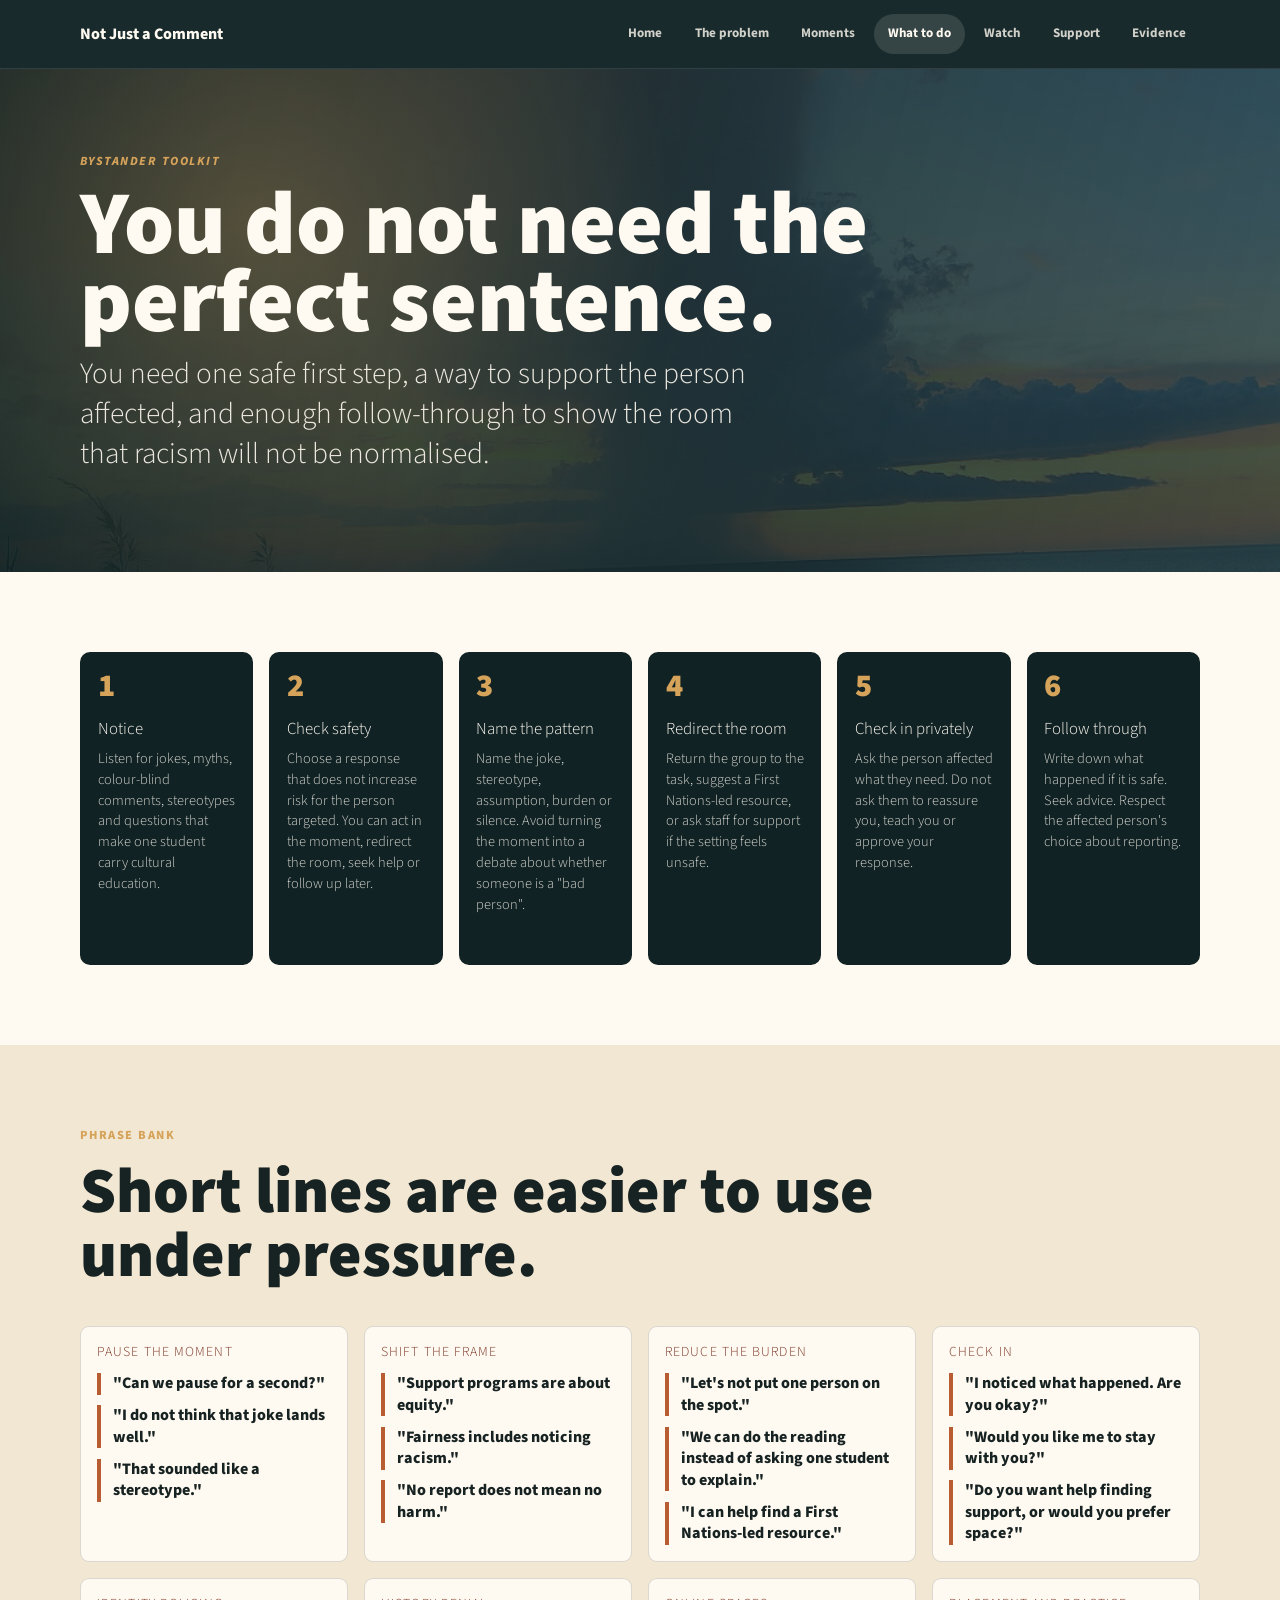
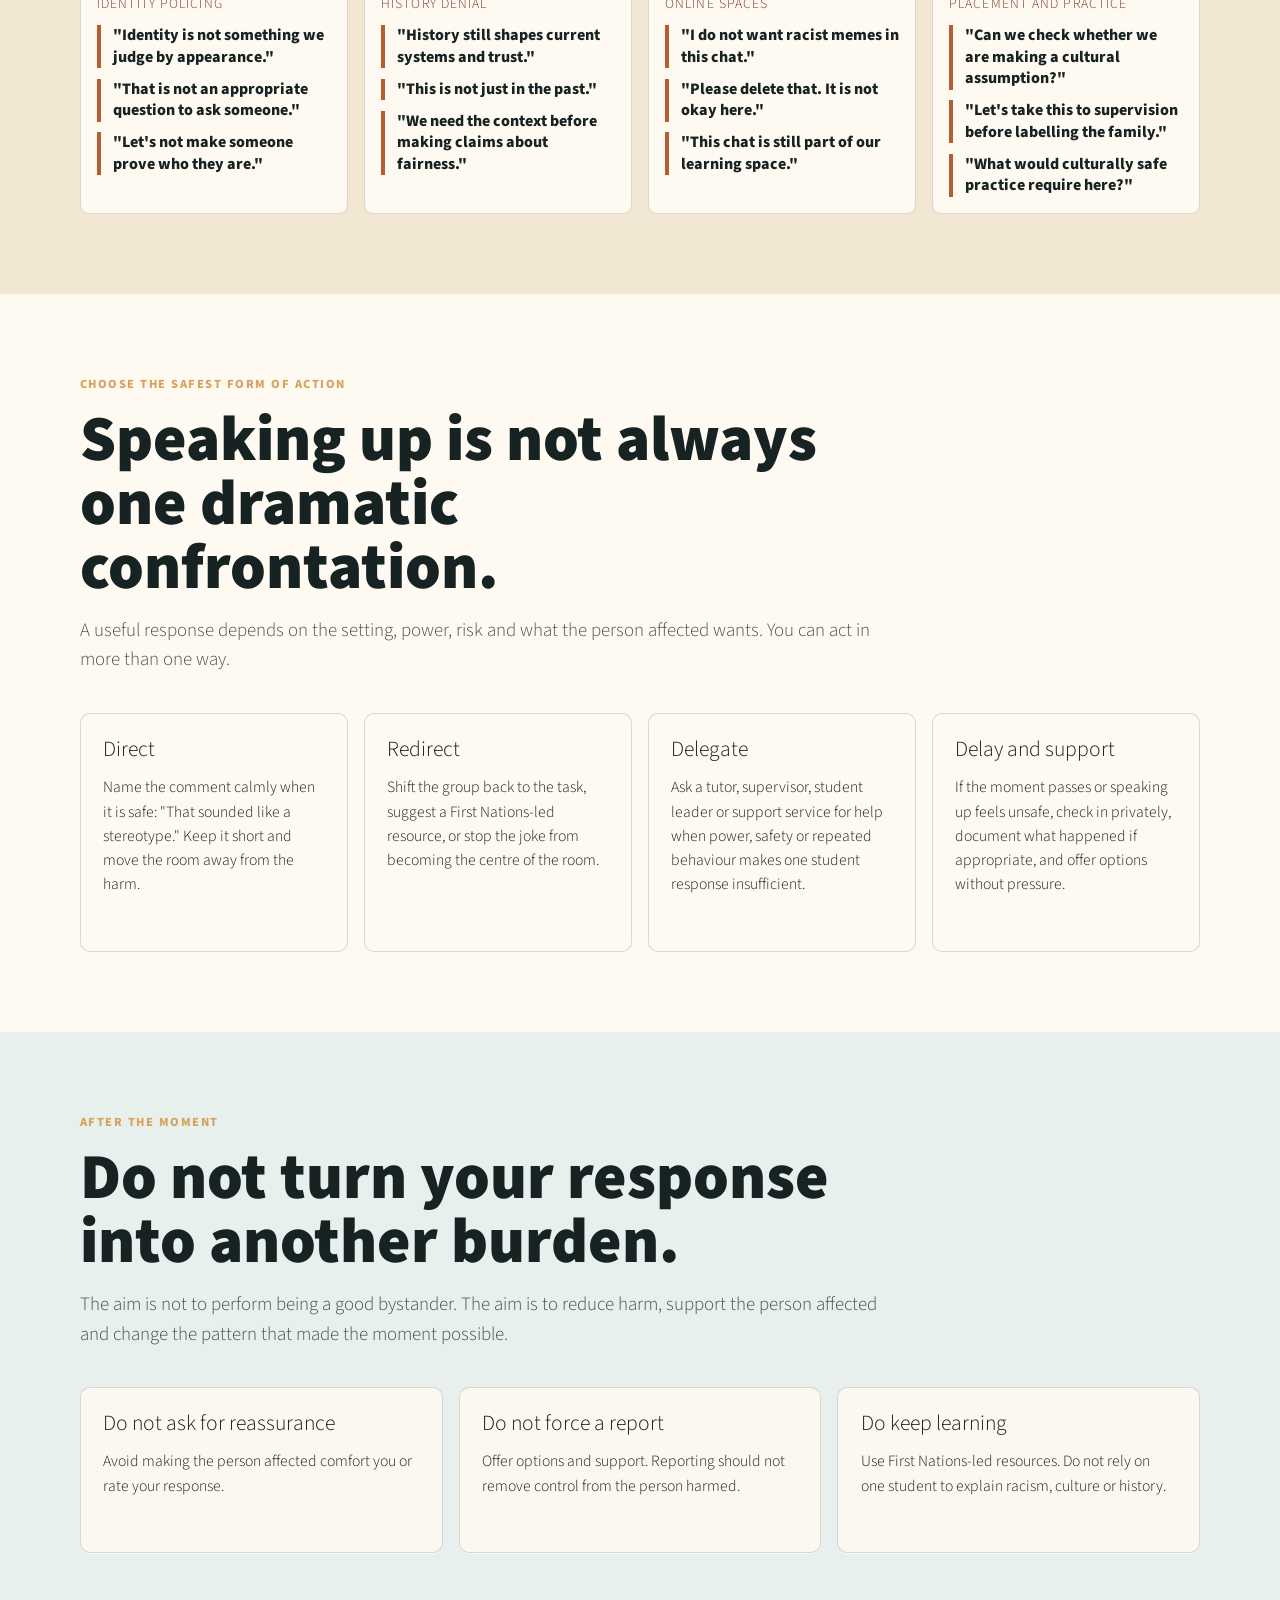
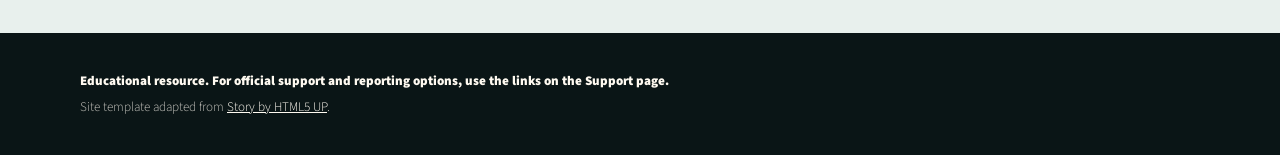
==== commit 29073818: "Expand anti-racism campaign content" ====
--- a/act.html
+++ b/act.html
@@ -13,7 +13,8 @@
 			<a class="brand" href="index.html">Not Just a Comment</a>
 			<div class="nav-links">
 				<a href="index.html">Home</a>
-				<a href="moments.html">Five moments</a>
+				<a href="problem.html">The problem</a>
+				<a href="moments.html">Moments</a>
 				<a class="active" href="act.html">What to do</a>
 				<a href="watch.html">Watch</a>
 				<a href="support.html">Support</a>
@@ -94,6 +95,56 @@
 						<p>"Would you like me to stay with you?"</p>
 						<p>"Do you want help finding support, or would you prefer space?"</p>
 					</div>
+					<div class="phrase-group">
+						<h3>Identity policing</h3>
+						<p>"Identity is not something we judge by appearance."</p>
+						<p>"That is not an appropriate question to ask someone."</p>
+						<p>"Let's not make someone prove who they are."</p>
+					</div>
+					<div class="phrase-group">
+						<h3>History denial</h3>
+						<p>"History still shapes current systems and trust."</p>
+						<p>"This is not just in the past."</p>
+						<p>"We need the context before making claims about fairness."</p>
+					</div>
+					<div class="phrase-group">
+						<h3>Online spaces</h3>
+						<p>"I do not want racist memes in this chat."</p>
+						<p>"Please delete that. It is not okay here."</p>
+						<p>"This chat is still part of our learning space."</p>
+					</div>
+					<div class="phrase-group">
+						<h3>Placement and practice</h3>
+						<p>"Can we check whether we are making a cultural assumption?"</p>
+						<p>"Let's take this to supervision before labelling the family."</p>
+						<p>"What would culturally safe practice require here?"</p>
+					</div>
+				</div>
+			</section>
+
+			<section class="section">
+				<div class="section-header">
+					<p class="eyebrow">Choose the safest form of action</p>
+					<h2>Speaking up is not always one dramatic confrontation.</h2>
+					<p class="lead">A useful response depends on the setting, power, risk and what the person affected wants. You can act in more than one way.</p>
+				</div>
+				<div class="card-grid four">
+					<article class="card">
+						<h3>Direct</h3>
+						<p>Name the comment calmly when it is safe: "That sounded like a stereotype." Keep it short and move the room away from the harm.</p>
+					</article>
+					<article class="card">
+						<h3>Redirect</h3>
+						<p>Shift the group back to the task, suggest a First Nations-led resource, or stop the joke from becoming the centre of the room.</p>
+					</article>
+					<article class="card">
+						<h3>Delegate</h3>
+						<p>Ask a tutor, supervisor, student leader or support service for help when power, safety or repeated behaviour makes one student response insufficient.</p>
+					</article>
+					<article class="card">
+						<h3>Delay and support</h3>
+						<p>If the moment passes or speaking up feels unsafe, check in privately, document what happened if appropriate, and offer options without pressure.</p>
+					</article>
 				</div>
 			</section>
 
--- a/assets/css/campaign.css
+++ b/assets/css/campaign.css
@@ -226,6 +226,497 @@
 	color: rgba(255, 250, 241, 0.9);
 }
 
+.interactive-hero {
+	background:
+		linear-gradient(100deg, rgba(16, 34, 36, 0.97) 0%, rgba(16, 34, 36, 0.82) 48%, rgba(16, 34, 36, 0.18) 100%),
+		url("../../images/casuarina-storm.jpg") center / cover;
+	color: #fffaf1;
+	min-height: calc(92vh - 4.5rem);
+	overflow: hidden;
+	position: relative;
+}
+
+.interactive-hero::after {
+	background: linear-gradient(135deg, rgba(255, 255, 255, 0.05) 0 1px, transparent 1px 18px);
+	content: "";
+	inset: 0;
+	pointer-events: none;
+	position: absolute;
+}
+
+.interactive-hero-inner {
+	margin: 0 auto;
+	max-width: var(--tight);
+	padding: 7.6rem 0 5.8rem;
+	position: relative;
+	z-index: 2;
+}
+
+.interactive-hero h1 {
+	color: #fffaf1;
+	font-size: clamp(3.3rem, 8.5vw, 7.2rem);
+	font-weight: 900;
+	line-height: 0.92;
+	margin: 0 0 1.4rem;
+	max-width: 8.6em;
+}
+
+.interactive-hero .lead {
+	color: rgba(255, 250, 241, 0.9);
+	font-size: clamp(1.2rem, 2.1vw, 1.75rem);
+	font-style: normal;
+	line-height: 1.35;
+	max-width: 46rem;
+}
+
+.interactive-stage {
+	background: var(--deep);
+	color: #fffaf1;
+	padding: 5rem max(1.25rem, calc((100vw - 1120px) / 2));
+}
+
+.stage-shell {
+	display: grid;
+	gap: 2rem;
+	grid-template-columns: 0.78fr 1.22fr;
+	margin: 0 auto;
+	max-width: var(--tight);
+}
+
+.stage-intro {
+	align-self: center;
+}
+
+.stage-intro h2 {
+	color: #fffaf1;
+	font-size: clamp(2.3rem, 4.6vw, 4.5rem);
+	font-weight: 900;
+	line-height: 0.98;
+	margin-bottom: 1rem;
+}
+
+.stage-intro p:not(.eyebrow) {
+	color: rgba(255, 250, 241, 0.82);
+	font-size: 1.08rem;
+	line-height: 1.55;
+}
+
+.stage-intro strong {
+	color: #fffaf1;
+	font-weight: 900;
+}
+
+.challenge-card {
+	background: #fffaf1;
+	border: 1px solid rgba(255, 250, 241, 0.2);
+	border-radius: 8px;
+	box-shadow: 0 30px 80px rgba(0, 0, 0, 0.26);
+	color: var(--ink);
+	min-height: 39rem;
+	padding: clamp(1rem, 2.2vw, 1.8rem);
+}
+
+.game-card {
+	min-height: 44rem;
+}
+
+.game-hud {
+	display: grid;
+	gap: 1rem;
+	margin-bottom: 1rem;
+}
+
+.challenge-topline {
+	align-items: center;
+	display: grid;
+	gap: 1rem;
+	grid-template-columns: auto 1fr;
+	margin-bottom: 1rem;
+}
+
+.challenge-topline span {
+	color: var(--clay);
+	font-size: 0.82rem;
+	font-weight: 900;
+	letter-spacing: 0.08em;
+	text-transform: uppercase;
+}
+
+.progress-track {
+	background: rgba(16, 34, 36, 0.12);
+	border-radius: 999px;
+	height: 0.65rem;
+	overflow: hidden;
+}
+
+.progress-fill {
+	background: linear-gradient(90deg, var(--ochre), var(--gold));
+	border-radius: inherit;
+	height: 100%;
+	transition: width 220ms ease;
+	width: 20%;
+}
+
+.stat-board {
+	display: grid;
+	gap: 0.65rem;
+	grid-template-columns: repeat(3, minmax(0, 1fr));
+}
+
+.stat-card {
+	background: rgba(16, 34, 36, 0.06);
+	border: 1px solid var(--line);
+	border-radius: 8px;
+	padding: 0.75rem;
+}
+
+.stat-label {
+	color: var(--clay);
+	font-size: 0.72rem;
+	font-weight: 900;
+	letter-spacing: 0.08em;
+	text-transform: uppercase;
+}
+
+.stat-value {
+	font-size: 1.8rem;
+	font-weight: 900;
+	line-height: 1.1;
+	margin: 0.2rem 0 0.45rem;
+}
+
+.meter-track {
+	background: rgba(16, 34, 36, 0.12);
+	border-radius: 999px;
+	height: 0.52rem;
+	overflow: hidden;
+}
+
+.meter-fill {
+	border-radius: inherit;
+	height: 100%;
+	transition: width 260ms ease;
+	width: 0%;
+}
+
+.belonging-fill {
+	background: var(--eucalypt);
+}
+
+.safety-fill {
+	background: var(--sea);
+}
+
+.burden-fill {
+	background: var(--ochre);
+}
+
+.comment-panel {
+	background: var(--deep);
+	border-radius: 8px;
+	color: #fffaf1;
+	margin-bottom: 1.1rem;
+	min-height: 10.8rem;
+	padding: clamp(1rem, 2.2vw, 1.6rem);
+}
+
+.comment-kicker {
+	color: var(--gold);
+	font-size: 0.78rem;
+	font-weight: 900;
+	letter-spacing: 0.12em;
+	margin-bottom: 0.6rem;
+	text-transform: uppercase;
+}
+
+.comment-text {
+	color: #fffaf1;
+	font-size: clamp(2.1rem, 5vw, 4.2rem);
+	font-weight: 900;
+	line-height: 0.98;
+	margin: 0;
+}
+
+.scene-panel {
+	display: flex;
+	flex-direction: column;
+	justify-content: space-between;
+}
+
+.scene-stakes {
+	color: rgba(255, 250, 241, 0.82);
+	font-size: 1rem;
+	line-height: 1.45;
+	margin: 1rem 0 0;
+	max-width: 36rem;
+}
+
+.challenge-prompt h3 {
+	font-size: 1.05rem;
+	margin-bottom: 0.85rem;
+}
+
+.choice-grid {
+	display: grid;
+	gap: 0.7rem;
+}
+
+.choice-button {
+	background: #ffffff;
+	border: 1px solid var(--line);
+	border-left: 5px solid var(--eucalypt);
+	border-radius: 8px;
+	color: var(--ink);
+	cursor: pointer;
+	font: inherit;
+	font-size: 0.98rem;
+	font-weight: 800;
+	line-height: 1.35;
+	min-height: 4rem;
+	padding: 0.85rem 1rem;
+	text-align: left;
+	transition: border-color 160ms ease, box-shadow 160ms ease, transform 160ms ease;
+	width: 100%;
+}
+
+.choice-button:hover,
+.choice-button:focus-visible {
+	border-color: var(--sea);
+	box-shadow: 0 12px 28px rgba(16, 34, 36, 0.14);
+	transform: translateY(-1px);
+}
+
+.choice-button:disabled {
+	cursor: default;
+	opacity: 0.8;
+	transform: none;
+}
+
+.choice-button.is-best {
+	background: rgba(70, 108, 97, 0.14);
+	border-color: var(--eucalypt);
+}
+
+.choice-button.is-risky {
+	background: rgba(184, 93, 50, 0.1);
+	border-color: var(--ochre);
+}
+
+.feedback-panel {
+	background: rgba(70, 108, 97, 0.1);
+	border: 1px solid rgba(70, 108, 97, 0.24);
+	border-radius: 8px;
+	margin-top: 1rem;
+	padding: 1rem;
+}
+
+.feedback-label {
+	color: var(--clay);
+	font-size: 0.76rem;
+	font-weight: 900;
+	letter-spacing: 0.1em;
+	margin-bottom: 0.35rem;
+	text-transform: uppercase;
+}
+
+.feedback-panel h3 {
+	font-size: 1.2rem;
+	margin-bottom: 0.4rem;
+}
+
+.feedback-panel p {
+	font-size: 0.96rem;
+	line-height: 1.5;
+	margin-bottom: 0.75rem;
+}
+
+.impact-grid {
+	display: grid;
+	gap: 0.55rem;
+	grid-template-columns: repeat(3, minmax(0, 1fr));
+	margin: 0.8rem 0 0.9rem;
+}
+
+.impact-pill {
+	background: #fffaf1;
+	border: 1px solid var(--line);
+	border-left: 4px solid var(--eucalypt);
+	border-radius: 8px;
+	padding: 0.65rem;
+}
+
+.impact-pill.risk {
+	border-left-color: var(--ochre);
+}
+
+.impact-pill span {
+	color: var(--clay);
+	display: block;
+	font-size: 0.68rem;
+	font-weight: 900;
+	letter-spacing: 0.08em;
+	text-transform: uppercase;
+}
+
+.impact-pill strong {
+	display: block;
+	font-size: 1.4rem;
+	font-weight: 900;
+	line-height: 1.1;
+	margin-top: 0.1rem;
+}
+
+.copy-line {
+	align-items: stretch;
+	background: #fffaf1;
+	border: 1px solid var(--line);
+	border-radius: 8px;
+	display: grid;
+	gap: 0.6rem;
+	grid-template-columns: 1fr auto;
+	margin-bottom: 0.9rem;
+	padding: 0.65rem;
+}
+
+.copy-line span {
+	align-items: center;
+	display: flex;
+	font-weight: 900;
+	line-height: 1.35;
+	padding: 0 0.35rem;
+}
+
+.copy-line button,
+.challenge-actions button {
+	background: var(--deep);
+	border: 1px solid var(--deep);
+	border-radius: 7px;
+	color: #fffaf1;
+	cursor: pointer;
+	font: inherit;
+	font-size: 0.82rem;
+	font-weight: 900;
+	min-height: 2.6rem;
+	padding: 0 0.9rem;
+	text-transform: uppercase;
+}
+
+.challenge-actions {
+	display: flex;
+	flex-wrap: wrap;
+	gap: 0.65rem;
+}
+
+.challenge-actions .ghost-button {
+	background: transparent;
+	border-color: var(--line);
+	color: var(--deep);
+}
+
+.result-panel {
+	background: rgba(70, 108, 97, 0.1);
+	border: 1px solid rgba(70, 108, 97, 0.24);
+	border-radius: 8px;
+	padding: 1.2rem;
+}
+
+.result-panel h3 {
+	font-size: clamp(2rem, 4vw, 3.4rem);
+	font-weight: 900;
+	line-height: 1;
+	margin-bottom: 0.8rem;
+}
+
+.result-panel p {
+	font-size: 1rem;
+	line-height: 1.55;
+}
+
+.result-lines {
+	background: #fffaf1;
+	border: 1px solid var(--line);
+	border-radius: 8px;
+	margin: 1rem 0;
+	padding: 1rem;
+}
+
+.result-lines h4 {
+	color: var(--clay);
+	font-size: 0.78rem;
+	font-weight: 900;
+	letter-spacing: 0.08em;
+	margin-bottom: 0.7rem;
+	text-transform: uppercase;
+}
+
+.result-lines ol {
+	margin: 0 0 0 1.15rem;
+	padding: 0;
+}
+
+.result-lines li {
+	font-weight: 800;
+	line-height: 1.4;
+	margin: 0.5rem 0;
+}
+
+.poster-grid {
+	display: grid;
+	gap: 1rem;
+	grid-template-columns: repeat(5, minmax(0, 1fr));
+}
+
+.poster-grid article {
+	background: var(--deep);
+	border-radius: 8px;
+	color: #fffaf1;
+	display: flex;
+	flex-direction: column;
+	justify-content: space-between;
+	min-height: 17rem;
+	padding: 1rem;
+}
+
+.poster-grid p {
+	color: var(--gold);
+	font-size: 0.92rem;
+	font-weight: 900;
+	line-height: 1.35;
+	margin-bottom: 1.2rem;
+}
+
+.poster-grid h3 {
+	color: #fffaf1;
+	font-size: clamp(1.25rem, 2.4vw, 1.8rem);
+	font-weight: 900;
+	line-height: 1.05;
+	margin: 0;
+}
+
+.action-band {
+	background: var(--paper);
+}
+
+.action-layout {
+	align-items: center;
+	display: grid;
+	gap: 2rem;
+	grid-template-columns: 1fr auto;
+}
+
+.action-layout h2 {
+	font-size: clamp(2rem, 4vw, 3.8rem);
+	font-weight: 900;
+	line-height: 1;
+	margin-bottom: 0.8rem;
+}
+
+.action-layout p:not(.eyebrow) {
+	font-size: 1.05rem;
+	line-height: 1.55;
+	max-width: 42rem;
+}
+
 .section {
 	padding: 5rem max(1.25rem, calc((100vw - 1120px) / 2));
 }
@@ -376,6 +867,32 @@
 	padding-left: 1.2rem;
 }
 
+.impact-stack {
+	display: grid;
+	gap: 0.85rem;
+}
+
+.impact-stack article {
+	background: rgba(255, 250, 241, 0.08);
+	border: 1px solid rgba(255, 250, 241, 0.16);
+	border-left: 5px solid var(--gold);
+	border-radius: 10px;
+	padding: 1rem;
+}
+
+.impact-stack h3 {
+	color: #fffaf1;
+	font-size: 1.15rem;
+	margin-bottom: 0.35rem;
+}
+
+.impact-stack p {
+	color: rgba(255, 250, 241, 0.82);
+	font-size: 0.96rem;
+	line-height: 1.5;
+	margin: 0;
+}
+
 .page-hero {
 	background:
 		linear-gradient(105deg, rgba(16, 34, 36, 0.96), rgba(25, 50, 53, 0.8)),
@@ -736,12 +1253,18 @@
 	}
 
 	.card-grid,
-	.moment-body {
+	.moment-body,
+	.poster-grid {
 		grid-template-columns: repeat(2, minmax(0, 1fr));
 	}
 
 	.phrase-bank {
 		grid-template-columns: repeat(2, minmax(0, 1fr));
+	}
+
+	.stat-board,
+	.impact-grid {
+		grid-template-columns: repeat(3, minmax(0, 1fr));
 	}
 }
 
@@ -761,7 +1284,15 @@
 		padding: 4.5rem 0 4.2rem;
 	}
 
+	.interactive-hero-inner {
+		padding: 4.8rem 0 4.6rem;
+	}
+
 	.hero-home {
+		min-height: 0;
+	}
+
+	.interactive-hero {
 		min-height: 0;
 	}
 
@@ -769,14 +1300,33 @@
 	.card-grid.two,
 	.card-grid.four,
 	.feature-layout,
+	.stage-shell,
+	.challenge-topline,
+	.stat-board,
 	.moment-panel,
 	.moment-body,
-		.toolkit-grid,
-		.video-grid,
-		.support-grid,
-		.phrase-bank,
-		.evidence-row {
+	.toolkit-grid,
+	.video-grid,
+	.support-grid,
+	.phrase-bank,
+	.evidence-row,
+	.impact-grid,
+	.poster-grid,
+	.action-layout,
+	.copy-line {
 		grid-template-columns: 1fr;
+	}
+
+	.challenge-card {
+		min-height: 0;
+	}
+
+	.game-card {
+		min-height: 0;
+	}
+
+	.comment-panel {
+		min-height: 0;
 	}
 
 	.evidence-row > div {
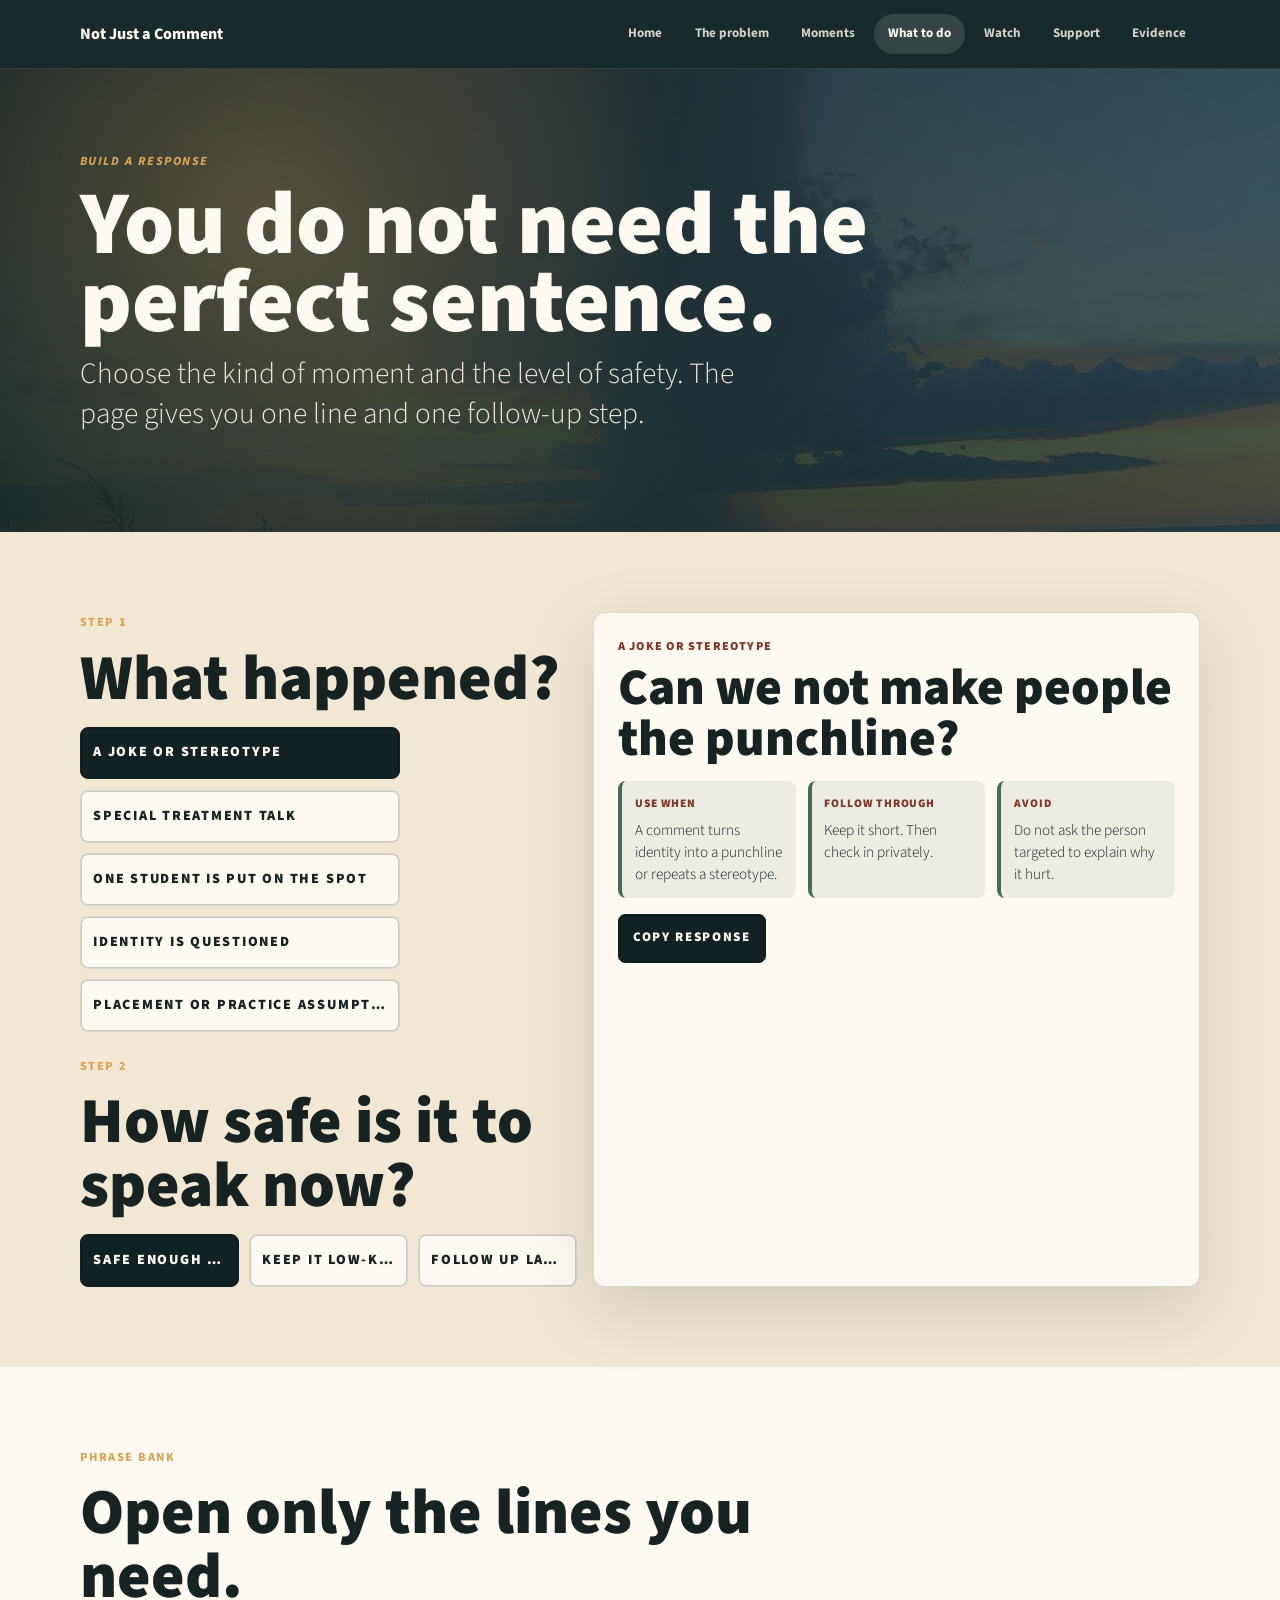
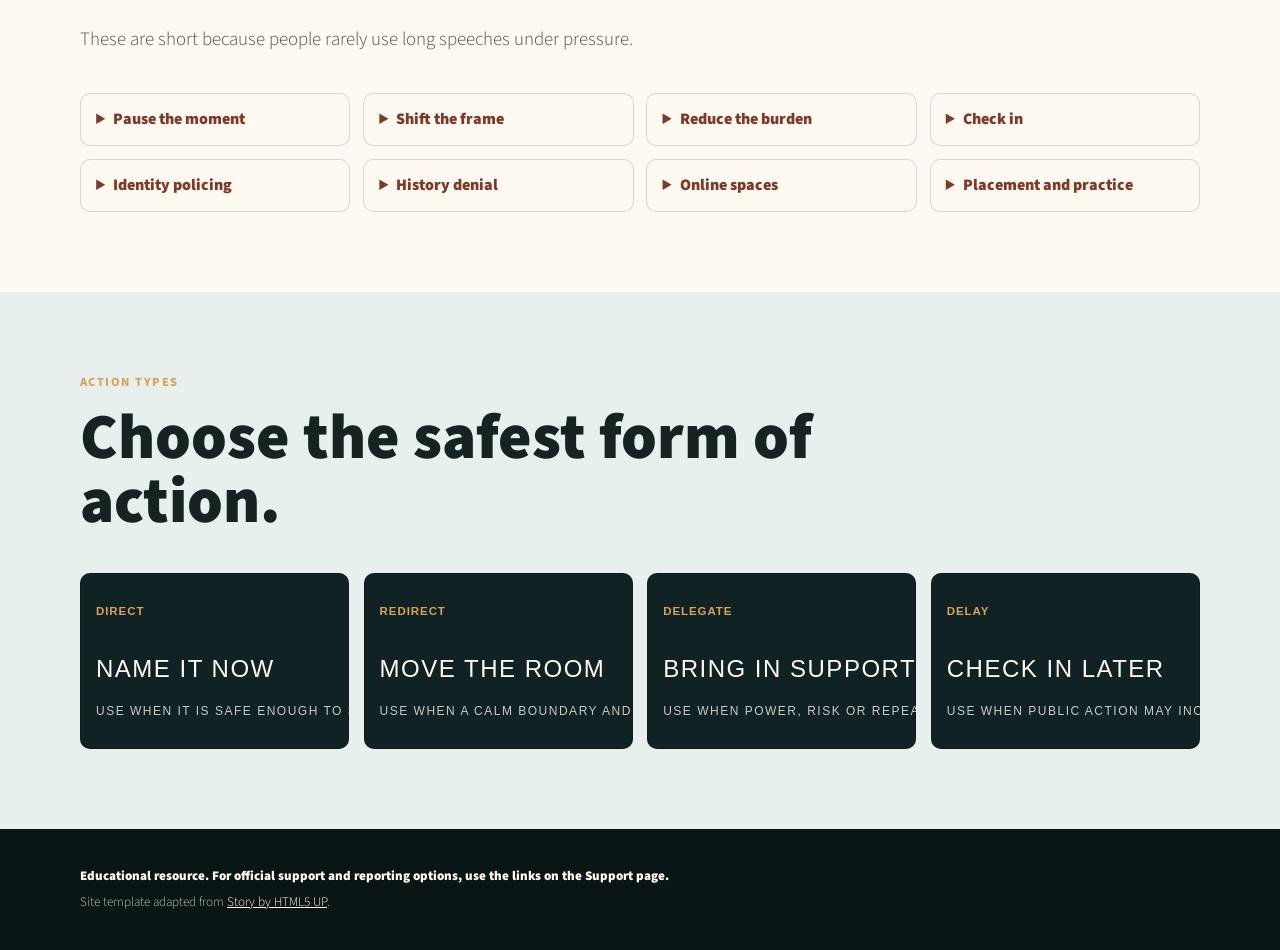
==== commit cc6f452c: "Make campaign pages interactive" ====
--- a/act.html
+++ b/act.html
@@ -4,6 +4,7 @@
 		<title>What To Do | Not Just a Comment</title>
 		<meta charset="utf-8" />
 		<meta name="viewport" content="width=device-width, initial-scale=1, user-scalable=no" />
+		<meta name="description" content="An interactive bystander response builder for anti-Indigenous racism in university settings." />
 		<link rel="stylesheet" href="assets/css/main.css" />
 		<link rel="stylesheet" href="assets/css/campaign.css" />
 		<noscript><link rel="stylesheet" href="assets/css/noscript.css" /></noscript>
@@ -24,149 +25,132 @@
 		<main>
 			<header class="page-hero">
 				<div class="hero-inner">
-					<p class="eyebrow">Bystander toolkit</p>
+					<p class="eyebrow">Build a response</p>
 					<h1>You do not need the perfect sentence.</h1>
-					<p class="lead">You need one safe first step, a way to support the person affected, and enough follow-through to show the room that racism will not be normalised.</p>
+					<p class="lead">Choose the kind of moment and the level of safety. The page gives you one line and one follow-up step.</p>
 				</div>
 			</header>
 
+			<section class="section alt">
+				<div class="builder-shell">
+					<div class="builder-controls">
+						<p class="eyebrow">Step 1</p>
+						<h2>What happened?</h2>
+						<div id="response-goals" class="button-palette" aria-label="Response goals"></div>
+						<p class="eyebrow second-step">Step 2</p>
+						<h2>How safe is it to speak now?</h2>
+						<div id="response-risk" class="button-palette compact" aria-label="Safety level">
+							<button type="button" data-risk="direct" class="active">Safe enough now</button>
+							<button type="button" data-risk="redirect">Keep it low-key</button>
+							<button type="button" data-risk="delay">Follow up later</button>
+						</div>
+					</div>
+					<article class="builder-output" aria-live="polite">
+						<p id="builder-label" class="feedback-label">Response</p>
+						<h3 id="builder-line"></h3>
+						<div class="response-strip">
+							<div>
+								<span>Use when</span>
+								<p id="builder-when"></p>
+							</div>
+							<div>
+								<span>Follow through</span>
+								<p id="builder-follow"></p>
+							</div>
+							<div>
+								<span>Avoid</span>
+								<p id="builder-avoid"></p>
+							</div>
+						</div>
+						<button id="copy-response" type="button">Copy response</button>
+					</article>
+				</div>
+			</section>
+
 			<section class="section">
-				<div class="toolkit-grid">
-					<article class="toolkit-step">
-						<span>1</span>
-						<h3>Notice</h3>
-						<p>Listen for jokes, myths, colour-blind comments, stereotypes and questions that make one student carry cultural education.</p>
-					</article>
-					<article class="toolkit-step">
-						<span>2</span>
-						<h3>Check safety</h3>
-						<p>Choose a response that does not increase risk for the person targeted. You can act in the moment, redirect the room, seek help or follow up later.</p>
-					</article>
-					<article class="toolkit-step">
-						<span>3</span>
-						<h3>Name the pattern</h3>
-						<p>Name the joke, stereotype, assumption, burden or silence. Avoid turning the moment into a debate about whether someone is a "bad person".</p>
-					</article>
-					<article class="toolkit-step">
-						<span>4</span>
-						<h3>Redirect the room</h3>
-						<p>Return the group to the task, suggest a First Nations-led resource, or ask staff for support if the setting feels unsafe.</p>
-					</article>
-					<article class="toolkit-step">
-						<span>5</span>
-						<h3>Check in privately</h3>
-						<p>Ask the person affected what they need. Do not ask them to reassure you, teach you or approve your response.</p>
-					</article>
-					<article class="toolkit-step">
-						<span>6</span>
-						<h3>Follow through</h3>
-						<p>Write down what happened if it is safe. Seek advice. Respect the affected person's choice about reporting.</p>
-					</article>
-				</div>
-			</section>
-
-			<section class="section alt">
 				<div class="section-header">
 					<p class="eyebrow">Phrase bank</p>
-					<h2>Short lines are easier to use under pressure.</h2>
-				</div>
-				<div class="phrase-bank">
-					<div class="phrase-group">
-						<h3>Pause the moment</h3>
+					<h2>Open only the lines you need.</h2>
+					<p class="lead">These are short because people rarely use long speeches under pressure.</p>
+				</div>
+				<div class="accordion-grid">
+					<details>
+						<summary>Pause the moment</summary>
 						<p>"Can we pause for a second?"</p>
 						<p>"I do not think that joke lands well."</p>
 						<p>"That sounded like a stereotype."</p>
-					</div>
-					<div class="phrase-group">
-						<h3>Shift the frame</h3>
+					</details>
+					<details>
+						<summary>Shift the frame</summary>
 						<p>"Support programs are about equity."</p>
 						<p>"Fairness includes noticing racism."</p>
 						<p>"No report does not mean no harm."</p>
-					</div>
-					<div class="phrase-group">
-						<h3>Reduce the burden</h3>
-						<p>"Let's not put one person on the spot."</p>
+					</details>
+					<details>
+						<summary>Reduce the burden</summary>
+						<p>"Let us not put one person on the spot."</p>
 						<p>"We can do the reading instead of asking one student to explain."</p>
 						<p>"I can help find a First Nations-led resource."</p>
-					</div>
-					<div class="phrase-group">
-						<h3>Check in</h3>
+					</details>
+					<details>
+						<summary>Check in</summary>
 						<p>"I noticed what happened. Are you okay?"</p>
 						<p>"Would you like me to stay with you?"</p>
 						<p>"Do you want help finding support, or would you prefer space?"</p>
-					</div>
-					<div class="phrase-group">
-						<h3>Identity policing</h3>
+					</details>
+					<details>
+						<summary>Identity policing</summary>
 						<p>"Identity is not something we judge by appearance."</p>
 						<p>"That is not an appropriate question to ask someone."</p>
-						<p>"Let's not make someone prove who they are."</p>
-					</div>
-					<div class="phrase-group">
-						<h3>History denial</h3>
+						<p>"Let us not make someone prove who they are."</p>
+					</details>
+					<details>
+						<summary>History denial</summary>
 						<p>"History still shapes current systems and trust."</p>
 						<p>"This is not just in the past."</p>
 						<p>"We need the context before making claims about fairness."</p>
-					</div>
-					<div class="phrase-group">
-						<h3>Online spaces</h3>
+					</details>
+					<details>
+						<summary>Online spaces</summary>
 						<p>"I do not want racist memes in this chat."</p>
 						<p>"Please delete that. It is not okay here."</p>
 						<p>"This chat is still part of our learning space."</p>
-					</div>
-					<div class="phrase-group">
-						<h3>Placement and practice</h3>
+					</details>
+					<details>
+						<summary>Placement and practice</summary>
 						<p>"Can we check whether we are making a cultural assumption?"</p>
-						<p>"Let's take this to supervision before labelling the family."</p>
+						<p>"Let us take this to supervision before labelling the family."</p>
 						<p>"What would culturally safe practice require here?"</p>
-					</div>
-				</div>
-			</section>
-
-			<section class="section">
-				<div class="section-header">
-					<p class="eyebrow">Choose the safest form of action</p>
-					<h2>Speaking up is not always one dramatic confrontation.</h2>
-					<p class="lead">A useful response depends on the setting, power, risk and what the person affected wants. You can act in more than one way.</p>
-				</div>
-				<div class="card-grid four">
-					<article class="card">
-						<h3>Direct</h3>
-						<p>Name the comment calmly when it is safe: "That sounded like a stereotype." Keep it short and move the room away from the harm.</p>
-					</article>
-					<article class="card">
-						<h3>Redirect</h3>
-						<p>Shift the group back to the task, suggest a First Nations-led resource, or stop the joke from becoming the centre of the room.</p>
-					</article>
-					<article class="card">
-						<h3>Delegate</h3>
-						<p>Ask a tutor, supervisor, student leader or support service for help when power, safety or repeated behaviour makes one student response insufficient.</p>
-					</article>
-					<article class="card">
-						<h3>Delay and support</h3>
-						<p>If the moment passes or speaking up feels unsafe, check in privately, document what happened if appropriate, and offer options without pressure.</p>
-					</article>
+					</details>
 				</div>
 			</section>
 
 			<section class="section mist">
 				<div class="section-header">
-					<p class="eyebrow">After the moment</p>
-					<h2>Do not turn your response into another burden.</h2>
-					<p class="lead">The aim is not to perform being a good bystander. The aim is to reduce harm, support the person affected and change the pattern that made the moment possible.</p>
-				</div>
-				<div class="card-grid three">
-					<article class="card">
-						<h3>Do not ask for reassurance</h3>
-						<p>Avoid making the person affected comfort you or rate your response.</p>
-					</article>
-					<article class="card">
-						<h3>Do not force a report</h3>
-						<p>Offer options and support. Reporting should not remove control from the person harmed.</p>
-					</article>
-					<article class="card">
-						<h3>Do keep learning</h3>
-						<p>Use First Nations-led resources. Do not rely on one student to explain racism, culture or history.</p>
-					</article>
+					<p class="eyebrow">Action types</p>
+					<h2>Choose the safest form of action.</h2>
+				</div>
+				<div class="flip-grid">
+					<button type="button" class="flip-card">
+						<span>Direct</span>
+						<strong>Name it now</strong>
+						<em>Use when it is safe enough to speak in the moment.</em>
+					</button>
+					<button type="button" class="flip-card">
+						<span>Redirect</span>
+						<strong>Move the room</strong>
+						<em>Use when a calm boundary and return to task is safer.</em>
+					</button>
+					<button type="button" class="flip-card">
+						<span>Delegate</span>
+						<strong>Bring in support</strong>
+						<em>Use when power, risk or repeated behaviour needs staff help.</em>
+					</button>
+					<button type="button" class="flip-card">
+						<span>Delay</span>
+						<strong>Check in later</strong>
+						<em>Use when public action may increase risk.</em>
+					</button>
 				</div>
 			</section>
 		</main>
@@ -176,5 +160,145 @@
 		</footer>
 		<script src="assets/js/jquery.min.js"></script>
 		<script src="assets/js/main.js"></script>
+		<script>
+			const responseOptions = [
+				{
+					id: 'joke',
+					label: 'A joke or stereotype',
+					when: 'A comment turns identity into a punchline or repeats a stereotype.',
+					avoid: 'Do not ask the person targeted to explain why it hurt.',
+					lines: {
+						direct: 'Can we not make people the punchline?',
+						redirect: 'That sounded like a stereotype. Let us get back to the task.',
+						delay: 'I noticed that comment earlier. Are you okay, and do you want support?'
+					},
+					follow: {
+						direct: 'Keep it short. Then check in privately.',
+						redirect: 'Move the group away from the joke and make the boundary visible.',
+						delay: 'Offer options without forcing a complaint.'
+					}
+				},
+				{
+					id: 'equity',
+					label: 'Special treatment talk',
+					when: 'Equity support is framed as unfair advantage.',
+					avoid: 'Do not make one student defend support programs or their place at university.',
+					lines: {
+						direct: 'Support programs are about equity, not unfair advantage.',
+						redirect: 'We need the context before calling support unfair.',
+						delay: 'That comment about support programs stayed with me. It is worth challenging.'
+					},
+					follow: {
+						direct: 'Keep the focus on systems and unequal conditions.',
+						redirect: 'Return to the work without letting the myth sit unchallenged.',
+						delay: 'Share a First Nations-led or university equity resource later.'
+					}
+				},
+				{
+					id: 'burden',
+					label: 'One student is put on the spot',
+					when: 'Someone is asked to represent, explain or educate the room.',
+					avoid: 'Do not turn curiosity into unpaid cultural labour.',
+					lines: {
+						direct: 'Let us not put one person on the spot. We can do the reading.',
+						redirect: 'Can we use a First Nations-led resource for this?',
+						delay: 'I noticed you were put on the spot. Did that feel okay, or would support help?'
+					},
+					follow: {
+						direct: 'Suggest a resource and move responsibility back to the group.',
+						redirect: 'Take the pressure off the individual student.',
+						delay: 'Respect their answer. Do not ask them to reassure you.'
+					}
+				},
+				{
+					id: 'identity',
+					label: 'Identity is questioned',
+					when: 'Someone comments on appearance, ancestry, authenticity or whether a person is Aboriginal enough.',
+					avoid: 'Do not let identity become a public inspection.',
+					lines: {
+						direct: 'Identity is not something we judge by appearance.',
+						redirect: 'That question is not appropriate. Let us move on.',
+						delay: 'I am sorry that question was asked. Do you want me to help address it?'
+					},
+					follow: {
+						direct: 'Close the test. Do not invite more questions.',
+						redirect: 'Protect the person from having to prove who they are.',
+						delay: 'Offer support while leaving control with the person affected.'
+					}
+				},
+				{
+					id: 'practice',
+					label: 'Placement or practice assumption',
+					when: 'A client, family or community is described through deficit or cultural assumptions.',
+					avoid: 'Do not let a stereotype become professional judgement.',
+					lines: {
+						direct: 'Can we check whether we are making a cultural assumption here?',
+						redirect: 'This sounds like something to take to supervision before we label the family.',
+						delay: 'I want to revisit that debrief. I think we may have missed the cultural safety issue.'
+					},
+					follow: {
+						direct: 'Ask what evidence is present and what context is missing.',
+						redirect: 'Move the issue into supervision or a safer professional space.',
+						delay: 'Document the concern and seek advice if needed.'
+					}
+				}
+			];
+
+			let activeGoal = 0;
+			let activeRisk = 'direct';
+			const goals = document.getElementById('response-goals');
+			const riskButtons = document.querySelectorAll('#response-risk button');
+			const builderLabel = document.getElementById('builder-label');
+			const builderLine = document.getElementById('builder-line');
+			const builderWhen = document.getElementById('builder-when');
+			const builderFollow = document.getElementById('builder-follow');
+			const builderAvoid = document.getElementById('builder-avoid');
+
+			function renderResponse() {
+				const response = responseOptions[activeGoal];
+				builderLabel.textContent = response.label;
+				builderLine.textContent = response.lines[activeRisk];
+				builderWhen.textContent = response.when;
+				builderFollow.textContent = response.follow[activeRisk];
+				builderAvoid.textContent = response.avoid;
+				document.querySelectorAll('#response-goals button').forEach((button, index) => {
+					button.classList.toggle('active', index === activeGoal);
+				});
+				riskButtons.forEach((button) => {
+					button.classList.toggle('active', button.dataset.risk === activeRisk);
+				});
+			}
+
+			responseOptions.forEach((response, index) => {
+				const button = document.createElement('button');
+				button.type = 'button';
+				button.textContent = response.label;
+				button.addEventListener('click', () => {
+					activeGoal = index;
+					renderResponse();
+				});
+				goals.appendChild(button);
+			});
+
+			riskButtons.forEach((button) => {
+				button.addEventListener('click', () => {
+					activeRisk = button.dataset.risk;
+					renderResponse();
+				});
+			});
+
+			document.getElementById('copy-response').addEventListener('click', async () => {
+				try {
+					await navigator.clipboard.writeText(builderLine.textContent);
+					document.getElementById('copy-response').textContent = 'Copied';
+					setTimeout(() => { document.getElementById('copy-response').textContent = 'Copy response'; }, 1200);
+				} catch {
+					document.getElementById('copy-response').textContent = 'Copy failed';
+					setTimeout(() => { document.getElementById('copy-response').textContent = 'Copy response'; }, 1200);
+				}
+			});
+
+			renderResponse();
+		</script>
 	</body>
 </html>
--- a/assets/css/campaign.css
+++ b/assets/css/campaign.css
@@ -660,6 +660,312 @@
 	margin: 0.5rem 0;
 }
 
+.interactive-panel {
+	background: var(--paper);
+	border: 1px solid var(--line);
+	border-radius: 12px;
+	box-shadow: var(--soft-shadow);
+	padding: clamp(1.1rem, 2.5vw, 1.8rem);
+}
+
+.panel-intro {
+	margin-bottom: 1.4rem;
+	max-width: 46rem;
+}
+
+.panel-intro h2 {
+	font-size: clamp(2rem, 4vw, 3.8rem);
+}
+
+.pattern-lab,
+.scenario-lab,
+.builder-shell {
+	display: grid;
+	gap: 1rem;
+	grid-template-columns: 0.9fr 1.1fr;
+}
+
+.pattern-menu,
+.moment-menu,
+.button-palette {
+	display: grid;
+	gap: 0.65rem;
+}
+
+.pattern-menu {
+	grid-template-columns: repeat(3, minmax(0, 1fr));
+}
+
+.pattern-menu button,
+.moment-menu button,
+.button-palette button,
+.scenario-tabs button {
+	background: #fffaf1;
+	border: 1px solid var(--line);
+	border-radius: 8px;
+	color: var(--ink) !important;
+	cursor: pointer;
+	font: inherit;
+	font-size: 0.88rem;
+	font-weight: 900;
+	line-height: 1.2;
+	min-height: 3.2rem;
+	padding: 0.75rem;
+	text-align: left;
+}
+
+.pattern-menu button.active,
+.moment-menu button.active,
+.button-palette button.active,
+.scenario-tabs button.active {
+	background: var(--deep);
+	border-color: var(--deep);
+	color: #fffaf1 !important;
+}
+
+.pattern-output,
+.scenario-board,
+.builder-output {
+	background: #fffaf1;
+	border: 1px solid var(--line);
+	border-radius: 12px;
+	box-shadow: var(--soft-shadow);
+	padding: clamp(1rem, 2.2vw, 1.5rem);
+}
+
+.pattern-output h3,
+.scenario-board h3,
+.builder-output h3 {
+	font-size: clamp(2rem, 4vw, 3.4rem);
+	font-weight: 900;
+	line-height: 1;
+	margin-bottom: 0.8rem;
+}
+
+.pattern-short,
+.scenario-top p:not(.feedback-label) {
+	color: rgba(23, 34, 34, 0.74);
+	font-size: 1.08rem;
+	line-height: 1.5;
+}
+
+.response-strip {
+	display: grid;
+	gap: 0.75rem;
+	grid-template-columns: repeat(3, minmax(0, 1fr));
+	margin: 1rem 0;
+}
+
+.response-strip div {
+	background: rgba(70, 108, 97, 0.1);
+	border-left: 4px solid var(--eucalypt);
+	border-radius: 8px;
+	padding: 0.8rem;
+}
+
+.response-strip span {
+	color: var(--clay);
+	display: block;
+	font-size: 0.72rem;
+	font-weight: 900;
+	letter-spacing: 0.08em;
+	margin-bottom: 0.35rem;
+	text-transform: uppercase;
+}
+
+.response-strip p {
+	font-size: 0.95rem;
+	line-height: 1.45;
+	margin: 0;
+}
+
+.mini-meter-grid {
+	display: grid;
+	gap: 0.65rem;
+	grid-template-columns: repeat(3, minmax(0, 1fr));
+}
+
+.mini-meter-grid div {
+	background: var(--deep);
+	border-radius: 8px;
+	color: #fffaf1;
+	min-height: 4rem;
+	padding: 0.8rem;
+}
+
+.mini-meter-grid strong {
+	display: block;
+	font-size: 0.9rem;
+}
+
+.mini-meter-grid span {
+	background: linear-gradient(90deg, var(--ochre), var(--gold));
+	border-radius: 999px;
+	display: block;
+	height: 0.45rem;
+	margin-top: 0.7rem;
+	width: 76%;
+}
+
+.choice-stack {
+	display: grid;
+	gap: 0.8rem;
+}
+
+.choice-stack a {
+	background: rgba(255, 250, 241, 0.1);
+	border: 1px solid rgba(255, 250, 241, 0.18);
+	border-radius: 9px;
+	color: #fffaf1;
+	font-size: 1.1rem;
+	font-weight: 900;
+	padding: 1rem;
+	text-decoration: none;
+}
+
+.moment-menu {
+	grid-template-columns: repeat(2, minmax(0, 1fr));
+}
+
+.scenario-tabs {
+	display: grid;
+	gap: 0.5rem;
+	grid-template-columns: repeat(4, minmax(0, 1fr));
+	margin: 1rem 0;
+}
+
+.scenario-detail {
+	background: rgba(70, 108, 97, 0.1);
+	border-left: 5px solid var(--eucalypt);
+	border-radius: 10px;
+	min-height: 9rem;
+	padding: 1rem;
+}
+
+.scenario-detail h4 {
+	color: var(--clay);
+	font-size: 0.85rem;
+	font-weight: 900;
+	letter-spacing: 0.08em;
+	margin-bottom: 0.55rem;
+	text-transform: uppercase;
+}
+
+.scenario-detail p {
+	font-size: 1.05rem;
+	line-height: 1.5;
+	margin: 0;
+}
+
+.scenario-actions {
+	display: flex;
+	flex-wrap: wrap;
+	gap: 0.65rem;
+	margin-top: 1rem;
+}
+
+.scenario-actions button,
+.builder-output button {
+	background: var(--deep);
+	border: 1px solid var(--deep);
+	border-radius: 7px;
+	color: #fffaf1 !important;
+	cursor: pointer;
+	font: inherit;
+	font-size: 0.82rem;
+	font-weight: 900;
+	min-height: 2.8rem;
+	padding: 0 0.9rem;
+	text-transform: uppercase;
+}
+
+.scenario-actions .ghost-button {
+	background: transparent;
+	border-color: var(--line);
+	color: var(--deep) !important;
+}
+
+.builder-controls h2 {
+	font-size: clamp(1.8rem, 3.2vw, 3rem);
+	margin-bottom: 0.8rem;
+}
+
+.second-step {
+	margin-top: 1.5rem;
+}
+
+.button-palette.compact {
+	grid-template-columns: repeat(3, minmax(0, 1fr));
+}
+
+.accordion-grid {
+	display: grid;
+	gap: 0.8rem;
+	grid-template-columns: repeat(4, minmax(0, 1fr));
+}
+
+.accordion-grid details {
+	background: #fffaf1;
+	border: 1px solid var(--line);
+	border-radius: 10px;
+	padding: 0.95rem;
+}
+
+.accordion-grid summary {
+	color: var(--clay);
+	cursor: pointer;
+	font-weight: 900;
+	line-height: 1.3;
+}
+
+.accordion-grid p {
+	border-left: 4px solid var(--ochre);
+	font-size: 0.94rem;
+	font-weight: 800;
+	line-height: 1.35;
+	margin: 0.75rem 0 0;
+	padding-left: 0.75rem;
+}
+
+.flip-grid {
+	display: grid;
+	gap: 0.9rem;
+	grid-template-columns: repeat(4, minmax(0, 1fr));
+}
+
+.flip-card {
+	background: var(--deep);
+	border: 0;
+	border-radius: 10px;
+	color: #fffaf1;
+	cursor: default;
+	display: grid;
+	gap: 0.55rem;
+	min-height: 11rem;
+	padding: 1rem;
+	text-align: left;
+}
+
+.flip-card span {
+	color: var(--gold);
+	font-size: 0.72rem;
+	font-weight: 900;
+	letter-spacing: 0.08em;
+	text-transform: uppercase;
+}
+
+.flip-card strong {
+	color: #fffaf1;
+	font-size: 1.5rem;
+	line-height: 1.05;
+}
+
+.flip-card em {
+	color: rgba(255, 250, 241, 0.78);
+	font-style: normal;
+	line-height: 1.4;
+}
+
 .poster-grid {
 	display: grid;
 	gap: 1rem;
@@ -1248,7 +1554,9 @@
 
 @media screen and (max-width: 1180px) {
 	.card-grid.four,
-	.toolkit-grid {
+	.toolkit-grid,
+	.accordion-grid,
+	.flip-grid {
 		grid-template-columns: repeat(3, minmax(0, 1fr));
 	}
 
@@ -1263,7 +1571,9 @@
 	}
 
 	.stat-board,
-	.impact-grid {
+	.impact-grid,
+	.response-strip,
+	.mini-meter-grid {
 		grid-template-columns: repeat(3, minmax(0, 1fr));
 	}
 }
@@ -1301,6 +1611,9 @@
 	.card-grid.four,
 	.feature-layout,
 	.stage-shell,
+	.pattern-lab,
+	.scenario-lab,
+	.builder-shell,
 	.challenge-topline,
 	.stat-board,
 	.moment-panel,
@@ -1311,12 +1624,31 @@
 	.phrase-bank,
 	.evidence-row,
 	.impact-grid,
+	.response-strip,
+	.mini-meter-grid,
 	.poster-grid,
 	.action-layout,
 	.copy-line {
 		grid-template-columns: 1fr;
 	}
 
+	.pattern-menu,
+	.moment-menu,
+	.scenario-tabs,
+	.button-palette.compact {
+		grid-template-columns: repeat(2, minmax(0, 1fr));
+	}
+
+	.accordion-grid,
+	.flip-grid {
+		grid-template-columns: 1fr;
+	}
+
+	.pattern-output,
+	.scenario-board {
+		order: -1;
+	}
+
 	.challenge-card {
 		min-height: 0;
 	}
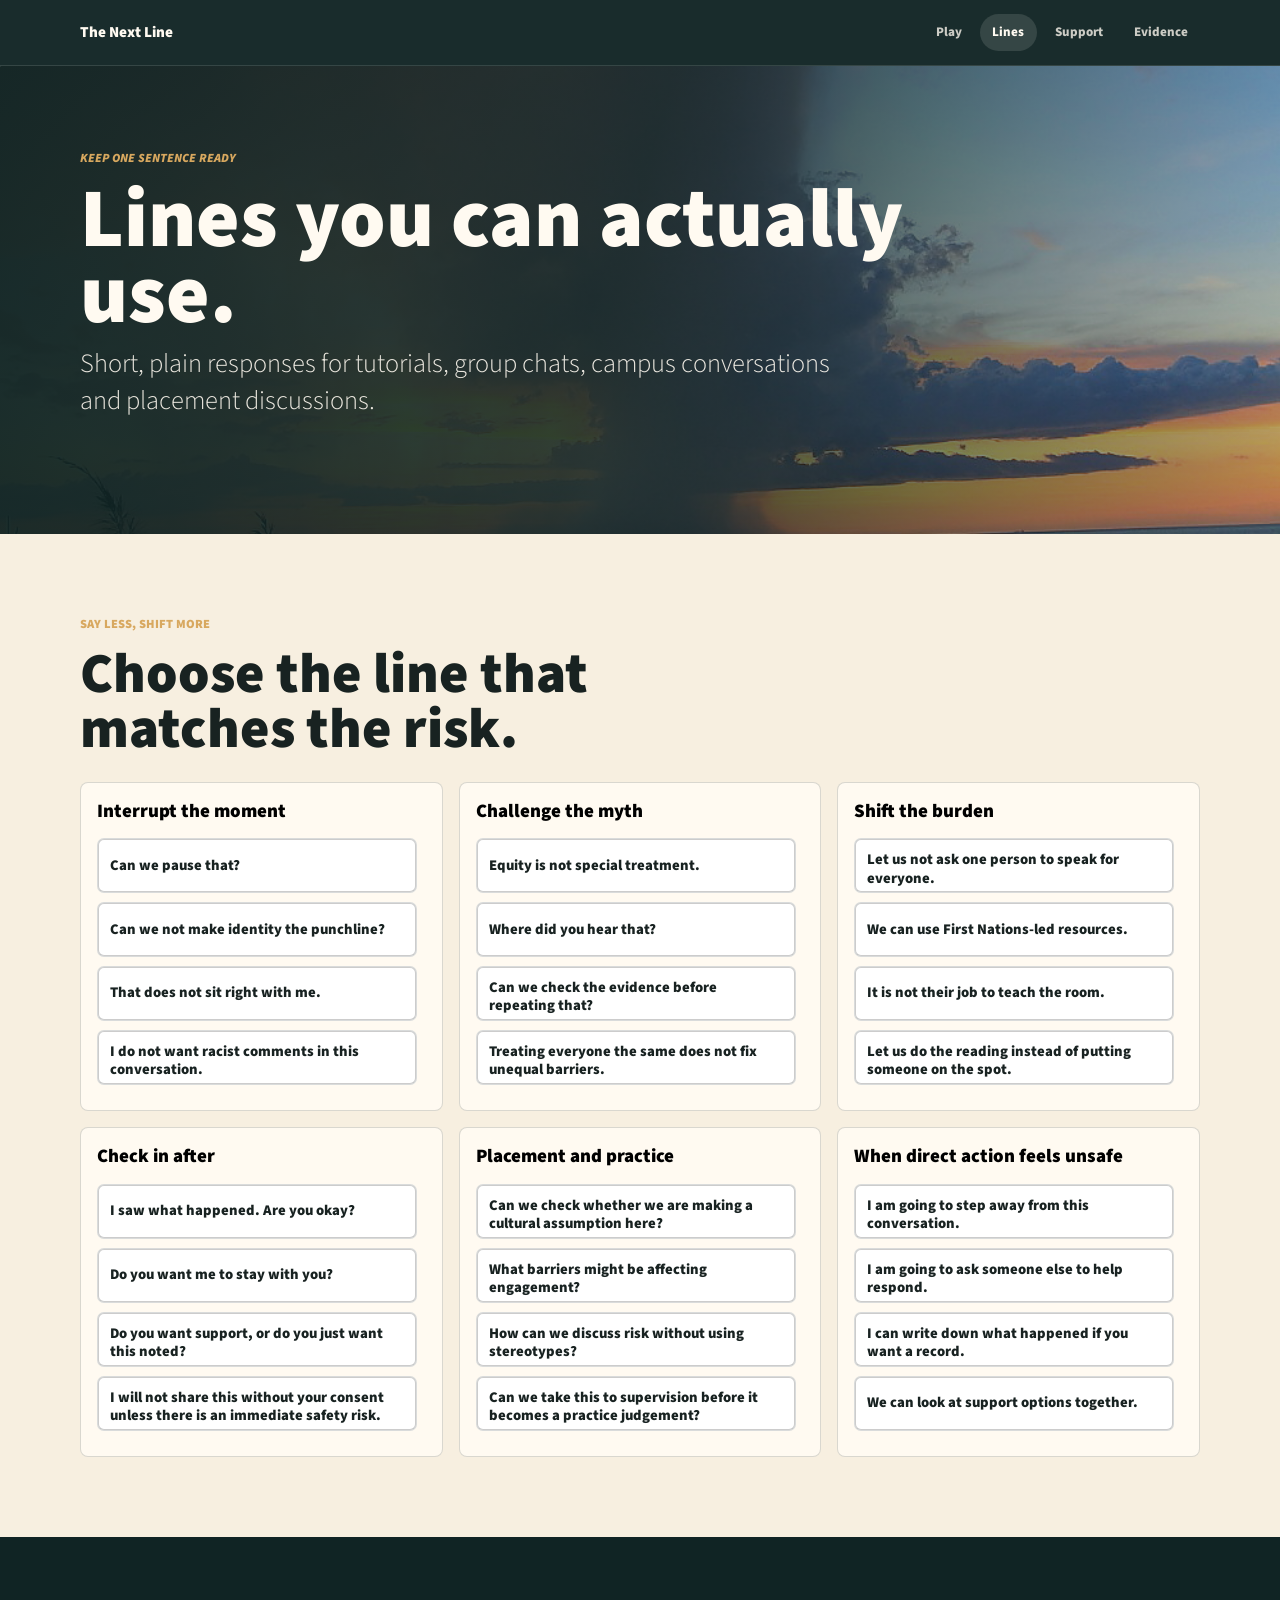
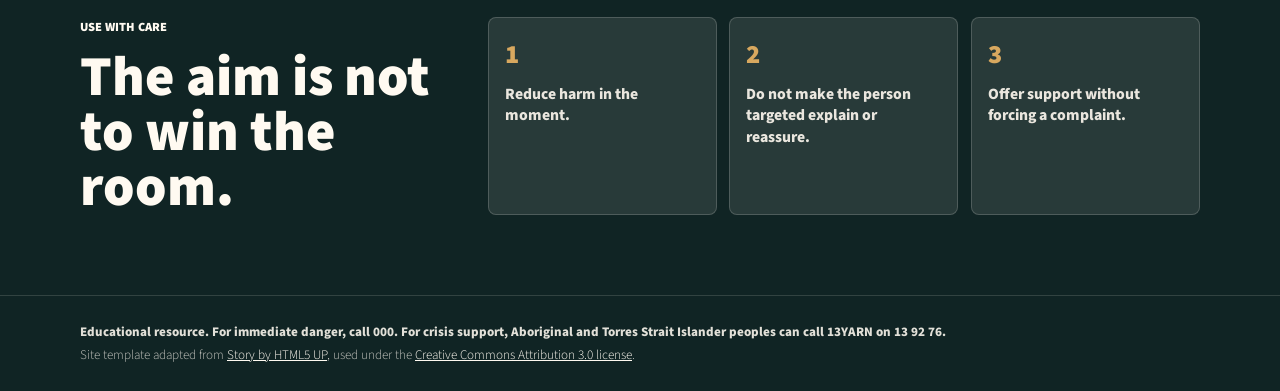
==== commit 66e2d092: "Rebuild campaign as next-line practice site" ====
--- a/act.html
+++ b/act.html
@@ -1,304 +1,141 @@
 <!DOCTYPE HTML>
+<!--
+	Adapted from Story by HTML5 UP
+	html5up.net | @ajlkn
+	Free for personal and commercial use under the CCA 3.0 license (html5up.net/license)
+-->
 <html lang="en">
 	<head>
-		<title>What To Do | Not Just a Comment</title>
+		<title>Lines | The Next Line</title>
 		<meta charset="utf-8" />
 		<meta name="viewport" content="width=device-width, initial-scale=1, user-scalable=no" />
-		<meta name="description" content="An interactive bystander response builder for anti-Indigenous racism in university settings." />
+		<meta name="description" content="Short lines CDU students can use when everyday anti-Indigenous racism shows up." />
 		<link rel="stylesheet" href="assets/css/main.css" />
 		<link rel="stylesheet" href="assets/css/campaign.css" />
 		<noscript><link rel="stylesheet" href="assets/css/noscript.css" /></noscript>
 	</head>
 	<body class="is-preload campaign-page">
 		<nav class="site-nav" aria-label="Main navigation">
-			<a class="brand" href="index.html">Not Just a Comment</a>
+			<a class="brand" href="index.html">The Next Line</a>
 			<div class="nav-links">
-				<a href="index.html">Home</a>
-				<a href="problem.html">The problem</a>
-				<a href="moments.html">Moments</a>
-				<a class="active" href="act.html">What to do</a>
-				<a href="watch.html">Watch</a>
+				<a href="index.html">Play</a>
+				<a class="active" href="act.html">Lines</a>
 				<a href="support.html">Support</a>
 				<a href="evidence.html">Evidence</a>
 			</div>
 		</nav>
+
 		<main>
-			<header class="page-hero">
-				<div class="hero-inner">
-					<p class="eyebrow">Build a response</p>
-					<h1>You do not need the perfect sentence.</h1>
-					<p class="lead">Choose the kind of moment and the level of safety. The page gives you one line and one follow-up step.</p>
+			<header class="page-hero compact-hero">
+				<div class="page-hero-inner">
+					<p class="eyebrow">Keep one sentence ready</p>
+					<h1>Lines you can actually use.</h1>
+					<p class="lead">Short, plain responses for tutorials, group chats, campus conversations and placement discussions.</p>
 				</div>
 			</header>
 
-			<section class="section alt">
-				<div class="builder-shell">
-					<div class="builder-controls">
-						<p class="eyebrow">Step 1</p>
-						<h2>What happened?</h2>
-						<div id="response-goals" class="button-palette" aria-label="Response goals"></div>
-						<p class="eyebrow second-step">Step 2</p>
-						<h2>How safe is it to speak now?</h2>
-						<div id="response-risk" class="button-palette compact" aria-label="Safety level">
-							<button type="button" data-risk="direct" class="active">Safe enough now</button>
-							<button type="button" data-risk="redirect">Keep it low-key</button>
-							<button type="button" data-risk="delay">Follow up later</button>
-						</div>
-					</div>
-					<article class="builder-output" aria-live="polite">
-						<p id="builder-label" class="feedback-label">Response</p>
-						<h3 id="builder-line"></h3>
-						<div class="response-strip">
-							<div>
-								<span>Use when</span>
-								<p id="builder-when"></p>
-							</div>
-							<div>
-								<span>Follow through</span>
-								<p id="builder-follow"></p>
-							</div>
-							<div>
-								<span>Avoid</span>
-								<p id="builder-avoid"></p>
-							</div>
-						</div>
-						<button id="copy-response" type="button">Copy response</button>
+			<section class="section lines-section">
+				<div class="section-header">
+					<p class="eyebrow">Say less, shift more</p>
+					<h2>Choose the line that matches the risk.</h2>
+				</div>
+				<div class="line-bank">
+					<article>
+						<h3>Interrupt the moment</h3>
+						<button type="button">Can we pause that?</button>
+						<button type="button">Can we not make identity the punchline?</button>
+						<button type="button">That does not sit right with me.</button>
+						<button type="button">I do not want racist comments in this conversation.</button>
+					</article>
+					<article>
+						<h3>Challenge the myth</h3>
+						<button type="button">Equity is not special treatment.</button>
+						<button type="button">Where did you hear that?</button>
+						<button type="button">Can we check the evidence before repeating that?</button>
+						<button type="button">Treating everyone the same does not fix unequal barriers.</button>
+					</article>
+					<article>
+						<h3>Shift the burden</h3>
+						<button type="button">Let us not ask one person to speak for everyone.</button>
+						<button type="button">We can use First Nations-led resources.</button>
+						<button type="button">It is not their job to teach the room.</button>
+						<button type="button">Let us do the reading instead of putting someone on the spot.</button>
+					</article>
+					<article>
+						<h3>Check in after</h3>
+						<button type="button">I saw what happened. Are you okay?</button>
+						<button type="button">Do you want me to stay with you?</button>
+						<button type="button">Do you want support, or do you just want this noted?</button>
+						<button type="button">I will not share this without your consent unless there is an immediate safety risk.</button>
+					</article>
+					<article>
+						<h3>Placement and practice</h3>
+						<button type="button">Can we check whether we are making a cultural assumption here?</button>
+						<button type="button">What barriers might be affecting engagement?</button>
+						<button type="button">How can we discuss risk without using stereotypes?</button>
+						<button type="button">Can we take this to supervision before it becomes a practice judgement?</button>
+					</article>
+					<article>
+						<h3>When direct action feels unsafe</h3>
+						<button type="button">I am going to step away from this conversation.</button>
+						<button type="button">I am going to ask someone else to help respond.</button>
+						<button type="button">I can write down what happened if you want a record.</button>
+						<button type="button">We can look at support options together.</button>
 					</article>
 				</div>
 			</section>
 
-			<section class="section">
-				<div class="section-header">
-					<p class="eyebrow">Phrase bank</p>
-					<h2>Open only the lines you need.</h2>
-					<p class="lead">These are short because people rarely use long speeches under pressure.</p>
-				</div>
-				<div class="accordion-grid">
-					<details>
-						<summary>Pause the moment</summary>
-						<p>"Can we pause for a second?"</p>
-						<p>"I do not think that joke lands well."</p>
-						<p>"That sounded like a stereotype."</p>
-					</details>
-					<details>
-						<summary>Shift the frame</summary>
-						<p>"Support programs are about equity."</p>
-						<p>"Fairness includes noticing racism."</p>
-						<p>"No report does not mean no harm."</p>
-					</details>
-					<details>
-						<summary>Reduce the burden</summary>
-						<p>"Let us not put one person on the spot."</p>
-						<p>"We can do the reading instead of asking one student to explain."</p>
-						<p>"I can help find a First Nations-led resource."</p>
-					</details>
-					<details>
-						<summary>Check in</summary>
-						<p>"I noticed what happened. Are you okay?"</p>
-						<p>"Would you like me to stay with you?"</p>
-						<p>"Do you want help finding support, or would you prefer space?"</p>
-					</details>
-					<details>
-						<summary>Identity policing</summary>
-						<p>"Identity is not something we judge by appearance."</p>
-						<p>"That is not an appropriate question to ask someone."</p>
-						<p>"Let us not make someone prove who they are."</p>
-					</details>
-					<details>
-						<summary>History denial</summary>
-						<p>"History still shapes current systems and trust."</p>
-						<p>"This is not just in the past."</p>
-						<p>"We need the context before making claims about fairness."</p>
-					</details>
-					<details>
-						<summary>Online spaces</summary>
-						<p>"I do not want racist memes in this chat."</p>
-						<p>"Please delete that. It is not okay here."</p>
-						<p>"This chat is still part of our learning space."</p>
-					</details>
-					<details>
-						<summary>Placement and practice</summary>
-						<p>"Can we check whether we are making a cultural assumption?"</p>
-						<p>"Let us take this to supervision before labelling the family."</p>
-						<p>"What would culturally safe practice require here?"</p>
-					</details>
-				</div>
-			</section>
-
-			<section class="section mist">
-				<div class="section-header">
-					<p class="eyebrow">Action types</p>
-					<h2>Choose the safest form of action.</h2>
-				</div>
-				<div class="flip-grid">
-					<button type="button" class="flip-card">
-						<span>Direct</span>
-						<strong>Name it now</strong>
-						<em>Use when it is safe enough to speak in the moment.</em>
-					</button>
-					<button type="button" class="flip-card">
-						<span>Redirect</span>
-						<strong>Move the room</strong>
-						<em>Use when a calm boundary and return to task is safer.</em>
-					</button>
-					<button type="button" class="flip-card">
-						<span>Delegate</span>
-						<strong>Bring in support</strong>
-						<em>Use when power, risk or repeated behaviour needs staff help.</em>
-					</button>
-					<button type="button" class="flip-card">
-						<span>Delay</span>
-						<strong>Check in later</strong>
-						<em>Use when public action may increase risk.</em>
-					</button>
+			<section class="section note-band">
+				<div class="note-layout">
+					<div>
+						<p class="eyebrow">Use with care</p>
+						<h2>The aim is not to win the room.</h2>
+					</div>
+					<div class="principle-grid">
+						<article>
+							<span>1</span>
+							<p>Reduce harm in the moment.</p>
+						</article>
+						<article>
+							<span>2</span>
+							<p>Do not make the person targeted explain or reassure.</p>
+						</article>
+						<article>
+							<span>3</span>
+							<p>Offer support without forcing a complaint.</p>
+						</article>
+					</div>
 				</div>
 			</section>
 		</main>
+
 		<footer class="site-footer">
-			<p class="disclaimer">Educational resource. For official support and reporting options, use the links on the Support page.</p>
-			<p>Site template adapted from <a href="https://html5up.net/story">Story by HTML5 UP</a>.</p>
+			<p class="disclaimer">Educational resource. For immediate danger, call 000. For crisis support, Aboriginal and Torres Strait Islander peoples can call 13YARN on 13 92 76.</p>
+			<p>Site template adapted from <a href="https://html5up.net/story">Story by HTML5 UP</a>, used under the <a href="https://html5up.net/license">Creative Commons Attribution 3.0 license</a>.</p>
 		</footer>
+
 		<script src="assets/js/jquery.min.js"></script>
+		<script src="assets/js/jquery.scrollex.min.js"></script>
+		<script src="assets/js/jquery.scrolly.min.js"></script>
+		<script src="assets/js/browser.min.js"></script>
+		<script src="assets/js/breakpoints.min.js"></script>
+		<script src="assets/js/util.js"></script>
 		<script src="assets/js/main.js"></script>
 		<script>
-			const responseOptions = [
-				{
-					id: 'joke',
-					label: 'A joke or stereotype',
-					when: 'A comment turns identity into a punchline or repeats a stereotype.',
-					avoid: 'Do not ask the person targeted to explain why it hurt.',
-					lines: {
-						direct: 'Can we not make people the punchline?',
-						redirect: 'That sounded like a stereotype. Let us get back to the task.',
-						delay: 'I noticed that comment earlier. Are you okay, and do you want support?'
-					},
-					follow: {
-						direct: 'Keep it short. Then check in privately.',
-						redirect: 'Move the group away from the joke and make the boundary visible.',
-						delay: 'Offer options without forcing a complaint.'
+			document.querySelectorAll('.line-bank button').forEach((button) => {
+				button.addEventListener('click', async () => {
+					try {
+						await navigator.clipboard.writeText(button.textContent);
+						const original = button.textContent;
+						button.textContent = 'Copied';
+						setTimeout(() => { button.textContent = original; }, 900);
+					} catch {
+						const original = button.textContent;
+						button.textContent = 'Copy failed';
+						setTimeout(() => { button.textContent = original; }, 900);
 					}
-				},
-				{
-					id: 'equity',
-					label: 'Special treatment talk',
-					when: 'Equity support is framed as unfair advantage.',
-					avoid: 'Do not make one student defend support programs or their place at university.',
-					lines: {
-						direct: 'Support programs are about equity, not unfair advantage.',
-						redirect: 'We need the context before calling support unfair.',
-						delay: 'That comment about support programs stayed with me. It is worth challenging.'
-					},
-					follow: {
-						direct: 'Keep the focus on systems and unequal conditions.',
-						redirect: 'Return to the work without letting the myth sit unchallenged.',
-						delay: 'Share a First Nations-led or university equity resource later.'
-					}
-				},
-				{
-					id: 'burden',
-					label: 'One student is put on the spot',
-					when: 'Someone is asked to represent, explain or educate the room.',
-					avoid: 'Do not turn curiosity into unpaid cultural labour.',
-					lines: {
-						direct: 'Let us not put one person on the spot. We can do the reading.',
-						redirect: 'Can we use a First Nations-led resource for this?',
-						delay: 'I noticed you were put on the spot. Did that feel okay, or would support help?'
-					},
-					follow: {
-						direct: 'Suggest a resource and move responsibility back to the group.',
-						redirect: 'Take the pressure off the individual student.',
-						delay: 'Respect their answer. Do not ask them to reassure you.'
-					}
-				},
-				{
-					id: 'identity',
-					label: 'Identity is questioned',
-					when: 'Someone comments on appearance, ancestry, authenticity or whether a person is Aboriginal enough.',
-					avoid: 'Do not let identity become a public inspection.',
-					lines: {
-						direct: 'Identity is not something we judge by appearance.',
-						redirect: 'That question is not appropriate. Let us move on.',
-						delay: 'I am sorry that question was asked. Do you want me to help address it?'
-					},
-					follow: {
-						direct: 'Close the test. Do not invite more questions.',
-						redirect: 'Protect the person from having to prove who they are.',
-						delay: 'Offer support while leaving control with the person affected.'
-					}
-				},
-				{
-					id: 'practice',
-					label: 'Placement or practice assumption',
-					when: 'A client, family or community is described through deficit or cultural assumptions.',
-					avoid: 'Do not let a stereotype become professional judgement.',
-					lines: {
-						direct: 'Can we check whether we are making a cultural assumption here?',
-						redirect: 'This sounds like something to take to supervision before we label the family.',
-						delay: 'I want to revisit that debrief. I think we may have missed the cultural safety issue.'
-					},
-					follow: {
-						direct: 'Ask what evidence is present and what context is missing.',
-						redirect: 'Move the issue into supervision or a safer professional space.',
-						delay: 'Document the concern and seek advice if needed.'
-					}
-				}
-			];
-
-			let activeGoal = 0;
-			let activeRisk = 'direct';
-			const goals = document.getElementById('response-goals');
-			const riskButtons = document.querySelectorAll('#response-risk button');
-			const builderLabel = document.getElementById('builder-label');
-			const builderLine = document.getElementById('builder-line');
-			const builderWhen = document.getElementById('builder-when');
-			const builderFollow = document.getElementById('builder-follow');
-			const builderAvoid = document.getElementById('builder-avoid');
-
-			function renderResponse() {
-				const response = responseOptions[activeGoal];
-				builderLabel.textContent = response.label;
-				builderLine.textContent = response.lines[activeRisk];
-				builderWhen.textContent = response.when;
-				builderFollow.textContent = response.follow[activeRisk];
-				builderAvoid.textContent = response.avoid;
-				document.querySelectorAll('#response-goals button').forEach((button, index) => {
-					button.classList.toggle('active', index === activeGoal);
-				});
-				riskButtons.forEach((button) => {
-					button.classList.toggle('active', button.dataset.risk === activeRisk);
-				});
-			}
-
-			responseOptions.forEach((response, index) => {
-				const button = document.createElement('button');
-				button.type = 'button';
-				button.textContent = response.label;
-				button.addEventListener('click', () => {
-					activeGoal = index;
-					renderResponse();
-				});
-				goals.appendChild(button);
-			});
-
-			riskButtons.forEach((button) => {
-				button.addEventListener('click', () => {
-					activeRisk = button.dataset.risk;
-					renderResponse();
 				});
 			});
-
-			document.getElementById('copy-response').addEventListener('click', async () => {
-				try {
-					await navigator.clipboard.writeText(builderLine.textContent);
-					document.getElementById('copy-response').textContent = 'Copied';
-					setTimeout(() => { document.getElementById('copy-response').textContent = 'Copy response'; }, 1200);
-				} catch {
-					document.getElementById('copy-response').textContent = 'Copy failed';
-					setTimeout(() => { document.getElementById('copy-response').textContent = 'Copy response'; }, 1200);
-				}
-			});
-
-			renderResponse();
 		</script>
 	</body>
 </html>
--- a/assets/css/campaign.css
+++ b/assets/css/campaign.css
@@ -1,23 +1,24 @@
 /*
-	Custom campaign layer for "Not Just a Comment".
+	Custom campaign layer for "The Next Line".
 	Template base: Story by HTML5 UP, CCA 3.0.
 */
 
 :root {
-	--ink: #172222;
-	--deep: #102224;
-	--deep-2: #193235;
+	--ink: #182221;
+	--deep: #102424;
+	--deep-2: #1f3534;
 	--paper: #fffaf1;
-	--sand: #f2e7d3;
-	--mist: #e8f0ed;
-	--eucalypt: #466c61;
-	--sea: #2d6470;
-	--ochre: #b85d32;
-	--clay: #7d3929;
-	--gold: #d6a35b;
-	--line: rgba(23, 34, 34, 0.16);
-	--soft-shadow: 0 22px 70px rgba(16, 34, 36, 0.15);
+	--chalk: #f7efe0;
+	--mist: #e7efeb;
+	--line: rgba(24, 34, 33, 0.16);
+	--eucalypt: #4e7162;
+	--sea: #2f6974;
+	--clay: #893d2c;
+	--ochre: #c46f3d;
+	--gold: #d8a85f;
+	--danger: #a33b2f;
 	--tight: min(1120px, calc(100vw - 40px));
+	--shadow: 0 24px 70px rgba(16, 36, 36, 0.16);
 }
 
 * {
@@ -26,12 +27,6 @@
 
 html {
 	scroll-behavior: smooth;
-}
-
-body {
-	background: var(--paper);
-	color: var(--ink);
-	letter-spacing: 0;
 }
 
 body,
@@ -43,6 +38,7 @@
 }
 
 body.campaign-page {
+	background: var(--paper);
 	min-width: 0;
 }
 
@@ -53,28 +49,29 @@
 .campaign-page h1,
 .campaign-page h2,
 .campaign-page h3,
-.campaign-page h4 {
-	color: var(--ink);
+.campaign-page h4,
+.campaign-page p {
 	letter-spacing: 0;
 }
 
 .site-nav {
 	align-items: center;
-	background: rgba(16, 34, 36, 0.96);
-	border-bottom: 1px solid rgba(255, 255, 255, 0.1);
+	background: rgba(16, 36, 36, 0.96);
+	border-bottom: 1px solid rgba(255, 250, 241, 0.12);
 	display: flex;
 	justify-content: space-between;
 	left: 0;
-	padding: 0.9rem max(1.1rem, calc((100vw - 1120px) / 2));
+	padding: 0.85rem max(1rem, calc((100vw - 1120px) / 2));
 	position: sticky;
 	right: 0;
 	top: 0;
-	z-index: 20;
+	z-index: 30;
 }
 
 .brand {
-	color: #fffaf1;
-	font-weight: 800;
+	color: var(--paper);
+	font-size: 0.95rem;
+	font-weight: 900;
 	text-decoration: none;
 }
 
@@ -86,10 +83,10 @@
 
 .nav-links a {
 	border-radius: 999px;
-	color: rgba(255, 250, 241, 0.8);
+	color: rgba(255, 250, 241, 0.78);
 	font-size: 0.82rem;
-	font-weight: 700;
-	padding: 0.55rem 0.85rem;
+	font-weight: 800;
+	padding: 0.5rem 0.78rem;
 	text-decoration: none;
 }
 
@@ -97,125 +94,144 @@
 .nav-links a:focus-visible,
 .nav-links a.active {
 	background: rgba(255, 250, 241, 0.12);
-	color: #fffaf1;
-}
-
-.hero-home {
+	color: var(--paper);
+}
+
+.nextline-hero,
+.page-hero {
 	background:
-		linear-gradient(100deg, rgba(16, 34, 36, 0.95) 0%, rgba(16, 34, 36, 0.78) 46%, rgba(16, 34, 36, 0.25) 100%),
+		linear-gradient(105deg, rgba(16, 36, 36, 0.97) 0%, rgba(16, 36, 36, 0.86) 48%, rgba(16, 36, 36, 0.28) 100%),
 		url("../../images/casuarina-storm.jpg") center / cover;
-	color: #fffaf1;
-	min-height: calc(100vh - 4.5rem);
+	color: var(--paper);
 	overflow: hidden;
 	position: relative;
 }
 
-.hero-home::after,
-.page-hero::after,
-.feature-band::after {
-	background:
-		radial-gradient(circle at 20% 30%, rgba(214, 163, 91, 0.28), transparent 26rem),
-		linear-gradient(135deg, rgba(255, 255, 255, 0.05) 0 1px, transparent 1px 18px);
+.nextline-hero {
+	min-height: calc(94vh - 4.4rem);
+}
+
+.compact-hero {
+	min-height: 52vh;
+}
+
+.nextline-hero::after,
+.page-hero::after {
+	background: linear-gradient(135deg, rgba(255, 250, 241, 0.08) 0 1px, transparent 1px 22px);
 	content: "";
 	inset: 0;
 	pointer-events: none;
 	position: absolute;
 }
 
-.hero-inner {
+.nextline-hero-inner,
+.page-hero-inner {
 	margin: 0 auto;
 	max-width: var(--tight);
-	padding: 7.2rem 0 5.5rem;
 	position: relative;
 	z-index: 2;
+}
+
+.nextline-hero-inner {
+	padding: 7.4rem 0 5.4rem;
+}
+
+.page-hero-inner {
+	padding: 5.8rem 0 4.8rem;
 }
 
 .eyebrow {
 	color: var(--gold);
 	font-size: 0.78rem;
-	font-weight: 800;
-	letter-spacing: 0.12em;
-	margin-bottom: 0.85rem;
+	font-weight: 900;
+	letter-spacing: 0.1em;
+	margin-bottom: 0.8rem;
 	text-transform: uppercase;
 }
 
-.hero-home h1,
+.nextline-hero h1,
 .page-hero h1 {
-	color: #fffaf1;
-	font-size: clamp(3.7rem, 10vw, 8.5rem);
-	font-weight: 900;
-	line-height: 0.88;
-	margin: 0 0 1.4rem;
-	max-width: 8.2em;
-}
-
-.hero-home .lead,
-.page-hero .lead {
+	color: var(--paper);
+	font-size: clamp(3rem, 8vw, 7rem);
+	font-weight: 900;
+	line-height: 0.92;
+	margin: 0 0 1.35rem;
+	max-width: 9em;
+}
+
+.compact-hero h1 {
+	font-size: clamp(2.7rem, 6.5vw, 5.9rem);
+	max-width: 10em;
+}
+
+.lead {
 	color: rgba(255, 250, 241, 0.9);
-	font-size: clamp(1.25rem, 2.3vw, 1.9rem);
+	font-size: clamp(1.12rem, 2.1vw, 1.65rem);
 	font-style: normal;
-	line-height: 1.35;
-	max-width: 42rem;
-}
-
-.hero-line {
+	line-height: 1.42;
+	max-width: 48rem;
+}
+
+.hero-question {
 	border-left: 5px solid var(--gold);
-	color: #fffaf1;
-	font-size: 1.22rem;
-	font-weight: 800;
-	margin: 2.1rem 0;
+	color: var(--paper);
+	font-size: clamp(1.35rem, 3vw, 2.2rem);
+	font-weight: 900;
+	line-height: 1.1;
+	margin: 2rem 0 0;
 	padding-left: 1rem;
 }
 
 .hero-actions,
-.inline-actions {
+.challenge-actions {
 	display: flex;
 	flex-wrap: wrap;
-	gap: 0.75rem;
-	margin-top: 2rem;
-}
-
-.buttonish {
+	gap: 0.7rem;
+	margin-top: 1.5rem;
+}
+
+.buttonish,
+.challenge-actions button,
+.ghost-button {
 	align-items: center;
-	background: #fffaf1;
+	background: var(--paper);
 	border: 1px solid transparent;
 	border-radius: 7px;
 	color: var(--deep) !important;
+	cursor: pointer;
 	display: inline-flex;
-	font-size: 0.84rem;
+	font-family: inherit;
+	font-size: 0.82rem;
 	font-weight: 900;
 	justify-content: center;
-	min-height: 3rem;
-	padding: 0 1.1rem;
+	min-height: 2.85rem;
+	padding: 0 1rem;
 	text-decoration: none;
 	text-transform: uppercase;
+	white-space: normal;
 }
 
 .buttonish.alt {
 	background: transparent;
-	border-color: rgba(255, 250, 241, 0.55);
-	color: #fffaf1 !important;
-}
-
-.buttonish.dark {
-	background: var(--deep);
-	color: #fffaf1 !important;
-}
-
-.buttonish.ghost {
+	border-color: rgba(255, 250, 241, 0.54);
+	color: var(--paper) !important;
+}
+
+.buttonish.ghost,
+.ghost-button {
 	background: transparent;
 	border-color: var(--line);
 	color: var(--deep) !important;
 }
 
-.buttonish:hover,
-.buttonish:focus-visible {
-	transform: translateY(-1px);
+.challenge-actions button:disabled {
+	cursor: default;
+	opacity: 0.65;
 }
 
 .image-credit {
 	bottom: 1rem;
-	color: rgba(255, 250, 241, 0.72);
+	color: rgba(255, 250, 241, 0.75);
 	font-size: 0.72rem;
 	position: absolute;
 	right: max(1rem, calc((100vw - 1120px) / 2));
@@ -223,110 +239,117 @@
 }
 
 .image-credit a {
-	color: rgba(255, 250, 241, 0.9);
-}
-
-.interactive-hero {
-	background:
-		linear-gradient(100deg, rgba(16, 34, 36, 0.97) 0%, rgba(16, 34, 36, 0.82) 48%, rgba(16, 34, 36, 0.18) 100%),
-		url("../../images/casuarina-storm.jpg") center / cover;
-	color: #fffaf1;
-	min-height: calc(92vh - 4.5rem);
-	overflow: hidden;
-	position: relative;
-}
-
-.interactive-hero::after {
-	background: linear-gradient(135deg, rgba(255, 255, 255, 0.05) 0 1px, transparent 1px 18px);
-	content: "";
-	inset: 0;
-	pointer-events: none;
-	position: absolute;
-}
-
-.interactive-hero-inner {
+	color: rgba(255, 250, 241, 0.95);
+}
+
+.section,
+.practice-section,
+.card-section {
+	padding: 5rem max(1.25rem, calc((100vw - 1120px) / 2));
+}
+
+.section-header {
+	margin: 0 auto 1.5rem;
+	max-width: var(--tight);
+}
+
+.section-header h2,
+.practice-intro h2,
+.card-layout h2,
+.note-layout h2 {
+	color: var(--ink);
+	font-size: clamp(2rem, 4.4vw, 4.2rem);
+	font-weight: 900;
+	line-height: 0.98;
+	margin: 0;
+	max-width: 9.5em;
+}
+
+.practice-section {
+	background: var(--chalk);
+}
+
+.practice-layout {
+	display: grid;
+	gap: 1.2rem;
+	grid-template-columns: 0.9fr 1.1fr;
 	margin: 0 auto;
 	max-width: var(--tight);
-	padding: 7.6rem 0 5.8rem;
-	position: relative;
-	z-index: 2;
-}
-
-.interactive-hero h1 {
-	color: #fffaf1;
-	font-size: clamp(3.3rem, 8.5vw, 7.2rem);
-	font-weight: 900;
-	line-height: 0.92;
-	margin: 0 0 1.4rem;
-	max-width: 8.6em;
-}
-
-.interactive-hero .lead {
-	color: rgba(255, 250, 241, 0.9);
-	font-size: clamp(1.2rem, 2.1vw, 1.75rem);
-	font-style: normal;
-	line-height: 1.35;
-	max-width: 46rem;
-}
-
-.interactive-stage {
+}
+
+.practice-intro,
+.practice-card,
+.line-card,
+.support-choice,
+.support-directory article,
+.evidence-grid article,
+.line-bank article,
+.reference-list {
+	background: var(--paper);
+	border: 1px solid var(--line);
+	border-radius: 8px;
+	box-shadow: var(--shadow);
+}
+
+.practice-intro {
+	align-self: start;
+	padding: clamp(1.15rem, 2.5vw, 1.8rem);
+	position: sticky;
+	top: 5.1rem;
+}
+
+.practice-intro p:not(.eyebrow),
+.card-layout p,
+.support-choice p,
+.support-directory p,
+.evidence-grid p,
+.reference-list p {
+	color: rgba(24, 34, 33, 0.76);
+	font-size: 1rem;
+	line-height: 1.55;
+}
+
+.scenario-list {
+	display: grid;
+	gap: 0.6rem;
+	margin-top: 1.2rem;
+}
+
+.scenario-list button,
+.line-bank button {
+	background: #ffffff;
+	border: 1px solid var(--line);
+	border-radius: 7px;
+	color: var(--ink) !important;
+	cursor: pointer;
+	font: inherit;
+	font-size: 0.92rem;
+	font-weight: 850;
+	letter-spacing: 0;
+	line-height: 1.25;
+	min-height: 3.05rem;
+	overflow: visible;
+	overflow-wrap: anywhere;
+	padding: 0.75rem;
+	text-align: left;
+	text-overflow: clip;
+	text-transform: none;
+	white-space: normal;
+	width: 100%;
+}
+
+.scenario-list button.active {
 	background: var(--deep);
-	color: #fffaf1;
-	padding: 5rem max(1.25rem, calc((100vw - 1120px) / 2));
-}
-
-.stage-shell {
-	display: grid;
-	gap: 2rem;
-	grid-template-columns: 0.78fr 1.22fr;
-	margin: 0 auto;
-	max-width: var(--tight);
-}
-
-.stage-intro {
-	align-self: center;
-}
-
-.stage-intro h2 {
-	color: #fffaf1;
-	font-size: clamp(2.3rem, 4.6vw, 4.5rem);
-	font-weight: 900;
-	line-height: 0.98;
-	margin-bottom: 1rem;
-}
-
-.stage-intro p:not(.eyebrow) {
-	color: rgba(255, 250, 241, 0.82);
-	font-size: 1.08rem;
-	line-height: 1.55;
-}
-
-.stage-intro strong {
-	color: #fffaf1;
-	font-weight: 900;
-}
-
-.challenge-card {
-	background: #fffaf1;
-	border: 1px solid rgba(255, 250, 241, 0.2);
-	border-radius: 8px;
-	box-shadow: 0 30px 80px rgba(0, 0, 0, 0.26);
-	color: var(--ink);
-	min-height: 39rem;
-	padding: clamp(1rem, 2.2vw, 1.8rem);
-}
-
-.game-card {
+	border-color: var(--deep);
+	color: var(--paper) !important;
+}
+
+.practice-card {
 	min-height: 44rem;
-}
-
-.game-hud {
-	display: grid;
-	gap: 1rem;
-	margin-bottom: 1rem;
-}
-
-.challenge-topline {
+	padding: clamp(1rem, 2.2vw, 1.7rem);
+}
+
+.practice-topline {
 	align-items: center;
 	display: grid;
 	gap: 1rem;
@@ -334,131 +357,75 @@
 	margin-bottom: 1rem;
 }
 
-.challenge-topline span {
+.practice-topline span {
 	color: var(--clay);
-	font-size: 0.82rem;
+	font-size: 0.78rem;
 	font-weight: 900;
 	letter-spacing: 0.08em;
 	text-transform: uppercase;
 }
 
-.progress-track {
-	background: rgba(16, 34, 36, 0.12);
+.practice-meter {
+	background: rgba(16, 36, 36, 0.13);
 	border-radius: 999px;
-	height: 0.65rem;
+	height: 0.6rem;
 	overflow: hidden;
 }
 
-.progress-fill {
+.practice-meter div {
 	background: linear-gradient(90deg, var(--ochre), var(--gold));
 	border-radius: inherit;
 	height: 100%;
 	transition: width 220ms ease;
-	width: 20%;
-}
-
-.stat-board {
-	display: grid;
-	gap: 0.65rem;
-	grid-template-columns: repeat(3, minmax(0, 1fr));
-}
-
-.stat-card {
-	background: rgba(16, 34, 36, 0.06);
-	border: 1px solid var(--line);
-	border-radius: 8px;
-	padding: 0.75rem;
-}
-
-.stat-label {
-	color: var(--clay);
-	font-size: 0.72rem;
-	font-weight: 900;
-	letter-spacing: 0.08em;
-	text-transform: uppercase;
-}
-
-.stat-value {
-	font-size: 1.8rem;
-	font-weight: 900;
-	line-height: 1.1;
-	margin: 0.2rem 0 0.45rem;
-}
-
-.meter-track {
-	background: rgba(16, 34, 36, 0.12);
-	border-radius: 999px;
-	height: 0.52rem;
-	overflow: hidden;
-}
-
-.meter-fill {
-	border-radius: inherit;
-	height: 100%;
-	transition: width 260ms ease;
-	width: 0%;
-}
-
-.belonging-fill {
-	background: var(--eucalypt);
-}
-
-.safety-fill {
-	background: var(--sea);
-}
-
-.burden-fill {
-	background: var(--ochre);
-}
-
-.comment-panel {
+	width: 12.5%;
+}
+
+.scene-box {
 	background: var(--deep);
 	border-radius: 8px;
-	color: #fffaf1;
-	margin-bottom: 1.1rem;
-	min-height: 10.8rem;
-	padding: clamp(1rem, 2.2vw, 1.6rem);
+	color: var(--paper);
+	min-height: 17rem;
+	padding: clamp(1rem, 2.4vw, 1.7rem);
 }
 
 .comment-kicker {
 	color: var(--gold);
 	font-size: 0.78rem;
 	font-weight: 900;
-	letter-spacing: 0.12em;
-	margin-bottom: 0.6rem;
+	letter-spacing: 0.1em;
+	margin-bottom: 0.65rem;
 	text-transform: uppercase;
 }
 
-.comment-text {
-	color: #fffaf1;
-	font-size: clamp(2.1rem, 5vw, 4.2rem);
+.scene-box h3 {
+	color: var(--paper);
+	font-size: clamp(2rem, 5vw, 4.1rem);
 	font-weight: 900;
 	line-height: 0.98;
+	margin: 0 0 1rem;
+}
+
+.scene-box p:not(.comment-kicker) {
+	color: rgba(255, 250, 241, 0.84);
+	font-size: 1.02rem;
+	line-height: 1.45;
 	margin: 0;
-}
-
-.scene-panel {
-	display: flex;
-	flex-direction: column;
-	justify-content: space-between;
-}
-
-.scene-stakes {
-	color: rgba(255, 250, 241, 0.82);
-	font-size: 1rem;
-	line-height: 1.45;
-	margin: 1rem 0 0;
-	max-width: 36rem;
-}
-
-.challenge-prompt h3 {
+	max-width: 39rem;
+}
+
+.choice-area {
+	margin-top: 1rem;
+}
+
+.choice-area h4 {
 	font-size: 1.05rem;
-	margin-bottom: 0.85rem;
+	font-weight: 900;
+	margin: 0 0 0.8rem;
 }
 
 .choice-grid {
 	display: grid;
-	gap: 0.7rem;
+	gap: 0.68rem;
 }
 
 .choice-button {
@@ -471,40 +438,48 @@
 	font: inherit;
 	font-size: 0.98rem;
 	font-weight: 800;
+	letter-spacing: 0;
 	line-height: 1.35;
 	min-height: 4rem;
+	overflow: visible;
+	overflow-wrap: anywhere;
 	padding: 0.85rem 1rem;
 	text-align: left;
+	text-overflow: clip;
+	text-transform: none;
 	transition: border-color 160ms ease, box-shadow 160ms ease, transform 160ms ease;
+	white-space: normal;
 	width: 100%;
 }
 
 .choice-button:hover,
-.choice-button:focus-visible {
+.choice-button:focus-visible,
+.line-bank button:hover,
+.line-bank button:focus-visible {
 	border-color: var(--sea);
-	box-shadow: 0 12px 28px rgba(16, 34, 36, 0.14);
+	box-shadow: 0 12px 28px rgba(16, 36, 36, 0.14);
 	transform: translateY(-1px);
 }
 
 .choice-button:disabled {
 	cursor: default;
-	opacity: 0.8;
+	opacity: 0.82;
 	transform: none;
 }
 
 .choice-button.is-best {
-	background: rgba(70, 108, 97, 0.14);
+	background: rgba(78, 113, 98, 0.14);
 	border-color: var(--eucalypt);
 }
 
 .choice-button.is-risky {
-	background: rgba(184, 93, 50, 0.1);
+	background: rgba(196, 111, 61, 0.11);
 	border-color: var(--ochre);
 }
 
-.feedback-panel {
-	background: rgba(70, 108, 97, 0.1);
-	border: 1px solid rgba(70, 108, 97, 0.24);
+.response-feedback {
+	background: rgba(78, 113, 98, 0.1);
+	border: 1px solid rgba(78, 113, 98, 0.25);
 	border-radius: 8px;
 	margin-top: 1rem;
 	padding: 1rem;
@@ -512,25 +487,27 @@
 
 .feedback-label {
 	color: var(--clay);
-	font-size: 0.76rem;
+	font-size: 0.74rem;
 	font-weight: 900;
 	letter-spacing: 0.1em;
 	margin-bottom: 0.35rem;
 	text-transform: uppercase;
 }
 
-.feedback-panel h3 {
-	font-size: 1.2rem;
-	margin-bottom: 0.4rem;
-}
-
-.feedback-panel p {
+.response-feedback h4 {
+	font-size: 1.18rem;
+	font-weight: 900;
+	margin: 0 0 0.45rem;
+}
+
+.response-feedback p {
+	color: rgba(24, 34, 33, 0.78);
 	font-size: 0.96rem;
 	line-height: 1.5;
 	margin-bottom: 0.75rem;
 }
 
-.impact-grid {
+.impact-row {
 	display: grid;
 	gap: 0.55rem;
 	grid-template-columns: repeat(3, minmax(0, 1fr));
@@ -538,7 +515,7 @@
 }
 
 .impact-pill {
-	background: #fffaf1;
+	background: var(--paper);
 	border: 1px solid var(--line);
 	border-left: 4px solid var(--eucalypt);
 	border-radius: 8px;
@@ -546,1141 +523,414 @@
 }
 
 .impact-pill.risk {
-	border-left-color: var(--ochre);
+	border-left-color: var(--danger);
 }
 
 .impact-pill span {
 	color: var(--clay);
 	display: block;
-	font-size: 0.68rem;
-	font-weight: 900;
-	letter-spacing: 0.08em;
+	font-size: 0.72rem;
+	font-weight: 900;
 	text-transform: uppercase;
 }
 
 .impact-pill strong {
+	color: var(--ink);
 	display: block;
-	font-size: 1.4rem;
+	font-size: 1.35rem;
 	font-weight: 900;
 	line-height: 1.1;
-	margin-top: 0.1rem;
-}
-
-.copy-line {
-	align-items: stretch;
-	background: #fffaf1;
+	margin-top: 0.2rem;
+}
+
+.keep-line {
+	background: var(--paper);
 	border: 1px solid var(--line);
 	border-radius: 8px;
 	display: grid;
-	gap: 0.6rem;
-	grid-template-columns: 1fr auto;
-	margin-bottom: 0.9rem;
-	padding: 0.65rem;
-}
-
-.copy-line span {
-	align-items: center;
-	display: flex;
-	font-weight: 900;
+	gap: 0.35rem;
+	padding: 0.85rem;
+}
+
+.keep-line span {
+	color: var(--clay);
+	font-size: 0.72rem;
+	font-weight: 900;
+	text-transform: uppercase;
+}
+
+.keep-line strong {
+	font-size: 1.05rem;
 	line-height: 1.35;
-	padding: 0 0.35rem;
-}
-
-.copy-line button,
-.challenge-actions button {
+}
+
+.card-section {
 	background: var(--deep);
-	border: 1px solid var(--deep);
+	color: var(--paper);
+}
+
+.card-layout {
+	display: grid;
+	gap: 1.4rem;
+	grid-template-columns: 0.75fr 1.25fr;
+	margin: 0 auto;
+	max-width: var(--tight);
+}
+
+.card-layout h2,
+.card-layout .eyebrow {
+	color: var(--paper);
+}
+
+.card-layout > div > p {
+	color: rgba(255, 250, 241, 0.82);
+}
+
+.line-card {
+	color: var(--ink);
+	padding: clamp(1.1rem, 2.5vw, 1.7rem);
+}
+
+.line-card h3 {
+	font-size: clamp(1.6rem, 3vw, 2.4rem);
+	font-weight: 900;
+	margin: 0 0 1rem;
+}
+
+.line-card ol {
+	margin: 0 0 1rem 1.2rem;
+}
+
+.line-card li {
+	font-size: 1.02rem;
+	line-height: 1.5;
+	margin: 0.4rem 0;
+}
+
+.card-rules {
+	display: grid;
+	gap: 0.55rem;
+	grid-template-columns: repeat(3, minmax(0, 1fr));
+	margin-top: 1rem;
+}
+
+.card-rules span {
+	background: var(--mist);
 	border-radius: 7px;
-	color: #fffaf1;
-	cursor: pointer;
-	font: inherit;
-	font-size: 0.82rem;
-	font-weight: 900;
-	min-height: 2.6rem;
-	padding: 0 0.9rem;
-	text-transform: uppercase;
-}
-
-.challenge-actions {
-	display: flex;
-	flex-wrap: wrap;
-	gap: 0.65rem;
-}
-
-.challenge-actions .ghost-button {
-	background: transparent;
-	border-color: var(--line);
-	color: var(--deep);
-}
-
-.result-panel {
-	background: rgba(70, 108, 97, 0.1);
-	border: 1px solid rgba(70, 108, 97, 0.24);
+	font-size: 0.86rem;
+	font-weight: 850;
+	line-height: 1.25;
+	padding: 0.75rem;
+}
+
+.lines-section {
+	background: var(--chalk);
+}
+
+.line-bank {
+	display: grid;
+	gap: 1rem;
+	grid-template-columns: repeat(3, minmax(0, 1fr));
+	margin: 0 auto;
+	max-width: var(--tight);
+}
+
+.line-bank article {
+	box-shadow: none;
+	padding: 1rem;
+}
+
+.line-bank h3 {
+	font-size: 1.18rem;
+	font-weight: 900;
+	margin: 0 0 0.85rem;
+}
+
+.line-bank button {
+	margin-bottom: 0.55rem;
+}
+
+.note-band {
+	background: var(--deep);
+	color: var(--paper);
+}
+
+.note-layout {
+	display: grid;
+	gap: 1.5rem;
+	grid-template-columns: 0.7fr 1.3fr;
+	margin: 0 auto;
+	max-width: var(--tight);
+}
+
+.note-layout h2,
+.note-layout .eyebrow {
+	color: var(--paper);
+}
+
+.principle-grid {
+	display: grid;
+	gap: 0.8rem;
+	grid-template-columns: repeat(3, minmax(0, 1fr));
+}
+
+.principle-grid article {
+	background: rgba(255, 250, 241, 0.1);
+	border: 1px solid rgba(255, 250, 241, 0.18);
 	border-radius: 8px;
-	padding: 1.2rem;
-}
-
-.result-panel h3 {
-	font-size: clamp(2rem, 4vw, 3.4rem);
+	padding: 1rem;
+}
+
+.principle-grid span {
+	color: var(--gold);
+	display: block;
+	font-size: 1.65rem;
+	font-weight: 900;
+	margin-bottom: 0.45rem;
+}
+
+.principle-grid p {
+	color: rgba(255, 250, 241, 0.9);
+	font-size: 0.98rem;
+	font-weight: 800;
+	line-height: 1.35;
+	margin: 0;
+}
+
+.support-choice-section {
+	background: var(--chalk);
+}
+
+.support-choice-grid,
+.support-directory,
+.evidence-grid {
+	display: grid;
+	gap: 1rem;
+	margin: 0 auto;
+	max-width: var(--tight);
+}
+
+.support-choice-grid {
+	grid-template-columns: repeat(3, minmax(0, 1fr));
+}
+
+.support-choice,
+.support-directory article,
+.evidence-grid article {
+	box-shadow: none;
+	padding: clamp(1rem, 2.2vw, 1.4rem);
+}
+
+.support-choice > span,
+.evidence-grid article > span {
+	color: var(--ochre);
+	display: block;
+	font-size: 2rem;
 	font-weight: 900;
 	line-height: 1;
 	margin-bottom: 0.8rem;
 }
 
-.result-panel p {
-	font-size: 1rem;
-	line-height: 1.55;
-}
-
-.result-lines {
-	background: #fffaf1;
-	border: 1px solid var(--line);
-	border-radius: 8px;
-	margin: 1rem 0;
-	padding: 1rem;
-}
-
-.result-lines h4 {
-	color: var(--clay);
+.support-choice h2,
+.evidence-grid h2 {
+	font-size: clamp(1.45rem, 2.8vw, 2.25rem);
+	font-weight: 900;
+	line-height: 1.05;
+	margin: 0 0 0.8rem;
+}
+
+.support-choice.urgent {
+	border-color: rgba(163, 59, 47, 0.35);
+}
+
+.support-choice a,
+.support-directory a {
+	background: var(--deep);
+	border-radius: 7px;
+	color: var(--paper) !important;
+	display: inline-flex;
 	font-size: 0.78rem;
 	font-weight: 900;
-	letter-spacing: 0.08em;
-	margin-bottom: 0.7rem;
+	margin-top: 0.4rem;
+	min-height: 2.65rem;
+	padding: 0.72rem 0.85rem;
+	text-decoration: none;
 	text-transform: uppercase;
 }
 
-.result-lines ol {
-	margin: 0 0 0 1.15rem;
-	padding: 0;
-}
-
-.result-lines li {
-	font-weight: 800;
-	line-height: 1.4;
-	margin: 0.5rem 0;
-}
-
-.interactive-panel {
+.directory-section {
 	background: var(--paper);
-	border: 1px solid var(--line);
-	border-radius: 12px;
-	box-shadow: var(--soft-shadow);
-	padding: clamp(1.1rem, 2.5vw, 1.8rem);
-}
-
-.panel-intro {
-	margin-bottom: 1.4rem;
-	max-width: 46rem;
-}
-
-.panel-intro h2 {
-	font-size: clamp(2rem, 4vw, 3.8rem);
-}
-
-.pattern-lab,
-.scenario-lab,
-.builder-shell {
-	display: grid;
-	gap: 1rem;
-	grid-template-columns: 0.9fr 1.1fr;
-}
-
-.pattern-menu,
-.moment-menu,
-.button-palette {
-	display: grid;
-	gap: 0.65rem;
-}
-
-.pattern-menu {
-	grid-template-columns: repeat(3, minmax(0, 1fr));
-}
-
-.pattern-menu button,
-.moment-menu button,
-.button-palette button,
-.scenario-tabs button {
-	background: #fffaf1;
-	border: 1px solid var(--line);
-	border-radius: 8px;
-	color: var(--ink) !important;
-	cursor: pointer;
-	font: inherit;
-	font-size: 0.88rem;
-	font-weight: 900;
-	line-height: 1.2;
-	min-height: 3.2rem;
-	padding: 0.75rem;
-	text-align: left;
-}
-
-.pattern-menu button.active,
-.moment-menu button.active,
-.button-palette button.active,
-.scenario-tabs button.active {
-	background: var(--deep);
-	border-color: var(--deep);
-	color: #fffaf1 !important;
-}
-
-.pattern-output,
-.scenario-board,
-.builder-output {
-	background: #fffaf1;
-	border: 1px solid var(--line);
-	border-radius: 12px;
-	box-shadow: var(--soft-shadow);
-	padding: clamp(1rem, 2.2vw, 1.5rem);
-}
-
-.pattern-output h3,
-.scenario-board h3,
-.builder-output h3 {
-	font-size: clamp(2rem, 4vw, 3.4rem);
-	font-weight: 900;
-	line-height: 1;
-	margin-bottom: 0.8rem;
-}
-
-.pattern-short,
-.scenario-top p:not(.feedback-label) {
-	color: rgba(23, 34, 34, 0.74);
+}
+
+.support-directory {
+	grid-template-columns: repeat(4, minmax(0, 1fr));
+}
+
+.support-directory article {
+	background: var(--chalk);
+}
+
+.support-directory h3 {
 	font-size: 1.08rem;
-	line-height: 1.5;
-}
-
-.response-strip {
-	display: grid;
-	gap: 0.75rem;
-	grid-template-columns: repeat(3, minmax(0, 1fr));
-	margin: 1rem 0;
-}
-
-.response-strip div {
-	background: rgba(70, 108, 97, 0.1);
-	border-left: 4px solid var(--eucalypt);
-	border-radius: 8px;
-	padding: 0.8rem;
-}
-
-.response-strip span {
-	color: var(--clay);
-	display: block;
-	font-size: 0.72rem;
-	font-weight: 900;
-	letter-spacing: 0.08em;
-	margin-bottom: 0.35rem;
-	text-transform: uppercase;
-}
-
-.response-strip p {
-	font-size: 0.95rem;
-	line-height: 1.45;
-	margin: 0;
-}
-
-.mini-meter-grid {
-	display: grid;
-	gap: 0.65rem;
-	grid-template-columns: repeat(3, minmax(0, 1fr));
-}
-
-.mini-meter-grid div {
-	background: var(--deep);
-	border-radius: 8px;
-	color: #fffaf1;
-	min-height: 4rem;
-	padding: 0.8rem;
-}
-
-.mini-meter-grid strong {
-	display: block;
-	font-size: 0.9rem;
-}
-
-.mini-meter-grid span {
-	background: linear-gradient(90deg, var(--ochre), var(--gold));
-	border-radius: 999px;
-	display: block;
-	height: 0.45rem;
-	margin-top: 0.7rem;
-	width: 76%;
-}
-
-.choice-stack {
-	display: grid;
-	gap: 0.8rem;
-}
-
-.choice-stack a {
-	background: rgba(255, 250, 241, 0.1);
-	border: 1px solid rgba(255, 250, 241, 0.18);
-	border-radius: 9px;
-	color: #fffaf1;
-	font-size: 1.1rem;
-	font-weight: 900;
-	padding: 1rem;
-	text-decoration: none;
-}
-
-.moment-menu {
+	font-weight: 900;
+	margin-bottom: 0.55rem;
+}
+
+.evidence-section {
+	background: var(--chalk);
+}
+
+.evidence-grid {
 	grid-template-columns: repeat(2, minmax(0, 1fr));
 }
 
-.scenario-tabs {
-	display: grid;
-	gap: 0.5rem;
-	grid-template-columns: repeat(4, minmax(0, 1fr));
-	margin: 1rem 0;
-}
-
-.scenario-detail {
-	background: rgba(70, 108, 97, 0.1);
-	border-left: 5px solid var(--eucalypt);
-	border-radius: 10px;
-	min-height: 9rem;
-	padding: 1rem;
-}
-
-.scenario-detail h4 {
-	color: var(--clay);
-	font-size: 0.85rem;
-	font-weight: 900;
-	letter-spacing: 0.08em;
-	margin-bottom: 0.55rem;
-	text-transform: uppercase;
-}
-
-.scenario-detail p {
-	font-size: 1.05rem;
-	line-height: 1.5;
-	margin: 0;
-}
-
-.scenario-actions {
-	display: flex;
-	flex-wrap: wrap;
-	gap: 0.65rem;
-	margin-top: 1rem;
-}
-
-.scenario-actions button,
-.builder-output button {
-	background: var(--deep);
-	border: 1px solid var(--deep);
-	border-radius: 7px;
-	color: #fffaf1 !important;
-	cursor: pointer;
-	font: inherit;
-	font-size: 0.82rem;
-	font-weight: 900;
-	min-height: 2.8rem;
-	padding: 0 0.9rem;
-	text-transform: uppercase;
-}
-
-.scenario-actions .ghost-button {
-	background: transparent;
-	border-color: var(--line);
-	color: var(--deep) !important;
-}
-
-.builder-controls h2 {
-	font-size: clamp(1.8rem, 3.2vw, 3rem);
-	margin-bottom: 0.8rem;
-}
-
-.second-step {
-	margin-top: 1.5rem;
-}
-
-.button-palette.compact {
-	grid-template-columns: repeat(3, minmax(0, 1fr));
-}
-
-.accordion-grid {
-	display: grid;
-	gap: 0.8rem;
-	grid-template-columns: repeat(4, minmax(0, 1fr));
-}
-
-.accordion-grid details {
-	background: #fffaf1;
-	border: 1px solid var(--line);
-	border-radius: 10px;
-	padding: 0.95rem;
-}
-
-.accordion-grid summary {
-	color: var(--clay);
-	cursor: pointer;
-	font-weight: 900;
-	line-height: 1.3;
-}
-
-.accordion-grid p {
-	border-left: 4px solid var(--ochre);
-	font-size: 0.94rem;
-	font-weight: 800;
-	line-height: 1.35;
-	margin: 0.75rem 0 0;
-	padding-left: 0.75rem;
-}
-
-.flip-grid {
-	display: grid;
-	gap: 0.9rem;
-	grid-template-columns: repeat(4, minmax(0, 1fr));
-}
-
-.flip-card {
-	background: var(--deep);
-	border: 0;
-	border-radius: 10px;
-	color: #fffaf1;
-	cursor: default;
-	display: grid;
-	gap: 0.55rem;
-	min-height: 11rem;
-	padding: 1rem;
-	text-align: left;
-}
-
-.flip-card span {
-	color: var(--gold);
-	font-size: 0.72rem;
-	font-weight: 900;
-	letter-spacing: 0.08em;
-	text-transform: uppercase;
-}
-
-.flip-card strong {
-	color: #fffaf1;
-	font-size: 1.5rem;
-	line-height: 1.05;
-}
-
-.flip-card em {
-	color: rgba(255, 250, 241, 0.78);
-	font-style: normal;
-	line-height: 1.4;
-}
-
-.poster-grid {
-	display: grid;
-	gap: 1rem;
-	grid-template-columns: repeat(5, minmax(0, 1fr));
-}
-
-.poster-grid article {
-	background: var(--deep);
-	border-radius: 8px;
-	color: #fffaf1;
-	display: flex;
-	flex-direction: column;
-	justify-content: space-between;
-	min-height: 17rem;
-	padding: 1rem;
-}
-
-.poster-grid p {
-	color: var(--gold);
-	font-size: 0.92rem;
-	font-weight: 900;
-	line-height: 1.35;
-	margin-bottom: 1.2rem;
-}
-
-.poster-grid h3 {
-	color: #fffaf1;
-	font-size: clamp(1.25rem, 2.4vw, 1.8rem);
-	font-weight: 900;
-	line-height: 1.05;
-	margin: 0;
-}
-
-.action-band {
+.evidence-grid article {
+	min-height: 18rem;
+}
+
+.references-section {
 	background: var(--paper);
 }
 
-.action-layout {
-	align-items: center;
-	display: grid;
-	gap: 2rem;
-	grid-template-columns: 1fr auto;
-}
-
-.action-layout h2 {
-	font-size: clamp(2rem, 4vw, 3.8rem);
-	font-weight: 900;
-	line-height: 1;
-	margin-bottom: 0.8rem;
-}
-
-.action-layout p:not(.eyebrow) {
-	font-size: 1.05rem;
-	line-height: 1.55;
-	max-width: 42rem;
-}
-
-.section {
-	padding: 5rem max(1.25rem, calc((100vw - 1120px) / 2));
-}
-
-.section.alt {
-	background: var(--sand);
-}
-
-.section.mist {
-	background: var(--mist);
-}
-
-.section.dark {
-	background: var(--deep);
-	color: #fffaf1;
-}
-
-.section.dark h2,
-.section.dark h3,
-.section.dark p {
-	color: #fffaf1;
-}
-
-.section-header {
-	margin-bottom: 2.4rem;
-	max-width: 50rem;
-}
-
-.section-header.center {
-	margin-left: auto;
-	margin-right: auto;
-	text-align: center;
-}
-
-.section h2 {
-	font-size: clamp(2.2rem, 5vw, 4.4rem);
-	font-weight: 900;
-	line-height: 1;
-	margin-bottom: 1rem;
-}
-
-.section .lead {
-	color: rgba(23, 34, 34, 0.78);
-	font-size: 1.18rem;
-	font-style: normal;
-	line-height: 1.55;
-}
-
-.section.dark .lead {
-	color: rgba(255, 250, 241, 0.78);
-}
-
-.card-grid {
-	display: grid;
-	gap: 1rem;
-	grid-template-columns: repeat(3, minmax(0, 1fr));
-}
-
-.card-grid.two {
-	grid-template-columns: repeat(2, minmax(0, 1fr));
-}
-
-.card-grid.four {
-	grid-template-columns: repeat(4, minmax(0, 1fr));
-}
-
-.card {
-	background: rgba(255, 250, 241, 0.86);
-	border: 1px solid var(--line);
-	border-radius: 10px;
-	box-shadow: 0 1px 0 rgba(255, 255, 255, 0.7);
-	min-height: 100%;
-	padding: 1.4rem;
-}
-
-a.card {
-	color: inherit;
-	display: block;
-	text-decoration: none;
-}
-
-a.card:hover,
-a.card:focus-visible {
-	box-shadow: var(--soft-shadow);
-	transform: translateY(-2px);
-}
-
-.card.dark-card {
-	background: rgba(255, 255, 255, 0.08);
-	border-color: rgba(255, 255, 255, 0.14);
+.reference-list {
 	box-shadow: none;
-}
-
-.card h3 {
-	font-size: 1.35rem;
-	line-height: 1.2;
-	margin-bottom: 0.8rem;
-}
-
-.card p,
-.card li {
-	font-size: 0.98rem;
-	line-height: 1.55;
-}
-
-.card .number {
-	color: var(--ochre);
-	display: block;
-	font-size: 2.2rem;
-	font-weight: 900;
-	line-height: 1;
-	margin-bottom: 1rem;
-}
-
-.feature-band {
-	background: linear-gradient(135deg, var(--deep), var(--deep-2));
-	color: #fffaf1;
-	overflow: hidden;
-	position: relative;
-}
-
-.feature-layout {
-	align-items: center;
-	display: grid;
-	gap: 3rem;
-	grid-template-columns: 0.95fr 1.05fr;
 	margin: 0 auto;
 	max-width: var(--tight);
-	position: relative;
-	z-index: 2;
-}
-
-.feature-layout h2 {
-	color: #fffaf1;
-}
-
-.feature-layout p {
-	color: rgba(255, 250, 241, 0.82);
-}
-
-.big-quote {
-	border-left: 5px solid var(--gold);
-	color: #fffaf1;
-	font-size: clamp(1.6rem, 3vw, 2.8rem);
-	font-weight: 900;
-	line-height: 1.15;
+	padding: clamp(1rem, 2.2vw, 1.5rem);
+}
+
+.reference-list p {
+	border-bottom: 1px solid var(--line);
 	margin: 0;
-	padding-left: 1.2rem;
-}
-
-.impact-stack {
-	display: grid;
-	gap: 0.85rem;
-}
-
-.impact-stack article {
-	background: rgba(255, 250, 241, 0.08);
-	border: 1px solid rgba(255, 250, 241, 0.16);
-	border-left: 5px solid var(--gold);
-	border-radius: 10px;
-	padding: 1rem;
-}
-
-.impact-stack h3 {
-	color: #fffaf1;
-	font-size: 1.15rem;
-	margin-bottom: 0.35rem;
-}
-
-.impact-stack p {
-	color: rgba(255, 250, 241, 0.82);
-	font-size: 0.96rem;
-	line-height: 1.5;
-	margin: 0;
-}
-
-.page-hero {
-	background:
-		linear-gradient(105deg, rgba(16, 34, 36, 0.96), rgba(25, 50, 53, 0.8)),
-		url("../../images/casuarina-storm.jpg") center / cover;
-	color: #fffaf1;
-	overflow: hidden;
-	position: relative;
-}
-
-.page-hero .hero-inner {
-	padding: 5.8rem 0 4.6rem;
-}
-
-.page-hero h1 {
-	font-size: clamp(3rem, 7vw, 6rem);
-	max-width: 10em;
-}
-
-.moment-list {
-	display: grid;
-	gap: 1.1rem;
-}
-
-.moment-panel {
-	background: var(--paper);
-	border: 1px solid var(--line);
-	border-radius: 12px;
-	box-shadow: var(--soft-shadow);
-	display: grid;
-	gap: 1.3rem;
-	grid-template-columns: 0.6fr 1.4fr;
-	padding: 1.5rem;
-}
-
-.moment-tag {
+	padding: 0.8rem 0;
+}
+
+.reference-list p:last-child {
+	border-bottom: 0;
+}
+
+.site-footer {
 	background: var(--deep);
-	border-radius: 9px;
-	color: #fffaf1;
-	display: flex;
-	flex-direction: column;
-	justify-content: space-between;
-	min-height: 12rem;
-	padding: 1.2rem;
-}
-
-.moment-tag span {
-	color: var(--gold);
-	font-size: 0.78rem;
-	font-weight: 900;
-	letter-spacing: 0.08em;
-	text-transform: uppercase;
-}
-
-.moment-tag h2 {
-	color: #fffaf1;
-	font-size: 1.75rem;
-	margin: 1rem 0 0;
-}
-
-.moment-body {
-	display: grid;
-	gap: 1rem;
-	grid-template-columns: repeat(4, minmax(0, 1fr));
-}
-
-.mini-block h3 {
-	color: var(--clay);
-	font-size: 0.86rem;
-	letter-spacing: 0.08em;
-	margin-bottom: 0.35rem;
-	text-transform: uppercase;
-}
-
-.mini-block p {
-	font-size: 0.95rem;
-	line-height: 1.52;
-	margin: 0;
-}
-
-.prompt-block {
-	background: rgba(70, 108, 97, 0.1);
-	border-left: 4px solid var(--eucalypt);
-	border-radius: 8px;
-	padding: 0.85rem;
-}
-
-.toolkit-grid {
-	display: grid;
-	gap: 1rem;
-	grid-template-columns: repeat(6, minmax(0, 1fr));
-}
-
-.toolkit-step {
-	background: var(--deep);
-	border-radius: 10px;
-	color: #fffaf1;
-	min-height: 13rem;
-	padding: 1.1rem;
-}
-
-.toolkit-step span {
-	color: var(--gold);
-	display: block;
-	font-size: 2rem;
-	font-weight: 900;
-	line-height: 1;
-}
-
-.toolkit-step h3 {
-	color: #fffaf1;
-	font-size: 1.05rem;
-	margin: 1rem 0 0.5rem;
-}
-
-.toolkit-step p {
-	color: rgba(255, 250, 241, 0.82);
-	font-size: 0.9rem;
-	line-height: 1.45;
-}
-
-.phrase-bank {
-	display: grid;
-	gap: 1rem;
-	grid-template-columns: repeat(4, minmax(0, 1fr));
-}
-
-.phrase-group {
-	background: #fffaf1;
-	border: 1px solid var(--line);
-	border-radius: 9px;
-	padding: 1rem;
-}
-
-.phrase-group h3 {
-	color: var(--clay);
-	font-size: 0.86rem;
-	letter-spacing: 0.08em;
-	margin-bottom: 0.7rem;
-	text-transform: uppercase;
-}
-
-.phrase-group p {
-	border-left: 4px solid var(--ochre);
-	font-weight: 800;
-	line-height: 1.35;
-	margin: 0.65rem 0 0;
-	padding-left: 0.75rem;
-}
-
-.video-grid {
-	display: grid;
-	gap: 1.2rem;
-	grid-template-columns: repeat(2, minmax(0, 1fr));
-}
-
-.video-card {
-	background: var(--paper);
-	border: 1px solid var(--line);
-	border-radius: 12px;
-	box-shadow: var(--soft-shadow);
-	overflow: hidden;
-}
-
-.video-frame {
-	aspect-ratio: 16 / 9;
-	background: var(--deep);
-	width: 100%;
-}
-
-.video-frame iframe {
-	border: 0;
-	height: 100%;
-	width: 100%;
-}
-
-.video-card .video-copy {
-	padding: 1.2rem;
-}
-
-.video-card h3 {
-	font-size: 1.25rem;
-	margin-bottom: 0.5rem;
-}
-
-.video-card p {
-	font-size: 0.95rem;
-	line-height: 1.5;
-}
-
-.prompt-list {
-	border-top: 1px solid var(--line);
-	list-style: none;
-	margin: 1rem 0 0;
-	padding: 0.85rem 0 0;
-}
-
-.prompt-list li {
-	font-size: 0.9rem;
-	line-height: 1.45;
-	margin: 0.45rem 0;
-	padding-left: 0;
-}
-
-.prompt-list strong {
-	color: var(--clay);
-}
-
-.support-grid {
-	display: grid;
-	gap: 1rem;
-	grid-template-columns: 1.2fr 0.8fr;
-}
-
-.pathway-list {
-	display: grid;
-	gap: 0.8rem;
-}
-
-.support-steps {
-	display: grid;
-	gap: 0.8rem;
-	margin-bottom: 1rem;
-}
-
-.support-steps article {
-	background: rgba(255, 250, 241, 0.72);
-	border: 1px solid var(--line);
-	border-left: 4px solid var(--eucalypt);
-	border-radius: 10px;
-	padding: 1rem;
-}
-
-.support-steps h3 {
-	font-size: 1.08rem;
-	margin-bottom: 0.35rem;
-}
-
-.support-steps p {
-	font-size: 0.94rem;
-	line-height: 1.5;
-	margin: 0;
-}
-
-.pathway {
-	background: #fffaf1;
-	border: 1px solid var(--line);
-	border-radius: 10px;
-	padding: 1.1rem;
-}
-
-.pathway h3 {
-	font-size: 1.18rem;
-	margin-bottom: 0.35rem;
-}
-
-.pathway p {
-	font-size: 0.95rem;
-	line-height: 1.5;
-	margin-bottom: 0.55rem;
-}
-
-.evidence-list {
-	display: grid;
-	gap: 1rem;
-}
-
-.evidence-item {
-	background: #fffaf1;
-	border: 1px solid var(--line);
-	border-radius: 10px;
-	padding: 1.2rem;
-}
-
-.evidence-item h3 {
-	font-size: 1.15rem;
-	margin-bottom: 0.45rem;
-}
-
-.evidence-item p {
-	font-size: 0.96rem;
-	line-height: 1.55;
-	margin: 0;
-}
-
-.credits {
-	background: rgba(70, 108, 97, 0.1);
-	border-left: 5px solid var(--eucalypt);
-	border-radius: 10px;
-	margin-top: 1.6rem;
-	padding: 1.2rem;
-}
-
-.use-note {
-	background: rgba(184, 93, 50, 0.1);
-	border-left-color: var(--ochre);
-}
-
-.evidence-map {
-	background: #fffaf1;
-	border: 1px solid var(--line);
-	border-radius: 12px;
-	box-shadow: var(--soft-shadow);
-	overflow: hidden;
-}
-
-.evidence-row {
-	border-top: 1px solid var(--line);
-	display: grid;
-	grid-template-columns: repeat(3, minmax(0, 1fr));
-}
-
-.evidence-row:first-child {
-	border-top: 0;
-}
-
-.evidence-row > div {
-	border-left: 1px solid var(--line);
-	font-size: 0.93rem;
-	line-height: 1.5;
-	padding: 1rem;
-}
-
-.evidence-row > div:first-child {
-	border-left: 0;
-}
-
-.evidence-head {
-	background: var(--deep);
-	color: #fffaf1;
-	font-weight: 900;
-}
-
-.site-footer {
-	background: #0a1516;
-	color: rgba(255, 250, 241, 0.76);
-	padding: 2rem max(1.25rem, calc((100vw - 1120px) / 2));
-}
-
-.site-footer a {
-	color: #fffaf1;
+	border-top: 1px solid rgba(255, 250, 241, 0.14);
+	color: rgba(255, 250, 241, 0.75);
+	padding: 1.4rem max(1.25rem, calc((100vw - 1120px) / 2));
 }
 
 .site-footer p {
 	font-size: 0.82rem;
-	line-height: 1.55;
-	margin: 0.35rem 0;
+	line-height: 1.45;
+	margin: 0.25rem 0;
+}
+
+.site-footer a {
+	color: var(--paper);
 }
 
 .disclaimer {
-	color: #fffaf1;
-	font-weight: 900;
-}
-
-@media screen and (max-width: 1180px) {
-	.card-grid.four,
-	.toolkit-grid,
-	.accordion-grid,
-	.flip-grid {
-		grid-template-columns: repeat(3, minmax(0, 1fr));
-	}
-
-	.card-grid,
-	.moment-body,
-	.poster-grid {
-		grid-template-columns: repeat(2, minmax(0, 1fr));
-	}
-
-	.phrase-bank {
-		grid-template-columns: repeat(2, minmax(0, 1fr));
-	}
-
-	.stat-board,
-	.impact-grid,
-	.response-strip,
-	.mini-meter-grid {
-		grid-template-columns: repeat(3, minmax(0, 1fr));
-	}
-}
-
-@media screen and (max-width: 820px) {
+	color: rgba(255, 250, 241, 0.88);
+	font-weight: 800;
+}
+
+@media screen and (max-width: 980px) {
 	.site-nav {
 		align-items: flex-start;
 		flex-direction: column;
 		gap: 0.75rem;
-		position: relative;
+		position: static;
 	}
 
 	.nav-links {
 		flex-wrap: wrap;
 	}
 
-	.hero-inner {
+	.nextline-hero,
+	.compact-hero {
+		min-height: auto;
+	}
+
+	.nextline-hero-inner,
+	.page-hero-inner {
 		padding: 4.5rem 0 4.2rem;
 	}
 
-	.interactive-hero-inner {
-		padding: 4.8rem 0 4.6rem;
-	}
-
-	.hero-home {
+	.practice-layout,
+	.card-layout,
+	.note-layout,
+	.support-choice-grid,
+	.evidence-grid {
+		grid-template-columns: 1fr;
+	}
+
+	.practice-intro {
+		position: static;
+	}
+
+	.line-bank,
+	.support-directory {
+		grid-template-columns: repeat(2, minmax(0, 1fr));
+	}
+
+	.principle-grid,
+	.card-rules {
+		grid-template-columns: 1fr;
+	}
+}
+
+@media screen and (max-width: 640px) {
+	:root {
+		--tight: calc(100vw - 28px);
+	}
+
+	.nav-links a {
+		font-size: 0.76rem;
+		padding: 0.48rem 0.62rem;
+	}
+
+	.nextline-hero h1,
+	.page-hero h1,
+	.compact-hero h1 {
+		font-size: clamp(2.5rem, 14vw, 4.1rem);
+	}
+
+	.lead {
+		font-size: 1.05rem;
+	}
+
+	.section,
+	.practice-section,
+	.card-section {
+		padding: 3.2rem 1rem;
+	}
+
+	.practice-card {
 		min-height: 0;
 	}
 
-	.interactive-hero {
+	.practice-topline {
+		grid-template-columns: 1fr;
+	}
+
+	.scene-box {
 		min-height: 0;
 	}
 
-	.card-grid,
-	.card-grid.two,
-	.card-grid.four,
-	.feature-layout,
-	.stage-shell,
-	.pattern-lab,
-	.scenario-lab,
-	.builder-shell,
-	.challenge-topline,
-	.stat-board,
-	.moment-panel,
-	.moment-body,
-	.toolkit-grid,
-	.video-grid,
-	.support-grid,
-	.phrase-bank,
-	.evidence-row,
-	.impact-grid,
-	.response-strip,
-	.mini-meter-grid,
-	.poster-grid,
-	.action-layout,
-	.copy-line {
+	.scene-box h3 {
+		font-size: clamp(1.85rem, 11vw, 3rem);
+	}
+
+	.impact-row,
+	.line-bank,
+	.support-directory {
 		grid-template-columns: 1fr;
 	}
 
-	.pattern-menu,
-	.moment-menu,
-	.scenario-tabs,
-	.button-palette.compact {
-		grid-template-columns: repeat(2, minmax(0, 1fr));
-	}
-
-	.accordion-grid,
-	.flip-grid {
-		grid-template-columns: 1fr;
-	}
-
-	.pattern-output,
-	.scenario-board {
-		order: -1;
-	}
-
-	.challenge-card {
-		min-height: 0;
-	}
-
-	.game-card {
-		min-height: 0;
-	}
-
-	.comment-panel {
-		min-height: 0;
-	}
-
-	.evidence-row > div {
-		border-left: 0;
-		border-top: 1px solid var(--line);
-	}
-
-	.evidence-row > div:first-child {
-		border-top: 0;
-	}
-
-	.moment-tag {
-		min-height: 0;
-	}
-
-	.section {
-		padding-bottom: 3.5rem;
-		padding-top: 3.5rem;
+	.choice-button,
+	.scenario-list button,
+	.line-bank button {
+		font-size: 0.92rem;
 	}
 
 	.image-credit {
-		bottom: 0.7rem;
 		left: 1rem;
 		right: 1rem;
 	}
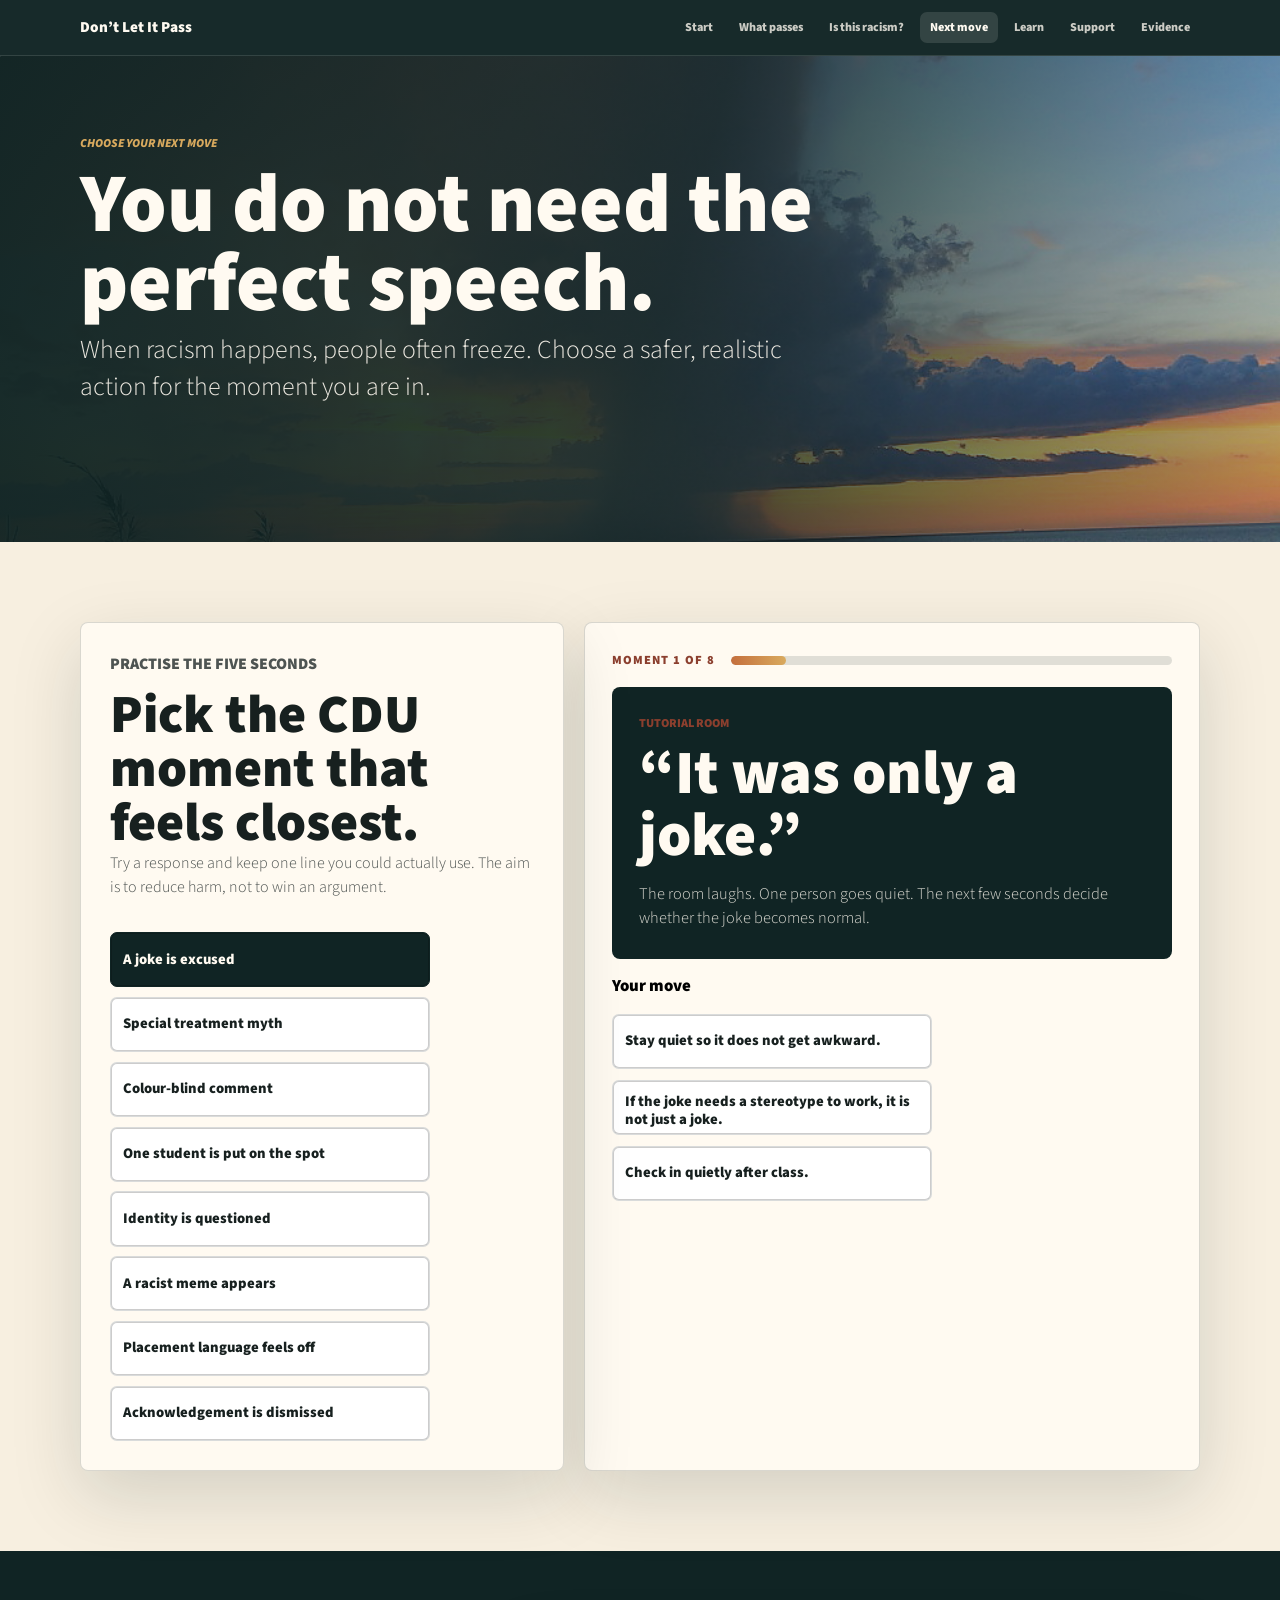
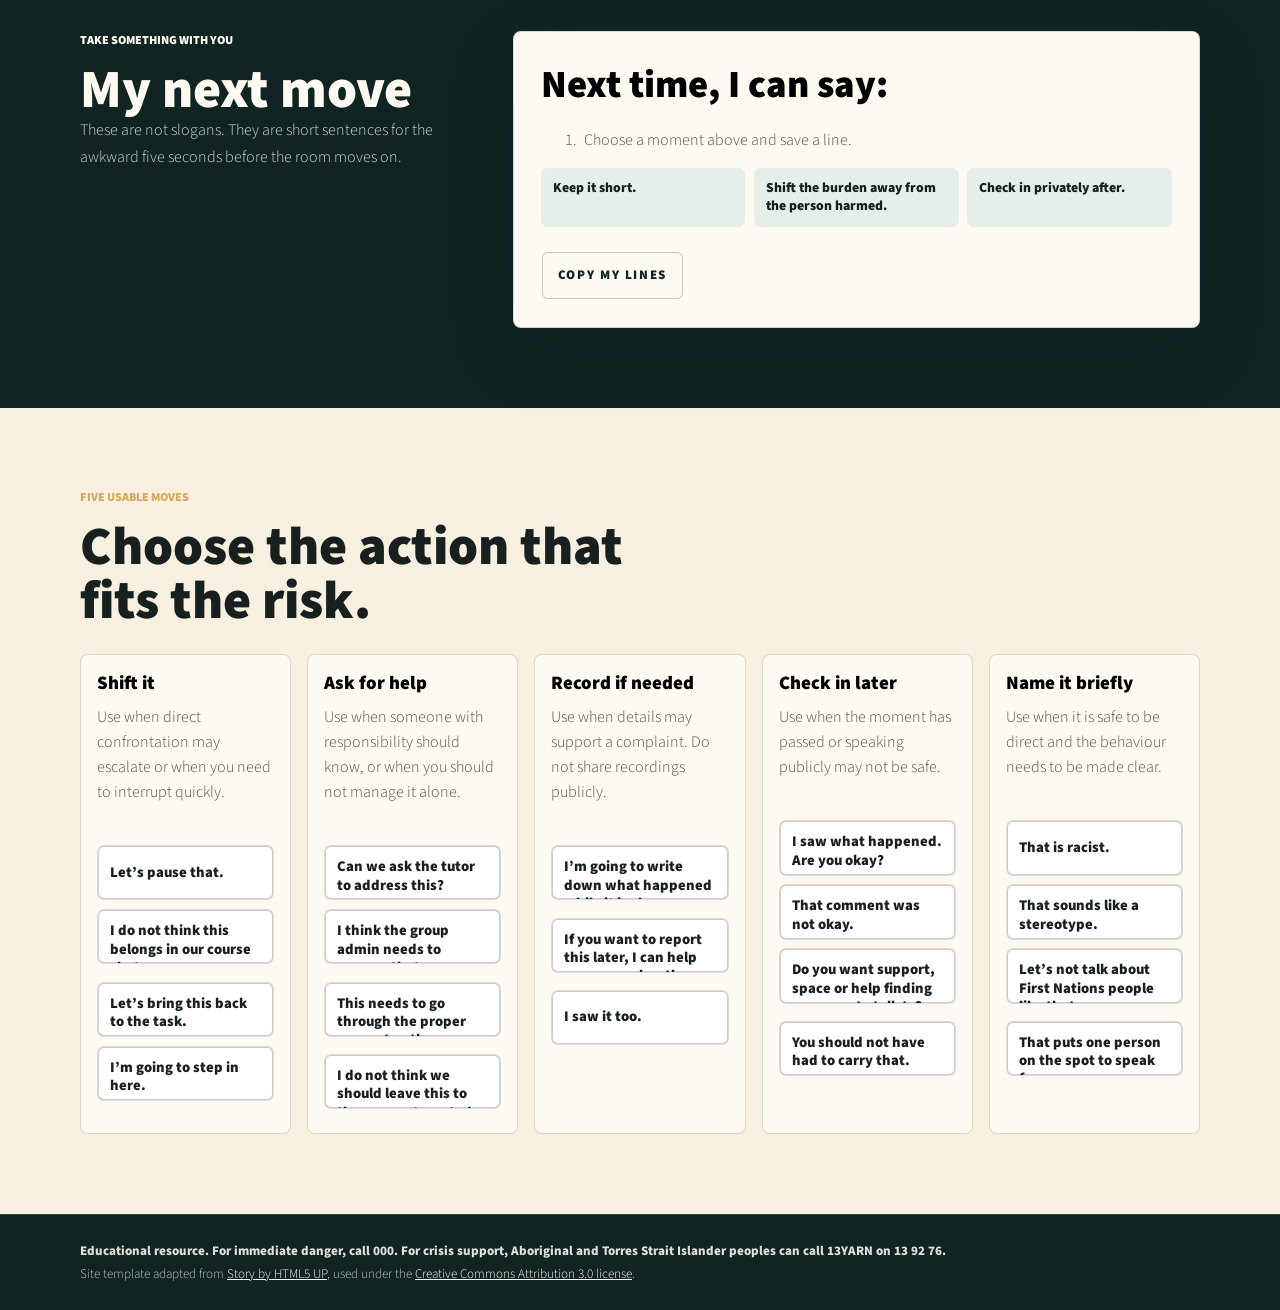
==== commit 9196ddb4: "Rebuild campaign as anti-racism awareness microsite" ====
--- a/act.html
+++ b/act.html
@@ -6,105 +6,150 @@
 -->
 <html lang="en">
 	<head>
-		<title>Lines | The Next Line</title>
+		<title>Choose Your Next Move | Don’t Let It Pass at CDU</title>
 		<meta charset="utf-8" />
 		<meta name="viewport" content="width=device-width, initial-scale=1, user-scalable=no" />
-		<meta name="description" content="Short lines CDU students can use when everyday anti-Indigenous racism shows up." />
+		<meta name="description" content="Short, realistic next moves CDU students can use when everyday anti-Indigenous racism happens." />
 		<link rel="stylesheet" href="assets/css/main.css" />
 		<link rel="stylesheet" href="assets/css/campaign.css" />
 		<noscript><link rel="stylesheet" href="assets/css/noscript.css" /></noscript>
 	</head>
 	<body class="is-preload campaign-page">
 		<nav class="site-nav" aria-label="Main navigation">
-			<a class="brand" href="index.html">The Next Line</a>
+			<a class="brand" href="index.html">Don’t Let It Pass</a>
 			<div class="nav-links">
-				<a href="index.html">Play</a>
-				<a class="active" href="act.html">Lines</a>
+				<a href="index.html">Start</a>
+				<a href="index.html#chain">What passes</a>
+				<a href="index.html#moments">Is this racism?</a>
+				<a class="active" href="act.html">Next move</a>
+				<a href="index.html#learn">Learn</a>
 				<a href="support.html">Support</a>
 				<a href="evidence.html">Evidence</a>
 			</div>
 		</nav>
 
 		<main>
-			<header class="page-hero compact-hero">
+			<header class="page-hero">
 				<div class="page-hero-inner">
-					<p class="eyebrow">Keep one sentence ready</p>
-					<h1>Lines you can actually use.</h1>
-					<p class="lead">Short, plain responses for tutorials, group chats, campus conversations and placement discussions.</p>
+					<p class="eyebrow">Choose your next move</p>
+					<h1>You do not need the perfect speech.</h1>
+					<p class="lead">When racism happens, people often freeze. Choose a safer, realistic action for the moment you are in.</p>
 				</div>
 			</header>
 
-			<section class="section lines-section">
-				<div class="section-header">
-					<p class="eyebrow">Say less, shift more</p>
-					<h2>Choose the line that matches the risk.</h2>
-				</div>
-				<div class="line-bank">
-					<article>
-						<h3>Interrupt the moment</h3>
-						<button type="button">Can we pause that?</button>
-						<button type="button">Can we not make identity the punchline?</button>
-						<button type="button">That does not sit right with me.</button>
-						<button type="button">I do not want racist comments in this conversation.</button>
-					</article>
-					<article>
-						<h3>Challenge the myth</h3>
-						<button type="button">Equity is not special treatment.</button>
-						<button type="button">Where did you hear that?</button>
-						<button type="button">Can we check the evidence before repeating that?</button>
-						<button type="button">Treating everyone the same does not fix unequal barriers.</button>
-					</article>
-					<article>
-						<h3>Shift the burden</h3>
-						<button type="button">Let us not ask one person to speak for everyone.</button>
-						<button type="button">We can use First Nations-led resources.</button>
-						<button type="button">It is not their job to teach the room.</button>
-						<button type="button">Let us do the reading instead of putting someone on the spot.</button>
-					</article>
-					<article>
-						<h3>Check in after</h3>
-						<button type="button">I saw what happened. Are you okay?</button>
-						<button type="button">Do you want me to stay with you?</button>
-						<button type="button">Do you want support, or do you just want this noted?</button>
-						<button type="button">I will not share this without your consent unless there is an immediate safety risk.</button>
-					</article>
-					<article>
-						<h3>Placement and practice</h3>
-						<button type="button">Can we check whether we are making a cultural assumption here?</button>
-						<button type="button">What barriers might be affecting engagement?</button>
-						<button type="button">How can we discuss risk without using stereotypes?</button>
-						<button type="button">Can we take this to supervision before it becomes a practice judgement?</button>
-					</article>
-					<article>
-						<h3>When direct action feels unsafe</h3>
-						<button type="button">I am going to step away from this conversation.</button>
-						<button type="button">I am going to ask someone else to help respond.</button>
-						<button type="button">I can write down what happened if you want a record.</button>
-						<button type="button">We can look at support options together.</button>
+			<section class="section practice-section" aria-label="Practice a next move">
+				<div class="practice-layout">
+					<div class="practice-intro">
+						<p class="eyebrow">Practise the five seconds</p>
+						<h2>Pick the CDU moment that feels closest.</h2>
+						<p>Try a response and keep one line you could actually use. The aim is to reduce harm, not to win an argument.</p>
+						<div id="scenario-list" class="scenario-list" aria-label="Campus moments"></div>
+					</div>
+
+					<article class="practice-card" aria-live="polite">
+						<div class="practice-topline">
+							<span id="scenario-count">Moment 1 of 8</span>
+							<div class="practice-meter" aria-hidden="true"><div id="scenario-progress"></div></div>
+						</div>
+
+						<div class="scene-box">
+							<p id="scene-place" class="comment-kicker">Tutorial room</p>
+							<h3 id="scene-comment"></h3>
+							<p id="scene-context"></p>
+						</div>
+
+						<div class="choice-area">
+							<h4>Your move</h4>
+							<div id="response-options" class="choice-grid"></div>
+						</div>
+
+						<div id="response-feedback" class="response-feedback" hidden>
+							<p id="feedback-kicker" class="feedback-label">Try it</p>
+							<h4 id="feedback-title"></h4>
+							<p id="feedback-copy"></p>
+							<div id="impact-row" class="impact-row"></div>
+							<div class="keep-line">
+								<span>Keep this line</span>
+								<strong id="keeper-line"></strong>
+							</div>
+							<div class="challenge-actions">
+								<button id="save-line" type="button">Save line</button>
+								<button id="next-scenario" type="button" class="ghost-button">Next moment</button>
+							</div>
+						</div>
 					</article>
 				</div>
 			</section>
 
-			<section class="section note-band">
-				<div class="note-layout">
+			<section id="card" class="section card-section">
+				<div class="card-layout">
 					<div>
-						<p class="eyebrow">Use with care</p>
-						<h2>The aim is not to win the room.</h2>
+						<p class="eyebrow">Take something with you</p>
+						<h2>My next move</h2>
+						<p>These are not slogans. They are short sentences for the awkward five seconds before the room moves on.</p>
 					</div>
-					<div class="principle-grid">
-						<article>
-							<span>1</span>
-							<p>Reduce harm in the moment.</p>
-						</article>
-						<article>
-							<span>2</span>
-							<p>Do not make the person targeted explain or reassure.</p>
-						</article>
-						<article>
-							<span>3</span>
-							<p>Offer support without forcing a complaint.</p>
-						</article>
-					</div>
+					<article class="line-card">
+						<h3>Next time, I can say:</h3>
+						<ol id="saved-lines">
+							<li>Choose a moment above and save a line.</li>
+						</ol>
+						<div class="card-rules">
+							<span>Keep it short.</span>
+							<span>Shift the burden away from the person harmed.</span>
+							<span>Check in privately after.</span>
+						</div>
+						<div class="challenge-actions">
+							<button id="copy-lines" type="button">Copy my lines</button>
+						</div>
+					</article>
+				</div>
+			</section>
+
+			<section class="section modes-section" aria-label="Five action modes">
+				<div class="section-header">
+					<p class="eyebrow">Five usable moves</p>
+					<h2>Choose the action that fits the risk.</h2>
+				</div>
+				<div class="line-bank">
+					<article>
+						<h3>Shift it</h3>
+						<p>Use when direct confrontation may escalate or when you need to interrupt quickly.</p>
+						<button type="button">Let’s pause that.</button>
+						<button type="button">I do not think this belongs in our course chat.</button>
+						<button type="button">Let’s bring this back to the task.</button>
+						<button type="button">I’m going to step in here.</button>
+					</article>
+					<article>
+						<h3>Ask for help</h3>
+						<p>Use when someone with responsibility should know, or when you should not manage it alone.</p>
+						<button type="button">Can we ask the tutor to address this?</button>
+						<button type="button">I think the group admin needs to remove that.</button>
+						<button type="button">This needs to go through the proper support pathway.</button>
+						<button type="button">I do not think we should leave this to the person targeted.</button>
+					</article>
+					<article>
+						<h3>Record if needed</h3>
+						<p>Use when details may support a complaint. Do not share recordings publicly.</p>
+						<button type="button">I’m going to write down what happened while it is clear.</button>
+						<button type="button">If you want to report this later, I can help you remember the details.</button>
+						<button type="button">I saw it too.</button>
+					</article>
+					<article>
+						<h3>Check in later</h3>
+						<p>Use when the moment has passed or speaking publicly may not be safe.</p>
+						<button type="button">I saw what happened. Are you okay?</button>
+						<button type="button">That comment was not okay.</button>
+						<button type="button">Do you want support, space or help finding someone to talk to?</button>
+						<button type="button">You should not have had to carry that.</button>
+					</article>
+					<article>
+						<h3>Name it briefly</h3>
+						<p>Use when it is safe to be direct and the behaviour needs to be made clear.</p>
+						<button type="button">That is racist.</button>
+						<button type="button">That sounds like a stereotype.</button>
+						<button type="button">Let’s not talk about First Nations people like that.</button>
+						<button type="button">That puts one person on the spot to speak for everyone.</button>
+					</article>
 				</div>
 			</section>
 		</main>
@@ -121,21 +166,6 @@
 		<script src="assets/js/breakpoints.min.js"></script>
 		<script src="assets/js/util.js"></script>
 		<script src="assets/js/main.js"></script>
-		<script>
-			document.querySelectorAll('.line-bank button').forEach((button) => {
-				button.addEventListener('click', async () => {
-					try {
-						await navigator.clipboard.writeText(button.textContent);
-						const original = button.textContent;
-						button.textContent = 'Copied';
-						setTimeout(() => { button.textContent = original; }, 900);
-					} catch {
-						const original = button.textContent;
-						button.textContent = 'Copy failed';
-						setTimeout(() => { button.textContent = original; }, 900);
-					}
-				});
-			});
-		</script>
+		<script src="assets/js/nextline.js"></script>
 	</body>
 </html>
--- a/assets/css/campaign.css
+++ b/assets/css/campaign.css
@@ -1,24 +1,24 @@
 /*
-	Custom campaign layer for "The Next Line".
+	Custom campaign layer for "Don’t Let It Pass at CDU".
 	Template base: Story by HTML5 UP, CCA 3.0.
 */
 
 :root {
-	--ink: #182221;
+	--ink: #17201f;
 	--deep: #102424;
 	--deep-2: #1f3534;
 	--paper: #fffaf1;
 	--chalk: #f7efe0;
-	--mist: #e7efeb;
-	--line: rgba(24, 34, 33, 0.16);
-	--eucalypt: #4e7162;
+	--mist: #e5eee9;
+	--line: rgba(23, 32, 31, 0.16);
+	--eucalypt: #4f7564;
 	--sea: #2f6974;
-	--clay: #893d2c;
+	--clay: #8b3f2e;
 	--ochre: #c46f3d;
-	--gold: #d8a85f;
+	--gold: #d9aa5e;
 	--danger: #a33b2f;
 	--tight: min(1120px, calc(100vw - 40px));
-	--shadow: 0 24px 70px rgba(16, 36, 36, 0.16);
+	--shadow: 0 24px 70px rgba(16, 36, 36, 0.15);
 }
 
 * {
@@ -50,18 +50,19 @@
 .campaign-page h2,
 .campaign-page h3,
 .campaign-page h4,
-.campaign-page p {
+.campaign-page p,
+.campaign-page li {
 	letter-spacing: 0;
 }
 
 .site-nav {
 	align-items: center;
-	background: rgba(16, 36, 36, 0.96);
+	background: rgba(16, 36, 36, 0.97);
 	border-bottom: 1px solid rgba(255, 250, 241, 0.12);
 	display: flex;
 	justify-content: space-between;
 	left: 0;
-	padding: 0.85rem max(1rem, calc((100vw - 1120px) / 2));
+	padding: 0.75rem max(1rem, calc((100vw - 1120px) / 2));
 	position: sticky;
 	right: 0;
 	top: 0;
@@ -72,21 +73,25 @@
 	color: var(--paper);
 	font-size: 0.95rem;
 	font-weight: 900;
+	line-height: 1.15;
 	text-decoration: none;
 }
 
 .nav-links {
 	align-items: center;
 	display: flex;
-	gap: 0.35rem;
+	flex-wrap: wrap;
+	gap: 0.32rem;
+	justify-content: flex-end;
 }
 
 .nav-links a {
-	border-radius: 999px;
+	border-radius: 7px;
 	color: rgba(255, 250, 241, 0.78);
-	font-size: 0.82rem;
-	font-weight: 800;
-	padding: 0.5rem 0.78rem;
+	font-size: 0.76rem;
+	font-weight: 850;
+	line-height: 1.1;
+	padding: 0.55rem 0.65rem;
 	text-decoration: none;
 }
 
@@ -97,34 +102,34 @@
 	color: var(--paper);
 }
 
-.nextline-hero,
+.campaign-hero,
 .page-hero {
 	background:
-		linear-gradient(105deg, rgba(16, 36, 36, 0.97) 0%, rgba(16, 36, 36, 0.86) 48%, rgba(16, 36, 36, 0.28) 100%),
+		linear-gradient(105deg, rgba(16, 36, 36, 0.98) 0%, rgba(16, 36, 36, 0.86) 52%, rgba(16, 36, 36, 0.28) 100%),
 		url("../../images/casuarina-storm.jpg") center / cover;
 	color: var(--paper);
 	overflow: hidden;
 	position: relative;
 }
 
-.nextline-hero {
-	min-height: calc(94vh - 4.4rem);
-}
-
-.compact-hero {
-	min-height: 52vh;
-}
-
-.nextline-hero::after,
+.campaign-hero {
+	min-height: calc(92vh - 4rem);
+}
+
+.page-hero {
+	min-height: 54vh;
+}
+
+.campaign-hero::after,
 .page-hero::after {
-	background: linear-gradient(135deg, rgba(255, 250, 241, 0.08) 0 1px, transparent 1px 22px);
+	background: linear-gradient(135deg, rgba(255, 250, 241, 0.08) 0 1px, transparent 1px 24px);
 	content: "";
 	inset: 0;
 	pointer-events: none;
 	position: absolute;
 }
 
-.nextline-hero-inner,
+.hero-inner,
 .page-hero-inner {
 	margin: 0 auto;
 	max-width: var(--tight);
@@ -132,54 +137,51 @@
 	z-index: 2;
 }
 
-.nextline-hero-inner {
-	padding: 7.4rem 0 5.4rem;
+.hero-inner {
+	padding: 7.2rem 0 5.2rem;
 }
 
 .page-hero-inner {
-	padding: 5.8rem 0 4.8rem;
+	padding: 5.5rem 0 4.6rem;
 }
 
 .eyebrow {
 	color: var(--gold);
-	font-size: 0.78rem;
-	font-weight: 900;
-	letter-spacing: 0.1em;
+	font-size: 0.76rem;
+	font-weight: 900;
+	letter-spacing: 0.08em;
 	margin-bottom: 0.8rem;
 	text-transform: uppercase;
 }
 
-.nextline-hero h1,
+.campaign-hero h1,
 .page-hero h1 {
 	color: var(--paper);
-	font-size: clamp(3rem, 8vw, 7rem);
-	font-weight: 900;
-	line-height: 0.92;
-	margin: 0 0 1.35rem;
-	max-width: 9em;
-}
-
-.compact-hero h1 {
-	font-size: clamp(2.7rem, 6.5vw, 5.9rem);
+	font-size: clamp(3.1rem, 8vw, 7.2rem);
+	font-weight: 900;
+	line-height: 0.94;
+	margin: 0 0 1.25rem;
+	max-width: 8.5em;
+}
+
+.page-hero h1 {
+	font-size: clamp(2.8rem, 6.5vw, 5.8rem);
 	max-width: 10em;
 }
 
-.lead {
+.lead,
+.hero-copy {
 	color: rgba(255, 250, 241, 0.9);
-	font-size: clamp(1.12rem, 2.1vw, 1.65rem);
+	font-size: clamp(1.12rem, 2.1vw, 1.62rem);
 	font-style: normal;
 	line-height: 1.42;
-	max-width: 48rem;
-}
-
-.hero-question {
-	border-left: 5px solid var(--gold);
-	color: var(--paper);
-	font-size: clamp(1.35rem, 3vw, 2.2rem);
-	font-weight: 900;
-	line-height: 1.1;
-	margin: 2rem 0 0;
-	padding-left: 1rem;
+	max-width: 47rem;
+}
+
+.hero-copy {
+	font-size: clamp(1rem, 1.65vw, 1.26rem);
+	margin-top: 1rem;
+	max-width: 43rem;
 }
 
 .hero-actions,
@@ -204,6 +206,7 @@
 	font-size: 0.82rem;
 	font-weight: 900;
 	justify-content: center;
+	line-height: 1.2;
 	min-height: 2.85rem;
 	padding: 0 1rem;
 	text-decoration: none;
@@ -249,74 +252,117 @@
 }
 
 .section-header {
-	margin: 0 auto 1.5rem;
+	margin: 0 auto 1.6rem;
 	max-width: var(--tight);
 }
 
 .section-header h2,
+.section-copy h2,
 .practice-intro h2,
 .card-layout h2,
 .note-layout h2 {
 	color: var(--ink);
-	font-size: clamp(2rem, 4.4vw, 4.2rem);
-	font-weight: 900;
-	line-height: 0.98;
+	font-size: clamp(2rem, 4.2vw, 4rem);
+	font-weight: 900;
+	line-height: 1;
 	margin: 0;
-	max-width: 9.5em;
-}
-
-.practice-section {
+	max-width: 10.5em;
+}
+
+.section-header p:not(.eyebrow),
+.section-copy p:not(.eyebrow),
+.choice-panel p,
+.moment-card p,
+.resource-principles p,
+.practice-intro p,
+.support-choice p,
+.support-choice li,
+.support-directory p,
+.evidence-grid p,
+.benchmark-grid p,
+.reference-list p,
+.line-bank p,
+.line-card li {
+	color: rgba(23, 32, 31, 0.76);
+	font-size: 1rem;
+	line-height: 1.55;
+}
+
+.moment-entry {
 	background: var(--chalk);
 }
 
-.practice-layout {
-	display: grid;
-	gap: 1.2rem;
-	grid-template-columns: 0.9fr 1.1fr;
+.moment-layout,
+.learn-layout,
+.practice-layout,
+.card-layout {
+	display: grid;
+	gap: 1.25rem;
+	grid-template-columns: 0.85fr 1.15fr;
 	margin: 0 auto;
 	max-width: var(--tight);
 }
 
+.section-copy,
+.choice-panel,
 .practice-intro,
 .practice-card,
 .line-card,
 .support-choice,
 .support-directory article,
 .evidence-grid article,
+.benchmark-grid article,
 .line-bank article,
-.reference-list {
+.reference-list,
+.big-reveal {
 	background: var(--paper);
 	border: 1px solid var(--line);
 	border-radius: 8px;
 	box-shadow: var(--shadow);
 }
 
-.practice-intro {
+.section-copy {
 	align-self: start;
 	padding: clamp(1.15rem, 2.5vw, 1.8rem);
-	position: sticky;
-	top: 5.1rem;
-}
-
-.practice-intro p:not(.eyebrow),
-.card-layout p,
-.support-choice p,
-.support-directory p,
-.evidence-grid p,
-.reference-list p {
-	color: rgba(24, 34, 33, 0.76);
-	font-size: 1rem;
-	line-height: 1.55;
-}
-
-.scenario-list {
-	display: grid;
-	gap: 0.6rem;
-	margin-top: 1.2rem;
-}
-
+}
+
+.choice-panel {
+	padding: clamp(1.1rem, 2.5vw, 1.7rem);
+}
+
+.choice-panel h3 {
+	color: var(--ink);
+	font-size: clamp(1.75rem, 4vw, 3.1rem);
+	font-weight: 900;
+	line-height: 1;
+	margin: 0 0 0.9rem;
+}
+
+.scene-label,
+.comment-kicker {
+	color: var(--clay);
+	font-size: 0.76rem;
+	font-weight: 900;
+	letter-spacing: 0.08em;
+	margin-bottom: 0.65rem;
+	text-transform: uppercase;
+}
+
+.choice-grid {
+	display: grid;
+	gap: 0.68rem;
+	margin-top: 1rem;
+}
+
+.entry-choice-grid {
+	grid-template-columns: repeat(5, minmax(0, 1fr));
+}
+
+.choice-grid button,
 .scenario-list button,
-.line-bank button {
+.line-bank button,
+.moment-card > button,
+.chain-list button {
 	background: #ffffff;
 	border: 1px solid var(--line);
 	border-radius: 7px;
@@ -328,7 +374,6 @@
 	letter-spacing: 0;
 	line-height: 1.25;
 	min-height: 3.05rem;
-	overflow: visible;
 	overflow-wrap: anywhere;
 	padding: 0.75rem;
 	text-align: left;
@@ -338,10 +383,261 @@
 	width: 100%;
 }
 
-.scenario-list button.active {
+.choice-grid button:hover,
+.choice-grid button:focus-visible,
+.scenario-list button:hover,
+.scenario-list button:focus-visible,
+.line-bank button:hover,
+.line-bank button:focus-visible,
+.moment-card > button:hover,
+.moment-card > button:focus-visible,
+.chain-list button:hover,
+.chain-list button:focus-visible {
+	border-color: var(--sea);
+	box-shadow: 0 12px 28px rgba(16, 36, 36, 0.14);
+	transform: translateY(-1px);
+}
+
+.choice-grid button.active,
+.scenario-list button.active,
+.chain-list button.active {
 	background: var(--deep);
 	border-color: var(--deep);
 	color: var(--paper) !important;
+}
+
+.reveal-box,
+.big-reveal,
+.response-feedback {
+	background: rgba(79, 117, 100, 0.1);
+	border: 1px solid rgba(79, 117, 100, 0.25);
+	border-radius: 8px;
+	margin-top: 1rem;
+	padding: 1rem;
+}
+
+.big-reveal {
+	box-shadow: none;
+	margin: 1rem auto 0;
+	max-width: var(--tight);
+}
+
+.feedback-label {
+	color: var(--clay);
+	font-size: 0.74rem;
+	font-weight: 900;
+	letter-spacing: 0.08em;
+	margin-bottom: 0.35rem;
+	text-transform: uppercase;
+}
+
+.reveal-box h4,
+.response-feedback h4 {
+	font-size: 1.18rem;
+	font-weight: 900;
+	margin: 0 0 0.45rem;
+}
+
+.chain-section {
+	background: var(--paper);
+}
+
+.chain-list {
+	display: grid;
+	gap: 0.8rem;
+	grid-template-columns: repeat(6, minmax(0, 1fr));
+	margin: 0 auto;
+	max-width: var(--tight);
+}
+
+.chain-list button {
+	align-content: start;
+	min-height: 7.8rem;
+}
+
+.chain-list span {
+	color: var(--ochre);
+	display: block;
+	font-size: 1.8rem;
+	font-weight: 900;
+	line-height: 1;
+	margin-bottom: 0.6rem;
+}
+
+.moments-section,
+.practice-section,
+.modes-section,
+.evidence-section,
+.support-paths {
+	background: var(--chalk);
+}
+
+.moment-cards {
+	display: grid;
+	gap: 0.85rem;
+	grid-template-columns: repeat(2, minmax(0, 1fr));
+	margin: 0 auto;
+	max-width: var(--tight);
+}
+
+.moment-card {
+	background: var(--paper);
+	border: 1px solid var(--line);
+	border-radius: 8px;
+	overflow: hidden;
+}
+
+.moment-card > button {
+	border: 0;
+	border-radius: 0;
+	box-shadow: none;
+	display: grid;
+	gap: 0.55rem;
+	grid-template-columns: auto 1fr;
+	min-height: 5.2rem;
+}
+
+.moment-card > button span {
+	color: var(--ochre);
+	font-size: 1.15rem;
+	font-weight: 900;
+}
+
+.moment-card > button strong {
+	align-self: center;
+	font-size: clamp(1.1rem, 2.2vw, 1.55rem);
+	font-weight: 900;
+	line-height: 1.1;
+}
+
+.moment-card.open > button {
+	background: var(--deep);
+	color: var(--paper) !important;
+}
+
+.moment-card.open > button span,
+.moment-card.open > button strong {
+	color: var(--paper);
+}
+
+.moment-card-body {
+	border-top: 1px solid var(--line);
+	display: grid;
+	gap: 0.85rem;
+	padding: 1rem;
+}
+
+.moment-card-body h3 {
+	color: var(--clay);
+	font-size: 0.78rem;
+	font-weight: 900;
+	letter-spacing: 0.08em;
+	margin: 0 0 0.25rem;
+	text-transform: uppercase;
+}
+
+.moment-card-body p {
+	margin: 0;
+}
+
+.moment-card-body blockquote {
+	background: var(--mist);
+	border-left: 5px solid var(--eucalypt);
+	font-size: 1.05rem;
+	font-weight: 900;
+	line-height: 1.35;
+	margin: 0;
+	padding: 0.9rem 1rem;
+}
+
+.learn-section {
+	background: var(--paper);
+}
+
+.light-panel {
+	background: var(--chalk);
+}
+
+.resource-principles {
+	display: grid;
+	gap: 0.8rem;
+	grid-template-columns: repeat(4, minmax(0, 1fr));
+	margin: 1rem auto 0;
+	max-width: var(--tight);
+}
+
+.resource-principles article {
+	background: var(--deep);
+	border-radius: 8px;
+	color: var(--paper);
+	min-height: 9rem;
+	padding: 1rem;
+}
+
+.resource-principles span {
+	color: var(--gold);
+	display: block;
+	font-size: 1.5rem;
+	font-weight: 900;
+	margin-bottom: 0.6rem;
+}
+
+.resource-principles p {
+	color: rgba(255, 250, 241, 0.9);
+	font-weight: 800;
+	margin: 0;
+}
+
+.final-cta,
+.card-section {
+	align-items: center;
+	background: var(--deep);
+	color: var(--paper);
+	display: flex;
+	gap: 1rem;
+	justify-content: space-between;
+}
+
+.final-cta > div,
+.final-cta > a {
+	max-width: var(--tight);
+}
+
+.final-cta h2,
+.final-cta .eyebrow,
+.card-layout h2,
+.card-layout .eyebrow {
+	color: var(--paper);
+}
+
+.final-cta h2 {
+	font-size: clamp(2rem, 4.2vw, 4rem);
+	font-weight: 900;
+	line-height: 1;
+	margin: 0;
+}
+
+.final-cta p:not(.eyebrow),
+.card-layout > div > p {
+	color: rgba(255, 250, 241, 0.82);
+	max-width: 38rem;
+}
+
+.practice-layout {
+	grid-template-columns: 0.88fr 1.12fr;
+}
+
+.practice-intro {
+	align-self: start;
+	padding: clamp(1.15rem, 2.5vw, 1.8rem);
+	position: sticky;
+	top: 5rem;
+}
+
+.scenario-list {
+	display: grid;
+	gap: 0.6rem;
+	margin-top: 1.2rem;
 }
 
 .practice-card {
@@ -388,20 +684,11 @@
 	padding: clamp(1rem, 2.4vw, 1.7rem);
 }
 
-.comment-kicker {
-	color: var(--gold);
-	font-size: 0.78rem;
-	font-weight: 900;
-	letter-spacing: 0.1em;
-	margin-bottom: 0.65rem;
-	text-transform: uppercase;
-}
-
 .scene-box h3 {
 	color: var(--paper);
-	font-size: clamp(2rem, 5vw, 4.1rem);
-	font-weight: 900;
-	line-height: 0.98;
+	font-size: clamp(1.9rem, 4.8vw, 4rem);
+	font-weight: 900;
+	line-height: 1;
 	margin: 0 0 1rem;
 }
 
@@ -421,11 +708,6 @@
 	font-size: 1.05rem;
 	font-weight: 900;
 	margin: 0 0 0.8rem;
-}
-
-.choice-grid {
-	display: grid;
-	gap: 0.68rem;
 }
 
 .choice-button {
@@ -441,7 +723,6 @@
 	letter-spacing: 0;
 	line-height: 1.35;
 	min-height: 4rem;
-	overflow: visible;
 	overflow-wrap: anywhere;
 	padding: 0.85rem 1rem;
 	text-align: left;
@@ -452,15 +733,6 @@
 	width: 100%;
 }
 
-.choice-button:hover,
-.choice-button:focus-visible,
-.line-bank button:hover,
-.line-bank button:focus-visible {
-	border-color: var(--sea);
-	box-shadow: 0 12px 28px rgba(16, 36, 36, 0.14);
-	transform: translateY(-1px);
-}
-
 .choice-button:disabled {
 	cursor: default;
 	opacity: 0.82;
@@ -468,43 +740,13 @@
 }
 
 .choice-button.is-best {
-	background: rgba(78, 113, 98, 0.14);
+	background: rgba(79, 117, 100, 0.14);
 	border-color: var(--eucalypt);
 }
 
 .choice-button.is-risky {
-	background: rgba(196, 111, 61, 0.11);
+	background: rgba(196, 111, 61, 0.12);
 	border-color: var(--ochre);
-}
-
-.response-feedback {
-	background: rgba(78, 113, 98, 0.1);
-	border: 1px solid rgba(78, 113, 98, 0.25);
-	border-radius: 8px;
-	margin-top: 1rem;
-	padding: 1rem;
-}
-
-.feedback-label {
-	color: var(--clay);
-	font-size: 0.74rem;
-	font-weight: 900;
-	letter-spacing: 0.1em;
-	margin-bottom: 0.35rem;
-	text-transform: uppercase;
-}
-
-.response-feedback h4 {
-	font-size: 1.18rem;
-	font-weight: 900;
-	margin: 0 0 0.45rem;
-}
-
-.response-feedback p {
-	color: rgba(24, 34, 33, 0.78);
-	font-size: 0.96rem;
-	line-height: 1.5;
-	margin-bottom: 0.75rem;
 }
 
 .impact-row {
@@ -564,26 +806,9 @@
 	line-height: 1.35;
 }
 
-.card-section {
-	background: var(--deep);
-	color: var(--paper);
-}
-
 .card-layout {
-	display: grid;
-	gap: 1.4rem;
+	align-items: start;
 	grid-template-columns: 0.75fr 1.25fr;
-	margin: 0 auto;
-	max-width: var(--tight);
-}
-
-.card-layout h2,
-.card-layout .eyebrow {
-	color: var(--paper);
-}
-
-.card-layout > div > p {
-	color: rgba(255, 250, 241, 0.82);
 }
 
 .line-card {
@@ -602,8 +827,6 @@
 }
 
 .line-card li {
-	font-size: 1.02rem;
-	line-height: 1.5;
 	margin: 0.4rem 0;
 }
 
@@ -623,16 +846,19 @@
 	padding: 0.75rem;
 }
 
-.lines-section {
-	background: var(--chalk);
-}
-
-.line-bank {
+.line-bank,
+.support-choice-grid,
+.support-directory,
+.evidence-grid,
+.benchmark-grid {
 	display: grid;
 	gap: 1rem;
-	grid-template-columns: repeat(3, minmax(0, 1fr));
 	margin: 0 auto;
 	max-width: var(--tight);
+}
+
+.line-bank {
+	grid-template-columns: repeat(5, minmax(0, 1fr));
 }
 
 .line-bank article {
@@ -643,80 +869,21 @@
 .line-bank h3 {
 	font-size: 1.18rem;
 	font-weight: 900;
-	margin: 0 0 0.85rem;
+	margin: 0 0 0.5rem;
 }
 
 .line-bank button {
-	margin-bottom: 0.55rem;
-}
-
-.note-band {
-	background: var(--deep);
-	color: var(--paper);
-}
-
-.note-layout {
-	display: grid;
-	gap: 1.5rem;
-	grid-template-columns: 0.7fr 1.3fr;
-	margin: 0 auto;
-	max-width: var(--tight);
-}
-
-.note-layout h2,
-.note-layout .eyebrow {
-	color: var(--paper);
-}
-
-.principle-grid {
-	display: grid;
-	gap: 0.8rem;
-	grid-template-columns: repeat(3, minmax(0, 1fr));
-}
-
-.principle-grid article {
-	background: rgba(255, 250, 241, 0.1);
-	border: 1px solid rgba(255, 250, 241, 0.18);
-	border-radius: 8px;
-	padding: 1rem;
-}
-
-.principle-grid span {
-	color: var(--gold);
-	display: block;
-	font-size: 1.65rem;
-	font-weight: 900;
-	margin-bottom: 0.45rem;
-}
-
-.principle-grid p {
-	color: rgba(255, 250, 241, 0.9);
-	font-size: 0.98rem;
-	font-weight: 800;
-	line-height: 1.35;
-	margin: 0;
-}
-
-.support-choice-section {
-	background: var(--chalk);
-}
-
-.support-choice-grid,
-.support-directory,
-.evidence-grid {
-	display: grid;
-	gap: 1rem;
-	margin: 0 auto;
-	max-width: var(--tight);
+	margin-top: 0.55rem;
 }
 
 .support-choice-grid {
-	grid-template-columns: repeat(3, minmax(0, 1fr));
+	grid-template-columns: repeat(4, minmax(0, 1fr));
 }
 
 .support-choice,
 .support-directory article,
-.evidence-grid article {
+.evidence-grid article,
+.benchmark-grid article {
 	box-shadow: none;
 	padding: clamp(1rem, 2.2vw, 1.4rem);
 }
@@ -733,18 +900,44 @@
 
 .support-choice h2,
 .evidence-grid h2 {
-	font-size: clamp(1.45rem, 2.8vw, 2.25rem);
+	font-size: clamp(1.35rem, 2.6vw, 2.15rem);
 	font-weight: 900;
 	line-height: 1.05;
 	margin: 0 0 0.8rem;
 }
 
+.support-choice ul {
+	margin: 0.75rem 0 0 1rem;
+	padding: 0;
+}
+
 .support-choice.urgent {
 	border-color: rgba(163, 59, 47, 0.35);
 }
 
-.support-choice a,
-.support-directory a {
+.directory-section,
+.references-section,
+.benchmark-section {
+	background: var(--paper);
+}
+
+.support-directory {
+	grid-template-columns: repeat(4, minmax(0, 1fr));
+}
+
+.support-directory article {
+	background: var(--chalk);
+}
+
+.support-directory h3,
+.benchmark-grid h3 {
+	font-size: 1.08rem;
+	font-weight: 900;
+	margin-bottom: 0.55rem;
+}
+
+.support-directory a,
+.benchmark-grid a {
 	background: var(--deep);
 	border-radius: 7px;
 	color: var(--paper) !important;
@@ -758,38 +951,16 @@
 	text-transform: uppercase;
 }
 
-.directory-section {
-	background: var(--paper);
-}
-
-.support-directory {
-	grid-template-columns: repeat(4, minmax(0, 1fr));
-}
-
-.support-directory article {
-	background: var(--chalk);
-}
-
-.support-directory h3 {
-	font-size: 1.08rem;
-	font-weight: 900;
-	margin-bottom: 0.55rem;
-}
-
-.evidence-section {
-	background: var(--chalk);
-}
-
 .evidence-grid {
-	grid-template-columns: repeat(2, minmax(0, 1fr));
+	grid-template-columns: repeat(3, minmax(0, 1fr));
 }
 
 .evidence-grid article {
-	min-height: 18rem;
-}
-
-.references-section {
-	background: var(--paper);
+	min-height: 19rem;
+}
+
+.benchmark-grid {
+	grid-template-columns: repeat(3, minmax(0, 1fr));
 }
 
 .reference-list {
@@ -829,6 +1000,22 @@
 .disclaimer {
 	color: rgba(255, 250, 241, 0.88);
 	font-weight: 800;
+}
+
+@media screen and (max-width: 1120px) {
+	.entry-choice-grid,
+	.line-bank {
+		grid-template-columns: repeat(2, minmax(0, 1fr));
+	}
+
+	.chain-list,
+	.support-choice-grid,
+	.support-directory,
+	.evidence-grid,
+	.benchmark-grid,
+	.resource-principles {
+		grid-template-columns: repeat(2, minmax(0, 1fr));
+	}
 }
 
 @media screen and (max-width: 980px) {
@@ -840,24 +1027,23 @@
 	}
 
 	.nav-links {
-		flex-wrap: wrap;
-	}
-
-	.nextline-hero,
-	.compact-hero {
+		justify-content: flex-start;
+	}
+
+	.campaign-hero,
+	.page-hero {
 		min-height: auto;
 	}
 
-	.nextline-hero-inner,
+	.hero-inner,
 	.page-hero-inner {
 		padding: 4.5rem 0 4.2rem;
 	}
 
+	.moment-layout,
+	.learn-layout,
 	.practice-layout,
-	.card-layout,
-	.note-layout,
-	.support-choice-grid,
-	.evidence-grid {
+	.card-layout {
 		grid-template-columns: 1fr;
 	}
 
@@ -865,14 +1051,9 @@
 		position: static;
 	}
 
-	.line-bank,
-	.support-directory {
-		grid-template-columns: repeat(2, minmax(0, 1fr));
-	}
-
-	.principle-grid,
-	.card-rules {
-		grid-template-columns: 1fr;
+	.final-cta {
+		align-items: flex-start;
+		flex-direction: column;
 	}
 }
 
@@ -882,14 +1063,13 @@
 	}
 
 	.nav-links a {
-		font-size: 0.76rem;
-		padding: 0.48rem 0.62rem;
-	}
-
-	.nextline-hero h1,
-	.page-hero h1,
-	.compact-hero h1 {
-		font-size: clamp(2.5rem, 14vw, 4.1rem);
+		font-size: 0.73rem;
+		padding: 0.48rem 0.52rem;
+	}
+
+	.campaign-hero h1,
+	.page-hero h1 {
+		font-size: clamp(2.55rem, 14vw, 4rem);
 	}
 
 	.lead {
@@ -902,7 +1082,22 @@
 		padding: 3.2rem 1rem;
 	}
 
-	.practice-card {
+	.entry-choice-grid,
+	.chain-list,
+	.moment-cards,
+	.resource-principles,
+	.line-bank,
+	.support-choice-grid,
+	.support-directory,
+	.evidence-grid,
+	.benchmark-grid,
+	.card-rules,
+	.impact-row {
+		grid-template-columns: 1fr;
+	}
+
+	.practice-card,
+	.scene-box {
 		min-height: 0;
 	}
 
@@ -910,23 +1105,14 @@
 		grid-template-columns: 1fr;
 	}
 
-	.scene-box {
-		min-height: 0;
-	}
-
 	.scene-box h3 {
 		font-size: clamp(1.85rem, 11vw, 3rem);
 	}
 
-	.impact-row,
-	.line-bank,
-	.support-directory {
-		grid-template-columns: 1fr;
-	}
-
-	.choice-button,
+	.choice-grid button,
 	.scenario-list button,
-	.line-bank button {
+	.line-bank button,
+	.chain-list button {
 		font-size: 0.92rem;
 	}
 
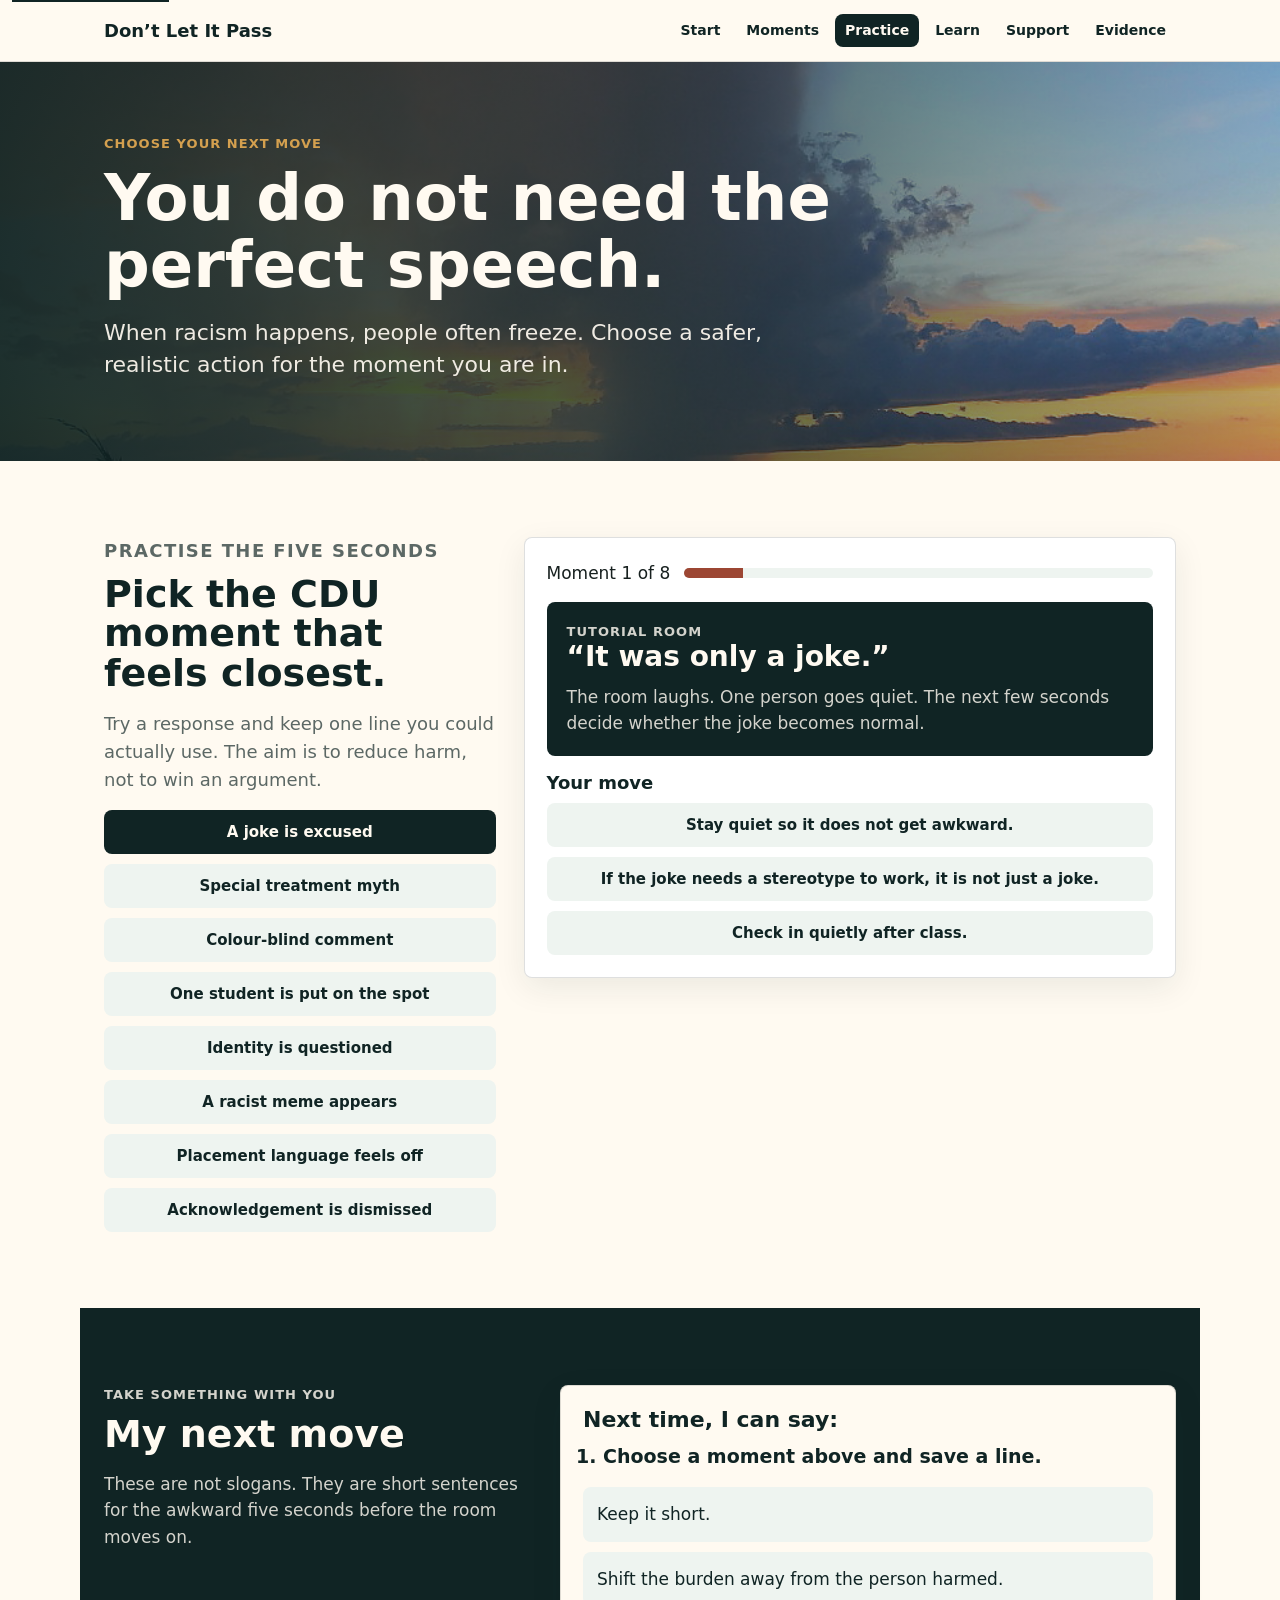
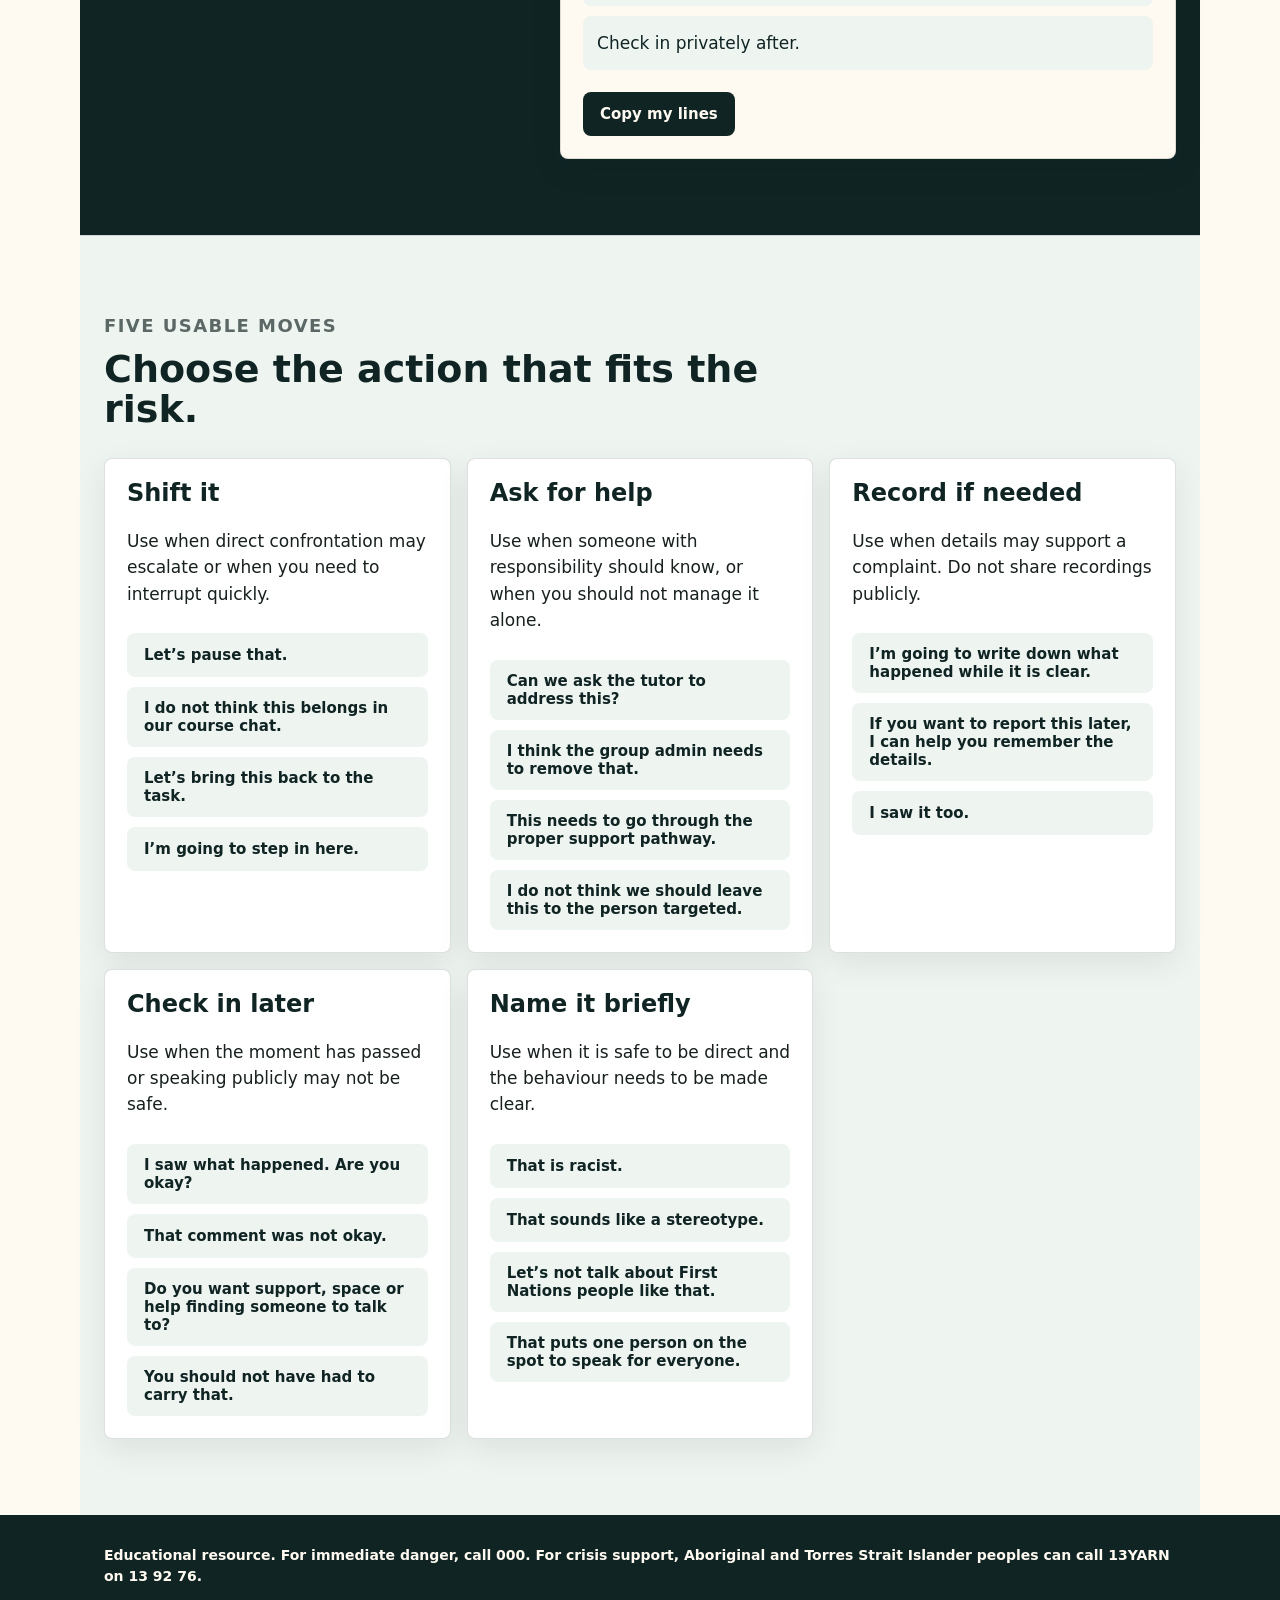
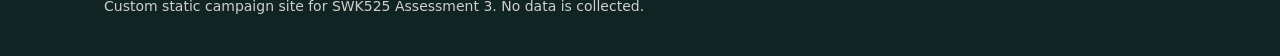
==== commit 79d77de5: "Rebuild site with custom responsive layout" ====
--- a/act.html
+++ b/act.html
@@ -1,43 +1,38 @@
-<!DOCTYPE HTML>
-<!--
-	Adapted from Story by HTML5 UP
-	html5up.net | @ajlkn
-	Free for personal and commercial use under the CCA 3.0 license (html5up.net/license)
--->
+<!doctype html>
 <html lang="en">
 	<head>
+		<meta charset="utf-8">
+		<meta name="viewport" content="width=device-width, initial-scale=1">
+		<meta name="description" content="Short, realistic next moves CDU students can use when everyday anti-Indigenous racism happens.">
 		<title>Choose Your Next Move | Don’t Let It Pass at CDU</title>
-		<meta charset="utf-8" />
-		<meta name="viewport" content="width=device-width, initial-scale=1, user-scalable=no" />
-		<meta name="description" content="Short, realistic next moves CDU students can use when everyday anti-Indigenous racism happens." />
-		<link rel="stylesheet" href="assets/css/main.css" />
-		<link rel="stylesheet" href="assets/css/campaign.css" />
-		<noscript><link rel="stylesheet" href="assets/css/noscript.css" /></noscript>
+		<link rel="stylesheet" href="assets/css/campaign.css">
 	</head>
-	<body class="is-preload campaign-page">
-		<nav class="site-nav" aria-label="Main navigation">
-			<a class="brand" href="index.html">Don’t Let It Pass</a>
-			<div class="nav-links">
-				<a href="index.html">Start</a>
-				<a href="index.html#chain">What passes</a>
-				<a href="index.html#moments">Is this racism?</a>
-				<a class="active" href="act.html">Next move</a>
-				<a href="index.html#learn">Learn</a>
-				<a href="support.html">Support</a>
-				<a href="evidence.html">Evidence</a>
-			</div>
-		</nav>
+	<body>
+		<a class="skip-link" href="#main">Skip to content</a>
+		<header class="site-header">
+			<nav class="site-nav" aria-label="Main navigation">
+				<a class="brand" href="index.html">Don’t Let It Pass</a>
+				<div class="nav-links">
+					<a href="index.html">Start</a>
+					<a href="index.html#moments">Moments</a>
+					<a class="active" href="act.html">Practice</a>
+					<a href="index.html#learn">Learn</a>
+					<a href="support.html">Support</a>
+					<a href="evidence.html">Evidence</a>
+				</div>
+			</nav>
+		</header>
 
-		<main>
-			<header class="page-hero">
+		<main id="main">
+			<section class="page-hero">
 				<div class="page-hero-inner">
 					<p class="eyebrow">Choose your next move</p>
 					<h1>You do not need the perfect speech.</h1>
 					<p class="lead">When racism happens, people often freeze. Choose a safer, realistic action for the moment you are in.</p>
 				</div>
-			</header>
+			</section>
 
-			<section class="section practice-section" aria-label="Practice a next move">
+			<section class="section" aria-label="Practice a next move">
 				<div class="practice-layout">
 					<div class="practice-intro">
 						<p class="eyebrow">Practise the five seconds</p>
@@ -155,17 +150,12 @@
 		</main>
 
 		<footer class="site-footer">
-			<p class="disclaimer">Educational resource. For immediate danger, call 000. For crisis support, Aboriginal and Torres Strait Islander peoples can call 13YARN on 13 92 76.</p>
-			<p>Site template adapted from <a href="https://html5up.net/story">Story by HTML5 UP</a>, used under the <a href="https://html5up.net/license">Creative Commons Attribution 3.0 license</a>.</p>
+			<div class="site-footer-inner">
+				<p class="disclaimer">Educational resource. For immediate danger, call 000. For crisis support, Aboriginal and Torres Strait Islander peoples can call 13YARN on 13 92 76.</p>
+				<p>Custom static campaign site for SWK525 Assessment 3. No data is collected.</p>
+			</div>
 		</footer>
 
-		<script src="assets/js/jquery.min.js"></script>
-		<script src="assets/js/jquery.scrollex.min.js"></script>
-		<script src="assets/js/jquery.scrolly.min.js"></script>
-		<script src="assets/js/browser.min.js"></script>
-		<script src="assets/js/breakpoints.min.js"></script>
-		<script src="assets/js/util.js"></script>
-		<script src="assets/js/main.js"></script>
 		<script src="assets/js/nextline.js"></script>
 	</body>
 </html>
--- a/assets/css/campaign.css
+++ b/assets/css/campaign.css
@@ -1,24 +1,19 @@
-/*
-	Custom campaign layer for "Don’t Let It Pass at CDU".
-	Template base: Story by HTML5 UP, CCA 3.0.
-*/
-
 :root {
 	--ink: #17201f;
+	--muted: #5c6865;
 	--deep: #102424;
-	--deep-2: #1f3534;
+	--deep-soft: #183636;
 	--paper: #fffaf1;
-	--chalk: #f7efe0;
-	--mist: #e5eee9;
-	--line: rgba(23, 32, 31, 0.16);
+	--surface: #ffffff;
+	--mist: #eef4f0;
+	--line: rgba(23, 32, 31, 0.14);
+	--sea: #2f6974;
 	--eucalypt: #4f7564;
-	--sea: #2f6974;
-	--clay: #8b3f2e;
-	--ochre: #c46f3d;
-	--gold: #d9aa5e;
-	--danger: #a33b2f;
-	--tight: min(1120px, calc(100vw - 40px));
-	--shadow: 0 24px 70px rgba(16, 36, 36, 0.15);
+	--clay: #9c4633;
+	--gold: #d4a04f;
+	--focus: #0f6fff;
+	--max: 1120px;
+	--shadow: 0 20px 60px rgba(16, 36, 36, 0.14);
 }
 
 * {
@@ -29,51 +24,145 @@
 	scroll-behavior: smooth;
 }
 
+body {
+	background: var(--paper);
+	color: var(--ink);
+	font-family: Inter, ui-sans-serif, system-ui, -apple-system, BlinkMacSystemFont, "Segoe UI", sans-serif;
+	font-size: 17px;
+	line-height: 1.55;
+	margin: 0;
+	min-width: 0;
+	overflow-x: hidden;
+}
+
 body,
+button,
 input,
-select,
 textarea {
-	color: var(--ink);
 	letter-spacing: 0;
 }
 
-body.campaign-page {
-	background: var(--paper);
-	min-width: 0;
+img,
+svg {
+	max-width: 100%;
 }
 
 a {
 	color: var(--sea);
-}
-
-.campaign-page h1,
-.campaign-page h2,
-.campaign-page h3,
-.campaign-page h4,
-.campaign-page p,
-.campaign-page li {
-	letter-spacing: 0;
+	text-decoration-thickness: 0.08em;
+	text-underline-offset: 0.18em;
+}
+
+a:hover {
+	color: var(--clay);
+}
+
+button,
+a {
+	-webkit-tap-highlight-color: transparent;
+}
+
+button:focus-visible,
+a:focus-visible,
+textarea:focus-visible {
+	outline: 3px solid var(--focus);
+	outline-offset: 3px;
+}
+
+h1,
+h2,
+h3,
+h4,
+p,
+ol,
+ul {
+	margin-top: 0;
+}
+
+h1,
+h2,
+h3,
+h4 {
+	color: var(--deep);
+	font-weight: 850;
+	line-height: 1.05;
+	overflow-wrap: anywhere;
+}
+
+h1 {
+	font-size: 64px;
+	max-width: 780px;
+}
+
+h2 {
+	font-size: 38px;
+	margin-bottom: 16px;
+}
+
+h3 {
+	font-size: 24px;
+	margin-bottom: 12px;
+}
+
+h4 {
+	font-size: 18px;
+	margin-bottom: 10px;
+}
+
+p {
+	margin-bottom: 16px;
+	overflow-wrap: anywhere;
+}
+
+ul,
+ol {
+	padding-left: 1.25rem;
+}
+
+li + li {
+	margin-top: 8px;
+}
+
+.skip-link {
+	background: var(--paper);
+	border: 2px solid var(--deep);
+	color: var(--deep);
+	left: 12px;
+	padding: 8px 12px;
+	position: absolute;
+	top: -44px;
+	z-index: 100;
+}
+
+.skip-link:focus {
+	top: 12px;
+}
+
+.site-header {
+	background: rgba(255, 250, 241, 0.96);
+	border-bottom: 1px solid var(--line);
+	position: sticky;
+	top: 0;
+	z-index: 30;
 }
 
 .site-nav {
 	align-items: center;
-	background: rgba(16, 36, 36, 0.97);
-	border-bottom: 1px solid rgba(255, 250, 241, 0.12);
 	display: flex;
+	gap: 18px;
 	justify-content: space-between;
-	left: 0;
-	padding: 0.75rem max(1rem, calc((100vw - 1120px) / 2));
-	position: sticky;
-	right: 0;
-	top: 0;
-	z-index: 30;
+	margin: 0 auto;
+	max-width: var(--max);
+	min-width: 0;
+	padding: 14px 24px;
 }
 
 .brand {
-	color: var(--paper);
-	font-size: 0.95rem;
+	color: var(--deep);
+	font-size: 18px;
 	font-weight: 900;
-	line-height: 1.15;
+	line-height: 1.1;
+	min-width: max-content;
 	text-decoration: none;
 }
 
@@ -81,916 +170,727 @@
 	align-items: center;
 	display: flex;
 	flex-wrap: wrap;
-	gap: 0.32rem;
+	gap: 6px;
 	justify-content: flex-end;
+	min-width: 0;
 }
 
 .nav-links a {
-	border-radius: 7px;
-	color: rgba(255, 250, 241, 0.78);
-	font-size: 0.76rem;
-	font-weight: 850;
+	border-radius: 8px;
+	color: var(--deep);
+	font-size: 14px;
+	font-weight: 800;
 	line-height: 1.1;
-	padding: 0.55rem 0.65rem;
+	padding: 9px 10px;
 	text-decoration: none;
+	white-space: nowrap;
 }
 
 .nav-links a:hover,
 .nav-links a:focus-visible,
 .nav-links a.active {
-	background: rgba(255, 250, 241, 0.12);
-	color: var(--paper);
-}
-
-.campaign-hero,
+	background: var(--deep);
+	color: var(--paper);
+}
+
+.hero,
 .page-hero {
 	background:
-		linear-gradient(105deg, rgba(16, 36, 36, 0.98) 0%, rgba(16, 36, 36, 0.86) 52%, rgba(16, 36, 36, 0.28) 100%),
+		linear-gradient(90deg, rgba(16, 36, 36, 0.94), rgba(16, 36, 36, 0.72), rgba(16, 36, 36, 0.28)),
 		url("../../images/casuarina-storm.jpg") center / cover;
 	color: var(--paper);
-	overflow: hidden;
 	position: relative;
 }
 
-.campaign-hero {
-	min-height: calc(92vh - 4rem);
-}
-
-.page-hero {
-	min-height: 54vh;
-}
-
-.campaign-hero::after,
-.page-hero::after {
-	background: linear-gradient(135deg, rgba(255, 250, 241, 0.08) 0 1px, transparent 1px 24px);
-	content: "";
-	inset: 0;
-	pointer-events: none;
-	position: absolute;
-}
-
 .hero-inner,
+.page-hero-inner,
+.section,
+.site-footer-inner {
+	margin: 0 auto;
+	max-width: var(--max);
+	min-width: 0;
+	padding-left: 24px;
+	padding-right: 24px;
+}
+
+.hero-inner {
+	padding-bottom: 76px;
+	padding-top: 86px;
+}
+
 .page-hero-inner {
-	margin: 0 auto;
-	max-width: var(--tight);
-	position: relative;
-	z-index: 2;
-}
-
-.hero-inner {
-	padding: 7.2rem 0 5.2rem;
-}
-
-.page-hero-inner {
-	padding: 5.5rem 0 4.6rem;
-}
-
-.eyebrow {
-	color: var(--gold);
-	font-size: 0.76rem;
+	padding-bottom: 64px;
+	padding-top: 72px;
+}
+
+.hero h1,
+.page-hero h1 {
+	color: var(--paper);
+	margin-bottom: 18px;
+}
+
+.hero .lead,
+.page-hero .lead,
+.hero-copy {
+	color: rgba(255, 250, 241, 0.92);
+	font-size: 22px;
+	line-height: 1.45;
+	max-width: 700px;
+}
+
+.hero-copy {
+	font-size: 19px;
+	max-width: 640px;
+}
+
+.campaign-name {
+	color: rgba(255, 250, 241, 0.86);
+	font-size: 16px;
+	font-weight: 900;
+	margin-bottom: 12px;
+}
+
+.eyebrow,
+.scene-label,
+.feedback-label,
+.comment-kicker {
+	color: var(--clay);
+	font-size: 13px;
 	font-weight: 900;
 	letter-spacing: 0.08em;
-	margin-bottom: 0.8rem;
+	margin-bottom: 10px;
 	text-transform: uppercase;
 }
 
-.campaign-hero h1,
-.page-hero h1 {
-	color: var(--paper);
-	font-size: clamp(3.1rem, 8vw, 7.2rem);
-	font-weight: 900;
-	line-height: 0.94;
-	margin: 0 0 1.25rem;
-	max-width: 8.5em;
-}
-
-.page-hero h1 {
-	font-size: clamp(2.8rem, 6.5vw, 5.8rem);
-	max-width: 10em;
-}
-
-.lead,
-.hero-copy {
-	color: rgba(255, 250, 241, 0.9);
-	font-size: clamp(1.12rem, 2.1vw, 1.62rem);
-	font-style: normal;
-	line-height: 1.42;
-	max-width: 47rem;
-}
-
-.hero-copy {
-	font-size: clamp(1rem, 1.65vw, 1.26rem);
-	margin-top: 1rem;
-	max-width: 43rem;
+.hero .eyebrow,
+.page-hero .eyebrow {
+	color: var(--gold);
 }
 
 .hero-actions,
-.challenge-actions {
+.challenge-actions,
+.share-card-actions {
 	display: flex;
 	flex-wrap: wrap;
-	gap: 0.7rem;
-	margin-top: 1.5rem;
+	gap: 10px;
+	margin-top: 22px;
 }
 
 .buttonish,
-.challenge-actions button,
-.ghost-button {
+button,
+.ghost-button,
+.save-line-button {
 	align-items: center;
-	background: var(--paper);
 	border: 1px solid transparent;
-	border-radius: 7px;
-	color: var(--deep) !important;
+	border-radius: 8px;
 	cursor: pointer;
 	display: inline-flex;
-	font-family: inherit;
-	font-size: 0.82rem;
-	font-weight: 900;
+	font: inherit;
+	font-size: 15px;
+	font-weight: 850;
 	justify-content: center;
 	line-height: 1.2;
-	min-height: 2.85rem;
-	padding: 0 1rem;
+	min-height: 44px;
+	padding: 11px 16px;
+	text-align: center;
 	text-decoration: none;
-	text-transform: uppercase;
-	white-space: normal;
-}
-
-.buttonish.alt {
+}
+
+.buttonish,
+.save-line-button,
+.challenge-actions button,
+.share-card-actions button {
+	background: var(--deep);
+	color: var(--paper);
+}
+
+.hero .buttonish {
+	background: var(--paper);
+	color: var(--deep);
+}
+
+.buttonish.alt,
+.ghost-button,
+.hero .buttonish.alt {
 	background: transparent;
-	border-color: rgba(255, 250, 241, 0.54);
-	color: var(--paper) !important;
-}
-
-.buttonish.ghost,
-.ghost-button {
-	background: transparent;
-	border-color: var(--line);
-	color: var(--deep) !important;
-}
-
-.challenge-actions button:disabled {
-	cursor: default;
-	opacity: 0.65;
+	border-color: currentColor;
+	color: inherit;
+}
+
+button:disabled {
+	cursor: not-allowed;
+	opacity: 0.48;
 }
 
 .image-credit {
-	bottom: 1rem;
-	color: rgba(255, 250, 241, 0.75);
-	font-size: 0.72rem;
+	bottom: 12px;
+	color: rgba(255, 250, 241, 0.72);
+	font-size: 12px;
+	margin: 0;
 	position: absolute;
-	right: max(1rem, calc((100vw - 1120px) / 2));
-	z-index: 3;
+	right: 18px;
 }
 
 .image-credit a {
-	color: rgba(255, 250, 241, 0.95);
-}
-
-.section,
-.practice-section,
-.card-section {
-	padding: 5rem max(1.25rem, calc((100vw - 1120px) / 2));
+	color: inherit;
+}
+
+.section {
+	padding-bottom: 76px;
+	padding-top: 76px;
+}
+
+.section + .section {
+	border-top: 1px solid var(--line);
+}
+
+.section-header,
+.section-copy {
+	max-width: 760px;
 }
 
 .section-header {
-	margin: 0 auto 1.6rem;
-	max-width: var(--tight);
-}
-
-.section-header h2,
-.section-copy h2,
-.practice-intro h2,
-.card-layout h2,
-.note-layout h2 {
-	color: var(--ink);
-	font-size: clamp(2rem, 4.2vw, 4rem);
-	font-weight: 900;
-	line-height: 1;
-	margin: 0;
-	max-width: 10.5em;
-}
-
-.section-header p:not(.eyebrow),
-.section-copy p:not(.eyebrow),
-.choice-panel p,
-.moment-card p,
-.resource-principles p,
-.practice-intro p,
-.support-choice p,
-.support-choice li,
-.support-directory p,
-.evidence-grid p,
-.benchmark-grid p,
-.reference-list p,
-.line-bank p,
-.line-card li {
-	color: rgba(23, 32, 31, 0.76);
-	font-size: 1rem;
-	line-height: 1.55;
-}
-
-.moment-entry {
-	background: var(--chalk);
-}
-
-.moment-layout,
+	margin-bottom: 28px;
+}
+
+.section-header p,
+.section-copy p,
+.practice-intro p {
+	color: var(--muted);
+	font-size: 18px;
+}
+
+.moment-workflow,
 .learn-layout,
 .practice-layout,
-.card-layout {
-	display: grid;
-	gap: 1.25rem;
-	grid-template-columns: 0.85fr 1.15fr;
-	margin: 0 auto;
-	max-width: var(--tight);
-}
-
-.section-copy,
+.card-layout,
+.saved-line-layout {
+	display: grid;
+	gap: 28px;
+	grid-template-columns: minmax(0, 0.82fr) minmax(0, 1.18fr);
+	min-width: 0;
+}
+
+.scenario-cards {
+	display: grid;
+	gap: 12px;
+	grid-template-columns: repeat(2, minmax(0, 1fr));
+	min-width: 0;
+}
+
+.scenario-card {
+	align-items: flex-start;
+	background: var(--surface);
+	border: 1px solid var(--line);
+	border-radius: 8px;
+	box-shadow: none;
+	color: var(--ink);
+	display: flex;
+	flex-direction: column;
+	gap: 8px;
+	min-height: 166px;
+	min-width: 0;
+	padding: 18px;
+	text-align: left;
+	width: 100%;
+}
+
+.scenario-card span {
+	color: var(--sea);
+	font-size: 13px;
+	font-weight: 900;
+	text-transform: uppercase;
+}
+
+.scenario-card strong {
+	color: var(--deep);
+	font-size: 20px;
+	line-height: 1.22;
+	overflow-wrap: anywhere;
+}
+
+.scenario-card small {
+	color: var(--muted);
+	font-size: 15px;
+	line-height: 1.45;
+	overflow-wrap: anywhere;
+}
+
+.scenario-card:hover,
+.scenario-card:focus-visible,
+.scenario-card.active {
+	border-color: var(--sea);
+	box-shadow: 0 12px 36px rgba(47, 105, 116, 0.16);
+	transform: translateY(-1px);
+}
+
+.scenario-card.active {
+	background: var(--deep);
+	color: var(--paper);
+}
+
+.scenario-card.active span,
+.scenario-card.active strong,
+.scenario-card.active small {
+	color: var(--paper);
+}
+
+.response-workflow {
+	display: grid;
+	gap: 16px;
+	grid-template-columns: repeat(3, minmax(0, 1fr));
+	margin-top: 28px;
+	min-width: 0;
+}
+
 .choice-panel,
-.practice-intro,
+.result-panel,
+.share-card,
+.line-card,
 .practice-card,
-.line-card,
 .support-choice,
 .support-directory article,
 .evidence-grid article,
 .benchmark-grid article,
 .line-bank article,
-.reference-list,
-.big-reveal {
-	background: var(--paper);
+.big-reveal,
+.moment-card,
+.reveal-box,
+.resource-principles article {
+	background: var(--surface);
 	border: 1px solid var(--line);
 	border-radius: 8px;
-	box-shadow: var(--shadow);
-}
-
-.section-copy {
-	align-self: start;
-	padding: clamp(1.15rem, 2.5vw, 1.8rem);
-}
-
-.choice-panel {
-	padding: clamp(1.1rem, 2.5vw, 1.7rem);
-}
-
-.choice-panel h3 {
-	color: var(--ink);
-	font-size: clamp(1.75rem, 4vw, 3.1rem);
-	font-weight: 900;
-	line-height: 1;
-	margin: 0 0 0.9rem;
-}
-
-.scene-label,
-.comment-kicker {
-	color: var(--clay);
-	font-size: 0.76rem;
-	font-weight: 900;
-	letter-spacing: 0.08em;
-	margin-bottom: 0.65rem;
-	text-transform: uppercase;
-}
-
-.choice-grid {
-	display: grid;
-	gap: 0.68rem;
-	margin-top: 1rem;
-}
-
-.entry-choice-grid {
-	grid-template-columns: repeat(5, minmax(0, 1fr));
-}
-
+	box-shadow: 0 10px 32px rgba(16, 36, 36, 0.08);
+}
+
+.choice-panel,
+.result-panel,
+.share-card,
+.line-card,
+.practice-card,
+.support-choice,
+.support-directory article,
+.evidence-grid article,
+.benchmark-grid article,
+.line-bank article,
+.big-reveal,
+.resource-principles article {
+	padding: 22px;
+	min-width: 0;
+}
+
+.choice-panel h3,
+.result-panel h3,
+.share-card h3,
+.line-card h3 {
+	font-size: 22px;
+}
+
+.action-chip-grid,
+.choice-grid,
+.scenario-list {
+	display: grid;
+	gap: 10px;
+}
+
+.action-chip-grid button,
 .choice-grid button,
 .scenario-list button,
-.line-bank button,
-.moment-card > button,
-.chain-list button {
-	background: #ffffff;
-	border: 1px solid var(--line);
-	border-radius: 7px;
-	color: var(--ink) !important;
-	cursor: pointer;
-	font: inherit;
-	font-size: 0.92rem;
-	font-weight: 850;
-	letter-spacing: 0;
-	line-height: 1.25;
-	min-height: 3.05rem;
-	overflow-wrap: anywhere;
-	padding: 0.75rem;
-	text-align: left;
-	text-overflow: clip;
-	text-transform: none;
-	white-space: normal;
+.line-bank button {
+	background: var(--mist);
+	border: 1px solid transparent;
+	color: var(--deep);
 	width: 100%;
 }
 
-.choice-grid button:hover,
-.choice-grid button:focus-visible,
-.scenario-list button:hover,
-.scenario-list button:focus-visible,
-.line-bank button:hover,
-.line-bank button:focus-visible,
-.moment-card > button:hover,
-.moment-card > button:focus-visible,
-.chain-list button:hover,
-.chain-list button:focus-visible {
-	border-color: var(--sea);
-	box-shadow: 0 12px 28px rgba(16, 36, 36, 0.14);
-	transform: translateY(-1px);
-}
-
+.action-chip-grid button.active,
 .choice-grid button.active,
 .scenario-list button.active,
+.line-bank button:hover,
+.line-bank button:focus-visible {
+	background: var(--deep);
+	color: var(--paper);
+}
+
+.result-lines {
+	display: grid;
+	gap: 12px;
+}
+
+.result-lines div,
+.keep-line,
+.card-rules span {
+	background: var(--mist);
+	border-radius: 8px;
+	padding: 14px;
+}
+
+.result-lines span,
+.keep-line span {
+	color: var(--sea);
+	display: block;
+	font-size: 12px;
+	font-weight: 900;
+	letter-spacing: 0.06em;
+	margin-bottom: 6px;
+	text-transform: uppercase;
+}
+
+.result-lines p,
+.keep-line strong {
+	color: var(--deep);
+	display: block;
+	font-size: 16px;
+	line-height: 1.45;
+	margin: 0;
+}
+
+.saved-line-section,
+.card-section {
+	background: var(--deep);
+	color: var(--paper);
+}
+
+.saved-line-section h2,
+.card-section h2,
+.saved-line-section h3,
+.card-section h3 {
+	color: var(--paper);
+}
+
+.saved-line-section p,
+.card-section p {
+	color: rgba(255, 250, 241, 0.82);
+}
+
+.share-card,
+.line-card {
+	background: var(--paper);
+	color: var(--deep);
+	position: relative;
+}
+
+.share-card h3,
+.line-card h3 {
+	color: var(--deep);
+}
+
+.share-card ol,
+.line-card ol {
+	margin-bottom: 18px;
+	padding-left: 1.25rem;
+}
+
+.share-card li,
+.line-card li {
+	font-size: 19px;
+	font-weight: 750;
+	line-height: 1.38;
+}
+
+.screenshot-note {
+	color: var(--muted) !important;
+	font-size: 13px;
+	margin-top: 14px;
+}
+
+.chain-section,
+.learn-section,
+.modes-section,
+.directory-section,
+.references-section {
+	background: var(--mist);
+}
+
+.chain-list {
+	display: grid;
+	gap: 10px;
+	grid-template-columns: repeat(6, minmax(0, 1fr));
+	margin-bottom: 16px;
+}
+
+.chain-list button {
+	align-items: flex-start;
+	background: var(--surface);
+	border: 1px solid var(--line);
+	color: var(--deep);
+	flex-direction: column;
+	min-height: 116px;
+	padding: 14px;
+	text-align: left;
+}
+
+.chain-list button span {
+	color: var(--clay);
+	font-size: 22px;
+	font-weight: 900;
+}
+
 .chain-list button.active {
 	background: var(--deep);
-	border-color: var(--deep);
-	color: var(--paper) !important;
-}
-
-.reveal-box,
-.big-reveal,
-.response-feedback {
-	background: rgba(79, 117, 100, 0.1);
-	border: 1px solid rgba(79, 117, 100, 0.25);
+	color: var(--paper);
+}
+
+.moment-cards {
+	display: grid;
+	gap: 14px;
+	grid-template-columns: repeat(2, minmax(0, 1fr));
+}
+
+.moment-card {
+	overflow: hidden;
+}
+
+.moment-card > button {
+	background: var(--surface);
+	border: 0;
 	border-radius: 8px;
-	margin-top: 1rem;
-	padding: 1rem;
-}
-
-.big-reveal {
-	box-shadow: none;
-	margin: 1rem auto 0;
-	max-width: var(--tight);
-}
-
-.feedback-label {
+	color: var(--deep);
+	display: grid;
+	gap: 12px;
+	grid-template-columns: auto 1fr;
+	justify-content: start;
+	padding: 18px;
+	text-align: left;
+	width: 100%;
+}
+
+.moment-card > button span {
 	color: var(--clay);
-	font-size: 0.74rem;
 	font-weight: 900;
-	letter-spacing: 0.08em;
-	margin-bottom: 0.35rem;
-	text-transform: uppercase;
-}
-
-.reveal-box h4,
-.response-feedback h4 {
-	font-size: 1.18rem;
-	font-weight: 900;
-	margin: 0 0 0.45rem;
-}
-
-.chain-section {
-	background: var(--paper);
-}
-
-.chain-list {
-	display: grid;
-	gap: 0.8rem;
-	grid-template-columns: repeat(6, minmax(0, 1fr));
-	margin: 0 auto;
-	max-width: var(--tight);
-}
-
-.chain-list button {
-	align-content: start;
-	min-height: 7.8rem;
-}
-
-.chain-list span {
-	color: var(--ochre);
-	display: block;
-	font-size: 1.8rem;
-	font-weight: 900;
-	line-height: 1;
-	margin-bottom: 0.6rem;
-}
-
-.moments-section,
-.practice-section,
-.modes-section,
-.evidence-section,
-.support-paths {
-	background: var(--chalk);
-}
-
-.moment-cards {
-	display: grid;
-	gap: 0.85rem;
-	grid-template-columns: repeat(2, minmax(0, 1fr));
-	margin: 0 auto;
-	max-width: var(--tight);
-}
-
-.moment-card {
-	background: var(--paper);
-	border: 1px solid var(--line);
-	border-radius: 8px;
-	overflow: hidden;
-}
-
-.moment-card > button {
-	border: 0;
-	border-radius: 0;
-	box-shadow: none;
-	display: grid;
-	gap: 0.55rem;
-	grid-template-columns: auto 1fr;
-	min-height: 5.2rem;
-}
-
-.moment-card > button span {
-	color: var(--ochre);
-	font-size: 1.15rem;
-	font-weight: 900;
-}
-
-.moment-card > button strong {
-	align-self: center;
-	font-size: clamp(1.1rem, 2.2vw, 1.55rem);
-	font-weight: 900;
-	line-height: 1.1;
-}
-
-.moment-card.open > button {
-	background: var(--deep);
-	color: var(--paper) !important;
-}
-
-.moment-card.open > button span,
-.moment-card.open > button strong {
-	color: var(--paper);
 }
 
 .moment-card-body {
 	border-top: 1px solid var(--line);
 	display: grid;
-	gap: 0.85rem;
-	padding: 1rem;
-}
-
-.moment-card-body h3 {
-	color: var(--clay);
-	font-size: 0.78rem;
-	font-weight: 900;
-	letter-spacing: 0.08em;
-	margin: 0 0 0.25rem;
-	text-transform: uppercase;
-}
-
-.moment-card-body p {
-	margin: 0;
+	gap: 14px;
+	padding: 18px;
 }
 
 .moment-card-body blockquote {
-	background: var(--mist);
-	border-left: 5px solid var(--eucalypt);
-	font-size: 1.05rem;
-	font-weight: 900;
-	line-height: 1.35;
-	margin: 0;
-	padding: 0.9rem 1rem;
-}
-
-.learn-section {
-	background: var(--paper);
-}
-
-.light-panel {
-	background: var(--chalk);
-}
-
-.resource-principles {
-	display: grid;
-	gap: 0.8rem;
-	grid-template-columns: repeat(4, minmax(0, 1fr));
-	margin: 1rem auto 0;
-	max-width: var(--tight);
-}
-
-.resource-principles article {
-	background: var(--deep);
-	border-radius: 8px;
-	color: var(--paper);
-	min-height: 9rem;
-	padding: 1rem;
-}
-
-.resource-principles span {
-	color: var(--gold);
-	display: block;
-	font-size: 1.5rem;
-	font-weight: 900;
-	margin-bottom: 0.6rem;
-}
-
-.resource-principles p {
-	color: rgba(255, 250, 241, 0.9);
+	border-left: 4px solid var(--clay);
+	color: var(--deep);
+	font-size: 18px;
 	font-weight: 800;
 	margin: 0;
-}
-
-.final-cta,
-.card-section {
+	padding-left: 14px;
+}
+
+[hidden] {
+	display: none !important;
+}
+
+.resource-principles {
+	display: grid;
+	gap: 12px;
+	grid-template-columns: repeat(4, minmax(0, 1fr));
+	margin-top: 18px;
+}
+
+.resource-principles span,
+.support-choice span,
+.evidence-grid span {
+	color: var(--clay);
+	font-size: 22px;
+	font-weight: 900;
+}
+
+.final-cta {
 	align-items: center;
-	background: var(--deep);
-	color: var(--paper);
 	display: flex;
-	gap: 1rem;
+	gap: 22px;
 	justify-content: space-between;
 }
 
-.final-cta > div,
-.final-cta > a {
-	max-width: var(--tight);
-}
-
-.final-cta h2,
-.final-cta .eyebrow,
-.card-layout h2,
-.card-layout .eyebrow {
-	color: var(--paper);
-}
-
-.final-cta h2 {
-	font-size: clamp(2rem, 4.2vw, 4rem);
-	font-weight: 900;
-	line-height: 1;
-	margin: 0;
-}
-
-.final-cta p:not(.eyebrow),
-.card-layout > div > p {
-	color: rgba(255, 250, 241, 0.82);
-	max-width: 38rem;
+.final-cta div {
+	max-width: 740px;
 }
 
 .practice-layout {
-	grid-template-columns: 0.88fr 1.12fr;
-}
-
-.practice-intro {
-	align-self: start;
-	padding: clamp(1.15rem, 2.5vw, 1.8rem);
+	align-items: start;
+	grid-template-columns: minmax(260px, 0.75fr) minmax(0, 1.25fr);
+}
+
+.practice-card {
 	position: sticky;
-	top: 5rem;
-}
-
-.scenario-list {
-	display: grid;
-	gap: 0.6rem;
-	margin-top: 1.2rem;
-}
-
-.practice-card {
-	min-height: 44rem;
-	padding: clamp(1rem, 2.2vw, 1.7rem);
+	top: 92px;
 }
 
 .practice-topline {
 	align-items: center;
-	display: grid;
-	gap: 1rem;
-	grid-template-columns: auto 1fr;
-	margin-bottom: 1rem;
-}
-
-.practice-topline span {
-	color: var(--clay);
-	font-size: 0.78rem;
-	font-weight: 900;
-	letter-spacing: 0.08em;
-	text-transform: uppercase;
+	display: flex;
+	gap: 14px;
+	justify-content: space-between;
+	margin-bottom: 16px;
 }
 
 .practice-meter {
-	background: rgba(16, 36, 36, 0.13);
+	background: var(--mist);
 	border-radius: 999px;
-	height: 0.6rem;
+	flex: 1;
+	height: 10px;
 	overflow: hidden;
 }
 
 .practice-meter div {
-	background: linear-gradient(90deg, var(--ochre), var(--gold));
-	border-radius: inherit;
+	background: var(--clay);
 	height: 100%;
-	transition: width 220ms ease;
-	width: 12.5%;
+	width: 0;
 }
 
 .scene-box {
 	background: var(--deep);
 	border-radius: 8px;
 	color: var(--paper);
-	min-height: 17rem;
-	padding: clamp(1rem, 2.4vw, 1.7rem);
+	margin-bottom: 18px;
+	padding: 20px;
 }
 
 .scene-box h3 {
 	color: var(--paper);
-	font-size: clamp(1.9rem, 4.8vw, 4rem);
-	font-weight: 900;
-	line-height: 1;
-	margin: 0 0 1rem;
-}
-
-.scene-box p:not(.comment-kicker) {
-	color: rgba(255, 250, 241, 0.84);
-	font-size: 1.02rem;
-	line-height: 1.45;
-	margin: 0;
-	max-width: 39rem;
-}
-
-.choice-area {
-	margin-top: 1rem;
-}
-
-.choice-area h4 {
-	font-size: 1.05rem;
-	font-weight: 900;
-	margin: 0 0 0.8rem;
-}
-
-.choice-button {
-	background: #ffffff;
-	border: 1px solid var(--line);
-	border-left: 5px solid var(--eucalypt);
+	font-size: 28px;
+}
+
+.scene-box p {
+	color: rgba(255, 250, 241, 0.82);
+	margin-bottom: 0;
+}
+
+.choice-button.is-best {
+	background: #dceee4;
+	border-color: #7aa98b;
+}
+
+.choice-button.is-risky {
+	background: #f3dfd9;
+	border-color: #c78778;
+}
+
+.response-feedback {
+	border-top: 1px solid var(--line);
+	margin-top: 18px;
+	padding-top: 18px;
+}
+
+.impact-row {
+	display: grid;
+	gap: 10px;
+	grid-template-columns: repeat(3, minmax(0, 1fr));
+	margin: 16px 0;
+}
+
+.impact-pill {
 	border-radius: 8px;
-	color: var(--ink);
-	cursor: pointer;
-	font: inherit;
-	font-size: 0.98rem;
+	padding: 12px;
+	text-align: center;
+}
+
+.impact-pill.good {
+	background: #dceee4;
+}
+
+.impact-pill.risk {
+	background: #f3dfd9;
+}
+
+.impact-pill span {
+	display: block;
+	font-size: 12px;
 	font-weight: 800;
-	letter-spacing: 0;
-	line-height: 1.35;
-	min-height: 4rem;
-	overflow-wrap: anywhere;
-	padding: 0.85rem 1rem;
+	text-transform: uppercase;
+}
+
+.impact-pill strong {
+	display: block;
+	font-size: 22px;
+}
+
+.card-rules {
+	display: grid;
+	gap: 10px;
+	margin-bottom: 16px;
+}
+
+.line-bank,
+.support-directory,
+.benchmark-grid {
+	display: grid;
+	gap: 16px;
+	grid-template-columns: repeat(3, minmax(0, 1fr));
+}
+
+.line-bank article {
+	display: flex;
+	flex-direction: column;
+	gap: 10px;
+}
+
+.line-bank button {
+	justify-content: flex-start;
 	text-align: left;
-	text-overflow: clip;
-	text-transform: none;
-	transition: border-color 160ms ease, box-shadow 160ms ease, transform 160ms ease;
-	white-space: normal;
-	width: 100%;
-}
-
-.choice-button:disabled {
-	cursor: default;
-	opacity: 0.82;
-	transform: none;
-}
-
-.choice-button.is-best {
-	background: rgba(79, 117, 100, 0.14);
-	border-color: var(--eucalypt);
-}
-
-.choice-button.is-risky {
-	background: rgba(196, 111, 61, 0.12);
-	border-color: var(--ochre);
-}
-
-.impact-row {
-	display: grid;
-	gap: 0.55rem;
-	grid-template-columns: repeat(3, minmax(0, 1fr));
-	margin: 0.8rem 0 0.9rem;
-}
-
-.impact-pill {
-	background: var(--paper);
-	border: 1px solid var(--line);
-	border-left: 4px solid var(--eucalypt);
-	border-radius: 8px;
-	padding: 0.65rem;
-}
-
-.impact-pill.risk {
-	border-left-color: var(--danger);
-}
-
-.impact-pill span {
-	color: var(--clay);
-	display: block;
-	font-size: 0.72rem;
-	font-weight: 900;
-	text-transform: uppercase;
-}
-
-.impact-pill strong {
-	color: var(--ink);
-	display: block;
-	font-size: 1.35rem;
-	font-weight: 900;
-	line-height: 1.1;
-	margin-top: 0.2rem;
-}
-
-.keep-line {
-	background: var(--paper);
+}
+
+.support-choice-grid,
+.evidence-grid {
+	display: grid;
+	gap: 16px;
+	grid-template-columns: repeat(2, minmax(0, 1fr));
+}
+
+.support-choice.urgent {
+	background: var(--deep);
+	color: var(--paper);
+}
+
+.support-choice.urgent h2 {
+	color: var(--paper);
+}
+
+.support-choice.urgent p {
+	color: rgba(255, 250, 241, 0.86);
+}
+
+.support-directory article a,
+.benchmark-grid article a {
+	font-weight: 850;
+}
+
+.reference-list {
+	background: var(--surface);
 	border: 1px solid var(--line);
 	border-radius: 8px;
-	display: grid;
-	gap: 0.35rem;
-	padding: 0.85rem;
-}
-
-.keep-line span {
-	color: var(--clay);
-	font-size: 0.72rem;
-	font-weight: 900;
-	text-transform: uppercase;
-}
-
-.keep-line strong {
-	font-size: 1.05rem;
-	line-height: 1.35;
-}
-
-.card-layout {
-	align-items: start;
-	grid-template-columns: 0.75fr 1.25fr;
-}
-
-.line-card {
-	color: var(--ink);
-	padding: clamp(1.1rem, 2.5vw, 1.7rem);
-}
-
-.line-card h3 {
-	font-size: clamp(1.6rem, 3vw, 2.4rem);
-	font-weight: 900;
-	margin: 0 0 1rem;
-}
-
-.line-card ol {
-	margin: 0 0 1rem 1.2rem;
-}
-
-.line-card li {
-	margin: 0.4rem 0;
-}
-
-.card-rules {
-	display: grid;
-	gap: 0.55rem;
-	grid-template-columns: repeat(3, minmax(0, 1fr));
-	margin-top: 1rem;
-}
-
-.card-rules span {
-	background: var(--mist);
-	border-radius: 7px;
-	font-size: 0.86rem;
-	font-weight: 850;
-	line-height: 1.25;
-	padding: 0.75rem;
-}
-
-.line-bank,
-.support-choice-grid,
-.support-directory,
-.evidence-grid,
-.benchmark-grid {
-	display: grid;
-	gap: 1rem;
-	margin: 0 auto;
-	max-width: var(--tight);
-}
-
-.line-bank {
-	grid-template-columns: repeat(5, minmax(0, 1fr));
-}
-
-.line-bank article {
-	box-shadow: none;
-	padding: 1rem;
-}
-
-.line-bank h3 {
-	font-size: 1.18rem;
-	font-weight: 900;
-	margin: 0 0 0.5rem;
-}
-
-.line-bank button {
-	margin-top: 0.55rem;
-}
-
-.support-choice-grid {
-	grid-template-columns: repeat(4, minmax(0, 1fr));
-}
-
-.support-choice,
-.support-directory article,
-.evidence-grid article,
-.benchmark-grid article {
-	box-shadow: none;
-	padding: clamp(1rem, 2.2vw, 1.4rem);
-}
-
-.support-choice > span,
-.evidence-grid article > span {
-	color: var(--ochre);
-	display: block;
-	font-size: 2rem;
-	font-weight: 900;
-	line-height: 1;
-	margin-bottom: 0.8rem;
-}
-
-.support-choice h2,
-.evidence-grid h2 {
-	font-size: clamp(1.35rem, 2.6vw, 2.15rem);
-	font-weight: 900;
-	line-height: 1.05;
-	margin: 0 0 0.8rem;
-}
-
-.support-choice ul {
-	margin: 0.75rem 0 0 1rem;
-	padding: 0;
-}
-
-.support-choice.urgent {
-	border-color: rgba(163, 59, 47, 0.35);
-}
-
-.directory-section,
-.references-section,
-.benchmark-section {
-	background: var(--paper);
-}
-
-.support-directory {
-	grid-template-columns: repeat(4, minmax(0, 1fr));
-}
-
-.support-directory article {
-	background: var(--chalk);
-}
-
-.support-directory h3,
-.benchmark-grid h3 {
-	font-size: 1.08rem;
-	font-weight: 900;
-	margin-bottom: 0.55rem;
-}
-
-.support-directory a,
-.benchmark-grid a {
-	background: var(--deep);
-	border-radius: 7px;
-	color: var(--paper) !important;
-	display: inline-flex;
-	font-size: 0.78rem;
-	font-weight: 900;
-	margin-top: 0.4rem;
-	min-height: 2.65rem;
-	padding: 0.72rem 0.85rem;
-	text-decoration: none;
-	text-transform: uppercase;
-}
-
-.evidence-grid {
-	grid-template-columns: repeat(3, minmax(0, 1fr));
-}
-
-.evidence-grid article {
-	min-height: 19rem;
-}
-
-.benchmark-grid {
-	grid-template-columns: repeat(3, minmax(0, 1fr));
-}
-
-.reference-list {
-	box-shadow: none;
-	margin: 0 auto;
-	max-width: var(--tight);
-	padding: clamp(1rem, 2.2vw, 1.5rem);
+	padding: 22px;
 }
 
 .reference-list p {
-	border-bottom: 1px solid var(--line);
-	margin: 0;
-	padding: 0.8rem 0;
-}
-
-.reference-list p:last-child {
-	border-bottom: 0;
+	color: var(--muted);
+	font-size: 15px;
+	overflow-wrap: anywhere;
+}
+
+.manual-copy-box {
+	border: 1px solid var(--line);
+	border-radius: 8px;
+	font: inherit;
+	margin-top: 12px;
+	min-height: 92px;
+	padding: 10px;
+	width: 100%;
 }
 
 .site-footer {
 	background: var(--deep);
-	border-top: 1px solid rgba(255, 250, 241, 0.14);
-	color: rgba(255, 250, 241, 0.75);
-	padding: 1.4rem max(1.25rem, calc((100vw - 1120px) / 2));
+	color: rgba(255, 250, 241, 0.8);
+}
+
+.site-footer-inner {
+	padding-bottom: 30px;
+	padding-top: 30px;
 }
 
 .site-footer p {
-	font-size: 0.82rem;
-	line-height: 1.45;
-	margin: 0.25rem 0;
+	font-size: 14px;
+	margin-bottom: 8px;
 }
 
 .site-footer a {
@@ -998,91 +898,133 @@
 }
 
 .disclaimer {
-	color: rgba(255, 250, 241, 0.88);
+	color: var(--paper);
 	font-weight: 800;
 }
 
-@media screen and (max-width: 1120px) {
-	.entry-choice-grid,
-	.line-bank {
-		grid-template-columns: repeat(2, minmax(0, 1fr));
-	}
-
-	.chain-list,
-	.support-choice-grid,
-	.support-directory,
-	.evidence-grid,
-	.benchmark-grid,
-	.resource-principles {
-		grid-template-columns: repeat(2, minmax(0, 1fr));
-	}
-}
-
-@media screen and (max-width: 980px) {
+.legacy-redirect {
+	align-items: center;
+	display: flex;
+	min-height: 100vh;
+}
+
+@media (max-width: 980px) {
+	h1 {
+		font-size: 48px;
+	}
+
+	h2 {
+		font-size: 32px;
+	}
+
 	.site-nav {
 		align-items: flex-start;
 		flex-direction: column;
-		gap: 0.75rem;
-		position: static;
+		gap: 10px;
 	}
 
 	.nav-links {
+		flex-wrap: wrap;
 		justify-content: flex-start;
-	}
-
-	.campaign-hero,
-	.page-hero {
-		min-height: auto;
-	}
-
-	.hero-inner,
-	.page-hero-inner {
-		padding: 4.5rem 0 4.2rem;
-	}
-
-	.moment-layout,
+		max-width: 100%;
+		width: 100%;
+		overflow-x: visible;
+	}
+
+	.moment-workflow,
 	.learn-layout,
 	.practice-layout,
-	.card-layout {
+	.card-layout,
+	.saved-line-layout,
+	.response-workflow {
 		grid-template-columns: 1fr;
 	}
 
-	.practice-intro {
+	.practice-card {
 		position: static;
 	}
 
-	.final-cta {
-		align-items: flex-start;
-		flex-direction: column;
-	}
-}
-
-@media screen and (max-width: 640px) {
-	:root {
-		--tight: calc(100vw - 28px);
+	.chain-list,
+	.resource-principles,
+	.line-bank,
+	.support-directory,
+	.benchmark-grid {
+		grid-template-columns: repeat(2, minmax(0, 1fr));
+	}
+}
+
+@media (max-width: 680px) {
+	body {
+		font-size: 16px;
+	}
+
+	h1 {
+		font-size: 38px;
+	}
+
+	h2 {
+		font-size: 28px;
+	}
+
+	h3 {
+		font-size: 21px;
+	}
+
+	.site-nav,
+	.hero-inner,
+	.page-hero-inner,
+	.section,
+	.site-footer-inner {
+		padding-left: 16px;
+		padding-right: 16px;
+	}
+
+	.site-nav {
+		padding-bottom: 10px;
+		padding-top: 10px;
+	}
+
+	.brand {
+		font-size: 17px;
 	}
 
 	.nav-links a {
-		font-size: 0.73rem;
-		padding: 0.48rem 0.52rem;
-	}
-
-	.campaign-hero h1,
-	.page-hero h1 {
-		font-size: clamp(2.55rem, 14vw, 4rem);
-	}
-
-	.lead {
-		font-size: 1.05rem;
-	}
-
-	.section,
-	.practice-section,
-	.card-section {
-		padding: 3.2rem 1rem;
-	}
-
-	.entry-choice-grid,
+		font-size: 13px;
+		padding: 8px 9px;
+	}
+
+	.hero-inner {
+		padding-bottom: 58px;
+		padding-top: 58px;
+	}
+
+	.page-hero-inner {
+		padding-bottom: 48px;
+		padding-top: 52px;
+	}
+
+	.hero .lead,
+	.page-hero .lead {
+		font-size: 18px;
+	}
+
+	.hero-copy {
+		font-size: 16px;
+	}
+
+	.image-credit {
+		bottom: 8px;
+		font-size: 11px;
+		left: 16px;
+		right: 16px;
+	}
+
+	.section {
+		padding-bottom: 48px;
+		padding-top: 48px;
+	}
+
+	.scenario-cards,
 	.chain-list,
 	.moment-cards,
 	.resource-principles,
@@ -1091,33 +1033,29 @@
 	.support-directory,
 	.evidence-grid,
 	.benchmark-grid,
-	.card-rules,
 	.impact-row {
 		grid-template-columns: 1fr;
 	}
 
-	.practice-card,
-	.scene-box {
+	.scenario-card {
 		min-height: 0;
 	}
 
-	.practice-topline {
-		grid-template-columns: 1fr;
-	}
-
-	.scene-box h3 {
-		font-size: clamp(1.85rem, 11vw, 3rem);
-	}
-
-	.choice-grid button,
-	.scenario-list button,
-	.line-bank button,
-	.chain-list button {
-		font-size: 0.92rem;
-	}
-
-	.image-credit {
-		left: 1rem;
-		right: 1rem;
-	}
-}
+	.final-cta {
+		align-items: flex-start;
+		flex-direction: column;
+	}
+
+	.buttonish,
+	button,
+	.ghost-button,
+	.save-line-button {
+		width: 100%;
+	}
+
+	.hero-actions,
+	.challenge-actions,
+	.share-card-actions {
+		width: 100%;
+	}
+}
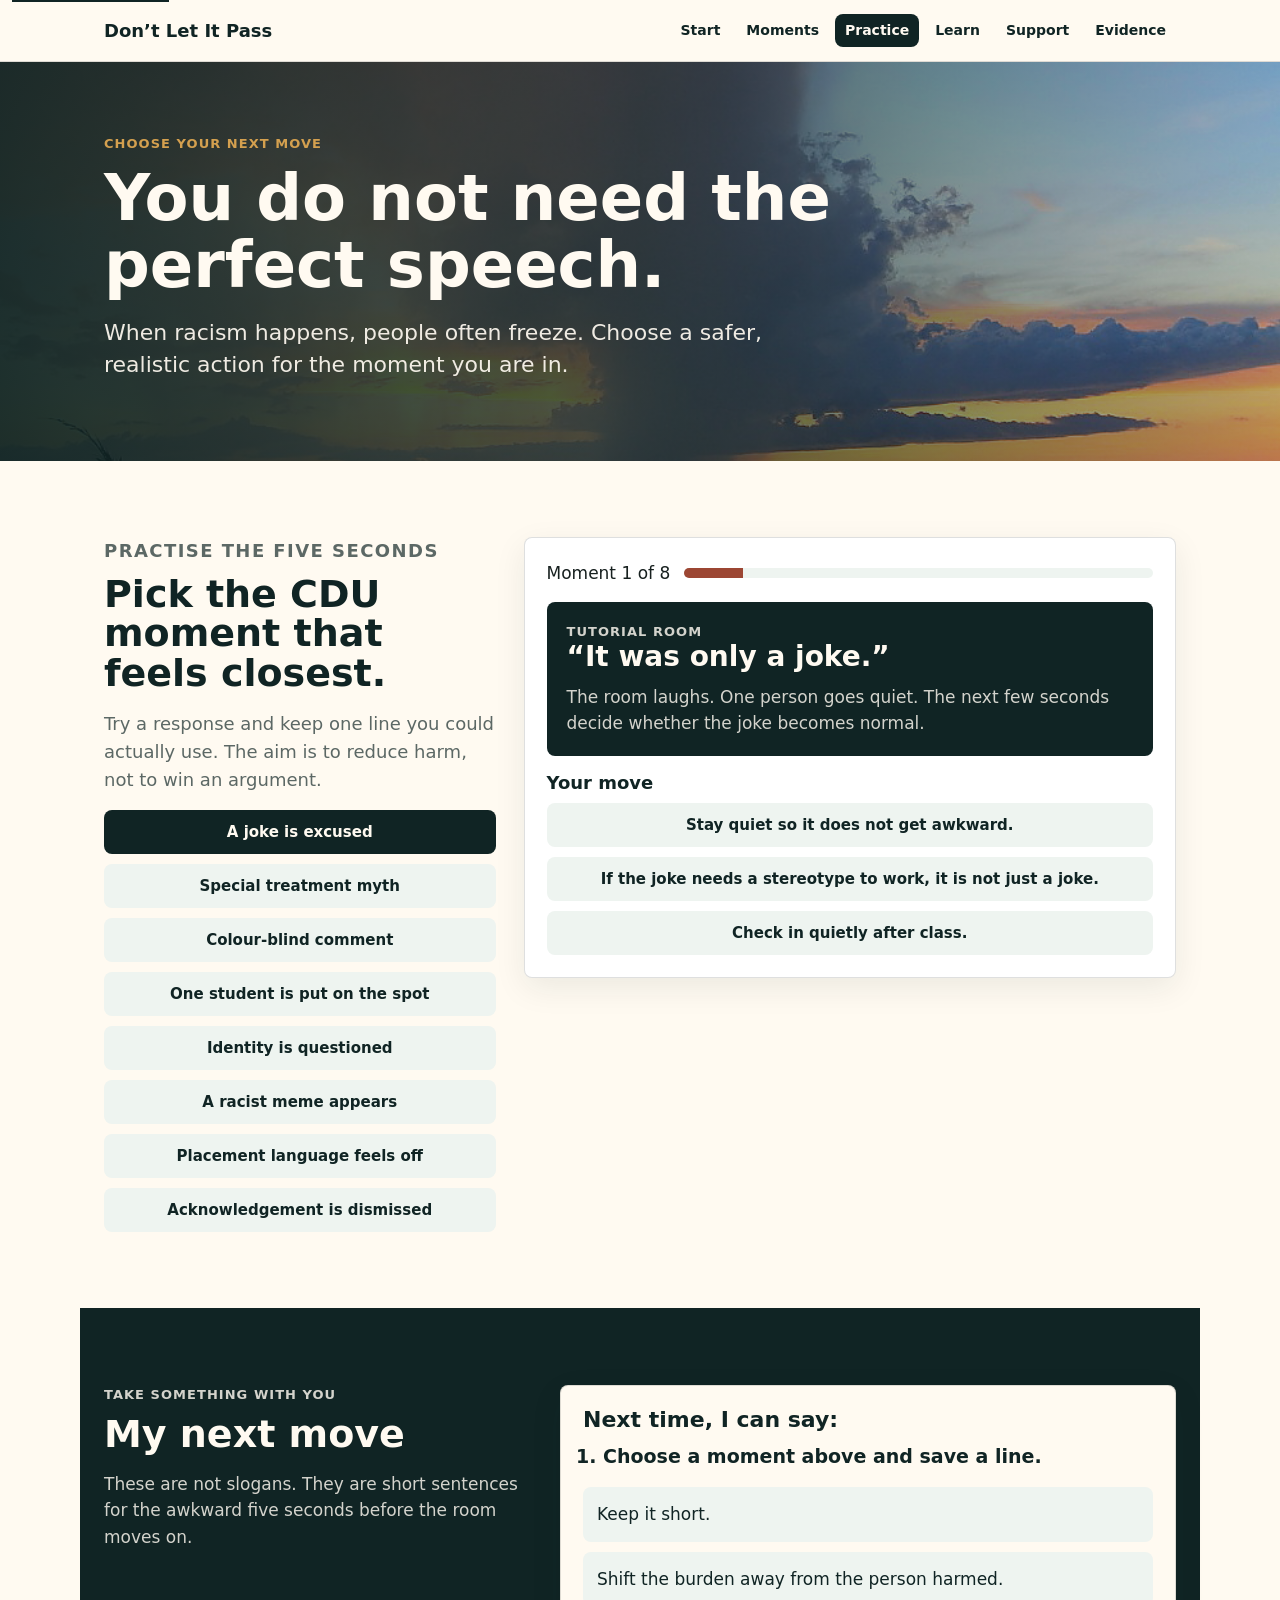
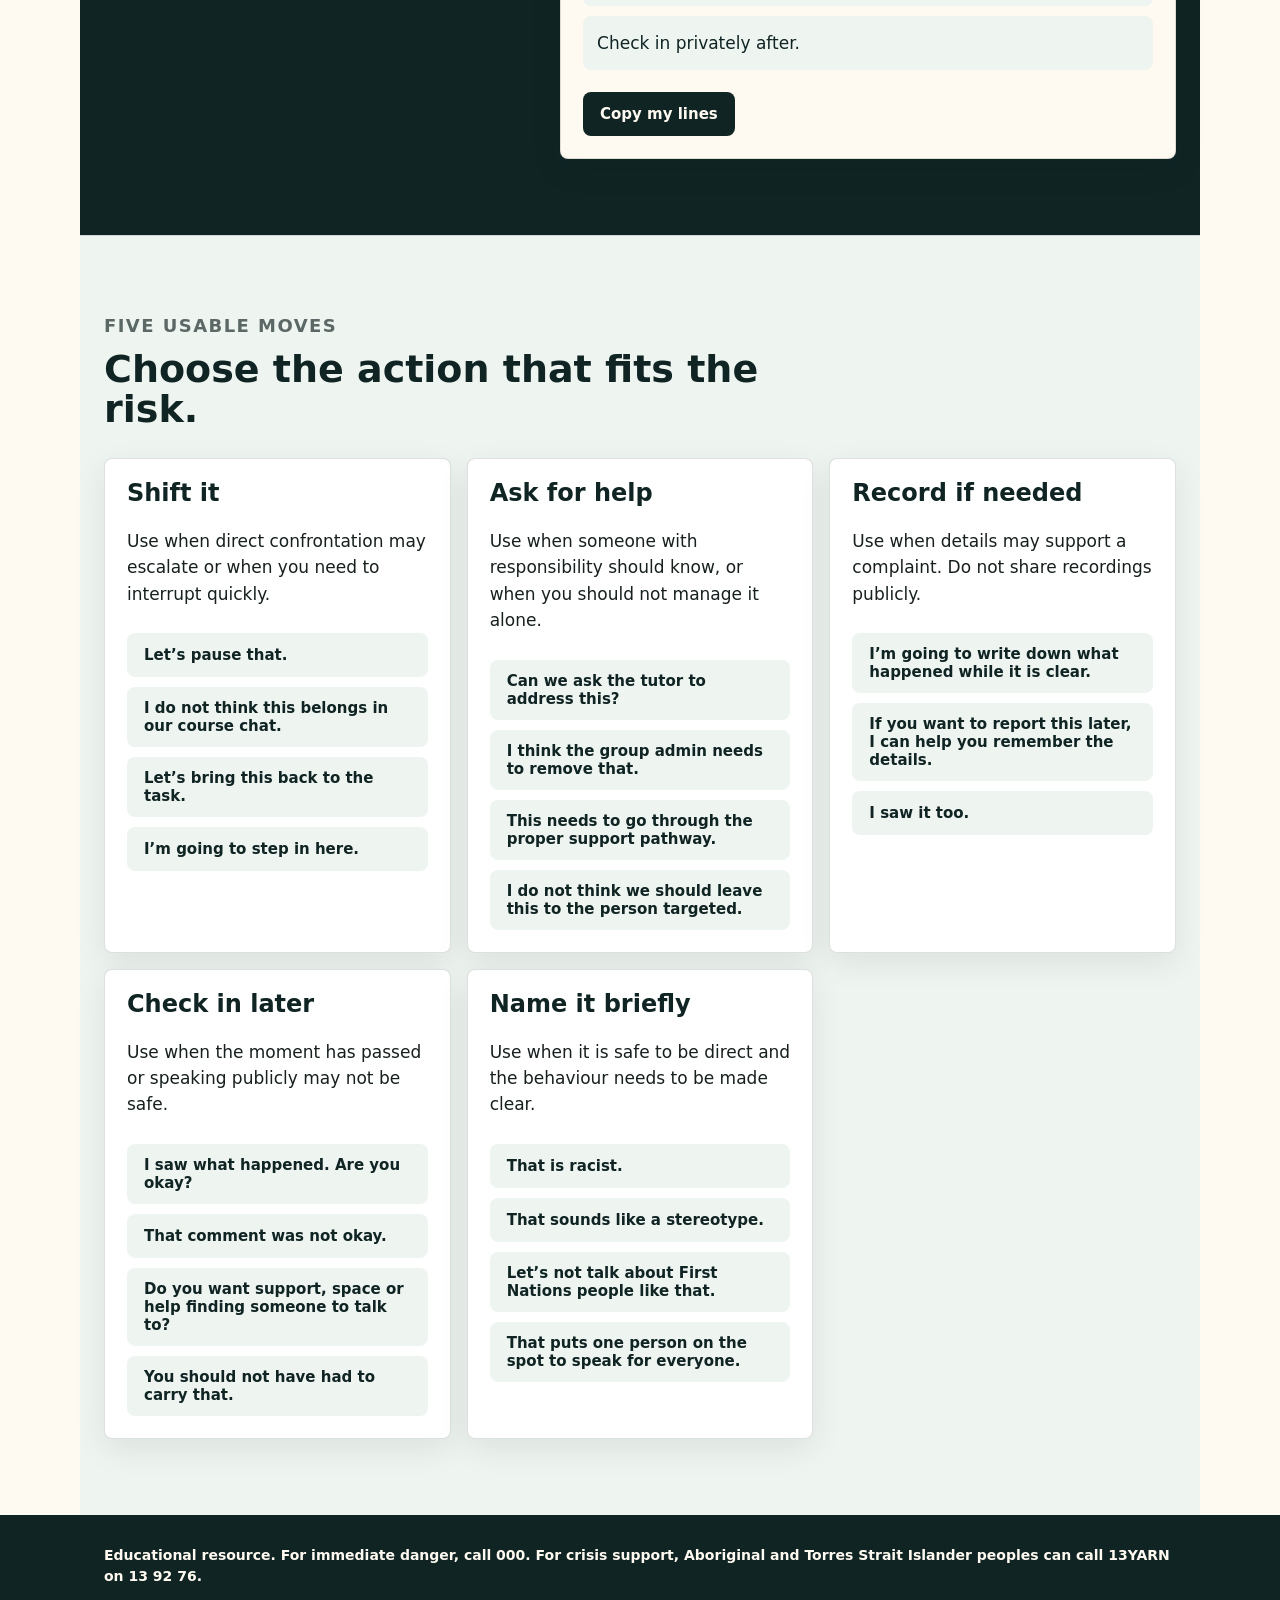
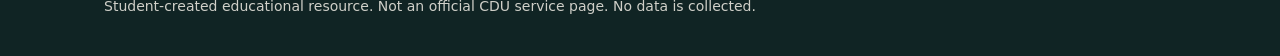
==== commit caba51e1: "Refine campaign copy and scenario actions" ====
--- a/act.html
+++ b/act.html
@@ -152,7 +152,7 @@
 		<footer class="site-footer">
 			<div class="site-footer-inner">
 				<p class="disclaimer">Educational resource. For immediate danger, call 000. For crisis support, Aboriginal and Torres Strait Islander peoples can call 13YARN on 13 92 76.</p>
-				<p>Custom static campaign site for SWK525 Assessment 3. No data is collected.</p>
+				<p>Student-created educational resource. Not an official CDU service page. No data is collected.</p>
 			</div>
 		</footer>
 
--- a/assets/css/campaign.css
+++ b/assets/css/campaign.css
@@ -338,6 +338,7 @@
 .section {
 	padding-bottom: 76px;
 	padding-top: 76px;
+	scroll-margin-top: 110px;
 }
 
 .section + .section {
@@ -503,6 +504,27 @@
 	width: 100%;
 }
 
+.action-chip-grid button {
+	justify-content: flex-start;
+	text-align: left;
+}
+
+.action-placeholder {
+	background: var(--mist);
+	border-radius: 8px;
+	color: var(--muted);
+	margin: 0;
+	padding: 14px;
+}
+
+.action-chip-grid button.strong-option {
+	border-left: 4px solid var(--eucalypt);
+}
+
+.action-chip-grid button.risk-option {
+	border-left: 4px solid var(--clay);
+}
+
 .action-chip-grid button.active,
 .choice-grid button.active,
 .scenario-list button.active,
@@ -570,9 +592,43 @@
 	position: relative;
 }
 
+.share-card {
+	background:
+		linear-gradient(145deg, rgba(255, 255, 255, 0.72), rgba(255, 250, 241, 0.96)),
+		var(--paper);
+	border: 0;
+	box-shadow: 0 24px 70px rgba(0, 0, 0, 0.24);
+	padding: 28px;
+}
+
+.share-card::before {
+	background: linear-gradient(90deg, var(--clay), var(--gold), var(--sea));
+	border-radius: 999px;
+	content: "";
+	display: block;
+	height: 5px;
+	margin-bottom: 18px;
+	width: 100%;
+}
+
+.share-card-kicker {
+	color: var(--sea) !important;
+	font-size: 13px;
+	font-weight: 900;
+	letter-spacing: 0.08em;
+	margin-bottom: 12px;
+	text-transform: uppercase;
+}
+
 .share-card h3,
 .line-card h3 {
 	color: var(--deep);
+}
+
+.share-card h3 {
+	font-size: 30px;
+	line-height: 1.08;
+	margin-bottom: 18px;
 }
 
 .share-card ol,
@@ -581,11 +637,29 @@
 	padding-left: 1.25rem;
 }
 
-.share-card li,
 .line-card li {
 	font-size: 19px;
 	font-weight: 750;
 	line-height: 1.38;
+}
+
+.share-card li {
+	background: rgba(47, 105, 116, 0.09);
+	border-left: 4px solid var(--sea);
+	border-radius: 8px;
+	font-size: 22px;
+	font-weight: 850;
+	line-height: 1.32;
+	list-style-position: inside;
+	margin-top: 10px;
+	padding: 14px;
+}
+
+.share-card-footer {
+	color: var(--deep) !important;
+	font-size: 15px;
+	font-weight: 850;
+	margin-bottom: 4px;
 }
 
 .screenshot-note {
@@ -1041,6 +1115,18 @@
 		min-height: 0;
 	}
 
+	.share-card {
+		padding: 22px;
+	}
+
+	.share-card h3 {
+		font-size: 26px;
+	}
+
+	.share-card li {
+		font-size: 19px;
+	}
+
 	.final-cta {
 		align-items: flex-start;
 		flex-direction: column;
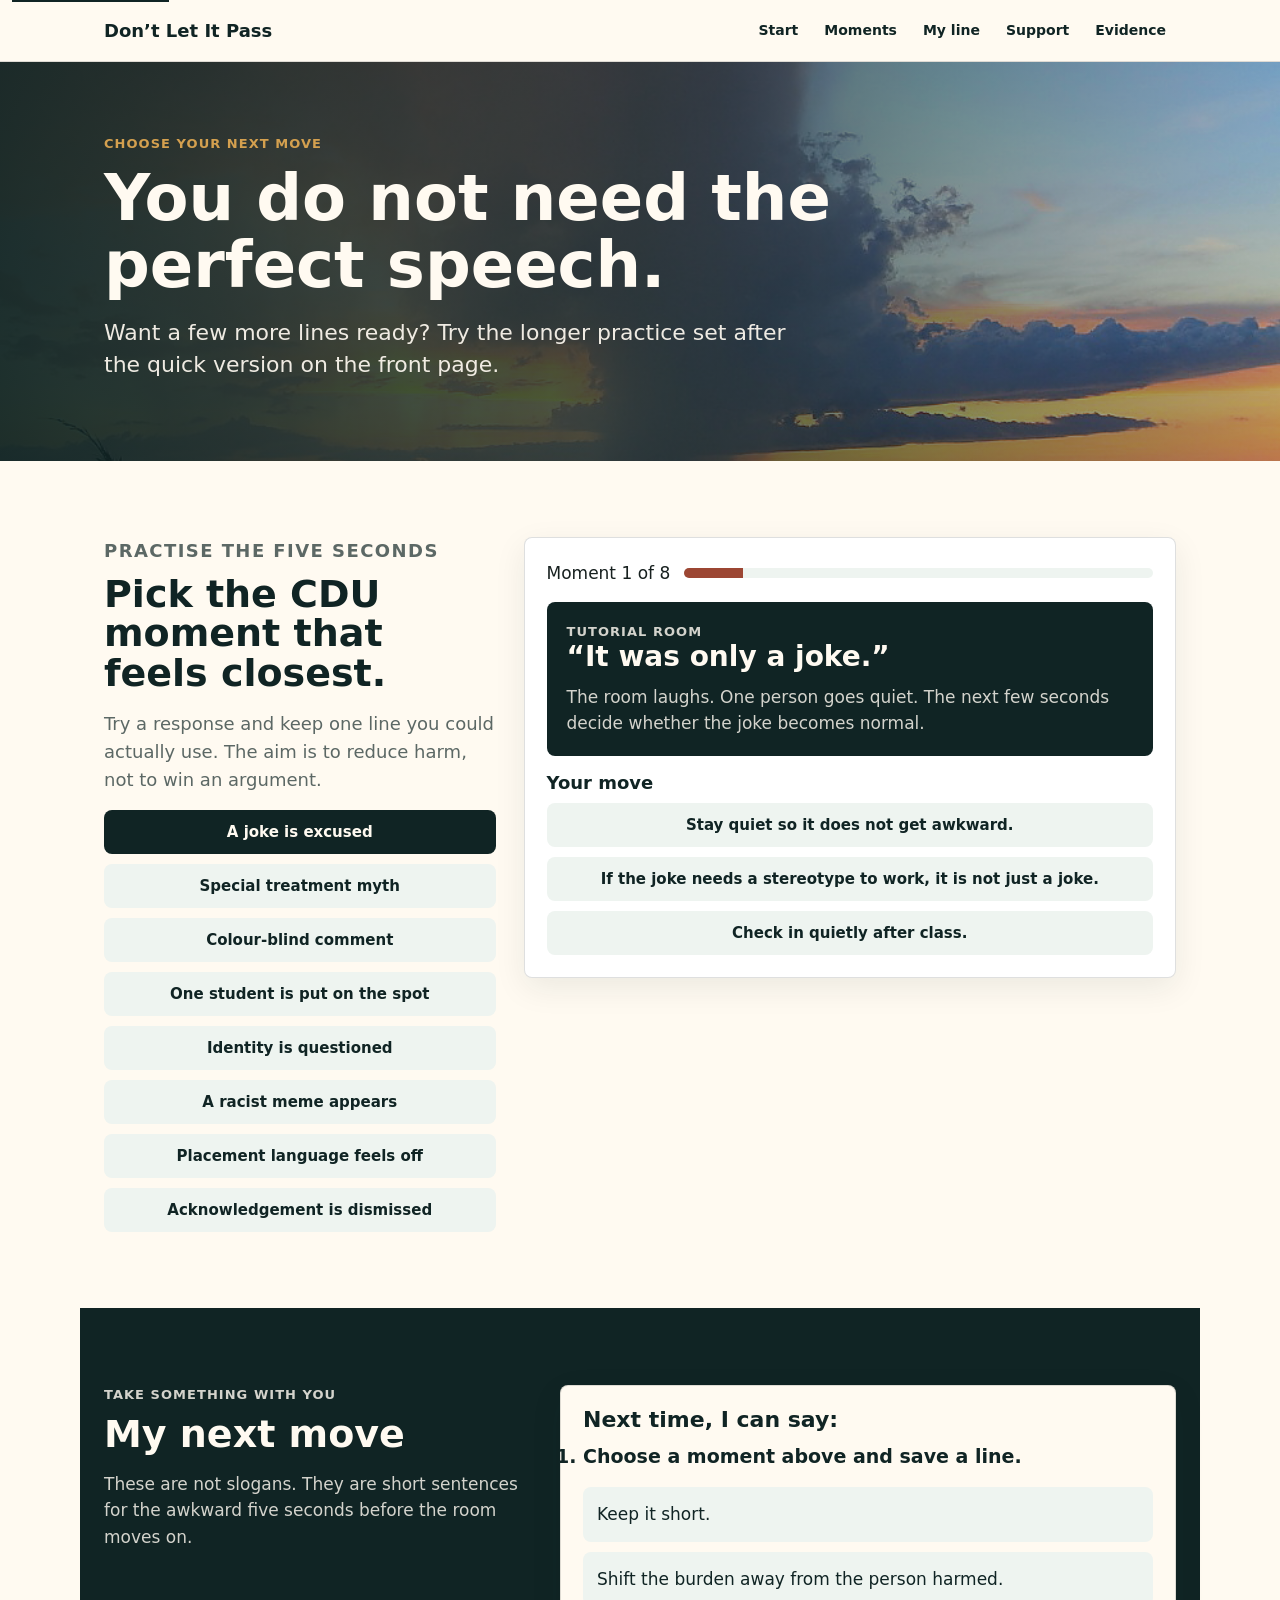
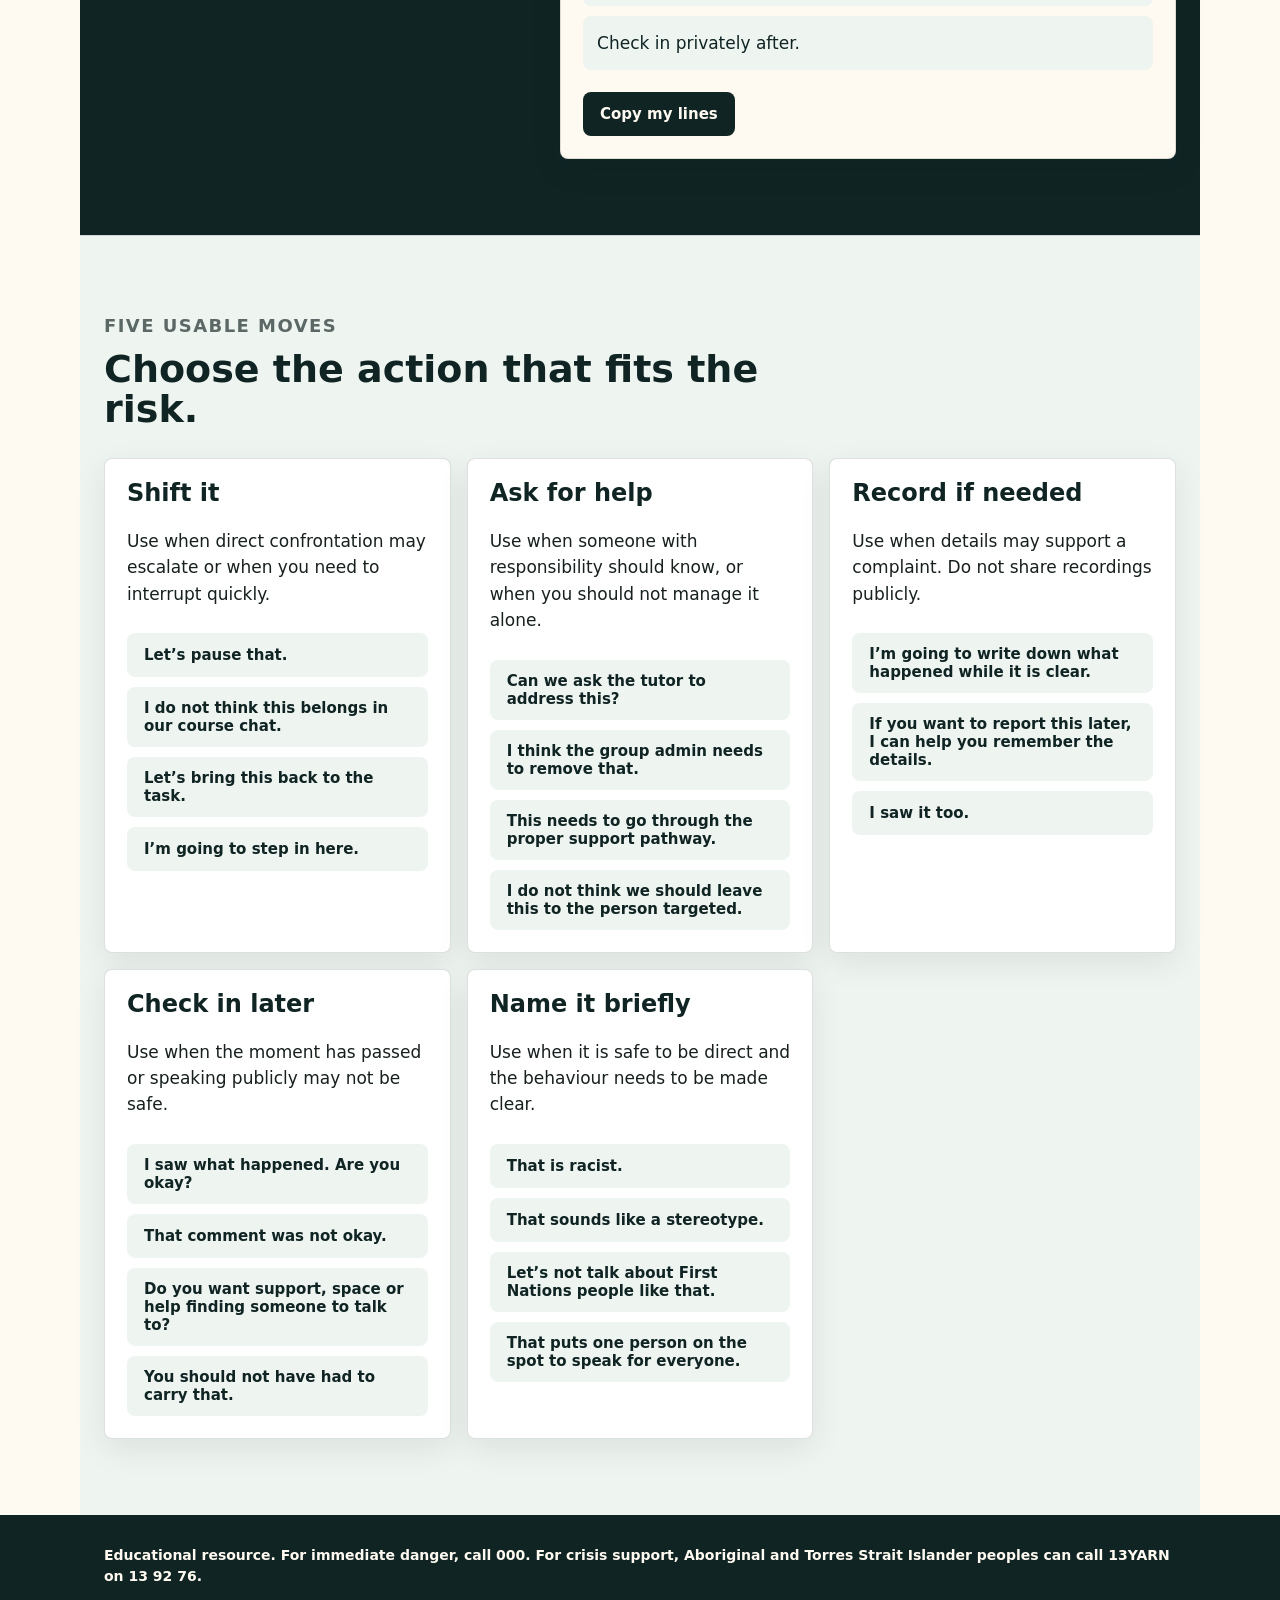
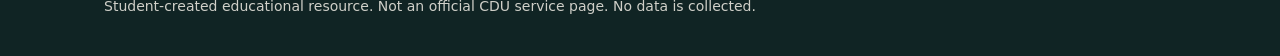
==== commit 189331c4: "Polish campaign as realistic student resource" ====
--- a/act.html
+++ b/act.html
@@ -15,8 +15,7 @@
 				<div class="nav-links">
 					<a href="index.html">Start</a>
 					<a href="index.html#moments">Moments</a>
-					<a class="active" href="act.html">Practice</a>
-					<a href="index.html#learn">Learn</a>
+					<a href="index.html#my-line">My line</a>
 					<a href="support.html">Support</a>
 					<a href="evidence.html">Evidence</a>
 				</div>
@@ -28,7 +27,7 @@
 				<div class="page-hero-inner">
 					<p class="eyebrow">Choose your next move</p>
 					<h1>You do not need the perfect speech.</h1>
-					<p class="lead">When racism happens, people often freeze. Choose a safer, realistic action for the moment you are in.</p>
+					<p class="lead">Want a few more lines ready? Try the longer practice set after the quick version on the front page.</p>
 				</div>
 			</section>
 
--- a/assets/css/campaign.css
+++ b/assets/css/campaign.css
@@ -451,13 +451,16 @@
 .practice-card,
 .support-choice,
 .support-directory article,
+.need-grid article,
 .evidence-grid article,
 .benchmark-grid article,
 .line-bank article,
 .big-reveal,
 .moment-card,
 .reveal-box,
-.resource-principles article {
+.resource-principles article,
+.freeze-grid article,
+.care-note {
 	background: var(--surface);
 	border: 1px solid var(--line);
 	border-radius: 8px;
@@ -471,11 +474,14 @@
 .practice-card,
 .support-choice,
 .support-directory article,
+.need-grid article,
 .evidence-grid article,
 .benchmark-grid article,
 .line-bank article,
 .big-reveal,
-.resource-principles article {
+.resource-principles article,
+.freeze-grid article,
+.care-note {
 	padding: 22px;
 	min-width: 0;
 }
@@ -592,6 +598,11 @@
 	position: relative;
 }
 
+.share-card-wrap {
+	max-width: 560px;
+	width: 100%;
+}
+
 .share-card {
 	background:
 		linear-gradient(145deg, rgba(255, 255, 255, 0.72), rgba(255, 250, 241, 0.96)),
@@ -634,7 +645,7 @@
 .share-card ol,
 .line-card ol {
 	margin-bottom: 18px;
-	padding-left: 1.25rem;
+	padding-left: 0;
 }
 
 .line-card li {
@@ -650,9 +661,17 @@
 	font-size: 22px;
 	font-weight: 850;
 	line-height: 1.32;
-	list-style-position: inside;
+	list-style: none;
 	margin-top: 10px;
 	padding: 14px;
+}
+
+.share-card li::before {
+	content: "“";
+}
+
+.share-card li::after {
+	content: "”";
 }
 
 .share-card-footer {
@@ -662,6 +681,18 @@
 	margin-bottom: 4px;
 }
 
+.share-card-signature {
+	border-top: 1px solid var(--line);
+	color: var(--muted);
+	display: grid;
+	font-size: 12px;
+	font-weight: 800;
+	gap: 2px;
+	margin-top: 18px;
+	padding-top: 14px;
+	text-transform: uppercase;
+}
+
 .screenshot-note {
 	color: var(--muted) !important;
 	font-size: 13px;
@@ -669,9 +700,11 @@
 }
 
 .chain-section,
+.freeze-section,
 .learn-section,
 .modes-section,
 .directory-section,
+.care-section,
 .references-section {
 	background: var(--mist);
 }
@@ -887,7 +920,8 @@
 
 .line-bank,
 .support-directory,
-.benchmark-grid {
+.benchmark-grid,
+.freeze-grid {
 	display: grid;
 	gap: 16px;
 	grid-template-columns: repeat(3, minmax(0, 1fr));
@@ -905,10 +939,35 @@
 }
 
 .support-choice-grid,
+.need-grid,
 .evidence-grid {
 	display: grid;
 	gap: 16px;
 	grid-template-columns: repeat(2, minmax(0, 1fr));
+}
+
+.need-grid {
+	margin-bottom: 8px;
+}
+
+.need-grid h3,
+.freeze-grid h3 {
+	font-size: 20px;
+}
+
+.freeze-grid button {
+	background: var(--paper);
+	border: 1px solid var(--line);
+	color: var(--deep);
+	justify-content: flex-start;
+	text-align: left;
+	width: 100%;
+}
+
+.freeze-grid button:hover,
+.freeze-grid button:focus-visible {
+	background: var(--deep);
+	color: var(--paper);
 }
 
 .support-choice.urgent {
@@ -1022,7 +1081,8 @@
 	.resource-principles,
 	.line-bank,
 	.support-directory,
-	.benchmark-grid {
+	.benchmark-grid,
+	.freeze-grid {
 		grid-template-columns: repeat(2, minmax(0, 1fr));
 	}
 }
@@ -1104,9 +1164,11 @@
 	.resource-principles,
 	.line-bank,
 	.support-choice-grid,
+	.need-grid,
 	.support-directory,
 	.evidence-grid,
 	.benchmark-grid,
+	.freeze-grid,
 	.impact-row {
 		grid-template-columns: 1fr;
 	}
